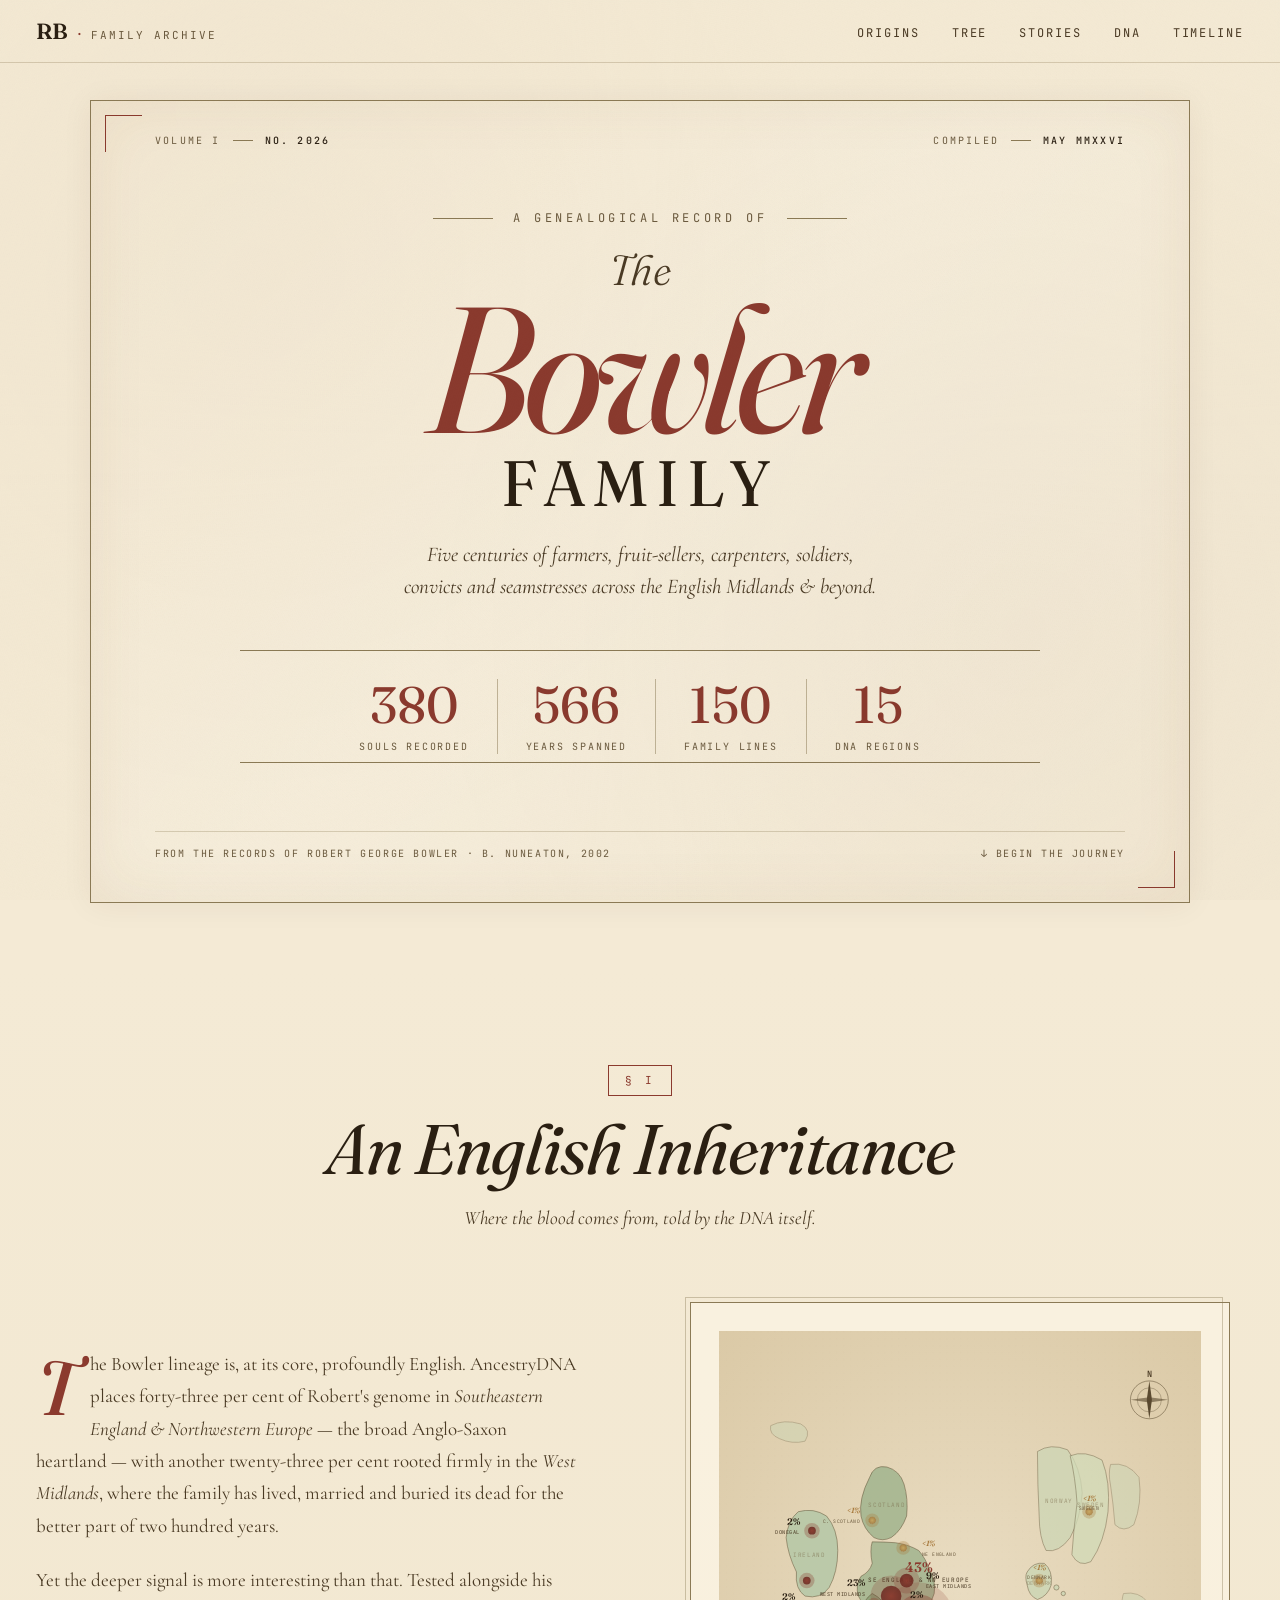
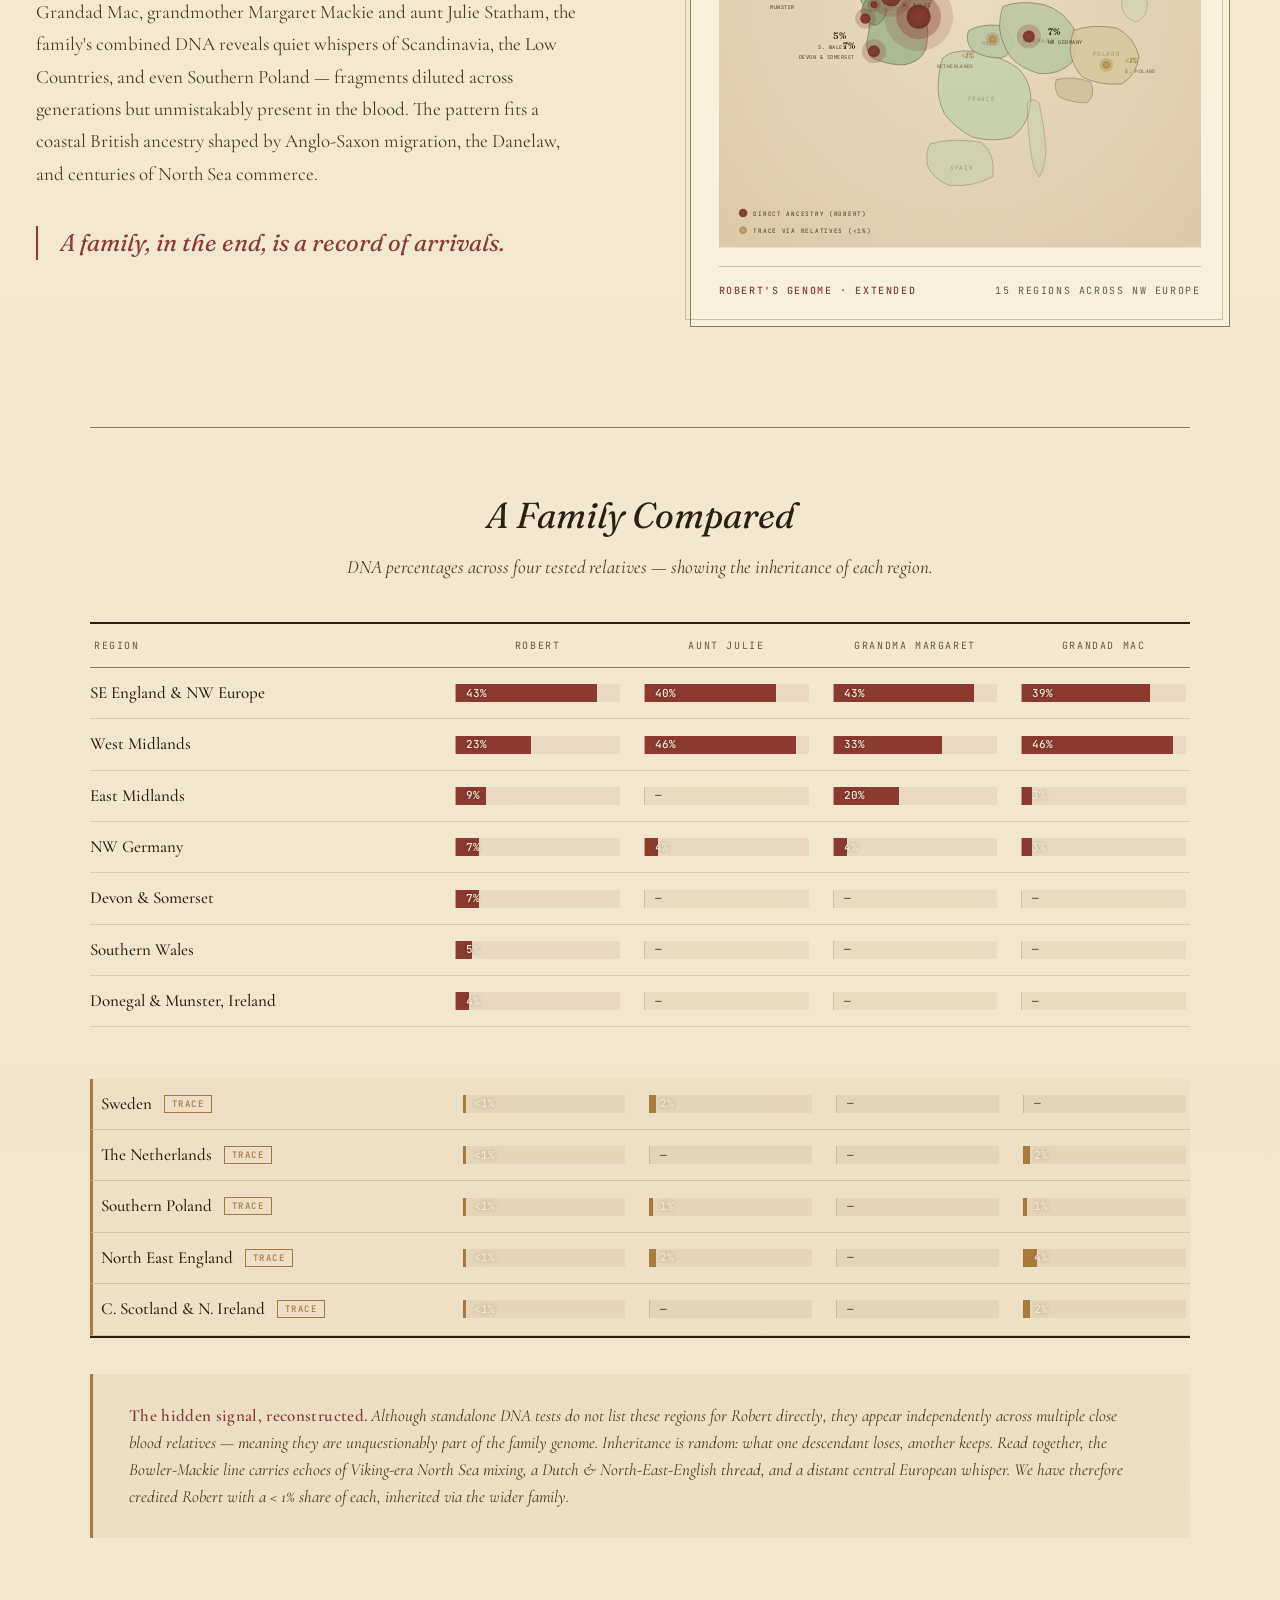
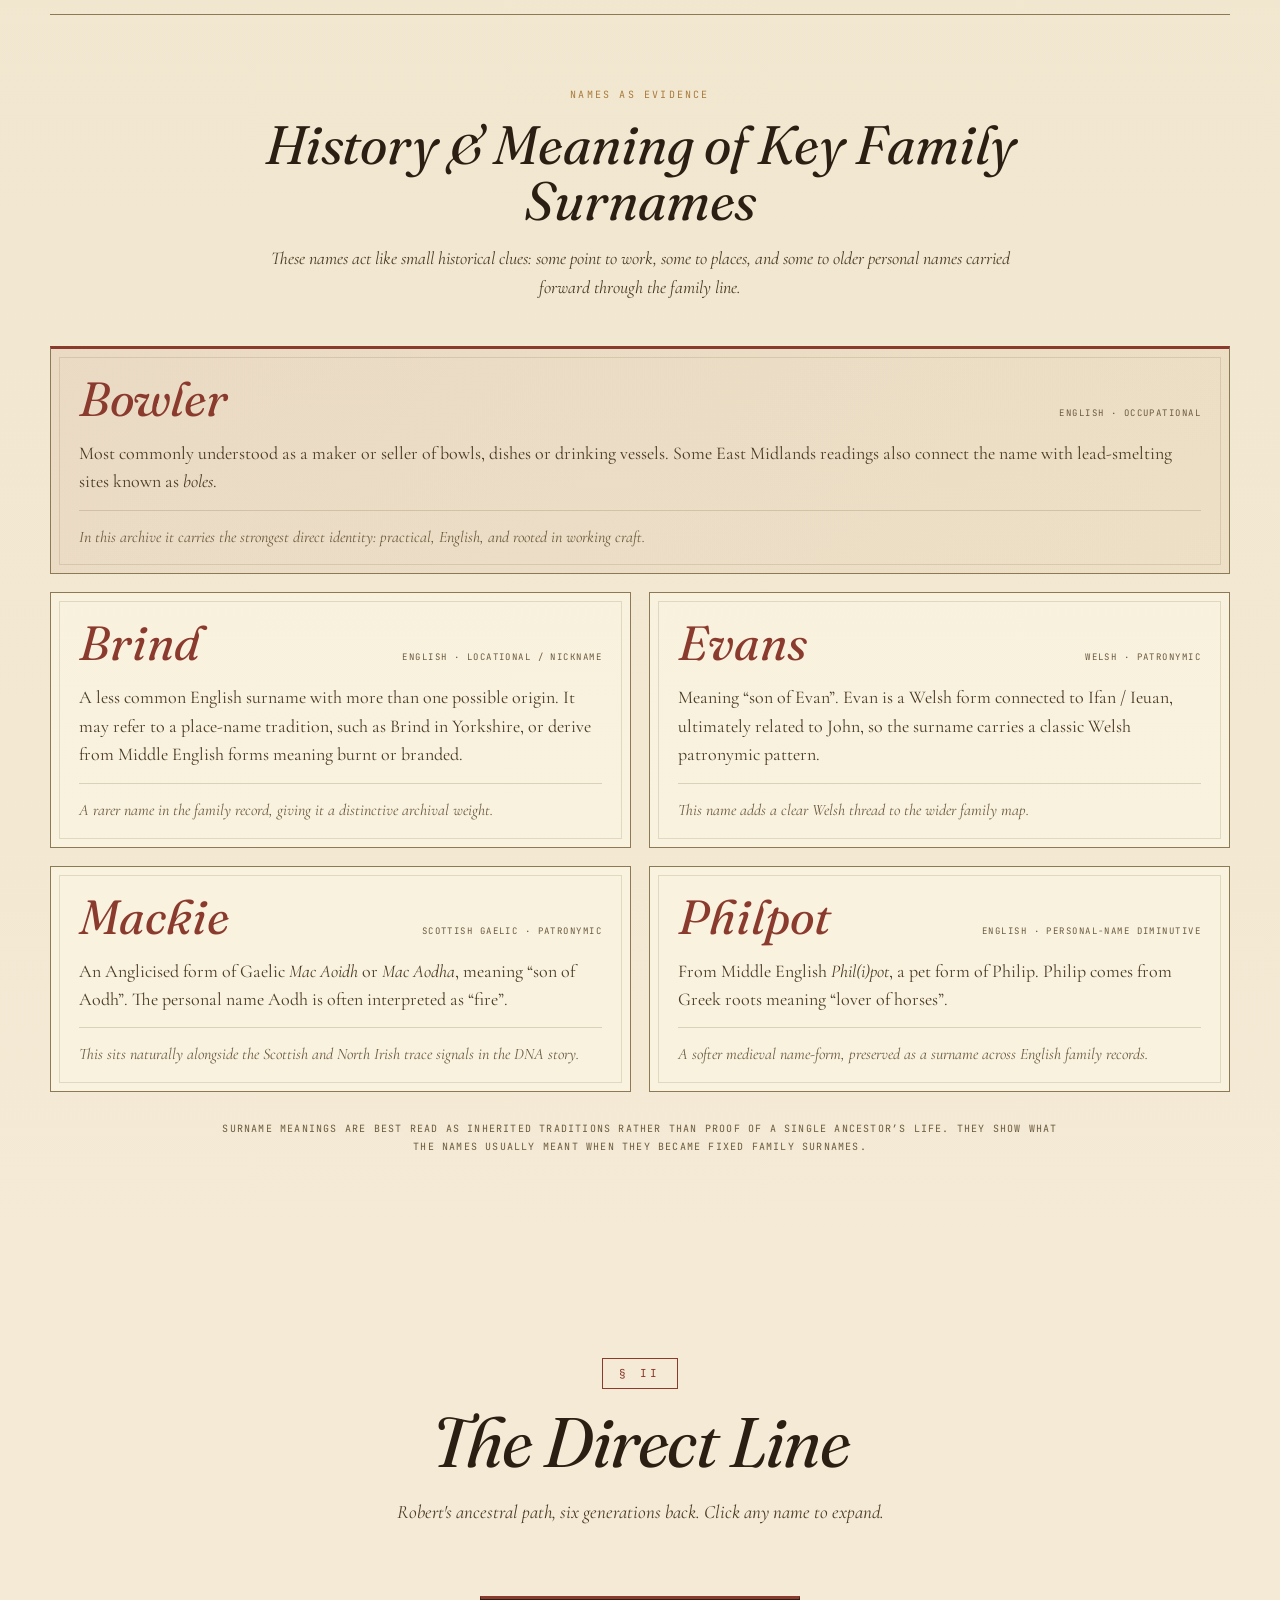
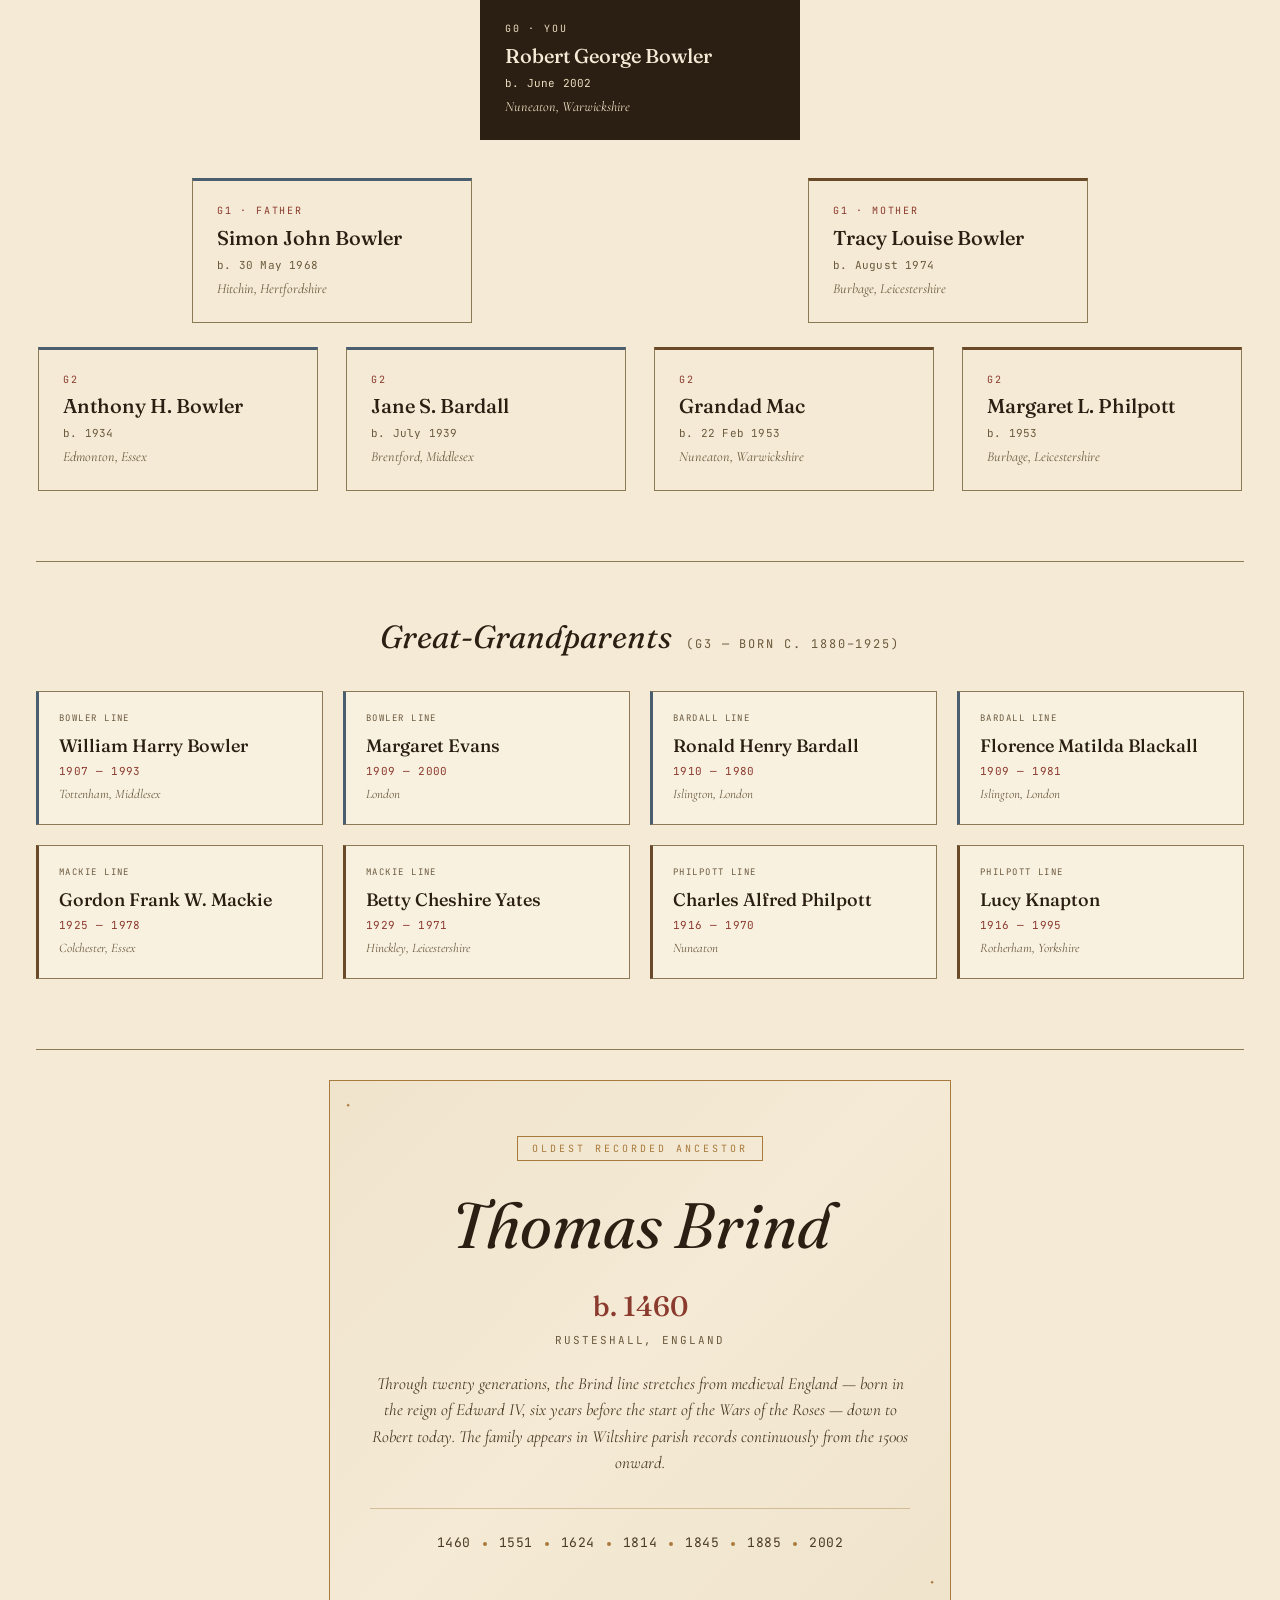
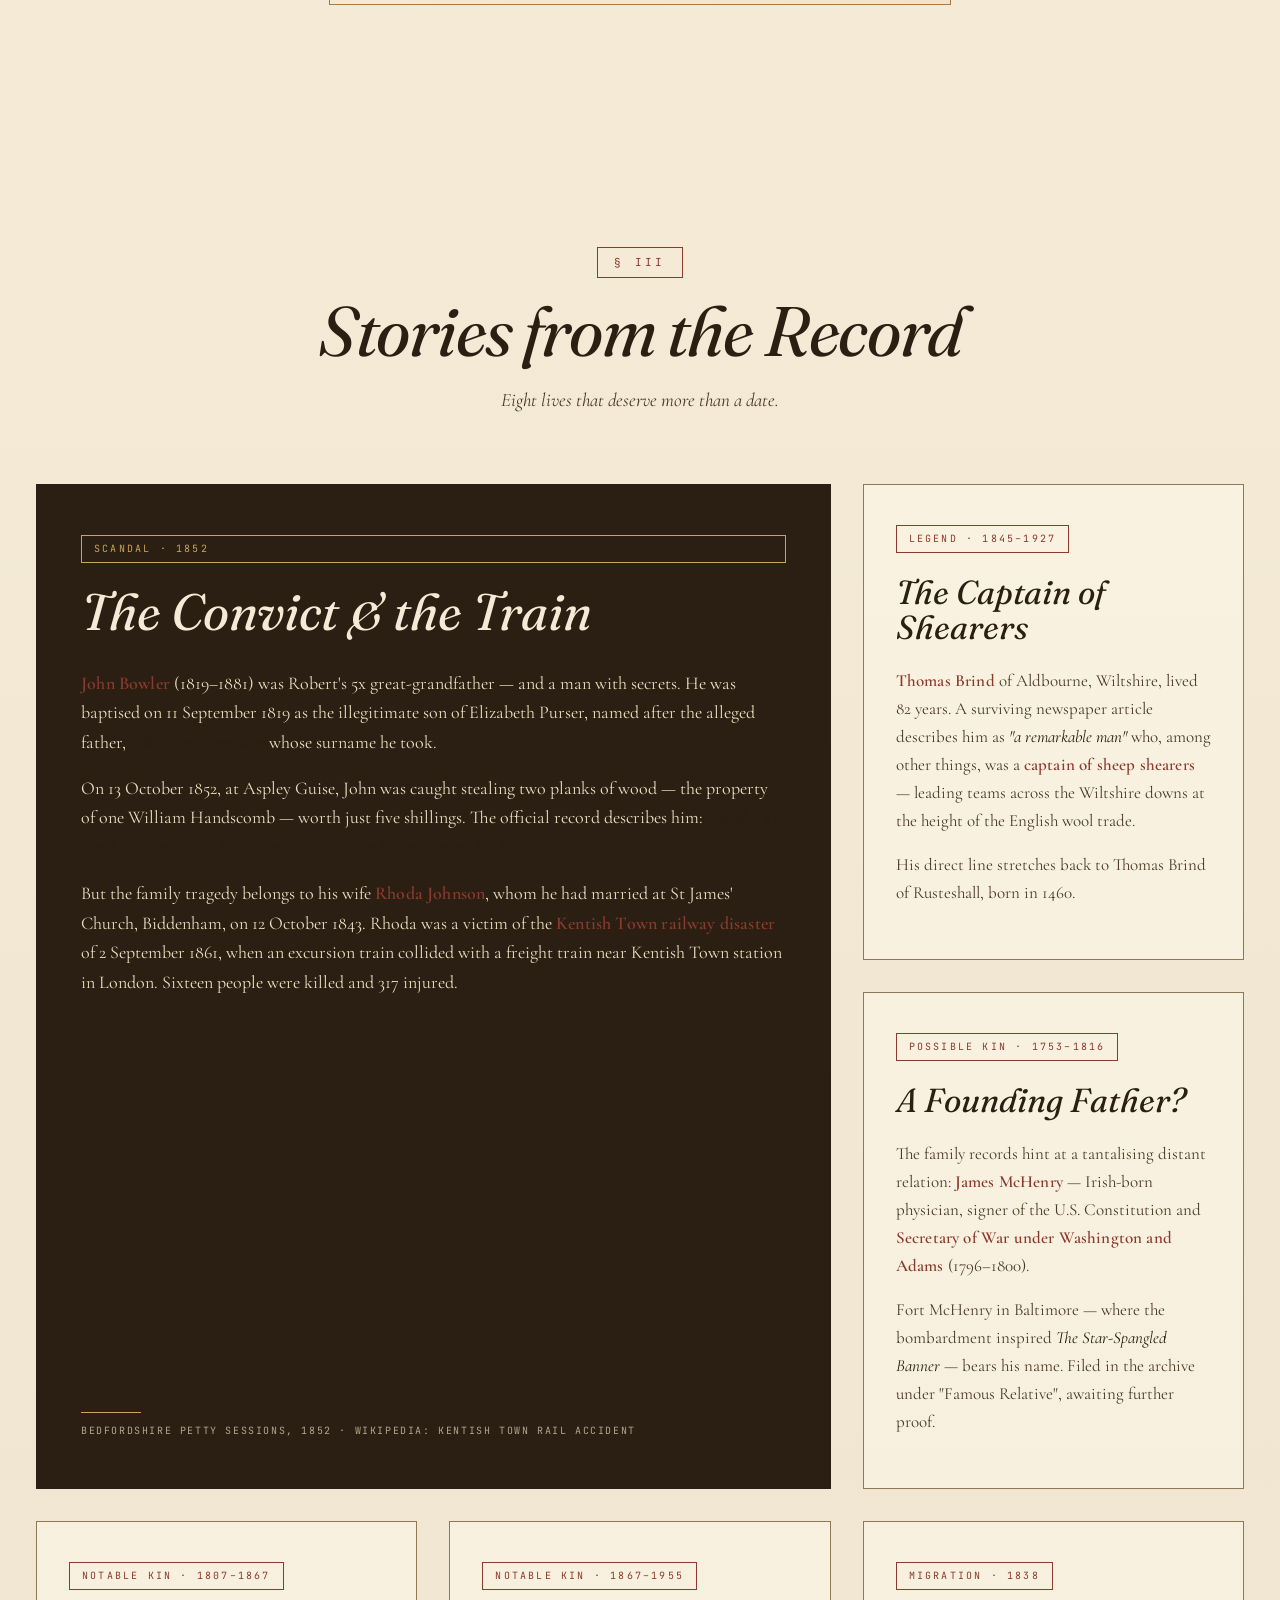
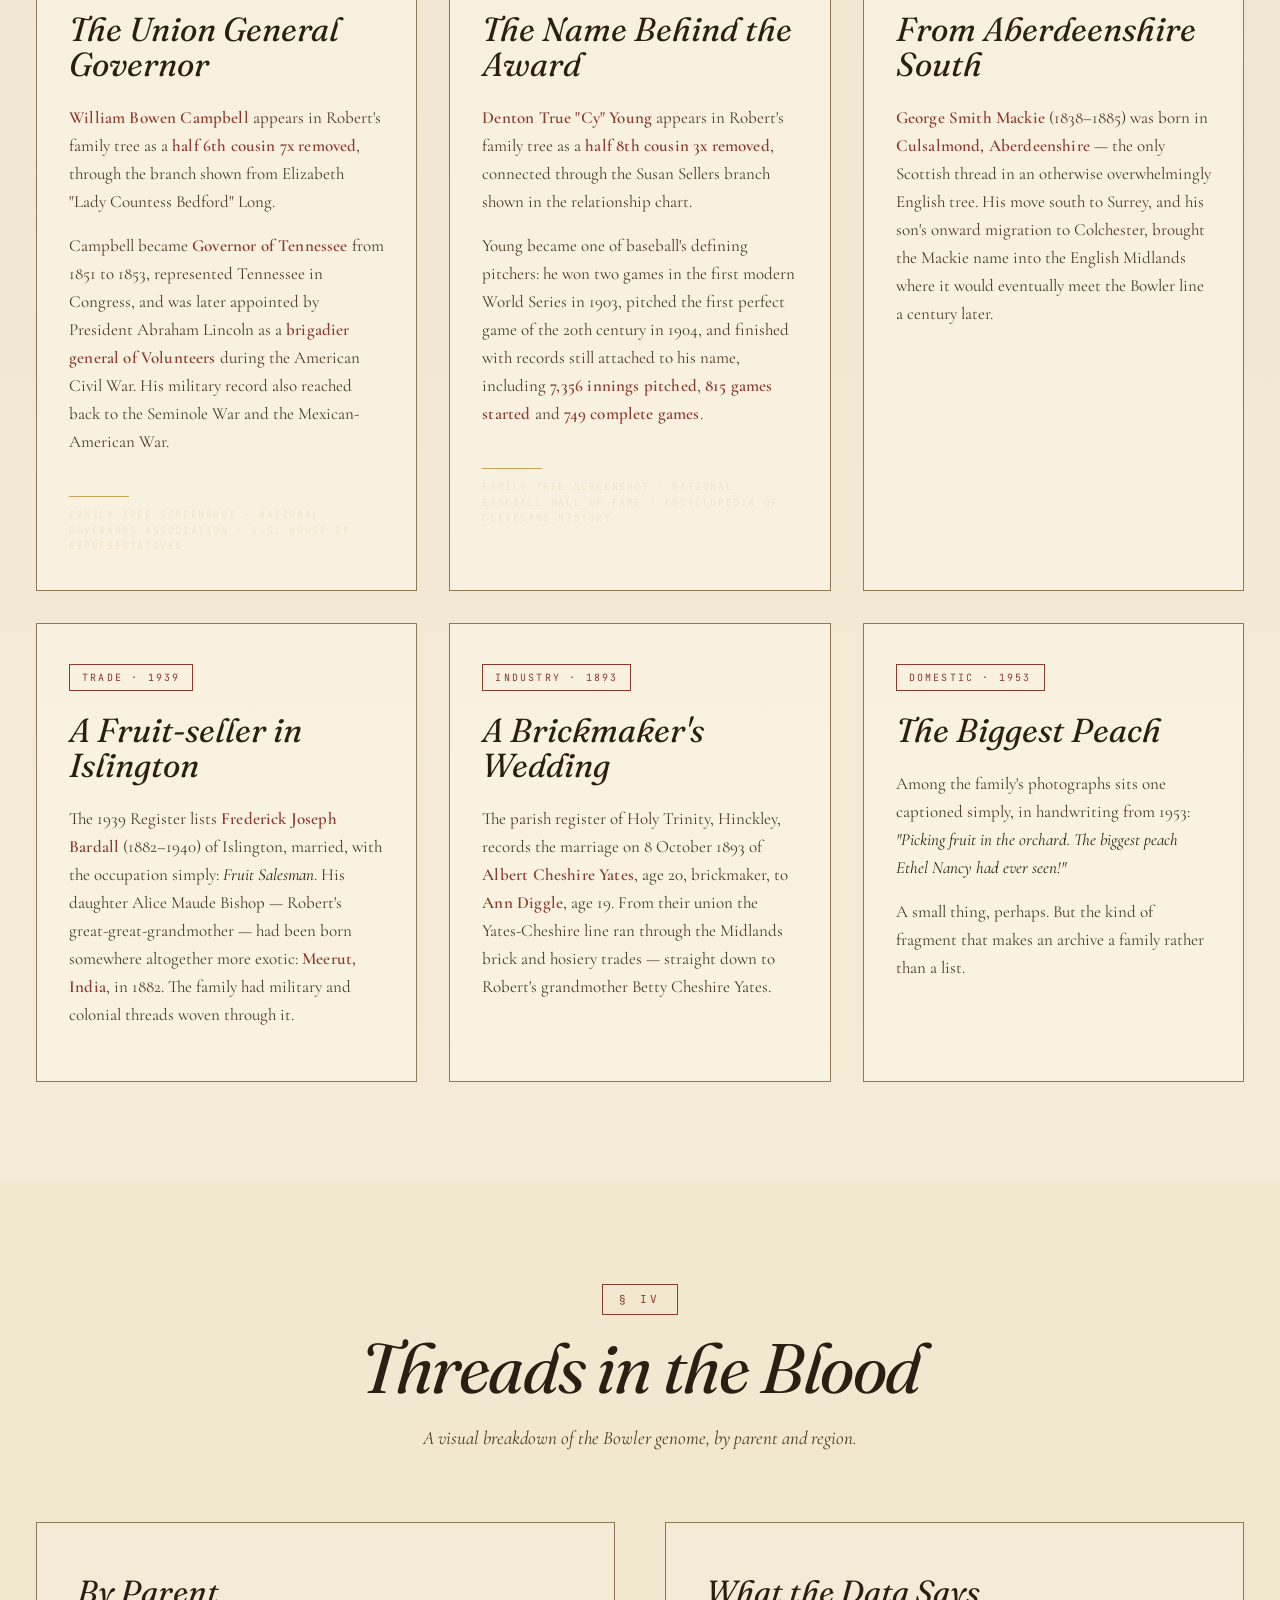
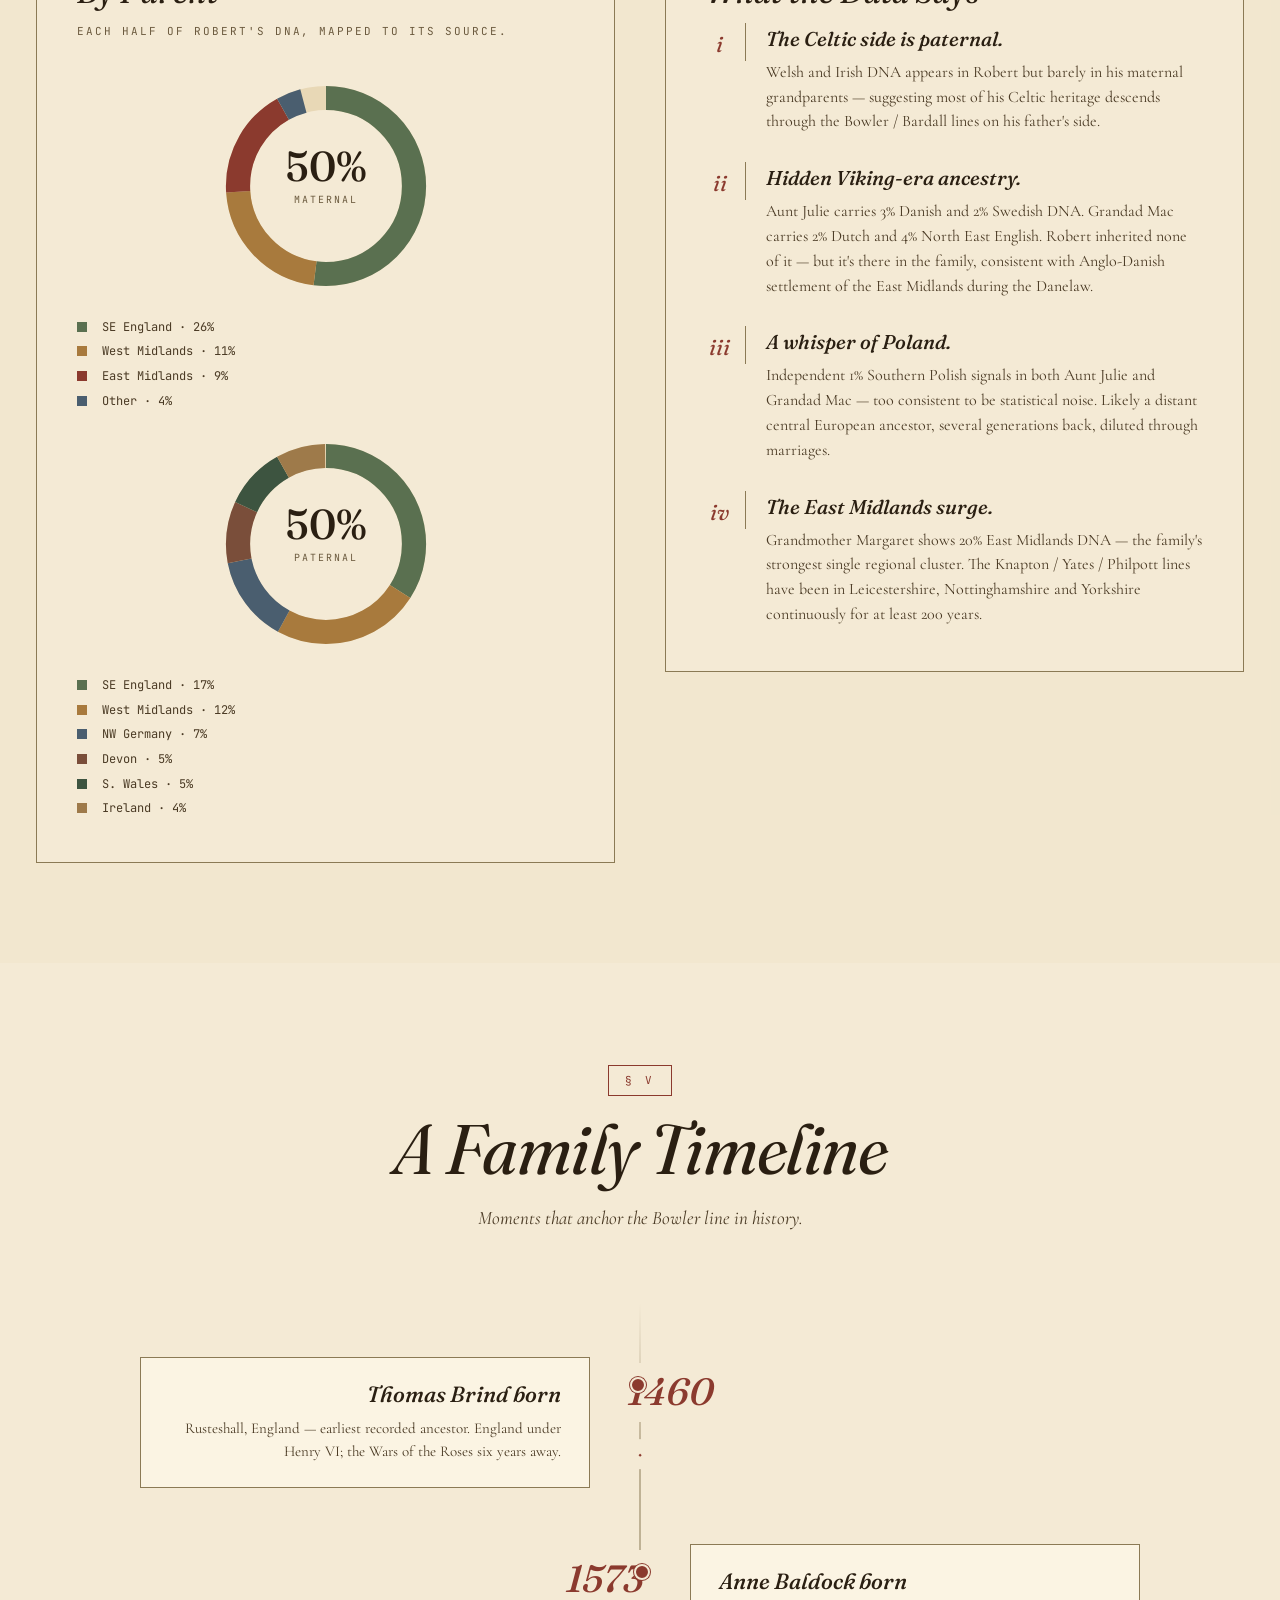
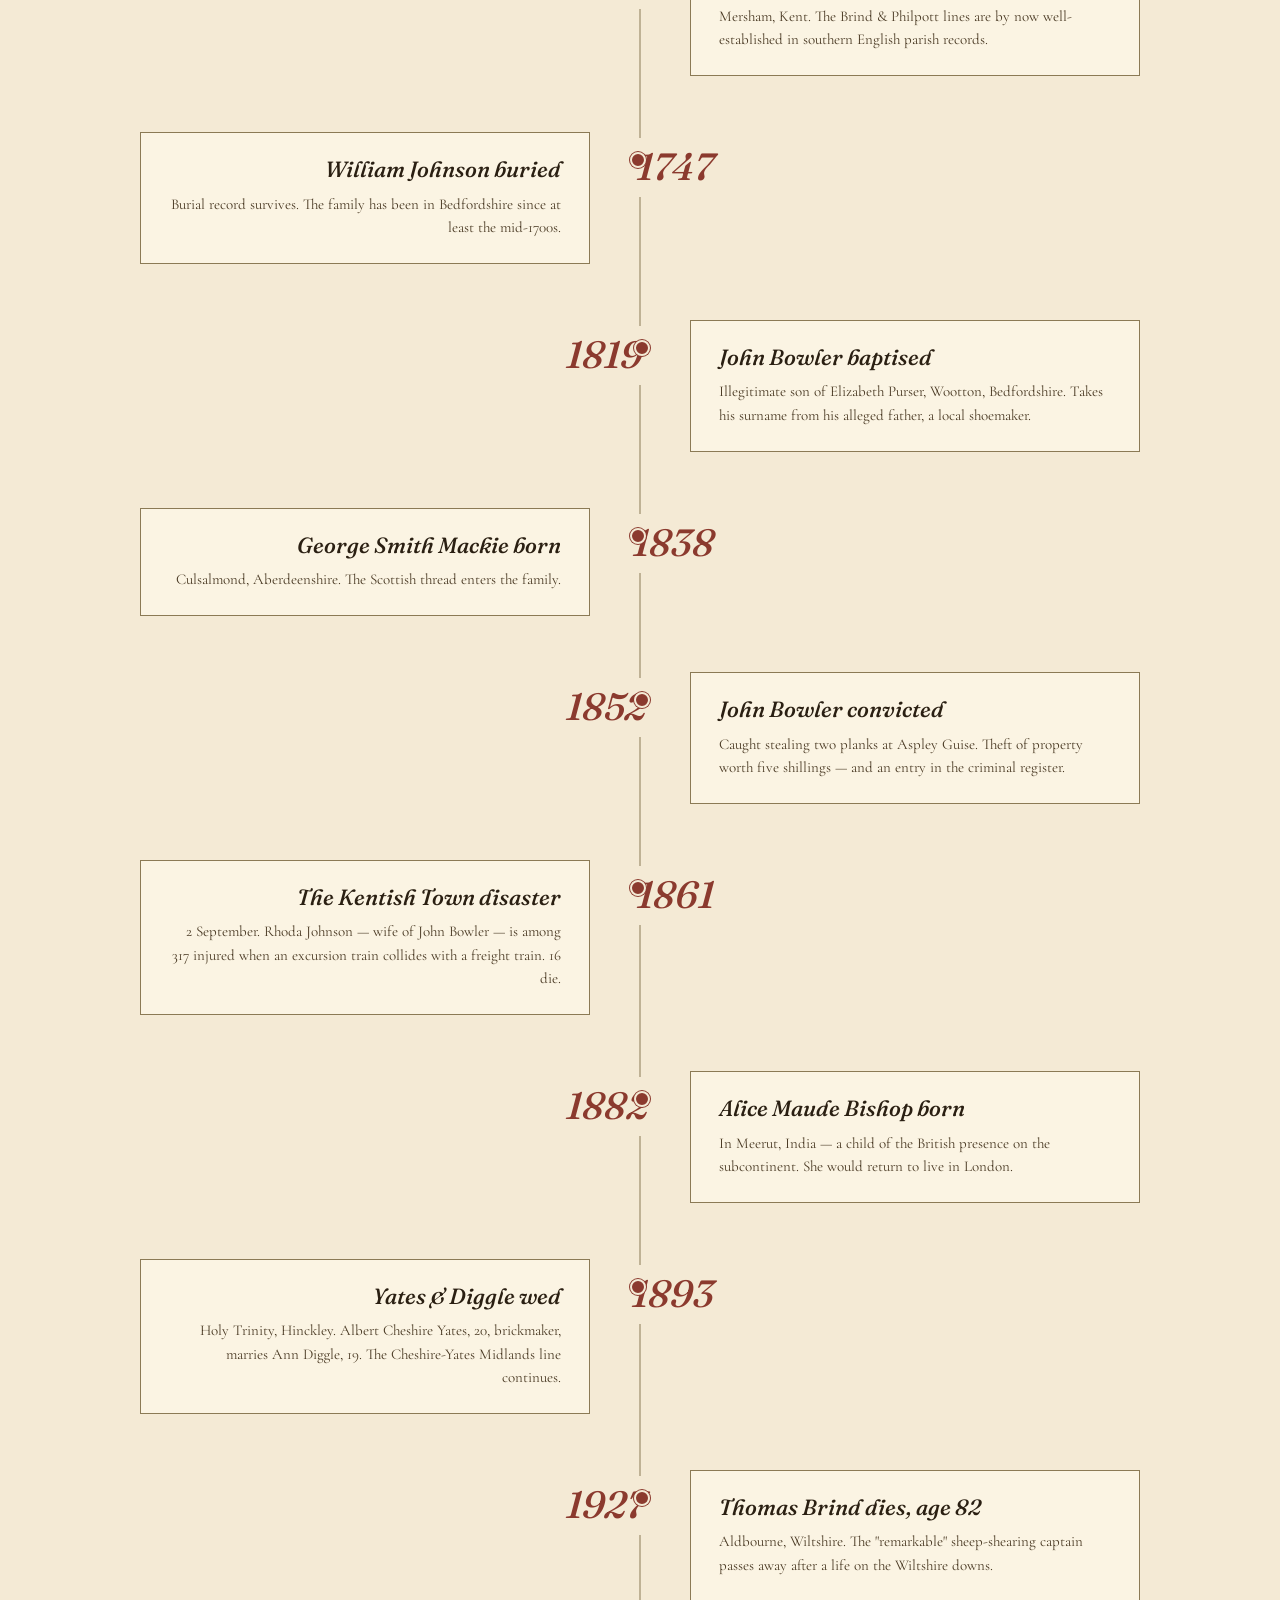
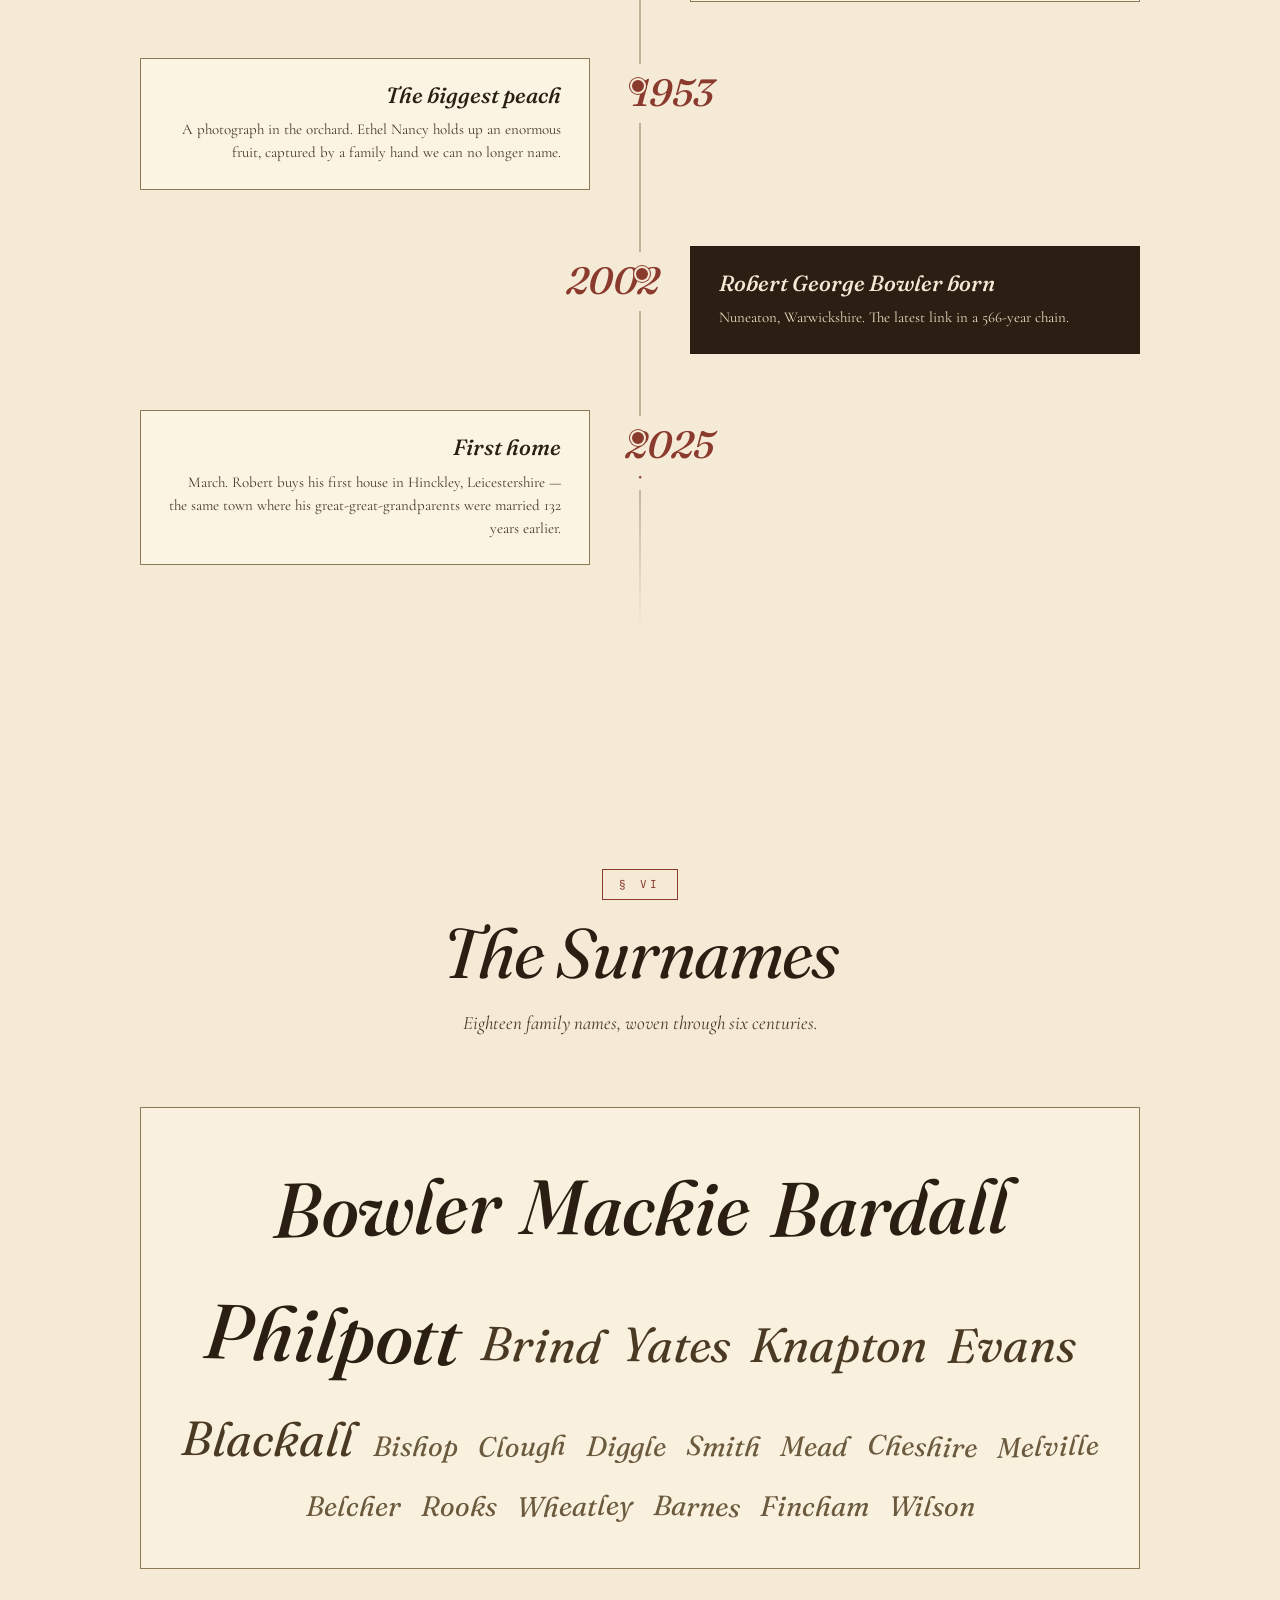
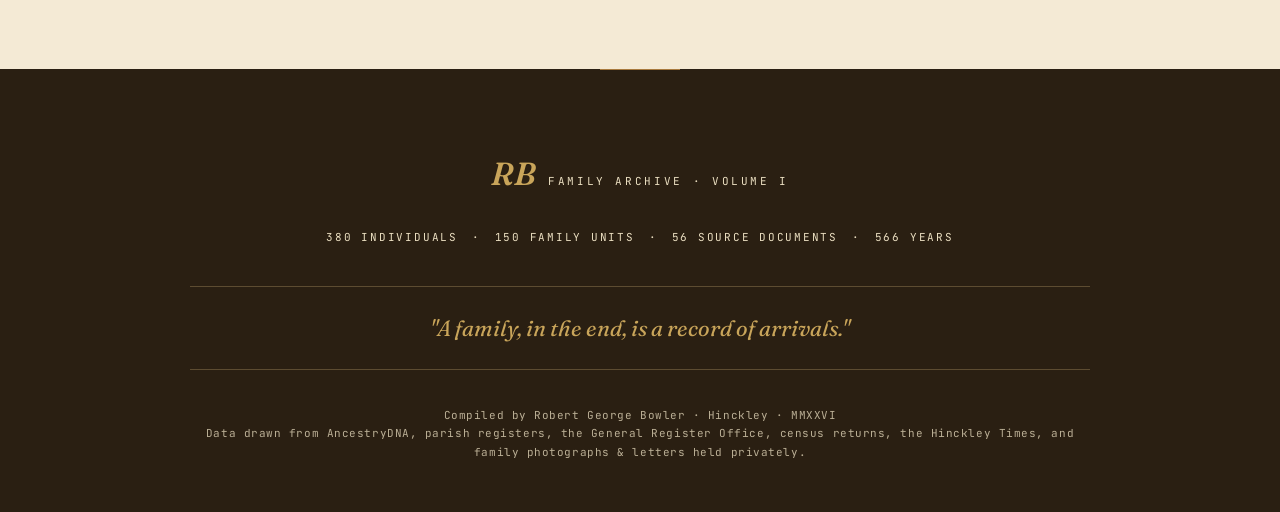
==== bowler-family-archive.html @ 1eaea1d6 "Add files via upload" ====
<!DOCTYPE html>
<html lang="en">
<head>
<meta charset="UTF-8" />
<meta name="viewport" content="width=device-width,initial-scale=1.0" />
<title>The Bowler Family — A Genealogical Record</title>
<link rel="preconnect" href="https://fonts.googleapis.com" />
<link rel="preconnect" href="https://fonts.gstatic.com" crossorigin />
<link href="https://fonts.googleapis.com/css2?family=Cormorant+Garamond:ital,wght@0,300;0,400;0,500;0,600;0,700;1,400;1,500&family=Fraunces:opsz,wght@9..144,300;9..144,400;9..144,500;9..144,600;9..144,700;9..144,900&family=JetBrains+Mono:wght@300;400;500&display=swap" rel="stylesheet" />
<style>
/* =========================================================
   THE BOWLER FAMILY ARCHIVE
   Aesthetic: Editorial / archival / museum-catalogue
   Palette: aged parchment, oxblood, ink, forest, gold
   ========================================================= */

:root {
  --paper: #f4ead5;
  --paper-deep: #ebdfc1;
  --paper-shadow: #ddc99c;
  --ink: #2a1f12;
  --ink-soft: #4a3a24;
  --ink-mute: #6b5a3e;
  --rule: #8b7a55;
  --oxblood: #8b3a2e;
  --oxblood-deep: #6b2820;
  --forest: #3d5440;
  --gold: #a87a3d;
  --maternal: #6b4a2a;
  --paternal: #4a5e6f;
  --highlight: #c9a55a;

  --serif-display: 'Fraunces', 'Cormorant Garamond', Georgia, serif;
  --serif-body: 'Cormorant Garamond', Georgia, serif;
  --mono: 'JetBrains Mono', ui-monospace, monospace;

  --bp-tablet: 900px;
  --bp-mobile: 600px;
}

* { margin: 0; padding: 0; box-sizing: border-box; }

html { scroll-behavior: smooth; }

body {
  background: var(--paper);
  color: var(--ink);
  font-family: var(--serif-body);
  font-size: 19px;
  line-height: 1.55;
  font-weight: 400;
  overflow-x: hidden;
  position: relative;
  -webkit-font-smoothing: antialiased;
}

/* Paper grain overlay */
.grain {
  position: fixed;
  inset: 0;
  pointer-events: none;
  z-index: 999;
  opacity: 0.5;
  mix-blend-mode: multiply;
  background-image:
    radial-gradient(circle at 20% 30%, rgba(139,90,40,0.04) 0%, transparent 50%),
    radial-gradient(circle at 80% 70%, rgba(80,60,30,0.05) 0%, transparent 50%),
    repeating-radial-gradient(circle at 50% 50%, rgba(139,90,40,0.012) 0px, transparent 1px, transparent 2px);
}

.grain::before {
  content: '';
  position: absolute;
  inset: 0;
  background-image: url("data:image/svg+xml,%3Csvg xmlns='http://www.w3.org/2000/svg' width='200' height='200'%3E%3Cfilter id='n'%3E%3CfeTurbulence type='fractalNoise' baseFrequency='0.85' numOctaves='3' seed='2'/%3E%3CfeColorMatrix values='0 0 0 0 0.4 0 0 0 0 0.3 0 0 0 0 0.15 0 0 0 0.08 0'/%3E%3C/filter%3E%3Crect width='200' height='200' filter='url(%23n)'/%3E%3C/svg%3E");
  opacity: 0.6;
}

::selection {
  background: var(--oxblood);
  color: var(--paper);
}

/* =========== NAV =========== */
.nav {
  position: fixed;
  top: 0; left: 0; right: 0;
  z-index: 100;
  background: rgba(244, 234, 213, 0.92);
  backdrop-filter: blur(8px);
  border-bottom: 1px solid rgba(139, 122, 85, 0.3);
}

.nav-inner {
  max-width: 1400px;
  margin: 0 auto;
  padding: 14px 36px;
  display: flex;
  justify-content: space-between;
  align-items: center;
  gap: 24px;
}

.nav-mark {
  display: flex;
  align-items: baseline;
  gap: 10px;
  text-decoration: none;
  color: var(--ink);
  font-family: var(--serif-display);
}

.mark-rb {
  font-size: 22px;
  font-weight: 600;
  letter-spacing: -0.02em;
}
.mark-sep { color: var(--oxblood); font-weight: 300; }
.mark-label {
  font-family: var(--mono);
  font-size: 11px;
  text-transform: uppercase;
  letter-spacing: 0.18em;
  color: var(--ink-mute);
}

.nav-links {
  display: flex;
  gap: 32px;
  list-style: none;
}
.nav-links a {
  color: var(--ink-soft);
  text-decoration: none;
  font-family: var(--mono);
  font-size: 12px;
  text-transform: uppercase;
  letter-spacing: 0.16em;
  position: relative;
  transition: color 0.2s;
  padding: 4px 0;
}
.nav-links a:hover { color: var(--oxblood); }
.nav-links a::after {
  content: '';
  position: absolute;
  bottom: 0; left: 0; right: 0;
  height: 1px;
  background: var(--oxblood);
  transform: scaleX(0);
  transform-origin: left;
  transition: transform 0.3s ease;
}
.nav-links a:hover::after { transform: scaleX(1); }

@media (max-width: 700px) {
  .nav-inner { padding: 12px 18px; }
  .mark-label { display: none; }
  .nav-links { gap: 14px; }
  .nav-links a { font-size: 10px; letter-spacing: 0.1em; }
}

/* =========== HERO =========== */
.hero {
  min-height: 100vh;
  display: flex;
  align-items: center;
  justify-content: center;
  padding: 100px 36px 60px;
  position: relative;
}

.hero-frame {
  width: 100%;
  max-width: 1100px;
  padding: 60px 64px 40px;
  border: 1px solid var(--rule);
  position: relative;
  background:
    linear-gradient(135deg, transparent 0%, rgba(255,255,255,0.15) 50%, transparent 100%),
    var(--paper);
  box-shadow:
    inset 0 0 60px rgba(139,90,40,0.08),
    0 2px 30px rgba(60,40,20,0.06);
}

/* Decorative corners */
.hero-frame::before,
.hero-frame::after {
  content: '';
  position: absolute;
  width: 36px;
  height: 36px;
  border: 1px solid var(--oxblood);
}
.hero-frame::before {
  top: 14px; left: 14px;
  border-right: none;
  border-bottom: none;
}
.hero-frame::after {
  bottom: 14px; right: 14px;
  border-left: none;
  border-top: none;
}

.hero-meta {
  position: absolute;
  font-family: var(--mono);
  font-size: 10px;
  text-transform: uppercase;
  letter-spacing: 0.22em;
  color: var(--ink-mute);
  display: flex;
  align-items: center;
  gap: 12px;
  top: 32px;
}
.hero-meta-left { left: 64px; }
.hero-meta-right { right: 64px; }
.meta-divider {
  width: 20px;
  height: 1px;
  background: var(--rule);
}
.meta-value { color: var(--ink); font-weight: 500; }

.hero-content {
  text-align: center;
  padding: 40px 0 32px;
  max-width: 800px;
  margin: 0 auto;
}

.hero-eyebrow {
  font-family: var(--mono);
  font-size: 12px;
  text-transform: uppercase;
  letter-spacing: 0.3em;
  color: var(--ink-mute);
  margin-bottom: 24px;
  position: relative;
  display: inline-block;
}
.hero-eyebrow::before, .hero-eyebrow::after {
  content: '';
  position: absolute;
  top: 50%;
  width: 60px;
  height: 1px;
  background: var(--rule);
}
.hero-eyebrow::before { right: 100%; margin-right: 20px; }
.hero-eyebrow::after { left: 100%; margin-left: 20px; }

.hero-title {
  font-family: var(--serif-display);
  font-weight: 300;
  line-height: 0.9;
  letter-spacing: -0.02em;
  color: var(--ink);
  margin-bottom: 28px;
}
.title-line {
  display: block;
}
.title-the {
  font-size: clamp(28px, 4vw, 42px);
  font-style: italic;
  font-weight: 300;
  color: var(--ink-soft);
  margin-bottom: 4px;
}
.title-bowler {
  font-size: clamp(80px, 14vw, 180px);
  font-weight: 500;
  color: var(--oxblood);
  letter-spacing: -0.04em;
  line-height: 0.85;
  position: relative;
  margin: 4px 0;
}
.title-bowler em {
  font-style: italic;
  font-weight: 400;
}
.title-family {
  font-size: clamp(36px, 6vw, 64px);
  font-weight: 400;
  letter-spacing: 0.12em;
  text-transform: uppercase;
  margin-top: 8px;
}

.hero-tagline {
  font-size: clamp(17px, 1.8vw, 21px);
  font-style: italic;
  color: var(--ink-soft);
  max-width: 580px;
  margin: 0 auto 48px;
  line-height: 1.5;
  font-weight: 400;
}

.hero-stats {
  display: flex;
  justify-content: center;
  align-items: stretch;
  gap: 0;
  flex-wrap: wrap;
  padding: 28px 0 8px;
  border-top: 1px solid var(--rule);
  border-bottom: 1px solid var(--rule);
}
.stat {
  display: flex;
  flex-direction: column;
  align-items: center;
  padding: 0 28px;
  min-width: 100px;
}
.stat-num {
  font-family: var(--serif-display);
  font-size: clamp(38px, 4vw, 52px);
  font-weight: 400;
  color: var(--oxblood);
  line-height: 1;
  margin-bottom: 8px;
}
.stat-lbl {
  font-family: var(--mono);
  font-size: 10px;
  text-transform: uppercase;
  letter-spacing: 0.18em;
  color: var(--ink-mute);
}
.stat-sep {
  width: 1px;
  background: var(--rule);
  align-self: stretch;
  opacity: 0.5;
}

.hero-foot {
  display: flex;
  justify-content: space-between;
  margin-top: 36px;
  font-family: var(--mono);
  font-size: 10px;
  text-transform: uppercase;
  letter-spacing: 0.16em;
  color: var(--ink-mute);
  padding-top: 14px;
  border-top: 1px solid rgba(139, 122, 85, 0.3);
}

@media (max-width: 720px) {
  .hero { padding: 90px 18px 40px; }
  .hero-frame { padding: 60px 24px 30px; }
  .hero-meta { font-size: 8px; }
  .hero-meta-left { left: 24px; top: 22px; }
  .hero-meta-right { right: 24px; top: 22px; }
  .meta-divider { width: 12px; }
  .hero-content { padding: 32px 0 24px; }
  .hero-eyebrow::before, .hero-eyebrow::after { width: 30px; }
  .stat { padding: 0 14px; min-width: 70px; }
  .stat-num { font-size: 32px; }
  .stat-lbl { font-size: 9px; }
  .hero-foot { flex-direction: column; gap: 6px; align-items: center; text-align: center; }
}

/* =========== SECTION HEADINGS =========== */
section { padding: 100px 36px; position: relative; }

.section-head {
  max-width: 800px;
  margin: 0 auto 70px;
  text-align: center;
}
.section-num {
  display: inline-block;
  font-family: var(--mono);
  font-size: 11px;
  text-transform: uppercase;
  letter-spacing: 0.3em;
  color: var(--oxblood);
  margin-bottom: 18px;
  padding: 6px 16px;
  border: 1px solid var(--oxblood);
}
.section-title {
  font-family: var(--serif-display);
  font-size: clamp(40px, 5.5vw, 70px);
  font-weight: 400;
  line-height: 1.02;
  letter-spacing: -0.02em;
  color: var(--ink);
  margin-bottom: 18px;
  font-style: italic;
}
.section-sub {
  font-family: var(--serif-body);
  font-size: 19px;
  font-style: italic;
  color: var(--ink-soft);
  max-width: 540px;
  margin: 0 auto;
}

/* =========== ORIGINS =========== */
.origins {
  background:
    linear-gradient(to bottom, transparent 0%, rgba(235,223,193,0.4) 50%, transparent 100%);
}

.origins-grid {
  display: grid;
  grid-template-columns: 1fr 1fr;
  gap: 70px;
  max-width: 1300px;
  margin: 0 auto 100px;
  align-items: center;
}

.origins-text { max-width: 540px; }
.origins-text p {
  font-size: 19px;
  line-height: 1.7;
  margin-bottom: 22px;
  color: var(--ink-soft);
}
.dropcap { position: relative; }
.drop {
  float: left;
  font-family: var(--serif-display);
  font-size: 76px;
  line-height: 0.85;
  font-weight: 500;
  color: var(--oxblood);
  margin-right: 12px;
  margin-top: 8px;
  font-style: italic;
}
.quote-mark {
  font-family: var(--serif-display);
  font-style: italic;
  font-size: 24px !important;
  color: var(--oxblood) !important;
  border-left: 2px solid var(--oxblood);
  padding-left: 22px !important;
  margin-top: 36px;
  line-height: 1.4 !important;
}

.origins-map {
  display: flex;
  justify-content: center;
}
.map-container {
  width: 100%;
  max-width: 540px;
  padding: 28px;
  border: 1px solid var(--rule);
  background: rgba(255, 250, 235, 0.5);
  position: relative;
}
.map-container::before {
  content: '';
  position: absolute;
  top: -6px; left: -6px; right: 6px; bottom: 6px;
  border: 1px solid var(--rule);
  opacity: 0.4;
  pointer-events: none;
}
.origin-svg { width: 100%; height: auto; display: block; }

.origin-svg .m-pct {
  font-family: var(--serif-display);
  font-size: 11px;
  font-weight: 600;
  fill: var(--ink);
}
.origin-svg .m-lbl {
  font-family: var(--mono);
  font-size: 6px;
  text-transform: uppercase;
  letter-spacing: 0.1em;
  fill: var(--ink-soft);
}
.origin-svg .marker-big .m-pct { font-size: 16px; fill: var(--oxblood); }
.origin-svg .marker-big .m-lbl { font-size: 7px; }

/* Trace marker labels (gold) */
.origin-svg .m-pct-trace {
  font-family: var(--serif-display);
  font-size: 9px;
  font-weight: 600;
  font-style: italic;
  fill: var(--gold);
}
.origin-svg .m-lbl-trace {
  font-family: var(--mono);
  font-size: 5.5px;
  text-transform: uppercase;
  letter-spacing: 0.08em;
  fill: var(--ink-mute);
}

.origin-svg .country-labels text {
  text-transform: uppercase;
  font-weight: 400;
  opacity: 0.55;
}

.origin-svg .compass-n {
  font-family: var(--mono);
  font-size: 10px;
  font-weight: 600;
  fill: var(--ink-soft);
}

.origin-svg .marker circle:last-of-type {
  animation: pulse 3s ease-in-out infinite;
  transform-origin: center;
}
.origin-svg .marker-big circle:nth-child(2) {
  animation: pulse 3s ease-in-out infinite;
  animation-delay: 0.5s;
}
.origin-svg .marker-trace circle:last-of-type {
  animation: pulse-gold 3.6s ease-in-out infinite;
  transform-origin: center;
}
@keyframes pulse {
  0%, 100% { opacity: 0.35; }
  50% { opacity: 0.6; }
}
@keyframes pulse-gold {
  0%, 100% { opacity: 0.75; }
  50% { opacity: 1; }
}

/* Map legend */
.origin-svg .legend-text {
  font-family: var(--mono);
  font-size: 7px;
  fill: var(--ink-soft);
  text-transform: uppercase;
  letter-spacing: 0.12em;
}

.map-caption {
  margin-top: 18px;
  padding-top: 16px;
  border-top: 1px solid rgba(139, 122, 85, 0.4);
  display: flex;
  justify-content: space-between;
  align-items: baseline;
  font-family: var(--mono);
  font-size: 10px;
  text-transform: uppercase;
  letter-spacing: 0.16em;
}
.cap-label { color: var(--oxblood); font-weight: 500; }
.cap-text { color: var(--ink-mute); }

@media (max-width: 900px) {
  .origins-grid { grid-template-columns: 1fr; gap: 50px; }
}

/* Ancestry compare */
.ancestry-compare {
  max-width: 1100px;
  margin: 0 auto;
  padding-top: 60px;
  border-top: 1px solid var(--rule);
}
.compare-title {
  font-family: var(--serif-display);
  font-size: 36px;
  font-weight: 400;
  font-style: italic;
  text-align: center;
  margin-bottom: 8px;
  color: var(--ink);
}
.compare-sub {
  text-align: center;
  font-style: italic;
  color: var(--ink-soft);
  margin-bottom: 40px;
}

.compare-table {
  border-top: 2px solid var(--ink);
  border-bottom: 2px solid var(--ink);
}
.compare-header {
  display: grid;
  grid-template-columns: 2fr 1fr 1fr 1fr 1fr;
  gap: 16px;
  padding: 14px 0;
  border-bottom: 1px solid var(--rule);
  font-family: var(--mono);
  font-size: 10px;
  text-transform: uppercase;
  letter-spacing: 0.16em;
  color: var(--ink-mute);
}
.ch-region { padding-left: 4px; }
.ch-cell { text-align: center; }
.compare-row {
  display: grid;
  grid-template-columns: 2fr 1fr 1fr 1fr 1fr;
  gap: 16px;
  padding: 12px 0;
  border-bottom: 1px solid rgba(139, 122, 85, 0.25);
  align-items: center;
}
.compare-row.hidden-row {
  background: rgba(139, 90, 40, 0.04);
  border-left: 3px solid var(--gold);
  padding-left: 8px;
}
.cr-region {
  font-family: var(--serif-body);
  font-size: 17px;
  font-weight: 500;
  color: var(--ink);
}
.hidden-tag {
  font-family: var(--mono);
  font-size: 9px;
  text-transform: uppercase;
  letter-spacing: 0.16em;
  color: var(--gold);
  padding: 2px 7px;
  border: 1px solid var(--gold);
  margin-left: 8px;
  vertical-align: 2px;
}
.cr-cell { padding: 0 4px; }
.bar {
  height: 18px;
  position: relative;
  background: linear-gradient(to right, var(--oxblood) 0%, var(--oxblood) var(--w, 0%), rgba(139, 58, 46, 0.08) var(--w, 0%));
  display: flex;
  align-items: center;
  padding-left: 10px;
  border-left: 1px solid rgba(139, 58, 46, 0.4);
}
.bar span {
  font-family: var(--mono);
  font-size: 11px;
  color: var(--paper);
  font-weight: 500;
  text-shadow: 0 0 4px rgba(0,0,0,0.3);
  position: relative;
  z-index: 1;
}
.bar.bar-empty {
  background: rgba(139, 122, 85, 0.1);
  border-left-color: rgba(139, 122, 85, 0.3);
}
.bar.bar-empty span { color: var(--ink-mute); text-shadow: none; }
.bar.bar-secret {
  background: linear-gradient(to right, var(--gold) 0%, var(--gold) var(--w, 0%), rgba(168, 122, 61, 0.1) var(--w, 0%));
  border-left-color: var(--gold);
}

.compare-note {
  margin-top: 36px;
  padding: 28px 36px;
  background: rgba(168, 122, 61, 0.08);
  border-left: 3px solid var(--gold);
  font-size: 17px;
  line-height: 1.6;
  color: var(--ink-soft);
  font-style: italic;
}
.compare-note strong {
  font-style: normal;
  color: var(--oxblood);
  font-weight: 600;
  letter-spacing: 0.02em;
}

@media (max-width: 800px) {
  .compare-header, .compare-row {
    grid-template-columns: 1.4fr 1fr 1fr 1fr 1fr;
    gap: 8px;
    font-size: 13px;
  }
  .cr-region { font-size: 13px; }
  .ch-region, .ch-cell { font-size: 8px; }
  .bar { height: 14px; padding-left: 6px; }
  .bar span { font-size: 9px; }
  .hidden-tag { display: none; }
}


/* Surname meanings inside Origins */
.surname-meanings {
  max-width: 1180px;
  margin: 76px auto 0;
  padding-top: 62px;
  border-top: 1px solid var(--rule);
}
.surname-meanings-head {
  max-width: 760px;
  margin: 0 auto 44px;
  text-align: center;
}
.mini-kicker {
  display: inline-block;
  font-family: var(--mono);
  font-size: 10px;
  text-transform: uppercase;
  letter-spacing: 0.22em;
  color: var(--gold);
  margin-bottom: 14px;
}
.surname-meanings-head h3 {
  font-family: var(--serif-display);
  font-size: clamp(34px, 4.5vw, 54px);
  font-weight: 400;
  font-style: italic;
  line-height: 1.05;
  color: var(--ink);
  margin-bottom: 14px;
}
.surname-meanings-head p {
  font-size: 18px;
  line-height: 1.6;
  color: var(--ink-soft);
  font-style: italic;
}
.surname-origin-grid {
  display: grid;
  grid-template-columns: repeat(6, 1fr);
  gap: 18px;
}
.surname-origin-card {
  grid-column: span 3;
  padding: 26px 28px 24px;
  border: 1px solid var(--rule);
  background: rgba(255, 250, 235, 0.46);
  position: relative;
  overflow: hidden;
}
.surname-origin-card::before {
  content: '';
  position: absolute;
  inset: 8px;
  border: 1px solid rgba(139, 122, 85, 0.22);
  pointer-events: none;
}
.surname-origin-card.featured {
  grid-column: 1 / -1;
  background: linear-gradient(135deg, rgba(139, 58, 46, 0.08), rgba(168, 122, 61, 0.08));
  border-top: 3px solid var(--oxblood);
}
.surname-origin-top {
  display: flex;
  justify-content: space-between;
  gap: 16px;
  align-items: baseline;
  margin-bottom: 16px;
  position: relative;
  z-index: 1;
}
.surname-origin-name {
  font-family: var(--serif-display);
  font-size: clamp(32px, 4vw, 48px);
  font-style: italic;
  color: var(--oxblood);
  line-height: 1;
}
.surname-origin-type {
  font-family: var(--mono);
  font-size: 9px;
  text-transform: uppercase;
  letter-spacing: 0.16em;
  color: var(--ink-mute);
  text-align: right;
}
.surname-origin-meaning,
.surname-origin-note {
  position: relative;
  z-index: 1;
}
.surname-origin-meaning {
  font-size: 18px;
  line-height: 1.58;
  color: var(--ink-soft);
  margin-bottom: 14px;
}
.surname-origin-note {
  font-family: var(--serif-body);
  font-size: 16px;
  font-style: italic;
  color: var(--ink-mute);
  padding-top: 14px;
  border-top: 1px solid rgba(139, 122, 85, 0.28);
}
.surname-source-note {
  max-width: 860px;
  margin: 28px auto 0;
  text-align: center;
  font-family: var(--mono);
  font-size: 10px;
  line-height: 1.8;
  text-transform: uppercase;
  letter-spacing: 0.12em;
  color: var(--ink-mute);
}

@media (max-width: 880px) {
  .surname-origin-grid { grid-template-columns: 1fr; }
  .surname-origin-card,
  .surname-origin-card.featured { grid-column: auto; }
  .surname-origin-top { flex-direction: column; gap: 8px; }
  .surname-origin-type { text-align: left; }
}

/* =========== TREE =========== */
.tree-section {
  padding-bottom: 140px;
}

.tree-wrapper { max-width: 1300px; margin: 0 auto; }

.tree-grid {
  display: grid;
  grid-template-columns: repeat(4, 1fr);
  gap: 24px;
  margin-bottom: 70px;
  position: relative;
}

.tree-self {
  grid-column: 1 / -1;
  display: flex;
  justify-content: center;
  margin-bottom: 14px;
}
.gen-1:nth-of-type(2) { grid-column: 1 / 3; display: flex; justify-content: center; }
.gen-1:nth-of-type(3) { grid-column: 3 / 5; display: flex; justify-content: center; }
.gen-2 { grid-column: span 1; display: flex; justify-content: center; }

.node-card {
  width: 100%;
  max-width: 280px;
  padding: 22px 24px;
  background: var(--paper);
  border: 1px solid var(--rule);
  position: relative;
  transition: transform 0.3s ease, box-shadow 0.3s ease;
  cursor: default;
}
.node-card:hover {
  transform: translateY(-3px);
  box-shadow: 0 8px 24px rgba(60,40,20,0.12);
}
.node-card.paternal { border-top: 3px solid var(--paternal); }
.node-card.maternal { border-top: 3px solid var(--maternal); }
.node-card.node-card-self {
  background: var(--ink);
  color: var(--paper);
  border: 1px solid var(--ink);
  border-top: 3px solid var(--oxblood);
  max-width: 320px;
}
.node-card-self .node-name { color: var(--paper); }
.node-card-self .node-dates,
.node-card-self .node-place,
.node-card-self .node-gen { color: var(--paper-deep); }

.node-gen {
  display: block;
  font-family: var(--mono);
  font-size: 10px;
  text-transform: uppercase;
  letter-spacing: 0.18em;
  color: var(--oxblood);
  margin-bottom: 8px;
}
.node-name {
  font-family: var(--serif-display);
  font-size: 20px;
  font-weight: 500;
  line-height: 1.1;
  color: var(--ink);
  margin-bottom: 8px;
}
.node-dates {
  font-family: var(--mono);
  font-size: 11px;
  color: var(--ink-mute);
  margin-bottom: 4px;
  letter-spacing: 0.02em;
}
.node-place {
  font-size: 14px;
  font-style: italic;
  color: var(--ink-mute);
}

/* Great-grandparents grid */
.great-grandparents {
  border-top: 1px solid var(--rule);
  padding-top: 50px;
  margin-bottom: 70px;
}
.gg-title {
  font-family: var(--serif-display);
  font-size: 32px;
  font-weight: 400;
  font-style: italic;
  text-align: center;
  margin-bottom: 30px;
  color: var(--ink);
}
.gg-num {
  font-family: var(--mono);
  font-size: 12px;
  text-transform: uppercase;
  letter-spacing: 0.16em;
  color: var(--ink-mute);
  font-style: normal;
  font-weight: 400;
  margin-left: 8px;
}
.gg-grid {
  display: grid;
  grid-template-columns: repeat(4, 1fr);
  gap: 20px;
}
.gg-card {
  padding: 20px;
  background: rgba(255, 250, 235, 0.5);
  border: 1px solid var(--rule);
  border-left: 3px solid var(--paternal);
  transition: transform 0.3s, background 0.3s;
}
.gg-card:hover {
  transform: translateY(-2px);
  background: rgba(255, 250, 235, 0.9);
}
.gg-card.maternal { border-left-color: var(--maternal); }
.branch-tag {
  font-family: var(--mono);
  font-size: 9px;
  text-transform: uppercase;
  letter-spacing: 0.16em;
  color: var(--ink-mute);
  display: block;
  margin-bottom: 10px;
}
.gg-card h4 {
  font-family: var(--serif-display);
  font-size: 18px;
  font-weight: 500;
  line-height: 1.15;
  margin-bottom: 6px;
  color: var(--ink);
}
.gg-life {
  font-family: var(--mono);
  font-size: 11px;
  color: var(--oxblood);
  margin-bottom: 4px;
  letter-spacing: 0.04em;
}
.gg-place {
  font-size: 13px;
  font-style: italic;
  color: var(--ink-mute);
}

/* Deepest ancestor */
.deepest {
  display: flex;
  justify-content: center;
  padding-top: 30px;
  border-top: 1px solid var(--rule);
}
.deepest-frame {
  max-width: 720px;
  text-align: center;
  padding: 50px 40px;
  background:
    linear-gradient(135deg, rgba(168,122,61,0.06) 0%, transparent 50%, rgba(168,122,61,0.06) 100%),
    var(--paper);
  border: 1px solid var(--gold);
  position: relative;
}
.deepest-frame::before,
.deepest-frame::after {
  content: '◆';
  position: absolute;
  font-size: 14px;
  color: var(--gold);
}
.deepest-frame::before { top: 12px; left: 16px; }
.deepest-frame::after { bottom: 12px; right: 16px; }

.deepest-eyebrow {
  display: inline-block;
  font-family: var(--mono);
  font-size: 10px;
  text-transform: uppercase;
  letter-spacing: 0.3em;
  color: var(--gold);
  margin-bottom: 14px;
  padding: 4px 14px;
  border: 1px solid var(--gold);
}
.deepest-name {
  font-family: var(--serif-display);
  font-size: clamp(40px, 5vw, 64px);
  font-weight: 400;
  font-style: italic;
  color: var(--ink);
  margin-bottom: 10px;
}
.deepest-year {
  font-family: var(--serif-display);
  font-size: 28px;
  color: var(--oxblood);
  margin-bottom: 4px;
  font-weight: 500;
}
.deepest-place {
  font-family: var(--mono);
  font-size: 11px;
  text-transform: uppercase;
  letter-spacing: 0.18em;
  color: var(--ink-mute);
  margin-bottom: 22px;
}
.deepest-note {
  font-size: 17px;
  font-style: italic;
  color: var(--ink-soft);
  line-height: 1.55;
  max-width: 540px;
  margin: 0 auto 32px;
}
.deepest-trail {
  display: flex;
  justify-content: center;
  align-items: center;
  gap: 12px;
  flex-wrap: wrap;
  padding-top: 24px;
  border-top: 1px solid rgba(168,122,61,0.4);
  font-family: var(--mono);
  font-size: 13px;
  color: var(--ink-soft);
  letter-spacing: 0.04em;
}
.trail-dot {
  width: 4px;
  height: 4px;
  border-radius: 50%;
  background: var(--gold);
}

@media (max-width: 900px) {
  .tree-grid { grid-template-columns: repeat(2, 1fr); }
  .gen-1:nth-of-type(2),
  .gen-1:nth-of-type(3) { grid-column: span 1; }
  .gg-grid { grid-template-columns: repeat(2, 1fr); }
}
@media (max-width: 560px) {
  .tree-grid { grid-template-columns: 1fr; }
  .tree-self,
  .gen-1:nth-of-type(2),
  .gen-1:nth-of-type(3),
  .gen-2 { grid-column: 1; }
  .gg-grid { grid-template-columns: 1fr; }
  .deepest-trail { font-size: 11px; gap: 8px; }
}

/* =========== STORIES =========== */
.stories {
  background:
    linear-gradient(to bottom, transparent, rgba(42,31,18,0.02), transparent);
}

.stories-grid {
  max-width: 1300px;
  margin: 0 auto;
  display: grid;
  grid-template-columns: repeat(3, 1fr);
  grid-auto-rows: auto;
  gap: 32px;
}

.story {
  padding: 36px 32px;
  background: rgba(255, 250, 235, 0.55);
  border: 1px solid var(--rule);
  position: relative;
  transition: transform 0.4s ease, box-shadow 0.4s ease;
}
.story:hover {
  transform: translateY(-4px);
  box-shadow: 0 12px 30px rgba(60, 40, 20, 0.08);
}
.story-large {
  grid-column: span 2;
  grid-row: span 2;
  background: var(--ink);
  color: var(--paper);
  border-color: var(--ink);
  padding: 50px 44px;
  display: flex;
  flex-direction: column;
}
.story-large .story-tag { color: var(--highlight); border-color: var(--highlight); }
.story-large .story-title { color: var(--paper); }
.story-large .story-body p { color: var(--paper-deep); }
.story-large strong { color: var(--highlight); }
.story-large em { color: var(--paper); }

.story-tag {
  display: inline-block;
  font-family: var(--mono);
  font-size: 10px;
  text-transform: uppercase;
  letter-spacing: 0.22em;
  color: var(--oxblood);
  padding: 5px 12px;
  border: 1px solid var(--oxblood);
  margin-bottom: 22px;
}
.story-title {
  font-family: var(--serif-display);
  font-size: clamp(26px, 2.6vw, 36px);
  font-weight: 400;
  font-style: italic;
  line-height: 1.05;
  color: var(--ink);
  margin-bottom: 22px;
}
.story-large .story-title {
  font-size: clamp(38px, 4vw, 52px);
  margin-bottom: 30px;
}
.story-body p {
  font-size: 17px;
  line-height: 1.65;
  color: var(--ink-soft);
  margin-bottom: 16px;
}
.story-large .story-body p { font-size: 18px; }
.story-body strong {
  font-weight: 600;
  color: var(--oxblood);
  letter-spacing: 0.01em;
}
.story-body em {
  font-style: italic;
  color: var(--ink);
}
.story-foot {
  margin-top: auto;
  padding-top: 24px;
  display: flex;
  flex-direction: column;
  gap: 10px;
}
.story-line {
  width: 60px;
  height: 1px;
  background: var(--highlight);
}
.story-cite {
  font-family: var(--mono);
  font-size: 10px;
  text-transform: uppercase;
  letter-spacing: 0.16em;
  color: var(--paper-deep);
  opacity: 0.7;
}

@media (max-width: 1000px) {
  .stories-grid { grid-template-columns: repeat(2, 1fr); }
  .story-large { grid-column: span 2; grid-row: auto; }
}
@media (max-width: 640px) {
  .stories-grid { grid-template-columns: 1fr; }
  .story-large { grid-column: span 1; padding: 36px 28px; }
}

/* =========== DNA =========== */
.dna { background: rgba(235, 223, 193, 0.3); }

.dna-grid {
  max-width: 1300px;
  margin: 0 auto;
  display: grid;
  grid-template-columns: 1fr 1fr;
  gap: 50px;
  align-items: start;
}

.dna-panel {
  padding: 44px 40px;
  background: var(--paper);
  border: 1px solid var(--rule);
}
.dna-panel-title {
  font-family: var(--serif-display);
  font-size: 32px;
  font-weight: 400;
  font-style: italic;
  margin-bottom: 6px;
  color: var(--ink);
}
.dna-panel-sub {
  font-family: var(--mono);
  font-size: 11px;
  text-transform: uppercase;
  letter-spacing: 0.18em;
  color: var(--ink-mute);
  margin-bottom: 36px;
}

.parent-rings {
  display: flex;
  gap: 24px;
  justify-content: center;
  flex-wrap: wrap;
}
.ring-block {
  text-align: center;
  flex: 1;
  min-width: 240px;
}
.ring-svg { width: 100%; max-width: 220px; height: auto; margin: 0 auto; display: block; }
.ring-slice { transition: stroke-dashoffset 1.2s cubic-bezier(.4,.2,.3,1); }
.ring-num {
  font-family: var(--serif-display);
  font-size: 38px;
  font-weight: 500;
  fill: var(--ink);
}
.ring-label {
  font-family: var(--mono);
  font-size: 9px;
  fill: var(--ink-mute);
  letter-spacing: 0.2em;
  text-transform: uppercase;
}
.ring-legend {
  margin-top: 22px;
  text-align: left;
  font-family: var(--mono);
  font-size: 12px;
  color: var(--ink-soft);
  display: flex;
  flex-direction: column;
  gap: 6px;
}
.lg-dot {
  display: inline-block;
  width: 10px; height: 10px;
  margin-right: 8px;
  vertical-align: -1px;
}

/* Insight list */
.insight-list { list-style: none; display: flex; flex-direction: column; gap: 28px; }
.insight-list li {
  display: flex;
  gap: 20px;
  align-items: flex-start;
}
.ins-marker {
  font-family: var(--serif-display);
  font-size: 22px;
  font-style: italic;
  color: var(--oxblood);
  min-width: 40px;
  padding-top: 4px;
  border-right: 1px solid var(--rule);
  text-align: center;
  padding-right: 12px;
  flex-shrink: 0;
}
.insight-list h4 {
  font-family: var(--serif-display);
  font-size: 20px;
  font-weight: 500;
  font-style: italic;
  color: var(--ink);
  margin-bottom: 6px;
}
.insight-list p {
  font-size: 16px;
  line-height: 1.55;
  color: var(--ink-soft);
}

@media (max-width: 900px) {
  .dna-grid { grid-template-columns: 1fr; gap: 30px; }
  .dna-panel { padding: 32px 24px; }
}

/* =========== TIMELINE =========== */
.timeline-section { padding-bottom: 140px; }

.timeline {
  max-width: 1100px;
  margin: 0 auto;
  position: relative;
  padding: 30px 0;
}
.timeline-line {
  position: absolute;
  top: 0; bottom: 0; left: 50%;
  width: 1px;
  background: linear-gradient(to bottom, transparent 0%, var(--rule) 6%, var(--rule) 94%, transparent 100%);
  transform: translateX(-50%);
}
.timeline-line::before,
.timeline-line::after {
  content: '◆';
  position: absolute;
  left: 50%;
  transform: translate(-50%, -50%);
  color: var(--oxblood);
  font-size: 14px;
  background: var(--paper);
  padding: 4px;
}
.timeline-line::before { top: 6%; }
.timeline-line::after { top: 94%; }

.t-event {
  position: relative;
  width: 50%;
  padding: 24px 50px;
  margin-bottom: 8px;
}
.t-event.left { margin-right: 50%; text-align: right; }
.t-event.right { margin-left: 50%; text-align: left; }

.t-year {
  position: absolute;
  top: 30px;
  font-family: var(--serif-display);
  font-size: 38px;
  font-weight: 500;
  color: var(--oxblood);
  font-style: italic;
  z-index: 2;
  padding: 0 16px;
  background: var(--paper);
}
.t-event.left .t-year { right: -90px; }
.t-event.right .t-year { left: -90px; }

.t-event::before {
  content: '';
  position: absolute;
  top: 44px;
  width: 12px;
  height: 12px;
  border-radius: 50%;
  background: var(--oxblood);
  border: 2px solid var(--paper);
  box-shadow: 0 0 0 1px var(--oxblood);
  z-index: 3;
}
.t-event.left::before { right: -6px; }
.t-event.right::before { left: -6px; }

.t-card {
  padding: 24px 28px;
  background: rgba(255, 250, 235, 0.65);
  border: 1px solid var(--rule);
  transition: all 0.3s;
  position: relative;
}
.t-card:hover {
  background: rgba(255, 250, 235, 0.95);
  border-color: var(--oxblood);
  transform: translateX(0) scale(1.02);
}
.t-event.left .t-card:hover { transform: translateX(-4px) scale(1.02); }
.t-event.right .t-card:hover { transform: translateX(4px) scale(1.02); }
.t-card h4 {
  font-family: var(--serif-display);
  font-size: 22px;
  font-weight: 500;
  font-style: italic;
  color: var(--ink);
  margin-bottom: 10px;
  line-height: 1.15;
}
.t-card p {
  font-size: 15px;
  line-height: 1.55;
  color: var(--ink-soft);
}
.t-card-final {
  background: var(--ink);
  border-color: var(--ink);
}
.t-card-final h4 { color: var(--paper); }
.t-card-final p { color: var(--paper-deep); }

@media (max-width: 800px) {
  .timeline-line { left: 30px; }
  .t-event { width: 100%; padding: 18px 0 18px 70px; text-align: left !important; margin: 0 0 12px 0 !important; }
  .t-event::before { left: 24px !important; right: auto !important; }
  .t-year {
    position: static;
    display: inline-block;
    font-size: 28px;
    padding: 0 0 6px 0;
    background: transparent;
  }
  .t-event.left .t-year, .t-event.right .t-year { left: auto; right: auto; }
  .t-card { padding: 18px 20px; }
  .t-card h4 { font-size: 19px; }
}

/* =========== SURNAMES =========== */
.surnames { padding-bottom: 100px; }
.surname-cloud {
  max-width: 1000px;
  margin: 0 auto;
  padding: 40px;
  border: 1px solid var(--rule);
  text-align: center;
  display: flex;
  flex-wrap: wrap;
  justify-content: center;
  align-items: baseline;
  gap: 8px 20px;
  background: rgba(255, 250, 235, 0.4);
}
.sn {
  font-family: var(--serif-display);
  font-style: italic;
  color: var(--ink);
  transition: color 0.3s, transform 0.3s;
  cursor: default;
  display: inline-block;
}
.sn:hover { color: var(--oxblood); transform: translateY(-2px); }
.sn-1 { font-size: clamp(44px, 6vw, 78px); font-weight: 500; }
.sn-2 { font-size: clamp(28px, 4vw, 48px); font-weight: 400; color: var(--ink-soft); }
.sn-3 { font-size: clamp(18px, 2.2vw, 28px); font-weight: 400; color: var(--ink-mute); }

/* =========== FOOTER =========== */
.footer {
  background: var(--ink);
  color: var(--paper);
  padding: 80px 36px 50px;
  position: relative;
}
.footer::before {
  content: '';
  position: absolute;
  top: 0; left: 50%;
  width: 80px; height: 1px;
  background: var(--gold);
  transform: translateX(-50%);
}
.footer-inner {
  max-width: 900px;
  margin: 0 auto;
  text-align: center;
}
.footer-mark {
  display: flex;
  justify-content: center;
  align-items: baseline;
  gap: 12px;
  margin-bottom: 30px;
}
.fm-rb {
  font-family: var(--serif-display);
  font-size: 32px;
  font-weight: 600;
  font-style: italic;
  color: var(--highlight);
}
.fm-text {
  font-family: var(--mono);
  font-size: 11px;
  text-transform: uppercase;
  letter-spacing: 0.24em;
  color: var(--paper-deep);
}
.footer-stats {
  display: flex;
  justify-content: center;
  gap: 14px;
  flex-wrap: wrap;
  font-family: var(--mono);
  font-size: 11px;
  text-transform: uppercase;
  letter-spacing: 0.16em;
  color: var(--paper-deep);
  margin-bottom: 40px;
}
.footer-quote {
  font-family: var(--serif-display);
  font-size: 22px;
  font-style: italic;
  color: var(--highlight);
  margin-bottom: 36px;
  padding: 24px 0;
  border-top: 1px solid rgba(212,180,120,0.3);
  border-bottom: 1px solid rgba(212,180,120,0.3);
}
.footer-meta {
  font-family: var(--mono);
  font-size: 11px;
  line-height: 1.7;
  color: var(--paper-deep);
  letter-spacing: 0.05em;
  opacity: 0.75;
}

/* =========== SUBTLE ANIMATIONS =========== */
@media (prefers-reduced-motion: no-preference) {
  .hero-title .title-line {
    animation: rise 1.2s cubic-bezier(.2,.7,.3,1) backwards;
  }
  .title-the   { animation-delay: 0.1s; }
  .title-bowler{ animation-delay: 0.25s; }
  .title-family{ animation-delay: 0.45s; }
  .hero-tagline { animation: fadeUp 1s ease-out 0.7s backwards; }
  .hero-stats   { animation: fadeUp 1s ease-out 0.9s backwards; }

  @keyframes rise {
    from { opacity: 0; transform: translateY(20px); }
    to   { opacity: 1; transform: translateY(0); }
  }
  @keyframes fadeUp {
    from { opacity: 0; transform: translateY(14px); }
    to   { opacity: 1; transform: translateY(0); }
  }

  /* Bars animate in when scrolled into view via JS */
  .bar { transition: background 1.2s cubic-bezier(.4,.2,.3,1); }
}

</style>
</head>
<body>

<!-- Decorative ornaments -->
<div class="grain"></div>

<!-- Top navigation -->
<nav class="nav">
  <div class="nav-inner">
    <a href="#top" class="nav-mark">
      <span class="mark-rb">RB</span>
      <span class="mark-sep">·</span>
      <span class="mark-label">Family Archive</span>
    </a>
    <ul class="nav-links">
      <li><a href="#origins">Origins</a></li>
      <li><a href="#tree">Tree</a></li>
      <li><a href="#stories">Stories</a></li>
      <li><a href="#dna">DNA</a></li>
      <li><a href="#timeline">Timeline</a></li>
    </ul>
  </div>
</nav>

<!-- HERO -->
<header id="top" class="hero">
  <div class="hero-frame">
    <div class="hero-meta hero-meta-left">
      <span class="meta-label">Volume I</span>
      <span class="meta-divider"></span>
      <span class="meta-value">No. 2026</span>
    </div>
    <div class="hero-meta hero-meta-right">
      <span class="meta-label">Compiled</span>
      <span class="meta-divider"></span>
      <span class="meta-value">May MMXXVI</span>
    </div>

    <div class="hero-content">
      <p class="hero-eyebrow">A genealogical record of</p>
      <h1 class="hero-title">
        <span class="title-line title-the">The</span>
        <span class="title-line title-bowler"><em>Bowler</em></span>
        <span class="title-line title-family">Family</span>
      </h1>
      <p class="hero-tagline">Five centuries of farmers, fruit-sellers, carpenters, soldiers,<br/>convicts and seamstresses across the English Midlands &amp; beyond.</p>

      <div class="hero-stats">
        <div class="stat">
          <span class="stat-num">380</span>
          <span class="stat-lbl">Souls Recorded</span>
        </div>
        <div class="stat-sep"></div>
        <div class="stat">
          <span class="stat-num">566</span>
          <span class="stat-lbl">Years Spanned</span>
        </div>
        <div class="stat-sep"></div>
        <div class="stat">
          <span class="stat-num">150</span>
          <span class="stat-lbl">Family Lines</span>
        </div>
        <div class="stat-sep"></div>
        <div class="stat">
          <span class="stat-num">15</span>
          <span class="stat-lbl">DNA Regions</span>
        </div>
      </div>
    </div>

    <div class="hero-foot">
      <span class="foot-l">From the records of Robert George Bowler · b. Nuneaton, 2002</span>
      <span class="foot-r">↓  Begin the journey</span>
    </div>
  </div>
</header>

<!-- INTRODUCTION / ORIGINS SECTION -->
<section id="origins" class="origins">
  <div class="section-head">
    <span class="section-num">§ I</span>
    <h2 class="section-title">An English Inheritance</h2>
    <p class="section-sub">Where the blood comes from, told by the DNA itself.</p>
  </div>

  <div class="origins-grid">
    <div class="origins-text">
      <p class="dropcap"><span class="drop">T</span>he Bowler lineage is, at its core, profoundly English. AncestryDNA places forty-three per cent of Robert's genome in <em>Southeastern England &amp; Northwestern Europe</em> — the broad Anglo-Saxon heartland — with another twenty-three per cent rooted firmly in the <em>West Midlands</em>, where the family has lived, married and buried its dead for the better part of two hundred years.</p>
      <p>Yet the deeper signal is more interesting than that. Tested alongside his Grandad Mac, grandmother Margaret Mackie and aunt Julie Statham, the family's combined DNA reveals quiet whispers of Scandinavia, the Low Countries, and even Southern Poland — fragments diluted across generations but unmistakably present in the blood. The pattern fits a coastal British ancestry shaped by Anglo-Saxon migration, the Danelaw, and centuries of North Sea commerce.</p>
      <p class="quote-mark">A family, in the end, is a record of arrivals.</p>
    </div>

    <div class="origins-map">
      <div class="map-container">
        <svg viewBox="0 0 560 600" xmlns="http://www.w3.org/2000/svg" class="origin-svg" preserveAspectRatio="xMidYMid meet">
          <defs>
            <pattern id="dots" x="0" y="0" width="8" height="8" patternUnits="userSpaceOnUse">
              <circle cx="1" cy="1" r="0.5" fill="rgba(80,55,30,0.18)" />
            </pattern>
            <radialGradient id="seaGrad" cx="50%" cy="50%" r="80%">
              <stop offset="0%" stop-color="#e9dcc1" />
              <stop offset="100%" stop-color="#d9c7a3" />
            </radialGradient>
            <!-- Direct ancestry fill (oxblood) -->
            <radialGradient id="directInk">
              <stop offset="0%" stop-color="#8b3a2e" stop-opacity="0.95"/>
              <stop offset="100%" stop-color="#6b2820" stop-opacity="0.85"/>
            </radialGradient>
            <!-- Trace ancestry fill (gold, dashed border) -->
            <radialGradient id="traceInk">
              <stop offset="0%" stop-color="#c9a55a" stop-opacity="0.85"/>
              <stop offset="100%" stop-color="#a87a3d" stop-opacity="0.75"/>
            </radialGradient>
          </defs>
          <rect width="560" height="600" fill="url(#seaGrad)" />
          <rect width="560" height="600" fill="url(#dots)" opacity="0.4" />

          <!-- ============ EUROPEAN LANDMASSES ============ -->
          <g class="land" stroke="#5a4a30" stroke-width="0.6" stroke-linejoin="round">

            <!-- Iceland (small hint, top-left) -->
            <path d="M 60 110 Q 75 102 95 108 Q 108 115 100 128 Q 85 132 70 125 Q 58 120 60 110 Z" fill="#cdd6b5" opacity="0.5"/>

            <!-- Ireland -->
            <path d="M 90 280 Q 80 260 78 240 Q 80 220 92 210 Q 110 205 125 215 Q 138 230 138 255 Q 138 280 128 298 Q 118 312 100 308 Q 88 300 90 280 Z" fill="#b8c9a8" opacity="0.92"/>

            <!-- Scotland (Highlands and lowlands) -->
            <path d="M 175 170 Q 180 155 195 158 Q 210 162 215 178 Q 220 195 218 215 Q 212 232 200 240 Q 190 245 180 240 Q 168 230 165 215 Q 162 195 175 170 Z" fill="#a8b893" opacity="0.95"/>

            <!-- England & Wales -->
            <path d="M 178 245 Q 175 255 178 270 Q 175 280 165 285 Q 158 295 162 308 Q 168 320 175 330 Q 175 348 172 360 Q 170 372 178 380 Q 195 388 215 388 Q 235 384 240 370 Q 245 350 240 332 Q 245 318 250 305 Q 252 290 245 278 Q 240 264 232 255 Q 220 248 205 246 Q 192 245 178 245 Z" fill="#a8b893" opacity="0.95"/>

            <!-- Wales bulge (slightly distinct shade) -->
            <path d="M 178 305 Q 168 312 165 326 Q 170 340 182 342 Q 192 338 195 325 Q 192 312 178 305 Z" fill="#8fa178" opacity="0.95"/>

            <!-- France -->
            <path d="M 260 380 Q 270 370 295 372 Q 325 376 348 392 Q 365 410 362 435 Q 358 460 340 472 Q 318 478 295 472 Q 275 462 262 445 Q 252 425 255 405 Q 256 390 260 380 Z" fill="#c4d0ad" opacity="0.85"/>

            <!-- Belgium / Netherlands / Luxembourg -->
            <path d="M 290 348 Q 305 340 325 342 Q 340 348 342 362 Q 340 376 328 380 Q 310 380 295 372 Q 285 360 290 348 Z" fill="#bcc7a5" opacity="0.92"/>

            <!-- Germany -->
            <path d="M 330 320 Q 350 312 378 318 Q 400 325 412 345 Q 418 365 410 385 Q 395 400 372 398 Q 350 392 338 378 Q 328 362 326 345 Q 326 330 330 320 Z" fill="#bcc7a5" opacity="0.9"/>

            <!-- Denmark (peninsula + islands) -->
            <path d="M 358 280 Q 365 268 378 270 Q 388 278 386 295 Q 382 308 370 312 Q 360 308 358 295 Q 355 285 358 280 Z" fill="#cdd6b5" opacity="0.85"/>
            <circle cx="392" cy="298" r="3" fill="#cdd6b5" opacity="0.85"/>
            <circle cx="400" cy="305" r="2.5" fill="#cdd6b5" opacity="0.85"/>

            <!-- Norway -->
            <path d="M 370 140 Q 385 130 405 138 Q 420 158 422 188 Q 420 218 408 240 Q 395 258 380 255 Q 372 240 372 215 Q 370 180 370 140 Z" fill="#cdd6b5" opacity="0.75"/>

            <!-- Sweden -->
            <path d="M 408 145 Q 425 138 445 150 Q 455 175 452 210 Q 448 245 432 268 Q 418 275 410 260 Q 412 230 416 200 Q 414 170 408 145 Z" fill="#d2dbb8" opacity="0.75"/>

            <!-- Finland (just a hint) -->
            <path d="M 455 155 Q 475 152 488 170 Q 492 200 482 225 Q 470 235 460 225 Q 458 200 455 180 Q 452 165 455 155 Z" fill="#cdd6b5" opacity="0.55"/>

            <!-- Poland -->
            <path d="M 412 348 Q 432 340 462 345 Q 482 355 488 378 Q 485 400 468 410 Q 442 412 422 402 Q 410 388 408 372 Q 408 358 412 348 Z" fill="#d4c89a" opacity="0.85"/>

            <!-- Czech Republic / Austria area (small) -->
            <path d="M 392 405 Q 412 400 432 408 Q 438 422 428 432 Q 408 432 395 425 Q 388 415 392 405 Z" fill="#c9bd92" opacity="0.7"/>

            <!-- Spain (hint at bottom) -->
            <path d="M 245 480 Q 270 472 305 478 Q 322 492 318 518 Q 295 530 268 528 Q 250 522 242 505 Q 240 488 245 480 Z" fill="#c4d0ad" opacity="0.6"/>

            <!-- Italy (faint, far edge) -->
            <path d="M 358 432 Q 365 425 372 432 Q 378 458 380 488 Q 378 510 372 518 Q 365 510 362 488 Q 358 458 358 432 Z" fill="#c4d0ad" opacity="0.5"/>

            <!-- Baltic states hint -->
            <path d="M 470 305 Q 488 302 498 315 Q 498 332 485 338 Q 472 335 468 322 Q 468 310 470 305 Z" fill="#cdd6b5" opacity="0.5"/>
          </g>

          <!-- Country labels (subtle, in mono) -->
          <g class="country-labels" font-family="JetBrains Mono, monospace" font-size="7" fill="#7a6a4a" letter-spacing="0.1em" text-transform="uppercase">
            <text x="105" y="262" text-anchor="middle">IRELAND</text>
            <text x="195" y="205" text-anchor="middle">SCOTLAND</text>
            <text x="208" y="325" text-anchor="middle">ENGLAND</text>
            <text x="178" y="328" text-anchor="middle" font-size="6">WALES</text>
            <text x="305" y="430" text-anchor="middle">FRANCE</text>
            <text x="372" y="362" text-anchor="middle">GERMANY</text>
            <text x="316" y="365" text-anchor="middle" font-size="6">NETH.</text>
            <text x="372" y="295" text-anchor="middle" font-size="6">DENMARK</text>
            <text x="395" y="200" text-anchor="middle">NORWAY</text>
            <text x="432" y="205" text-anchor="middle">SWEDEN</text>
            <text x="450" y="378" text-anchor="middle">POLAND</text>
            <text x="282" y="510" text-anchor="middle">SPAIN</text>
          </g>

          <!-- ============ ANCESTRY MARKERS ============ -->
          <g class="markers">

            <!-- SE England & NW Europe — Robert's largest (43%) -->
            <g class="marker marker-big" transform="translate(232 332)">
              <circle r="40" fill="#8b3a2e" opacity="0.18"/>
              <circle r="26" fill="#8b3a2e" opacity="0.35"/>
              <circle r="14" fill="url(#directInk)" />
              <text y="-52" text-anchor="middle" class="m-pct">43%</text>
              <text y="-40" text-anchor="middle" class="m-lbl">SE England &amp; NW Europe</text>
            </g>

            <!-- West Midlands (23%) -->
            <g class="marker" transform="translate(200 308)">
              <circle r="24" fill="#8b3a2e" opacity="0.22"/>
              <circle r="12" fill="url(#directInk)" />
              <text x="-30" y="-12" text-anchor="end" class="m-pct">23%</text>
              <text x="-30" y="0" text-anchor="end" class="m-lbl">West Midlands</text>
            </g>

            <!-- East Midlands (9%) -->
            <g class="marker" transform="translate(218 290)">
              <circle r="15" fill="#8b3a2e" opacity="0.25"/>
              <circle r="8" fill="url(#directInk)" />
              <text x="22" y="-2" text-anchor="start" class="m-pct">9%</text>
              <text x="22" y="9" text-anchor="start" class="m-lbl">East Midlands</text>
            </g>

            <!-- NW Germany (7%) -->
            <g class="marker" transform="translate(360 355)">
              <circle r="14" fill="#8b3a2e" opacity="0.25"/>
              <circle r="7" fill="url(#directInk)" />
              <text x="22" y="-2" text-anchor="start" class="m-pct">7%</text>
              <text x="22" y="9" text-anchor="start" class="m-lbl">NW Germany</text>
            </g>

            <!-- Devon & Somerset (7%) -->
            <g class="marker" transform="translate(180 372)">
              <circle r="14" fill="#8b3a2e" opacity="0.25"/>
              <circle r="7" fill="url(#directInk)" />
              <text x="-22" y="-2" text-anchor="end" class="m-pct">7%</text>
              <text x="-22" y="9" text-anchor="end" class="m-lbl">Devon &amp; Somerset</text>
            </g>

            <!-- Southern Wales (5%) -->
            <g class="marker" transform="translate(170 334)">
              <circle r="12" fill="#8b3a2e" opacity="0.25"/>
              <circle r="6" fill="url(#directInk)" />
              <text x="-22" y="24" text-anchor="end" class="m-pct">5%</text>
              <text x="-22" y="35" text-anchor="end" class="m-lbl">S. Wales</text>
            </g>

            <!-- N. Wales (2%) -->
            <g class="marker" transform="translate(180 318)">
              <circle r="8" fill="#8b3a2e" opacity="0.3"/>
              <circle r="4" fill="url(#directInk)" />
              <text x="50" y="-8" text-anchor="middle" class="m-pct">2%</text>
              <text x="50" y="3" text-anchor="middle" class="m-lbl">N. Wales</text>
            </g>

            <!-- Donegal (2%) -->
            <g class="marker" transform="translate(108 232)">
              <circle r="9" fill="#8b3a2e" opacity="0.3"/>
              <circle r="4.5" fill="url(#directInk)" />
              <text x="-14" y="-7" text-anchor="end" class="m-pct">2%</text>
              <text x="-14" y="4" text-anchor="end" class="m-lbl">Donegal</text>
            </g>

            <!-- Munster (2%) -->
            <g class="marker" transform="translate(102 290)">
              <circle r="9" fill="#8b3a2e" opacity="0.3"/>
              <circle r="4.5" fill="url(#directInk)" />
              <text x="-14" y="22" text-anchor="end" class="m-pct">2%</text>
              <text x="-14" y="33" text-anchor="end" class="m-lbl">Munster</text>
            </g>

            <!-- ===== TRACE MARKERS (gold) — inherited via relatives ===== -->

            <!-- Denmark (<1% via Aunt Julie) -->
            <g class="marker marker-trace" transform="translate(372 290)">
              <circle r="8" fill="#a87a3d" opacity="0.3"/>
              <circle r="4" fill="url(#traceInk)" stroke="#a87a3d" stroke-width="0.6" stroke-dasharray="1.5 1"/>
              <text x="0" y="-12" text-anchor="middle" class="m-pct-trace">&lt;1%</text>
              <text x="0" y="-2" text-anchor="middle" class="m-lbl-trace">Denmark</text>
            </g>

            <!-- Sweden (<1% via Aunt Julie) -->
            <g class="marker marker-trace" transform="translate(430 210)">
              <circle r="8" fill="#a87a3d" opacity="0.3"/>
              <circle r="4" fill="url(#traceInk)" stroke="#a87a3d" stroke-width="0.6" stroke-dasharray="1.5 1"/>
              <text x="0" y="-12" text-anchor="middle" class="m-pct-trace">&lt;1%</text>
              <text x="0" y="-2" text-anchor="middle" class="m-lbl-trace">Sweden</text>
            </g>

            <!-- Netherlands (<1% via Grandad Mac) -->
            <g class="marker marker-trace" transform="translate(318 358)">
              <circle r="8" fill="#a87a3d" opacity="0.3"/>
              <circle r="4" fill="url(#traceInk)" stroke="#a87a3d" stroke-width="0.6" stroke-dasharray="1.5 1"/>
              <text x="-22" y="22" text-anchor="end" class="m-pct-trace">&lt;1%</text>
              <text x="-22" y="33" text-anchor="end" class="m-lbl-trace">Netherlands</text>
            </g>

            <!-- Southern Poland (<1% via Aunt Julie & Grandad Mac) -->
            <g class="marker marker-trace" transform="translate(450 388)">
              <circle r="8" fill="#a87a3d" opacity="0.3"/>
              <circle r="4" fill="url(#traceInk)" stroke="#a87a3d" stroke-width="0.6" stroke-dasharray="1.5 1"/>
              <text x="22" y="-2" text-anchor="start" class="m-pct-trace">&lt;1%</text>
              <text x="22" y="9" text-anchor="start" class="m-lbl-trace">S. Poland</text>
            </g>

            <!-- North East England (<1% via Aunt & Grandad Mac) -->
            <g class="marker marker-trace" transform="translate(214 252)">
              <circle r="8" fill="#a87a3d" opacity="0.3"/>
              <circle r="4" fill="url(#traceInk)" stroke="#a87a3d" stroke-width="0.6" stroke-dasharray="1.5 1"/>
              <text x="22" y="-2" text-anchor="start" class="m-pct-trace">&lt;1%</text>
              <text x="22" y="9" text-anchor="start" class="m-lbl-trace">NE England</text>
            </g>

            <!-- Central Scotland & N. Ireland (<1% via Grandad Mac) -->
            <g class="marker marker-trace" transform="translate(178 220)">
              <circle r="8" fill="#a87a3d" opacity="0.3"/>
              <circle r="4" fill="url(#traceInk)" stroke="#a87a3d" stroke-width="0.6" stroke-dasharray="1.5 1"/>
              <text x="-14" y="-8" text-anchor="end" class="m-pct-trace">&lt;1%</text>
              <text x="-14" y="3" text-anchor="end" class="m-lbl-trace">C. Scotland</text>
            </g>
          </g>

          <!-- Compass rose -->
          <g transform="translate(500 80)" class="compass">
            <circle r="22" fill="none" stroke="#5a4a30" stroke-width="0.6"/>
            <circle r="14" fill="none" stroke="#5a4a30" stroke-width="0.4"/>
            <path d="M 0 -22 L 3 0 L 0 22 L -3 0 Z" fill="#5a4a30"/>
            <path d="M -22 0 L 0 3 L 22 0 L 0 -3 Z" fill="#5a4a30" opacity="0.6"/>
            <text y="-26" text-anchor="middle" class="compass-n">N</text>
          </g>

          <!-- Map legend -->
          <g class="map-legend" transform="translate(28 560)">
            <circle cx="0" cy="0" r="5" fill="url(#directInk)"/>
            <text x="12" y="3" class="legend-text">Direct ancestry (Robert)</text>

            <circle cx="0" cy="20" r="4" fill="url(#traceInk)" stroke="#a87a3d" stroke-width="0.6" stroke-dasharray="1.5 1"/>
            <text x="12" y="23" class="legend-text">Trace via relatives (&lt;1%)</text>
          </g>
        </svg>

        <div class="map-caption">
          <span class="cap-label">Robert's Genome · Extended</span>
          <span class="cap-text">15 regions across NW Europe</span>
        </div>
      </div>
    </div>
  </div>

  <!-- Ancestry comparison bars -->
  <div class="ancestry-compare">
    <h3 class="compare-title">A Family Compared</h3>
    <p class="compare-sub">DNA percentages across four tested relatives — showing the inheritance of each region.</p>

    <div class="compare-table">
      <div class="compare-header">
        <div class="ch-region">Region</div>
        <div class="ch-cell">Robert</div>
        <div class="ch-cell">Aunt Julie</div>
        <div class="ch-cell">Grandma Margaret</div>
        <div class="ch-cell">Grandad Mac</div>
      </div>
      <!-- Rows generated below -->
      <div class="compare-row"><div class="cr-region">SE England &amp; NW Europe</div><div class="cr-cell"><div class="bar" style="--w:86%"><span>43%</span></div></div><div class="cr-cell"><div class="bar" style="--w:80%"><span>40%</span></div></div><div class="cr-cell"><div class="bar" style="--w:86%"><span>43%</span></div></div><div class="cr-cell"><div class="bar" style="--w:78%"><span>39%</span></div></div></div>
      <div class="compare-row"><div class="cr-region">West Midlands</div><div class="cr-cell"><div class="bar" style="--w:46%"><span>23%</span></div></div><div class="cr-cell"><div class="bar" style="--w:92%"><span>46%</span></div></div><div class="cr-cell"><div class="bar" style="--w:66%"><span>33%</span></div></div><div class="cr-cell"><div class="bar" style="--w:92%"><span>46%</span></div></div></div>
      <div class="compare-row"><div class="cr-region">East Midlands</div><div class="cr-cell"><div class="bar" style="--w:18%"><span>9%</span></div></div><div class="cr-cell empty"><div class="bar bar-empty"><span>—</span></div></div><div class="cr-cell"><div class="bar" style="--w:40%"><span>20%</span></div></div><div class="cr-cell"><div class="bar" style="--w:6%"><span>3%</span></div></div></div>
      <div class="compare-row"><div class="cr-region">NW Germany</div><div class="cr-cell"><div class="bar" style="--w:14%"><span>7%</span></div></div><div class="cr-cell"><div class="bar" style="--w:8%"><span>4%</span></div></div><div class="cr-cell"><div class="bar" style="--w:8%"><span>4%</span></div></div><div class="cr-cell"><div class="bar" style="--w:6%"><span>3%</span></div></div></div>
      <div class="compare-row"><div class="cr-region">Devon &amp; Somerset</div><div class="cr-cell"><div class="bar" style="--w:14%"><span>7%</span></div></div><div class="cr-cell empty"><div class="bar bar-empty"><span>—</span></div></div><div class="cr-cell empty"><div class="bar bar-empty"><span>—</span></div></div><div class="cr-cell empty"><div class="bar bar-empty"><span>—</span></div></div></div>
      <div class="compare-row"><div class="cr-region">Southern Wales</div><div class="cr-cell"><div class="bar" style="--w:10%"><span>5%</span></div></div><div class="cr-cell empty"><div class="bar bar-empty"><span>—</span></div></div><div class="cr-cell empty"><div class="bar bar-empty"><span>—</span></div></div><div class="cr-cell empty"><div class="bar bar-empty"><span>—</span></div></div></div>
      <div class="compare-row"><div class="cr-region">Donegal &amp; Munster, Ireland</div><div class="cr-cell"><div class="bar" style="--w:8%"><span>4%</span></div></div><div class="cr-cell empty"><div class="bar bar-empty"><span>—</span></div></div><div class="cr-cell empty"><div class="bar bar-empty"><span>—</span></div></div><div class="cr-cell empty"><div class="bar bar-empty"><span>—</span></div></div></div>
      <div class="compare-row hidden-row"><div class="cr-region">Denmark <span class="hidden-tag">trace</span></div><div class="cr-cell"><div class="bar bar-secret" style="--w:1.5%"><span>&lt;1%</span></div></div><div class="cr-cell"><div class="bar bar-secret" style="--w:6%"><span>3%</span></div></div><div class="cr-cell empty"><div class="bar bar-empty"><span>—</span></div></div><div class="cr-cell empty"><div class="bar bar-empty"><span>—</span></div></div></div>
      <div class="compare-row hidden-row"><div class="cr-region">Sweden <span class="hidden-tag">trace</span></div><div class="cr-cell"><div class="bar bar-secret" style="--w:1.5%"><span>&lt;1%</span></div></div><div class="cr-cell"><div class="bar bar-secret" style="--w:4%"><span>2%</span></div></div><div class="cr-cell empty"><div class="bar bar-empty"><span>—</span></div></div><div class="cr-cell empty"><div class="bar bar-empty"><span>—</span></div></div></div>
      <div class="compare-row hidden-row"><div class="cr-region">The Netherlands <span class="hidden-tag">trace</span></div><div class="cr-cell"><div class="bar bar-secret" style="--w:1.5%"><span>&lt;1%</span></div></div><div class="cr-cell empty"><div class="bar bar-empty"><span>—</span></div></div><div class="cr-cell empty"><div class="bar bar-empty"><span>—</span></div></div><div class="cr-cell"><div class="bar bar-secret" style="--w:4%"><span>2%</span></div></div></div>
      <div class="compare-row hidden-row"><div class="cr-region">Southern Poland <span class="hidden-tag">trace</span></div><div class="cr-cell"><div class="bar bar-secret" style="--w:1.5%"><span>&lt;1%</span></div></div><div class="cr-cell"><div class="bar bar-secret" style="--w:2%"><span>1%</span></div></div><div class="cr-cell empty"><div class="bar bar-empty"><span>—</span></div></div><div class="cr-cell"><div class="bar bar-secret" style="--w:2%"><span>1%</span></div></div></div>
      <div class="compare-row hidden-row"><div class="cr-region">North East England <span class="hidden-tag">trace</span></div><div class="cr-cell"><div class="bar bar-secret" style="--w:1.5%"><span>&lt;1%</span></div></div><div class="cr-cell"><div class="bar bar-secret" style="--w:4%"><span>2%</span></div></div><div class="cr-cell empty"><div class="bar bar-empty"><span>—</span></div></div><div class="cr-cell"><div class="bar bar-secret" style="--w:8%"><span>4%</span></div></div></div>
      <div class="compare-row hidden-row"><div class="cr-region">C. Scotland &amp; N. Ireland <span class="hidden-tag">trace</span></div><div class="cr-cell"><div class="bar bar-secret" style="--w:1.5%"><span>&lt;1%</span></div></div><div class="cr-cell empty"><div class="bar bar-empty"><span>—</span></div></div><div class="cr-cell empty"><div class="bar bar-empty"><span>—</span></div></div><div class="cr-cell"><div class="bar bar-secret" style="--w:4%"><span>2%</span></div></div></div>
    </div>

    <div class="compare-note">
      <strong>The hidden signal, reconstructed.</strong> Although standalone DNA tests do not list these regions for Robert directly, they appear independently across multiple close blood relatives — meaning they are unquestionably part of the family genome. Inheritance is random: what one descendant loses, another keeps. Read together, the Bowler-Mackie line carries echoes of Viking-era North Sea mixing, a Dutch &amp; North-East-English thread, and a distant central European whisper. We have therefore credited Robert with a &lt; 1% share of each, inherited via the wider family.
    </div>
  </div>

  <!-- Surname origins and meanings -->
  <div class="surname-meanings" id="surname-meanings">
    <div class="surname-meanings-head">
      <span class="mini-kicker">Names as Evidence</span>
      <h3>History &amp; Meaning of Key Family Surnames</h3>
      <p>These names act like small historical clues: some point to work, some to places, and some to older personal names carried forward through the family line.</p>
    </div>

    <div class="surname-origin-grid">
      <article class="surname-origin-card featured">
        <div class="surname-origin-top">
          <span class="surname-origin-name">Bowler</span>
          <span class="surname-origin-type">English · Occupational</span>
        </div>
        <p class="surname-origin-meaning">Most commonly understood as a maker or seller of bowls, dishes or drinking vessels. Some East Midlands readings also connect the name with lead-smelting sites known as <em>boles</em>.</p>
        <p class="surname-origin-note">In this archive it carries the strongest direct identity: practical, English, and rooted in working craft.</p>
      </article>

      <article class="surname-origin-card">
        <div class="surname-origin-top">
          <span class="surname-origin-name">Brind</span>
          <span class="surname-origin-type">English · Locational / Nickname</span>
        </div>
        <p class="surname-origin-meaning">A less common English surname with more than one possible origin. It may refer to a place-name tradition, such as Brind in Yorkshire, or derive from Middle English forms meaning burnt or branded.</p>
        <p class="surname-origin-note">A rarer name in the family record, giving it a distinctive archival weight.</p>
      </article>

      <article class="surname-origin-card">
        <div class="surname-origin-top">
          <span class="surname-origin-name">Evans</span>
          <span class="surname-origin-type">Welsh · Patronymic</span>
        </div>
        <p class="surname-origin-meaning">Meaning “son of Evan”. Evan is a Welsh form connected to Ifan / Ieuan, ultimately related to John, so the surname carries a classic Welsh patronymic pattern.</p>
        <p class="surname-origin-note">This name adds a clear Welsh thread to the wider family map.</p>
      </article>

      <article class="surname-origin-card">
        <div class="surname-origin-top">
          <span class="surname-origin-name">Mackie</span>
          <span class="surname-origin-type">Scottish Gaelic · Patronymic</span>
        </div>
        <p class="surname-origin-meaning">An Anglicised form of Gaelic <em>Mac Aoidh</em> or <em>Mac Aodha</em>, meaning “son of Aodh”. The personal name Aodh is often interpreted as “fire”.</p>
        <p class="surname-origin-note">This sits naturally alongside the Scottish and North Irish trace signals in the DNA story.</p>
      </article>

      <article class="surname-origin-card">
        <div class="surname-origin-top">
          <span class="surname-origin-name">Philpot</span>
          <span class="surname-origin-type">English · Personal-name Diminutive</span>
        </div>
        <p class="surname-origin-meaning">From Middle English <em>Phil(i)pot</em>, a pet form of Philip. Philip comes from Greek roots meaning “lover of horses”.</p>
        <p class="surname-origin-note">A softer medieval name-form, preserved as a surname across English family records.</p>
      </article>
    </div>

    <p class="surname-source-note">Surname meanings are best read as inherited traditions rather than proof of a single ancestor’s life. They show what the names usually meant when they became fixed family surnames.</p>
  </div>

</section>

<!-- THE TREE -->
<section id="tree" class="tree-section">
  <div class="section-head">
    <span class="section-num">§ II</span>
    <h2 class="section-title">The Direct Line</h2>
    <p class="section-sub">Robert's ancestral path, six generations back. Click any name to expand.</p>
  </div>

  <div class="tree-wrapper">
    <div class="tree-grid">

      <!-- Robert (gen 0) -->
      <div class="tree-node tree-self gen-0">
        <div class="node-card node-card-self">
          <span class="node-gen">G0 · You</span>
          <h4 class="node-name">Robert George Bowler</h4>
          <p class="node-dates">b. June 2002</p>
          <p class="node-place">Nuneaton, Warwickshire</p>
        </div>
      </div>

      <!-- Parents (gen 1) -->
      <div class="tree-node gen-1">
        <div class="node-card paternal">
          <span class="node-gen">G1 · Father</span>
          <h4 class="node-name">Simon John Bowler</h4>
          <p class="node-dates">b. 30 May 1968</p>
          <p class="node-place">Hitchin, Hertfordshire</p>
        </div>
      </div>
      <div class="tree-node gen-1">
        <div class="node-card maternal">
          <span class="node-gen">G1 · Mother</span>
          <h4 class="node-name">Tracy Louise Bowler</h4>
          <p class="node-dates">b. August 1974</p>
          <p class="node-place">Burbage, Leicestershire</p>
        </div>
      </div>

      <!-- Grandparents (gen 2) -->
      <div class="tree-node gen-2">
        <div class="node-card paternal">
          <span class="node-gen">G2</span>
          <h4 class="node-name">Anthony H. Bowler</h4>
          <p class="node-dates">b. 1934</p>
          <p class="node-place">Edmonton, Essex</p>
        </div>
      </div>
      <div class="tree-node gen-2">
        <div class="node-card paternal">
          <span class="node-gen">G2</span>
          <h4 class="node-name">Jane S. Bardall</h4>
          <p class="node-dates">b. July 1939</p>
          <p class="node-place">Brentford, Middlesex</p>
        </div>
      </div>
      <div class="tree-node gen-2">
        <div class="node-card maternal">
          <span class="node-gen">G2</span>
          <h4 class="node-name">Grandad Mac</h4>
          <p class="node-dates">b. 22 Feb 1953</p>
          <p class="node-place">Nuneaton, Warwickshire</p>
        </div>
      </div>
      <div class="tree-node gen-2">
        <div class="node-card maternal">
          <span class="node-gen">G2</span>
          <h4 class="node-name">Margaret L. Philpott</h4>
          <p class="node-dates">b. 1953</p>
          <p class="node-place">Burbage, Leicestershire</p>
        </div>
      </div>
    </div>

    <!-- Extended ancestry — 8 great-grandparents -->
    <div class="great-grandparents">
      <h3 class="gg-title">Great-Grandparents <span class="gg-num">(G3 — born c. 1880–1925)</span></h3>
      <div class="gg-grid">
        <div class="gg-card paternal">
          <span class="branch-tag">Bowler line</span>
          <h4>William Harry Bowler</h4>
          <p class="gg-life">1907 — 1993</p>
          <p class="gg-place">Tottenham, Middlesex</p>
        </div>
        <div class="gg-card paternal">
          <span class="branch-tag">Bowler line</span>
          <h4>Margaret Evans</h4>
          <p class="gg-life">1909 — 2000</p>
          <p class="gg-place">London</p>
        </div>
        <div class="gg-card paternal">
          <span class="branch-tag">Bardall line</span>
          <h4>Ronald Henry Bardall</h4>
          <p class="gg-life">1910 — 1980</p>
          <p class="gg-place">Islington, London</p>
        </div>
        <div class="gg-card paternal">
          <span class="branch-tag">Bardall line</span>
          <h4>Florence Matilda Blackall</h4>
          <p class="gg-life">1909 — 1981</p>
          <p class="gg-place">Islington, London</p>
        </div>
        <div class="gg-card maternal">
          <span class="branch-tag">Mackie line</span>
          <h4>Gordon Frank W. Mackie</h4>
          <p class="gg-life">1925 — 1978</p>
          <p class="gg-place">Colchester, Essex</p>
        </div>
        <div class="gg-card maternal">
          <span class="branch-tag">Mackie line</span>
          <h4>Betty Cheshire Yates</h4>
          <p class="gg-life">1929 — 1971</p>
          <p class="gg-place">Hinckley, Leicestershire</p>
        </div>
        <div class="gg-card maternal">
          <span class="branch-tag">Philpott line</span>
          <h4>Charles Alfred Philpott</h4>
          <p class="gg-life">1916 — 1970</p>
          <p class="gg-place">Nuneaton</p>
        </div>
        <div class="gg-card maternal">
          <span class="branch-tag">Philpott line</span>
          <h4>Lucy Knapton</h4>
          <p class="gg-life">1916 — 1995</p>
          <p class="gg-place">Rotherham, Yorkshire</p>
        </div>
      </div>
    </div>

    <!-- The deepest ancestor -->
    <div class="deepest">
      <div class="deepest-frame">
        <span class="deepest-eyebrow">Oldest recorded ancestor</span>
        <h3 class="deepest-name">Thomas Brind</h3>
        <p class="deepest-year">b. 1460</p>
        <p class="deepest-place">Rusteshall, England</p>
        <p class="deepest-note">Through twenty generations, the Brind line stretches from medieval England — born in the reign of Edward IV, six years before the start of the Wars of the Roses — down to Robert today. The family appears in Wiltshire parish records continuously from the 1500s onward.</p>
        <div class="deepest-trail">
          <span>1460</span><span class="trail-dot"></span>
          <span>1551</span><span class="trail-dot"></span>
          <span>1624</span><span class="trail-dot"></span>
          <span>1814</span><span class="trail-dot"></span>
          <span>1845</span><span class="trail-dot"></span>
          <span>1885</span><span class="trail-dot"></span>
          <span>2002</span>
        </div>
      </div>
    </div>
  </div>
</section>

<!-- STORIES -->
<section id="stories" class="stories">
  <div class="section-head">
    <span class="section-num">§ III</span>
    <h2 class="section-title">Stories from the Record</h2>
    <p class="section-sub">Eight lives that deserve more than a date.</p>
  </div>

  <div class="stories-grid">

    <article class="story story-large">
      <div class="story-tag">Scandal · 1852</div>
      <h3 class="story-title">The Convict &amp; the Train</h3>
      <div class="story-body">
        <p><strong>John Bowler</strong> (1819–1881) was Robert's 5x great-grandfather — and a man with secrets. He was baptised on 11 September 1819 as the illegitimate son of Elizabeth Purser, named after the alleged father, <em>a Wootton shoemaker</em> whose surname he took.</p>
        <p>On 13 October 1852, at Aspley Guise, John was caught stealing two planks of wood — the property of one William Handscomb — worth just five shillings. The official record describes him: <em>"Height: 5 ft 5 inches; Hair: Black; Eyes: Grey; Visage: Round; Complexion: Fresh."</em></p>
        <p>But the family tragedy belongs to his wife <strong>Rhoda Johnson</strong>, whom he had married at St James' Church, Biddenham, on 12 October 1843. Rhoda was a victim of the <strong>Kentish Town railway disaster</strong> of 2 September 1861, when an excursion train collided with a freight train near Kentish Town station in London. Sixteen people were killed and 317 injured.</p>
      </div>
      <div class="story-foot">
        <span class="story-line"></span>
        <span class="story-cite">Bedfordshire petty sessions, 1852 · Wikipedia: Kentish Town rail accident</span>
      </div>
    </article>

    <article class="story">
      <div class="story-tag">Legend · 1845–1927</div>
      <h3 class="story-title">The Captain of Shearers</h3>
      <div class="story-body">
        <p><strong>Thomas Brind</strong> of Aldbourne, Wiltshire, lived 82 years. A surviving newspaper article describes him as <em>"a remarkable man"</em> who, among other things, was a <strong>captain of sheep shearers</strong> — leading teams across the Wiltshire downs at the height of the English wool trade.</p>
        <p>His direct line stretches back to Thomas Brind of Rusteshall, born in 1460.</p>
      </div>
    </article>

    <article class="story">
      <div class="story-tag">Possible Kin · 1753–1816</div>
      <h3 class="story-title">A Founding Father?</h3>
      <div class="story-body">
        <p>The family records hint at a tantalising distant relation: <strong>James McHenry</strong> — Irish-born physician, signer of the U.S. Constitution and <strong>Secretary of War under Washington and Adams</strong> (1796–1800).</p>
        <p>Fort McHenry in Baltimore — where the bombardment inspired <em>The Star-Spangled Banner</em> — bears his name. Filed in the archive under "Famous Relative", awaiting further proof.</p>
      </div>
    </article>

    <article class="story">
      <div class="story-tag">Notable Kin · 1807–1867</div>
      <h3 class="story-title">The Union General Governor</h3>
      <div class="story-body">
        <p><strong>William Bowen Campbell</strong> appears in Robert's family tree as a <strong>half 6th cousin 7x removed</strong>, through the branch shown from Elizabeth &quot;Lady Countess Bedford&quot; Long.</p>
        <p>Campbell became <strong>Governor of Tennessee</strong> from 1851 to 1853, represented Tennessee in Congress, and was later appointed by President Abraham Lincoln as a <strong>brigadier general of Volunteers</strong> during the American Civil War. His military record also reached back to the Seminole War and the Mexican-American War.</p>
      </div>
      <div class="story-foot">
        <span class="story-line"></span>
        <span class="story-cite">Family tree screenshot · National Governors Association · U.S. House of Representatives</span>
      </div>
    </article>

    <article class="story">
      <div class="story-tag">Notable Kin · 1867–1955</div>
      <h3 class="story-title">The Name Behind the Award</h3>
      <div class="story-body">
        <p><strong>Denton True &quot;Cy&quot; Young</strong> appears in Robert's family tree as a <strong>half 8th cousin 3x removed</strong>, connected through the Susan Sellers branch shown in the relationship chart.</p>
        <p>Young became one of baseball's defining pitchers: he won two games in the first modern World Series in 1903, pitched the first perfect game of the 20th century in 1904, and finished with records still attached to his name, including <strong>7,356 innings pitched</strong>, <strong>815 games started</strong> and <strong>749 complete games</strong>.</p>
      </div>
      <div class="story-foot">
        <span class="story-line"></span>
        <span class="story-cite">Family tree screenshot · National Baseball Hall of Fame · Encyclopedia of Cleveland History</span>
      </div>
    </article>

    <article class="story">
      <div class="story-tag">Migration · 1838</div>
      <h3 class="story-title">From Aberdeenshire South</h3>
      <div class="story-body">
        <p><strong>George Smith Mackie</strong> (1838–1885) was born in <strong>Culsalmond, Aberdeenshire</strong> — the only Scottish thread in an otherwise overwhelmingly English tree. His move south to Surrey, and his son's onward migration to Colchester, brought the Mackie name into the English Midlands where it would eventually meet the Bowler line a century later.</p>
      </div>
    </article>

    <article class="story">
      <div class="story-tag">Trade · 1939</div>
      <h3 class="story-title">A Fruit-seller in Islington</h3>
      <div class="story-body">
        <p>The 1939 Register lists <strong>Frederick Joseph Bardall</strong> (1882–1940) of Islington, married, with the occupation simply: <em>Fruit Salesman</em>. His daughter Alice Maude Bishop — Robert's great-great-grandmother — had been born somewhere altogether more exotic: <strong>Meerut, India</strong>, in 1882. The family had military and colonial threads woven through it.</p>
      </div>
    </article>

    <article class="story">
      <div class="story-tag">Industry · 1893</div>
      <h3 class="story-title">A Brickmaker's Wedding</h3>
      <div class="story-body">
        <p>The parish register of Holy Trinity, Hinckley, records the marriage on 8 October 1893 of <strong>Albert Cheshire Yates</strong>, age 20, brickmaker, to <strong>Ann Diggle</strong>, age 19. From their union the Yates-Cheshire line ran through the Midlands brick and hosiery trades — straight down to Robert's grandmother Betty Cheshire Yates.</p>
      </div>
    </article>

    <article class="story">
      <div class="story-tag">Domestic · 1953</div>
      <h3 class="story-title">The Biggest Peach</h3>
      <div class="story-body">
        <p>Among the family's photographs sits one captioned simply, in handwriting from 1953: <em>"Picking fruit in the orchard. The biggest peach Ethel Nancy had ever seen!"</em></p>
        <p>A small thing, perhaps. But the kind of fragment that makes an archive a family rather than a list.</p>
      </div>
    </article>

  </div>
</section>

<!-- DNA SECTION (visual deep-dive) -->
<section id="dna" class="dna">
  <div class="section-head">
    <span class="section-num">§ IV</span>
    <h2 class="section-title">Threads in the Blood</h2>
    <p class="section-sub">A visual breakdown of the Bowler genome, by parent and region.</p>
  </div>

  <div class="dna-grid">
    <!-- Parental split visualization -->
    <div class="dna-panel parental-panel">
      <h3 class="dna-panel-title">By Parent</h3>
      <p class="dna-panel-sub">Each half of Robert's DNA, mapped to its source.</p>

      <div class="parent-rings">
        <div class="ring-block">
          <svg viewBox="0 0 200 200" class="ring-svg">
            <circle cx="100" cy="100" r="80" fill="none" stroke="#e8d8b6" stroke-width="22"/>
            <!-- Maternal donut: each slice -->
            <circle cx="100" cy="100" r="80" fill="none" stroke="#5a7050" stroke-width="22" stroke-dasharray="261 502" stroke-dashoffset="0" transform="rotate(-90 100 100)" class="ring-slice"/>
            <circle cx="100" cy="100" r="80" fill="none" stroke="#a87a3d" stroke-width="22" stroke-dasharray="110 502" stroke-dashoffset="-261" transform="rotate(-90 100 100)" class="ring-slice"/>
            <circle cx="100" cy="100" r="80" fill="none" stroke="#8b3a2e" stroke-width="22" stroke-dasharray="90 502" stroke-dashoffset="-371" transform="rotate(-90 100 100)" class="ring-slice"/>
            <circle cx="100" cy="100" r="80" fill="none" stroke="#4a5e6f" stroke-width="22" stroke-dasharray="20 502" stroke-dashoffset="-461" transform="rotate(-90 100 100)" class="ring-slice"/>
            <text x="100" y="95" text-anchor="middle" class="ring-num">50%</text>
            <text x="100" y="115" text-anchor="middle" class="ring-label">Maternal</text>
          </svg>
          <div class="ring-legend">
            <div><span class="lg-dot" style="background:#5a7050"></span> SE England · 26%</div>
            <div><span class="lg-dot" style="background:#a87a3d"></span> West Midlands · 11%</div>
            <div><span class="lg-dot" style="background:#8b3a2e"></span> East Midlands · 9%</div>
            <div><span class="lg-dot" style="background:#4a5e6f"></span> Other · 4%</div>
          </div>
        </div>

        <div class="ring-block">
          <svg viewBox="0 0 200 200" class="ring-svg">
            <circle cx="100" cy="100" r="80" fill="none" stroke="#e8d8b6" stroke-width="22"/>
            <circle cx="100" cy="100" r="80" fill="none" stroke="#5a7050" stroke-width="22" stroke-dasharray="171 502" stroke-dashoffset="0" transform="rotate(-90 100 100)" class="ring-slice"/>
            <circle cx="100" cy="100" r="80" fill="none" stroke="#a87a3d" stroke-width="22" stroke-dasharray="120 502" stroke-dashoffset="-171" transform="rotate(-90 100 100)" class="ring-slice"/>
            <circle cx="100" cy="100" r="80" fill="none" stroke="#4a5e6f" stroke-width="22" stroke-dasharray="70 502" stroke-dashoffset="-291" transform="rotate(-90 100 100)" class="ring-slice"/>
            <circle cx="100" cy="100" r="80" fill="none" stroke="#7a4e3a" stroke-width="22" stroke-dasharray="50 502" stroke-dashoffset="-361" transform="rotate(-90 100 100)" class="ring-slice"/>
            <circle cx="100" cy="100" r="80" fill="none" stroke="#3d5440" stroke-width="22" stroke-dasharray="50 502" stroke-dashoffset="-411" transform="rotate(-90 100 100)" class="ring-slice"/>
            <circle cx="100" cy="100" r="80" fill="none" stroke="#9e7a4a" stroke-width="22" stroke-dasharray="40 502" stroke-dashoffset="-461" transform="rotate(-90 100 100)" class="ring-slice"/>
            <text x="100" y="95" text-anchor="middle" class="ring-num">50%</text>
            <text x="100" y="115" text-anchor="middle" class="ring-label">Paternal</text>
          </svg>
          <div class="ring-legend">
            <div><span class="lg-dot" style="background:#5a7050"></span> SE England · 17%</div>
            <div><span class="lg-dot" style="background:#a87a3d"></span> West Midlands · 12%</div>
            <div><span class="lg-dot" style="background:#4a5e6f"></span> NW Germany · 7%</div>
            <div><span class="lg-dot" style="background:#7a4e3a"></span> Devon · 5%</div>
            <div><span class="lg-dot" style="background:#3d5440"></span> S. Wales · 5%</div>
            <div><span class="lg-dot" style="background:#9e7a4a"></span> Ireland · 4%</div>
          </div>
        </div>
      </div>
    </div>

    <!-- Insights panel -->
    <div class="dna-panel insight-panel">
      <h3 class="dna-panel-title">What the Data Says</h3>
      <ul class="insight-list">
        <li>
          <span class="ins-marker">i</span>
          <div>
            <h4>The Celtic side is paternal.</h4>
            <p>Welsh and Irish DNA appears in Robert but barely in his maternal grandparents — suggesting most of his Celtic heritage descends through the Bowler / Bardall lines on his father's side.</p>
          </div>
        </li>
        <li>
          <span class="ins-marker">ii</span>
          <div>
            <h4>Hidden Viking-era ancestry.</h4>
            <p>Aunt Julie carries 3% Danish and 2% Swedish DNA. Grandad Mac carries 2% Dutch and 4% North East English. Robert inherited none of it — but it's there in the family, consistent with Anglo-Danish settlement of the East Midlands during the Danelaw.</p>
          </div>
        </li>
        <li>
          <span class="ins-marker">iii</span>
          <div>
            <h4>A whisper of Poland.</h4>
            <p>Independent 1% Southern Polish signals in both Aunt Julie and Grandad Mac — too consistent to be statistical noise. Likely a distant central European ancestor, several generations back, diluted through marriages.</p>
          </div>
        </li>
        <li>
          <span class="ins-marker">iv</span>
          <div>
            <h4>The East Midlands surge.</h4>
            <p>Grandmother Margaret shows 20% East Midlands DNA — the family's strongest single regional cluster. The Knapton / Yates / Philpott lines have been in Leicestershire, Nottinghamshire and Yorkshire continuously for at least 200 years.</p>
          </div>
        </li>
      </ul>
    </div>
  </div>
</section>

<!-- TIMELINE -->
<section id="timeline" class="timeline-section">
  <div class="section-head">
    <span class="section-num">§ V</span>
    <h2 class="section-title">A Family Timeline</h2>
    <p class="section-sub">Moments that anchor the Bowler line in history.</p>
  </div>

  <div class="timeline">
    <div class="timeline-line"></div>

    <div class="t-event left">
      <div class="t-year">1460</div>
      <div class="t-card">
        <h4>Thomas Brind born</h4>
        <p>Rusteshall, England — earliest recorded ancestor. England under Henry VI; the Wars of the Roses six years away.</p>
      </div>
    </div>

    <div class="t-event right">
      <div class="t-year">1573</div>
      <div class="t-card">
        <h4>Anne Baldock born</h4>
        <p>Mersham, Kent. The Brind &amp; Philpott lines are by now well-established in southern English parish records.</p>
      </div>
    </div>

    <div class="t-event left">
      <div class="t-year">1747</div>
      <div class="t-card">
        <h4>William Johnson buried</h4>
        <p>Burial record survives. The family has been in Bedfordshire since at least the mid-1700s.</p>
      </div>
    </div>

    <div class="t-event right">
      <div class="t-year">1819</div>
      <div class="t-card">
        <h4>John Bowler baptised</h4>
        <p>Illegitimate son of Elizabeth Purser, Wootton, Bedfordshire. Takes his surname from his alleged father, a local shoemaker.</p>
      </div>
    </div>

    <div class="t-event left">
      <div class="t-year">1838</div>
      <div class="t-card">
        <h4>George Smith Mackie born</h4>
        <p>Culsalmond, Aberdeenshire. The Scottish thread enters the family.</p>
      </div>
    </div>

    <div class="t-event right">
      <div class="t-year">1852</div>
      <div class="t-card">
        <h4>John Bowler convicted</h4>
        <p>Caught stealing two planks at Aspley Guise. Theft of property worth five shillings — and an entry in the criminal register.</p>
      </div>
    </div>

    <div class="t-event left">
      <div class="t-year">1861</div>
      <div class="t-card">
        <h4>The Kentish Town disaster</h4>
        <p>2 September. Rhoda Johnson — wife of John Bowler — is among 317 injured when an excursion train collides with a freight train. 16 die.</p>
      </div>
    </div>

    <div class="t-event right">
      <div class="t-year">1882</div>
      <div class="t-card">
        <h4>Alice Maude Bishop born</h4>
        <p>In Meerut, India — a child of the British presence on the subcontinent. She would return to live in London.</p>
      </div>
    </div>

    <div class="t-event left">
      <div class="t-year">1893</div>
      <div class="t-card">
        <h4>Yates &amp; Diggle wed</h4>
        <p>Holy Trinity, Hinckley. Albert Cheshire Yates, 20, brickmaker, marries Ann Diggle, 19. The Cheshire-Yates Midlands line continues.</p>
      </div>
    </div>

    <div class="t-event right">
      <div class="t-year">1927</div>
      <div class="t-card">
        <h4>Thomas Brind dies, age 82</h4>
        <p>Aldbourne, Wiltshire. The "remarkable" sheep-shearing captain passes away after a life on the Wiltshire downs.</p>
      </div>
    </div>

    <div class="t-event left">
      <div class="t-year">1953</div>
      <div class="t-card">
        <h4>The biggest peach</h4>
        <p>A photograph in the orchard. Ethel Nancy holds up an enormous fruit, captured by a family hand we can no longer name.</p>
      </div>
    </div>

    <div class="t-event right">
      <div class="t-year">2002</div>
      <div class="t-card t-card-final">
        <h4>Robert George Bowler born</h4>
        <p>Nuneaton, Warwickshire. The latest link in a 566-year chain.</p>
      </div>
    </div>

    <div class="t-event left">
      <div class="t-year">2025</div>
      <div class="t-card">
        <h4>First home</h4>
        <p>March. Robert buys his first house in Hinckley, Leicestershire — the same town where his great-great-grandparents were married 132 years earlier.</p>
      </div>
    </div>
  </div>
</section>

<!-- SURNAMES MAP -->
<section class="surnames">
  <div class="section-head">
    <span class="section-num">§ VI</span>
    <h2 class="section-title">The Surnames</h2>
    <p class="section-sub">Eighteen family names, woven through six centuries.</p>
  </div>
  <div class="surname-cloud">
    <span class="sn sn-1">Bowler</span>
    <span class="sn sn-1">Mackie</span>
    <span class="sn sn-1">Bardall</span>
    <span class="sn sn-1">Philpott</span>
    <span class="sn sn-2">Brind</span>
    <span class="sn sn-2">Yates</span>
    <span class="sn sn-2">Knapton</span>
    <span class="sn sn-2">Evans</span>
    <span class="sn sn-2">Blackall</span>
    <span class="sn sn-3">Bishop</span>
    <span class="sn sn-3">Clough</span>
    <span class="sn sn-3">Diggle</span>
    <span class="sn sn-3">Smith</span>
    <span class="sn sn-3">Mead</span>
    <span class="sn sn-3">Cheshire</span>
    <span class="sn sn-3">Melville</span>
    <span class="sn sn-3">Belcher</span>
    <span class="sn sn-3">Rooks</span>
    <span class="sn sn-3">Wheatley</span>
    <span class="sn sn-3">Barnes</span>
    <span class="sn sn-3">Fincham</span>
    <span class="sn sn-3">Wilson</span>
  </div>
</section>

<!-- FOOTER -->
<footer class="footer">
  <div class="footer-inner">
    <div class="footer-mark">
      <span class="fm-rb">RB</span>
      <span class="fm-text">Family Archive · Volume I</span>
    </div>
    <div class="footer-stats">
      <span>380 individuals</span>
      <span>·</span>
      <span>150 family units</span>
      <span>·</span>
      <span>56 source documents</span>
      <span>·</span>
      <span>566 years</span>
    </div>
    <div class="footer-quote">
      <em>"A family, in the end, is a record of arrivals."</em>
    </div>
    <div class="footer-meta">
      Compiled by Robert George Bowler · Hinckley · MMXXVI<br/>
      Data drawn from AncestryDNA, parish registers, the General Register Office, census returns, the Hinckley Times, and family photographs &amp; letters held privately.
    </div>
  </div>
</footer>

<script>
/* =========================================================
   The Bowler Family Archive — interaction layer
   ========================================================= */

(function () {
  'use strict';

  // ---- Reveal on scroll
  const revealSelectors = [
    '.story',
    '.t-event',
    '.gg-card',
    '.node-card',
    '.deepest-frame',
    '.dna-panel',
    '.compare-row',
    '.section-head'
  ];

  const revealEls = document.querySelectorAll(revealSelectors.join(','));
  revealEls.forEach(el => {
    el.style.opacity = '0';
    el.style.transform = 'translateY(20px)';
    el.style.transition = 'opacity 0.9s ease-out, transform 0.9s cubic-bezier(.2,.7,.3,1)';
  });

  const io = new IntersectionObserver((entries) => {
    entries.forEach((entry, i) => {
      if (entry.isIntersecting) {
        const delay = Math.min(i * 60, 300);
        setTimeout(() => {
          entry.target.style.opacity = '1';
          entry.target.style.transform = 'translateY(0)';
        }, delay);
        io.unobserve(entry.target);
      }
    });
  }, { threshold: 0.12, rootMargin: '0px 0px -50px 0px' });

  revealEls.forEach(el => io.observe(el));

  // ---- Smooth nav scroll with offset for fixed header
  document.querySelectorAll('a[href^="#"]').forEach(anchor => {
    anchor.addEventListener('click', function (e) {
      const targetId = this.getAttribute('href');
      if (targetId === '#' || targetId.length < 2) return;
      const target = document.querySelector(targetId);
      if (!target) return;
      e.preventDefault();
      const navHeight = document.querySelector('.nav')?.offsetHeight || 0;
      const top = target.getBoundingClientRect().top + window.pageYOffset - navHeight - 8;
      window.scrollTo({ top, behavior: 'smooth' });
    });
  });

  // ---- Nav active state on scroll
  const sections = document.querySelectorAll('section[id], header[id]');
  const navLinks = document.querySelectorAll('.nav-links a');

  const setActive = () => {
    const scrollPos = window.scrollY + (window.innerHeight * 0.3);
    sections.forEach(sec => {
      const top = sec.offsetTop;
      const height = sec.offsetHeight;
      const id = sec.id;
      if (scrollPos >= top && scrollPos < top + height) {
        navLinks.forEach(link => {
          link.style.color = '';
          if (link.getAttribute('href') === '#' + id) {
            link.style.color = 'var(--oxblood)';
          }
        });
      }
    });
  };
  let scrollTimer;
  window.addEventListener('scroll', () => {
    if (scrollTimer) cancelAnimationFrame(scrollTimer);
    scrollTimer = requestAnimationFrame(setActive);
  }, { passive: true });
  setActive();

  // ---- Bars: when their parent row reveals, animate the width
  // CSS already does the static fill via --w. We just trigger a subtle bloom.
  const bars = document.querySelectorAll('.bar:not(.bar-empty)');
  bars.forEach(bar => {
    const finalWidth = bar.style.getPropertyValue('--w') || '0%';
    bar.style.setProperty('--w', '0%');
    const barIo = new IntersectionObserver((entries) => {
      entries.forEach(entry => {
        if (entry.isIntersecting) {
          setTimeout(() => {
            entry.target.style.setProperty('--w', finalWidth);
          }, 200);
          barIo.unobserve(entry.target);
        }
      });
    }, { threshold: 0.3 });
    barIo.observe(bar);
  });

  // ---- Subtle parallax on hero frame
  const heroFrame = document.querySelector('.hero-frame');
  if (heroFrame) {
    window.addEventListener('scroll', () => {
      const scrolled = window.scrollY;
      if (scrolled < 800) {
        heroFrame.style.transform = `translateY(${scrolled * 0.08}px)`;
        heroFrame.style.opacity = `${Math.max(0, 1 - scrolled / 600)}`;
      }
    }, { passive: true });
  }

  // ---- Surname cloud: slight randomised tilt for handwritten feel
  document.querySelectorAll('.sn').forEach((sn) => {
    const tilt = (Math.random() - 0.5) * 6;
    sn.style.transform = `rotate(${tilt}deg)`;
    sn.style.transition = 'transform 0.3s, color 0.3s';
    sn.addEventListener('mouseenter', () => {
      sn.style.transform = `rotate(${tilt * 0.3}deg) translateY(-3px)`;
    });
    sn.addEventListener('mouseleave', () => {
      sn.style.transform = `rotate(${tilt}deg)`;
    });
  });
})();

</script>
</body>
</html>
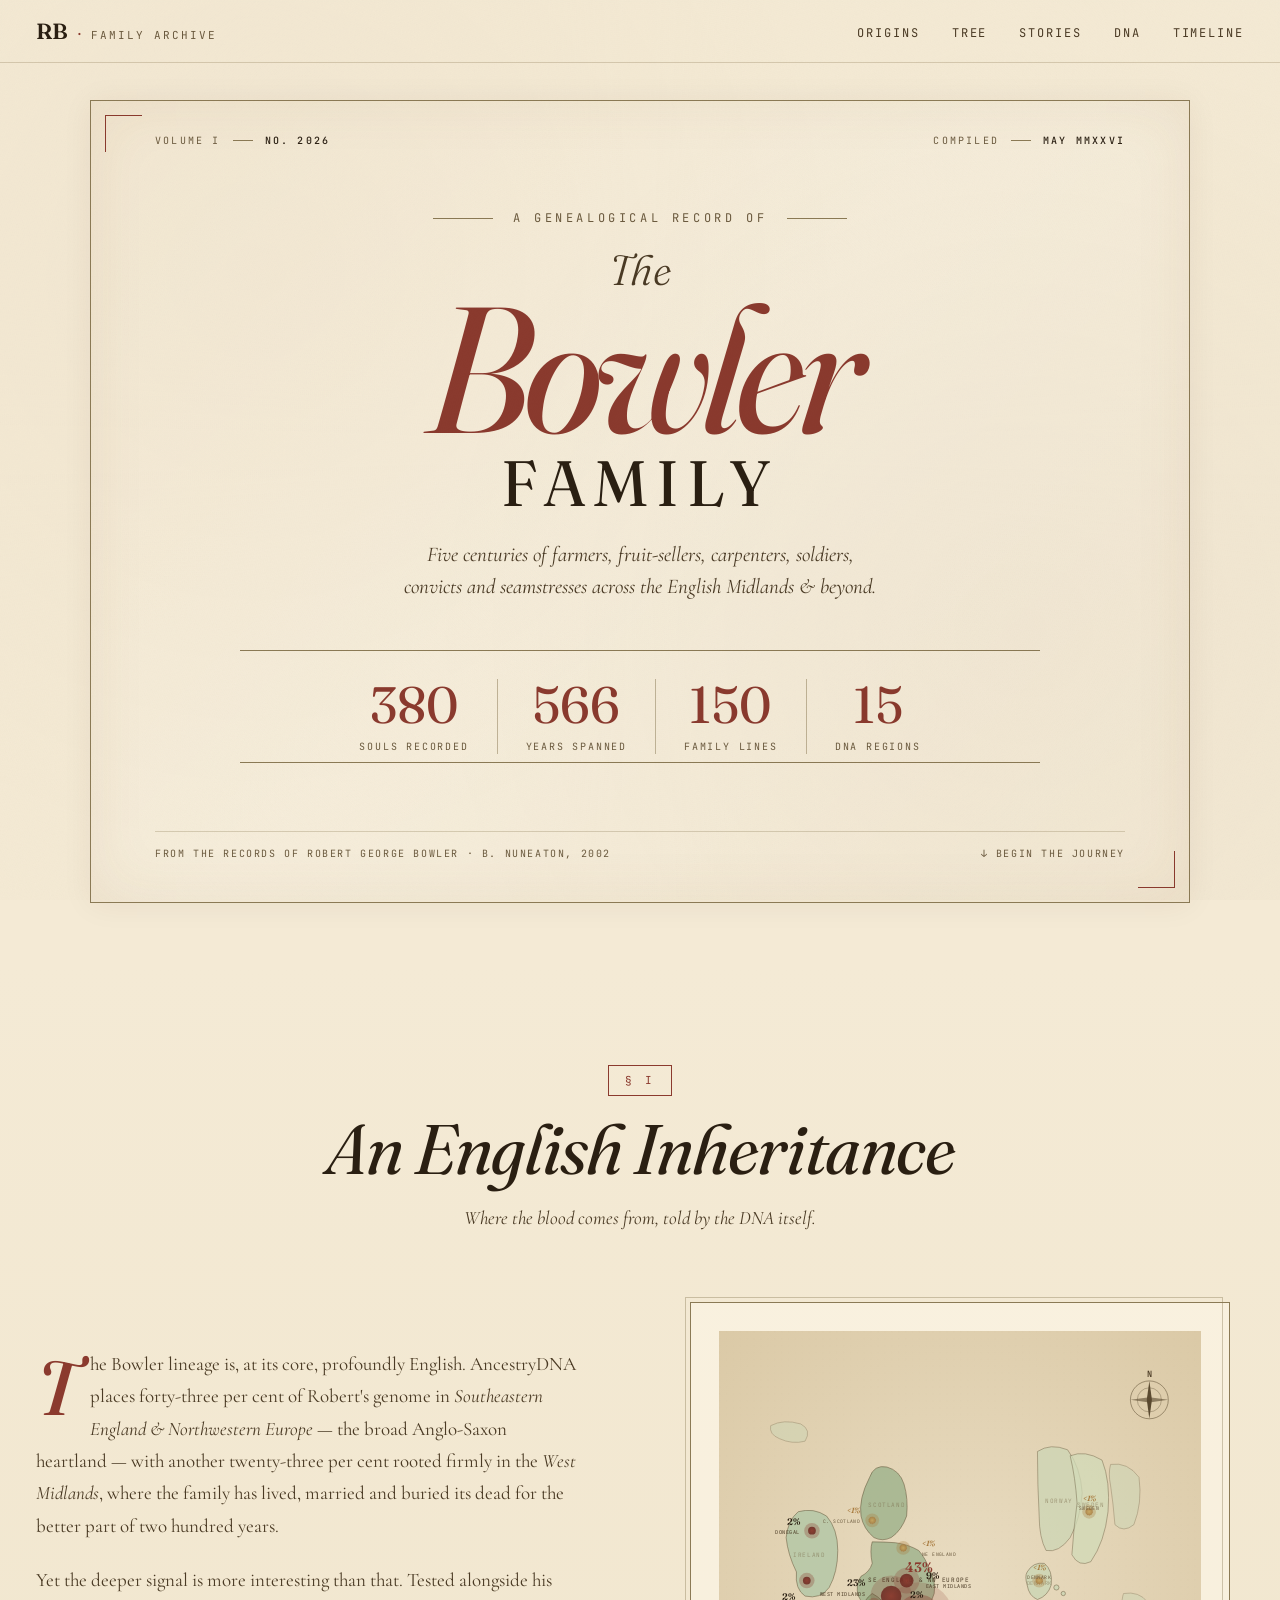
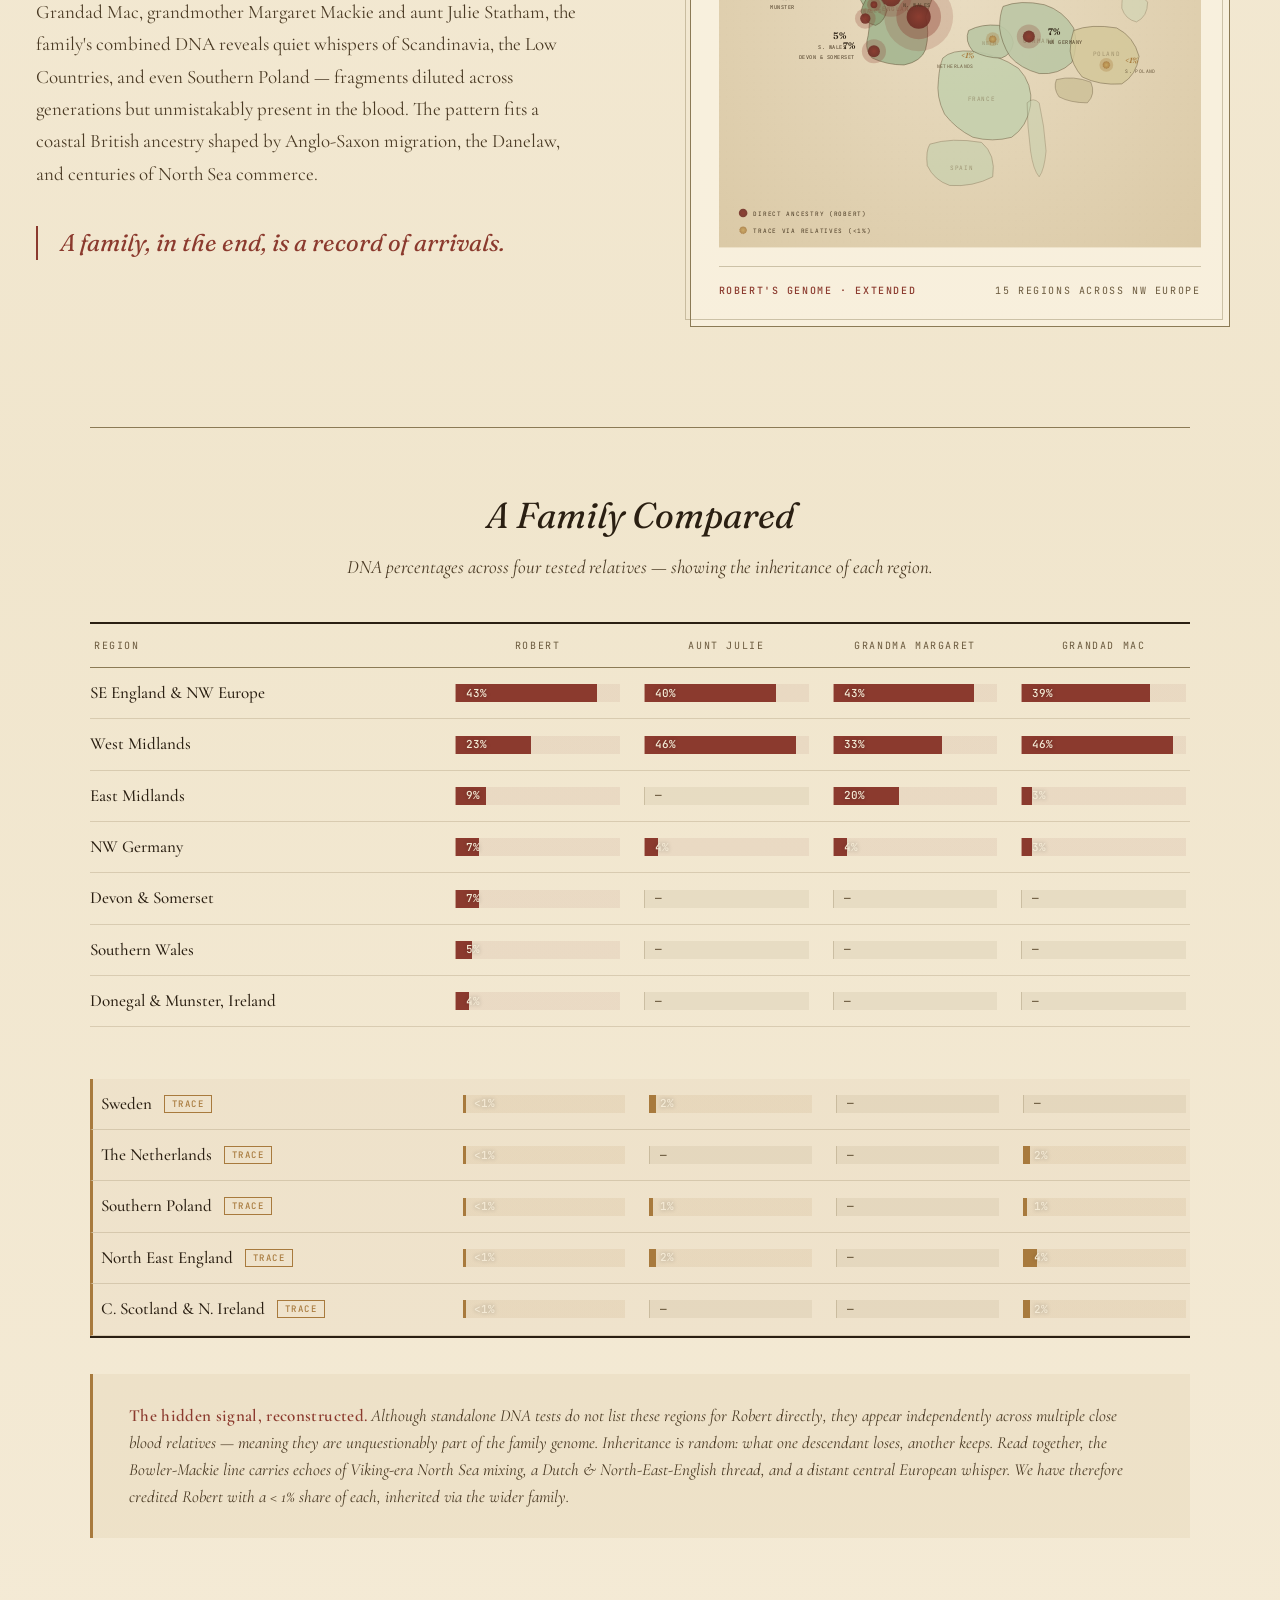
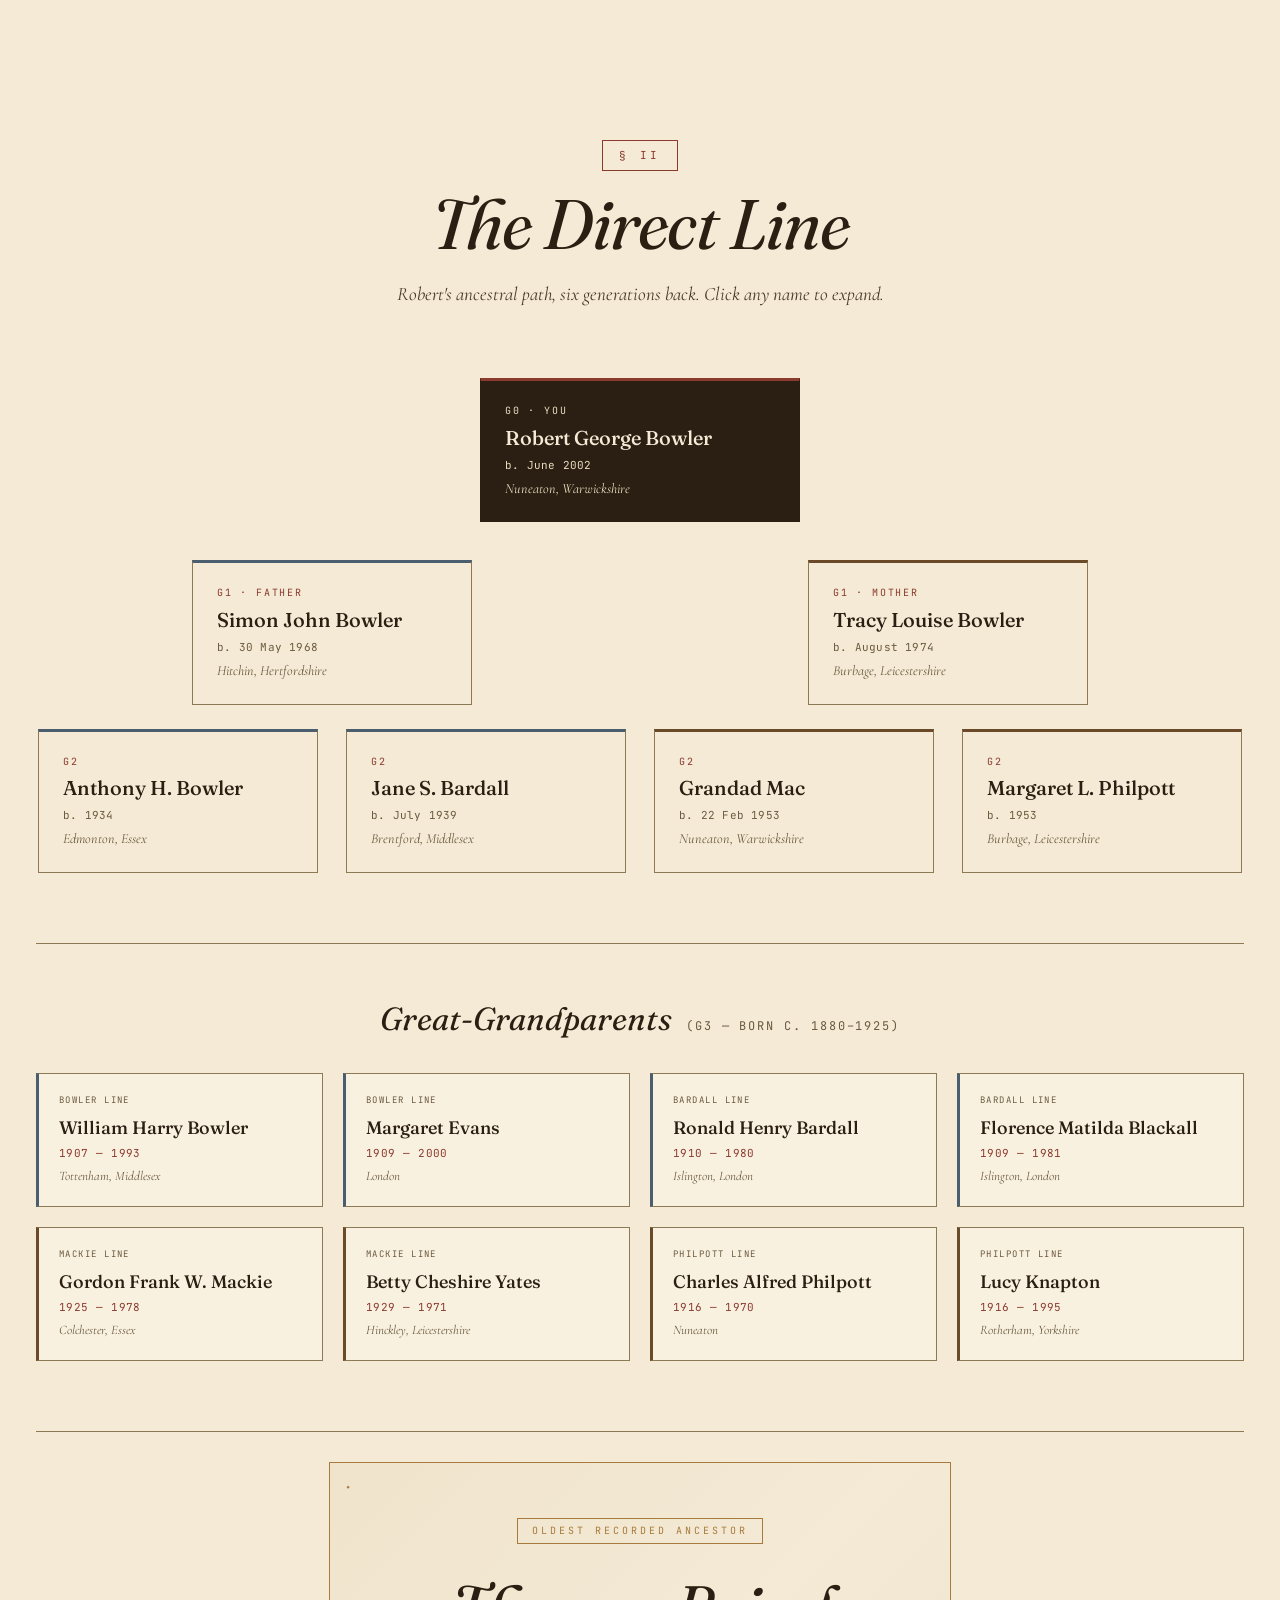
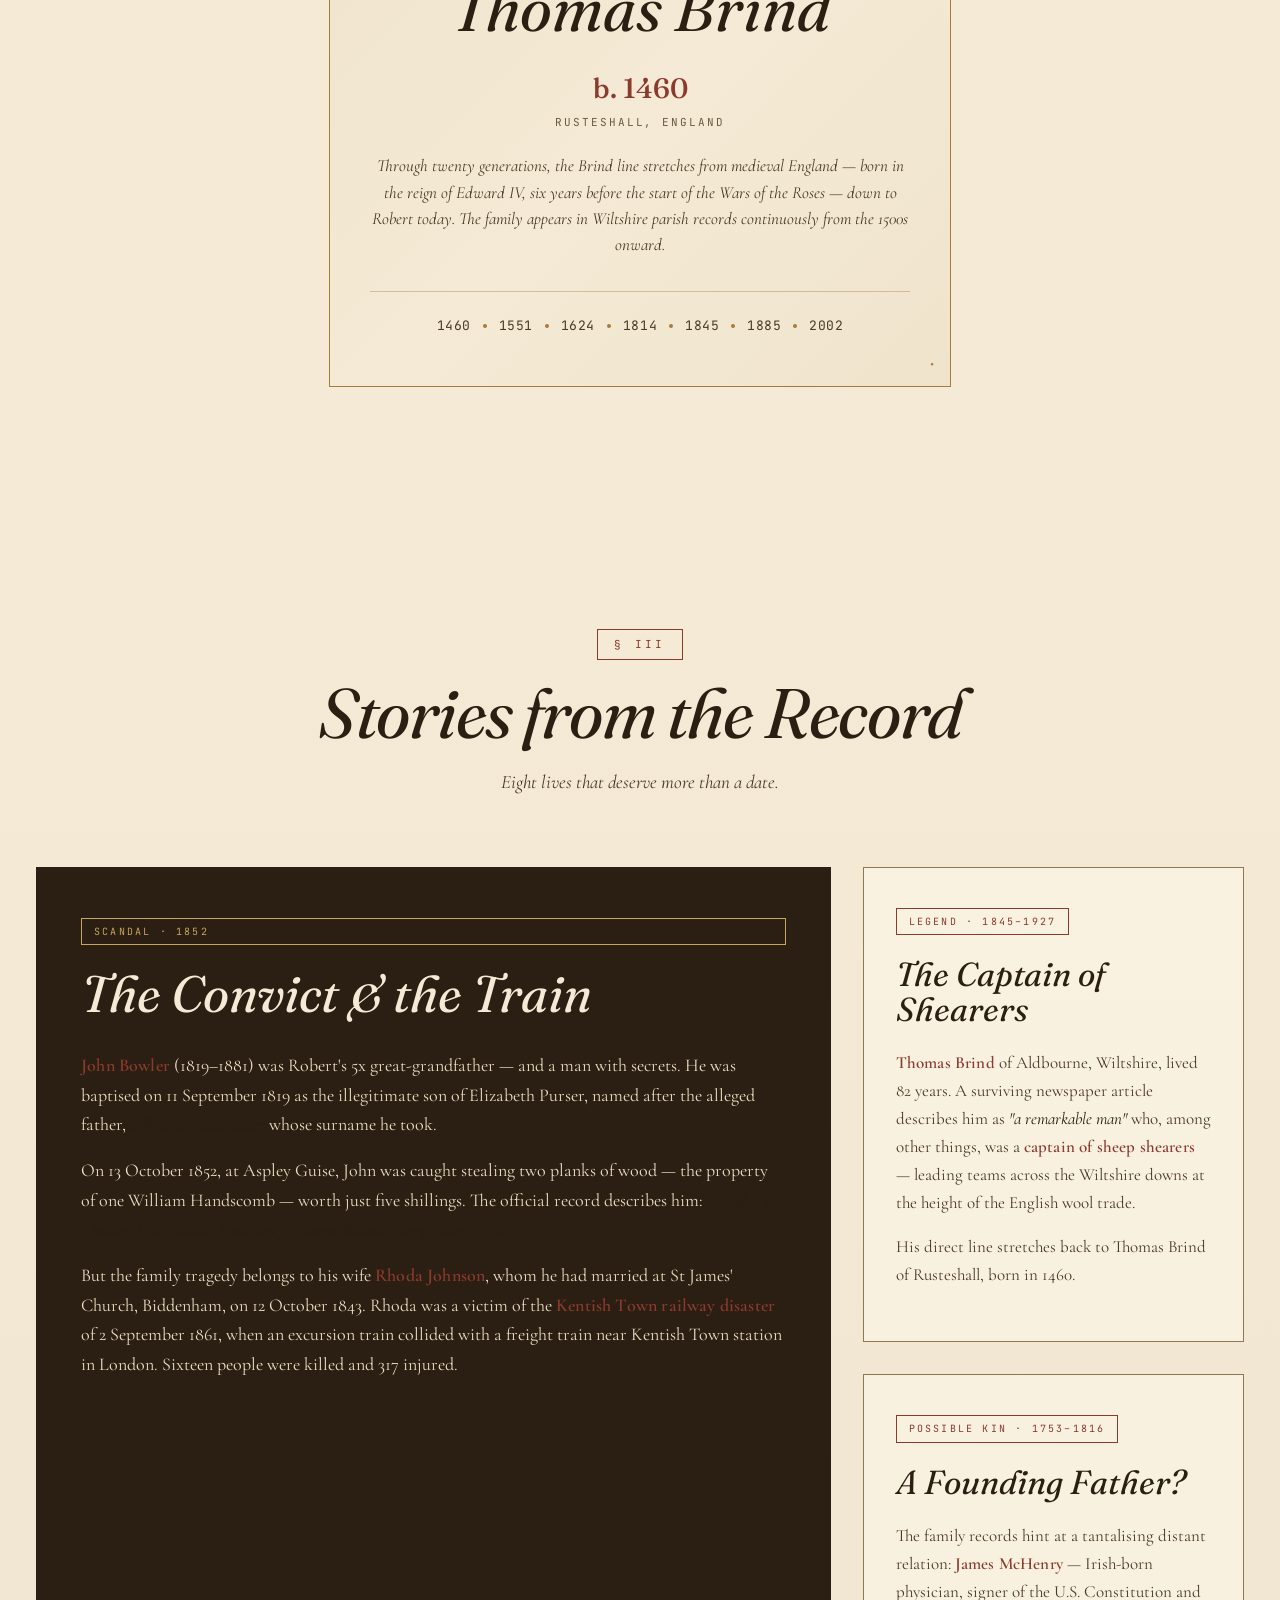
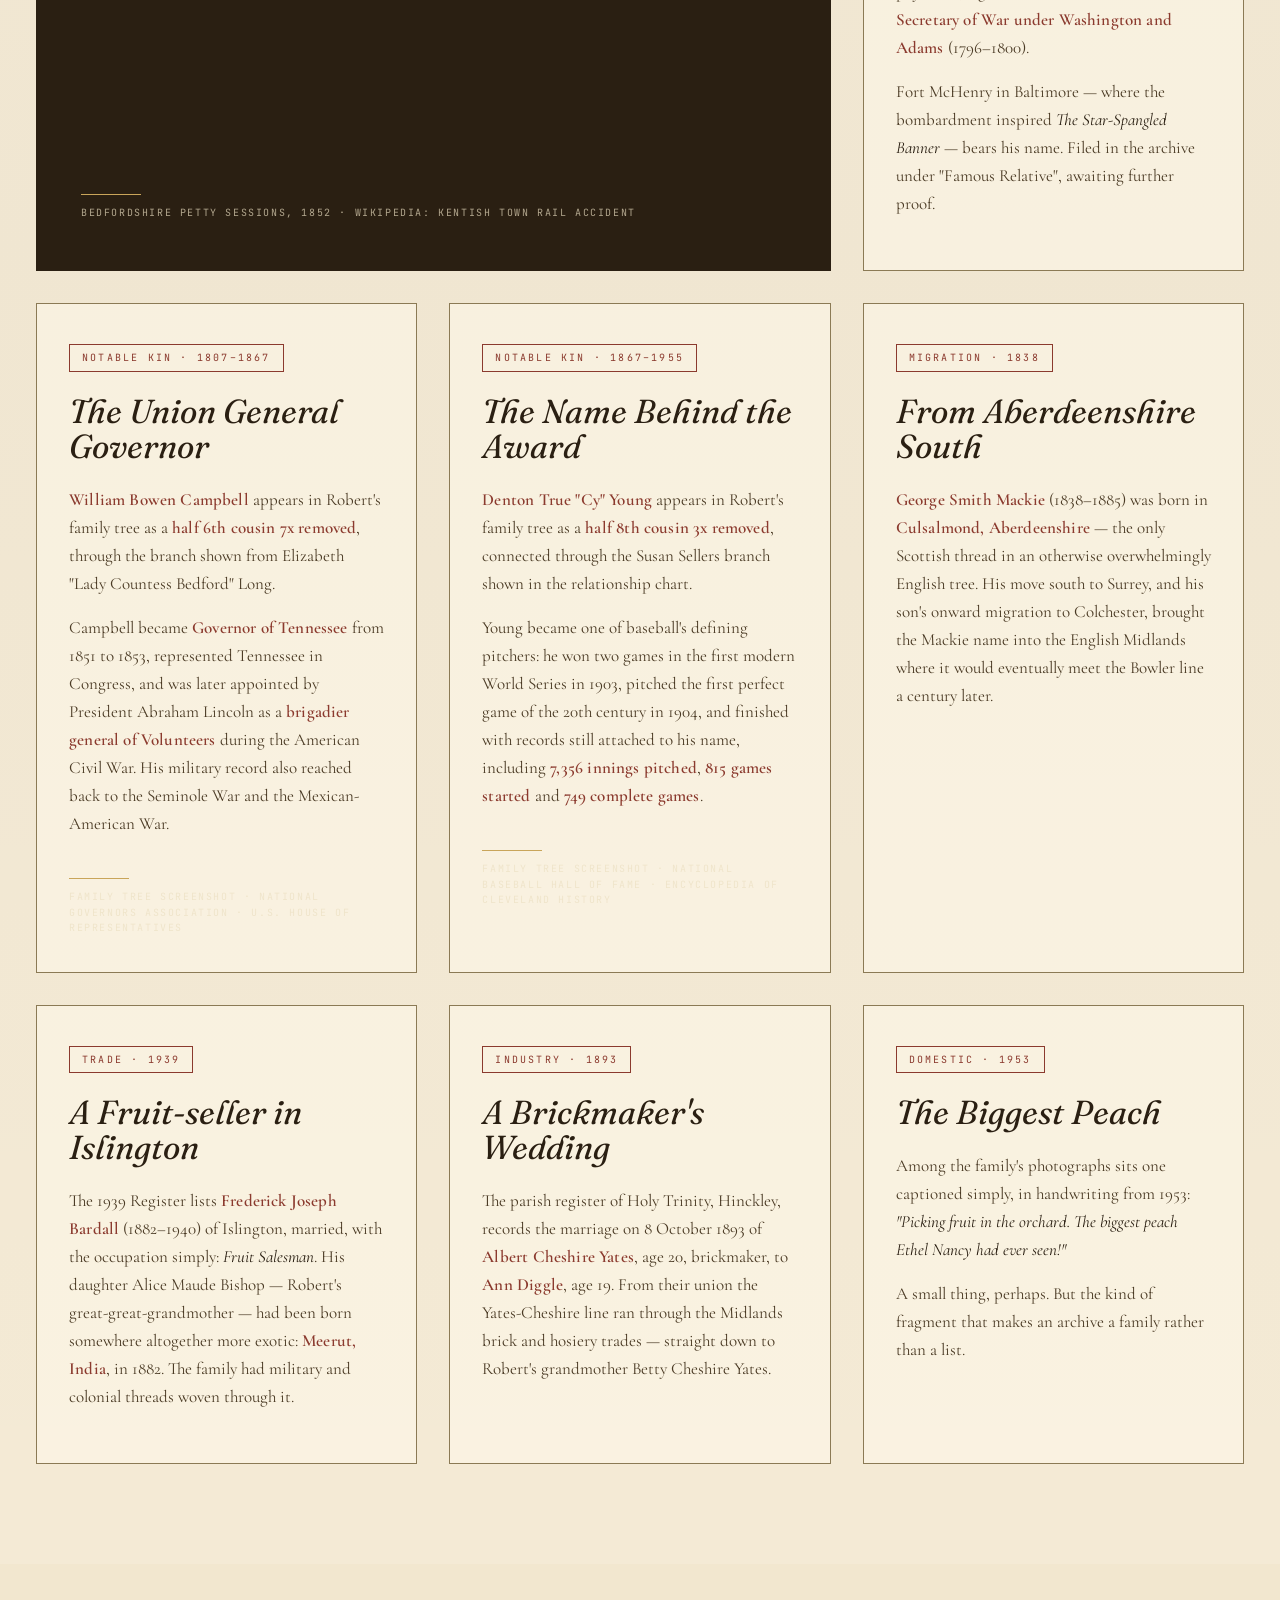
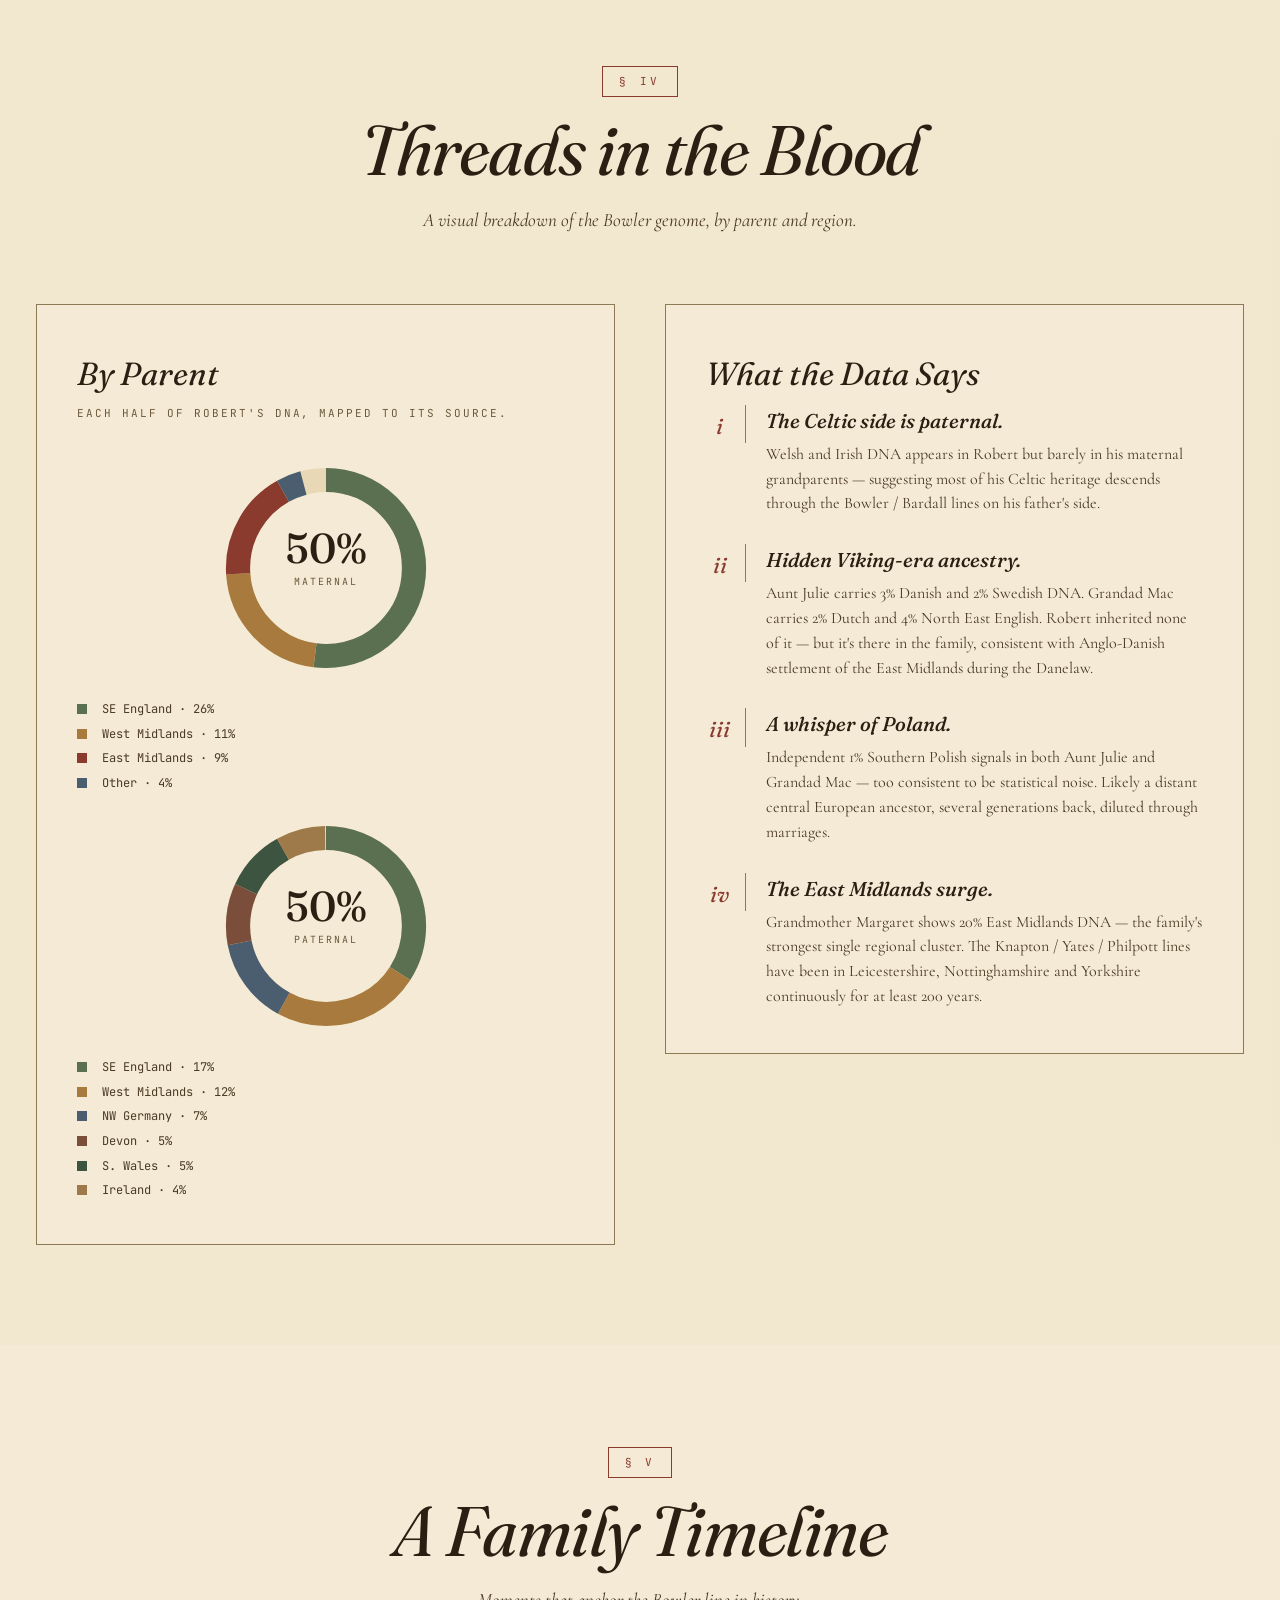
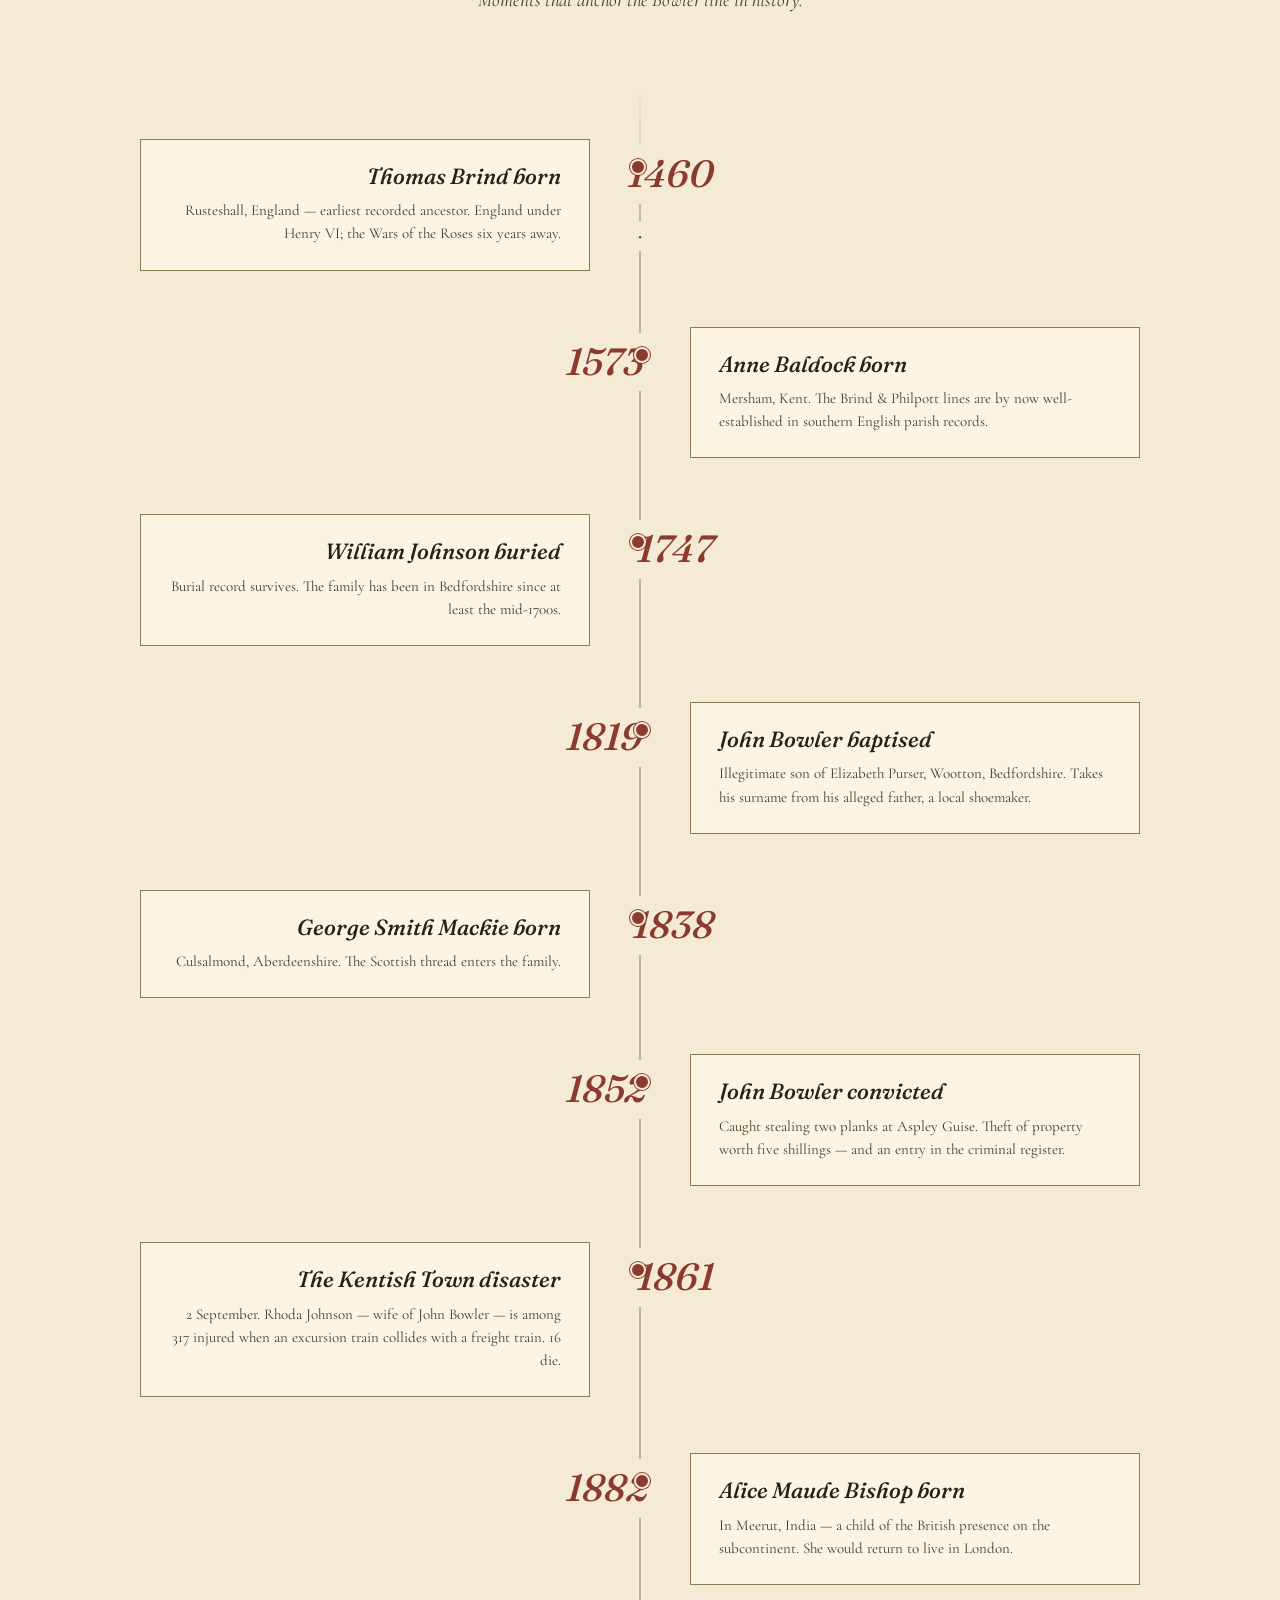
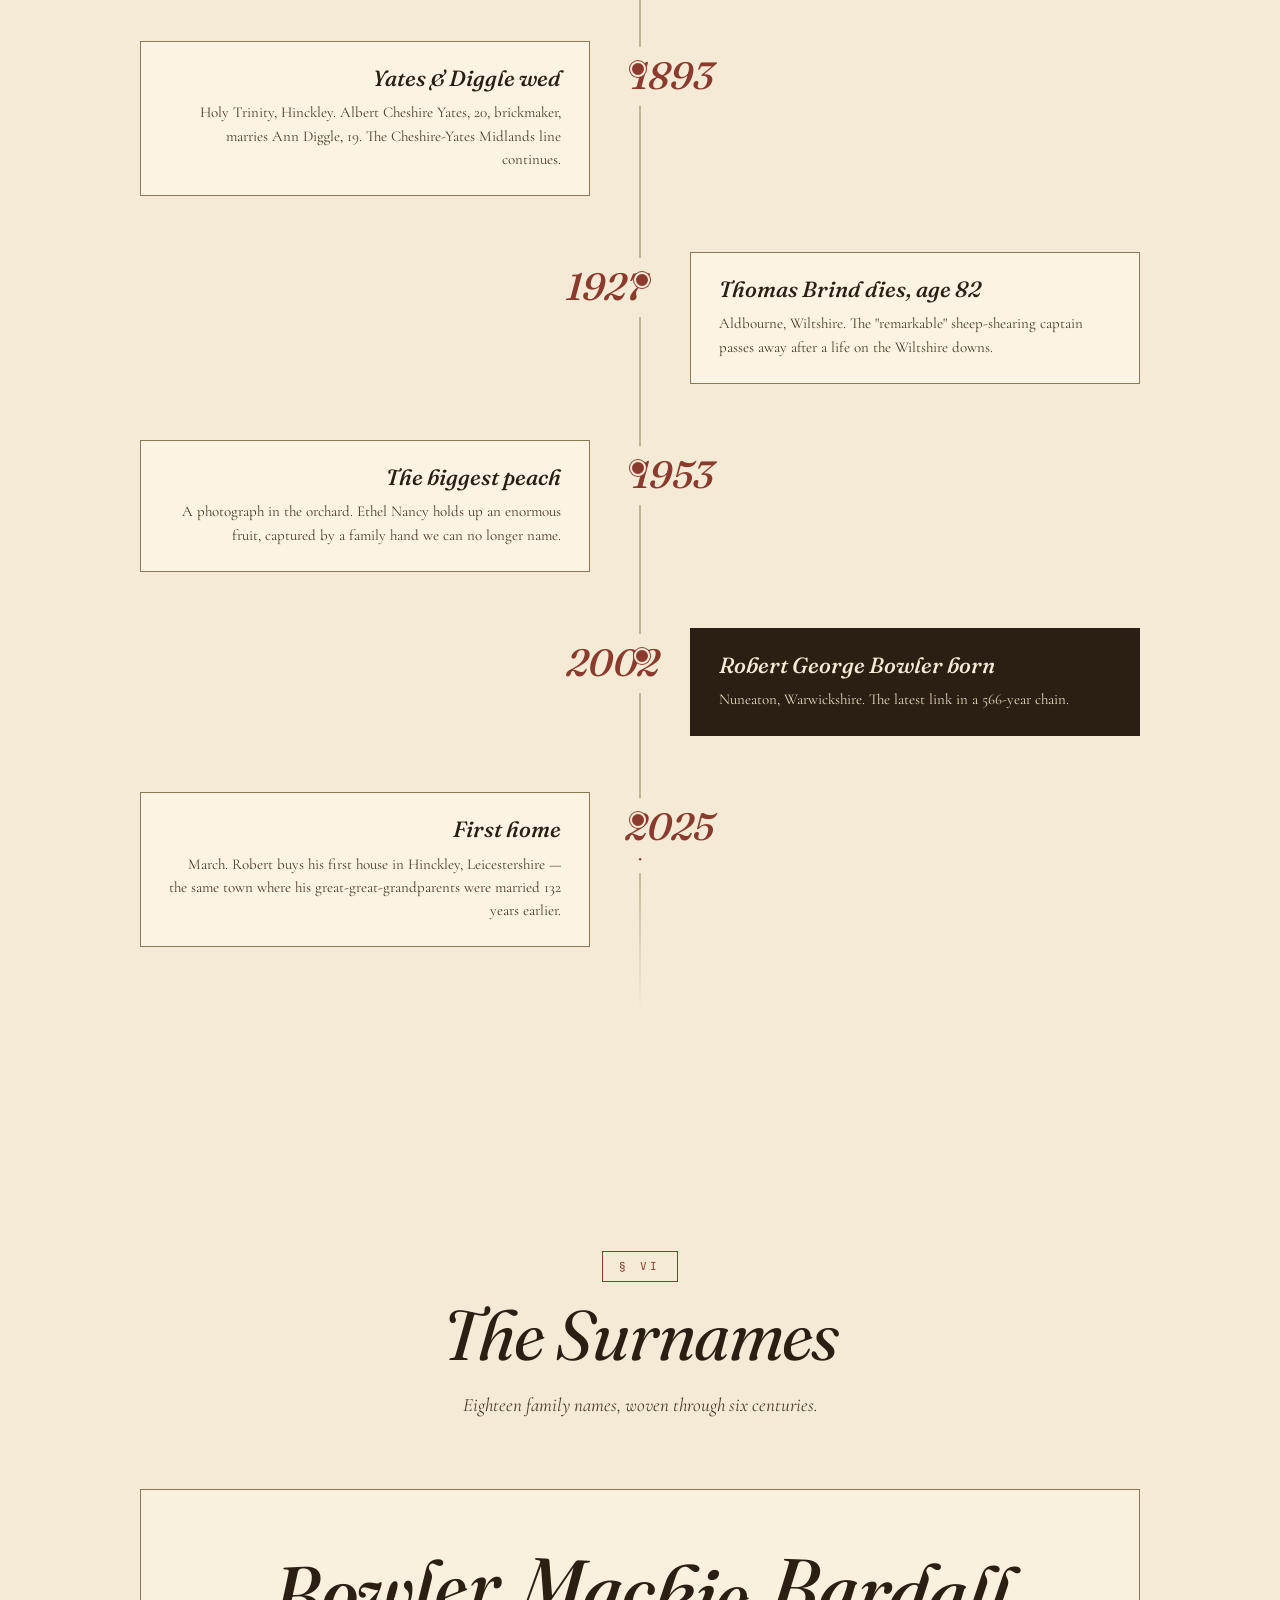
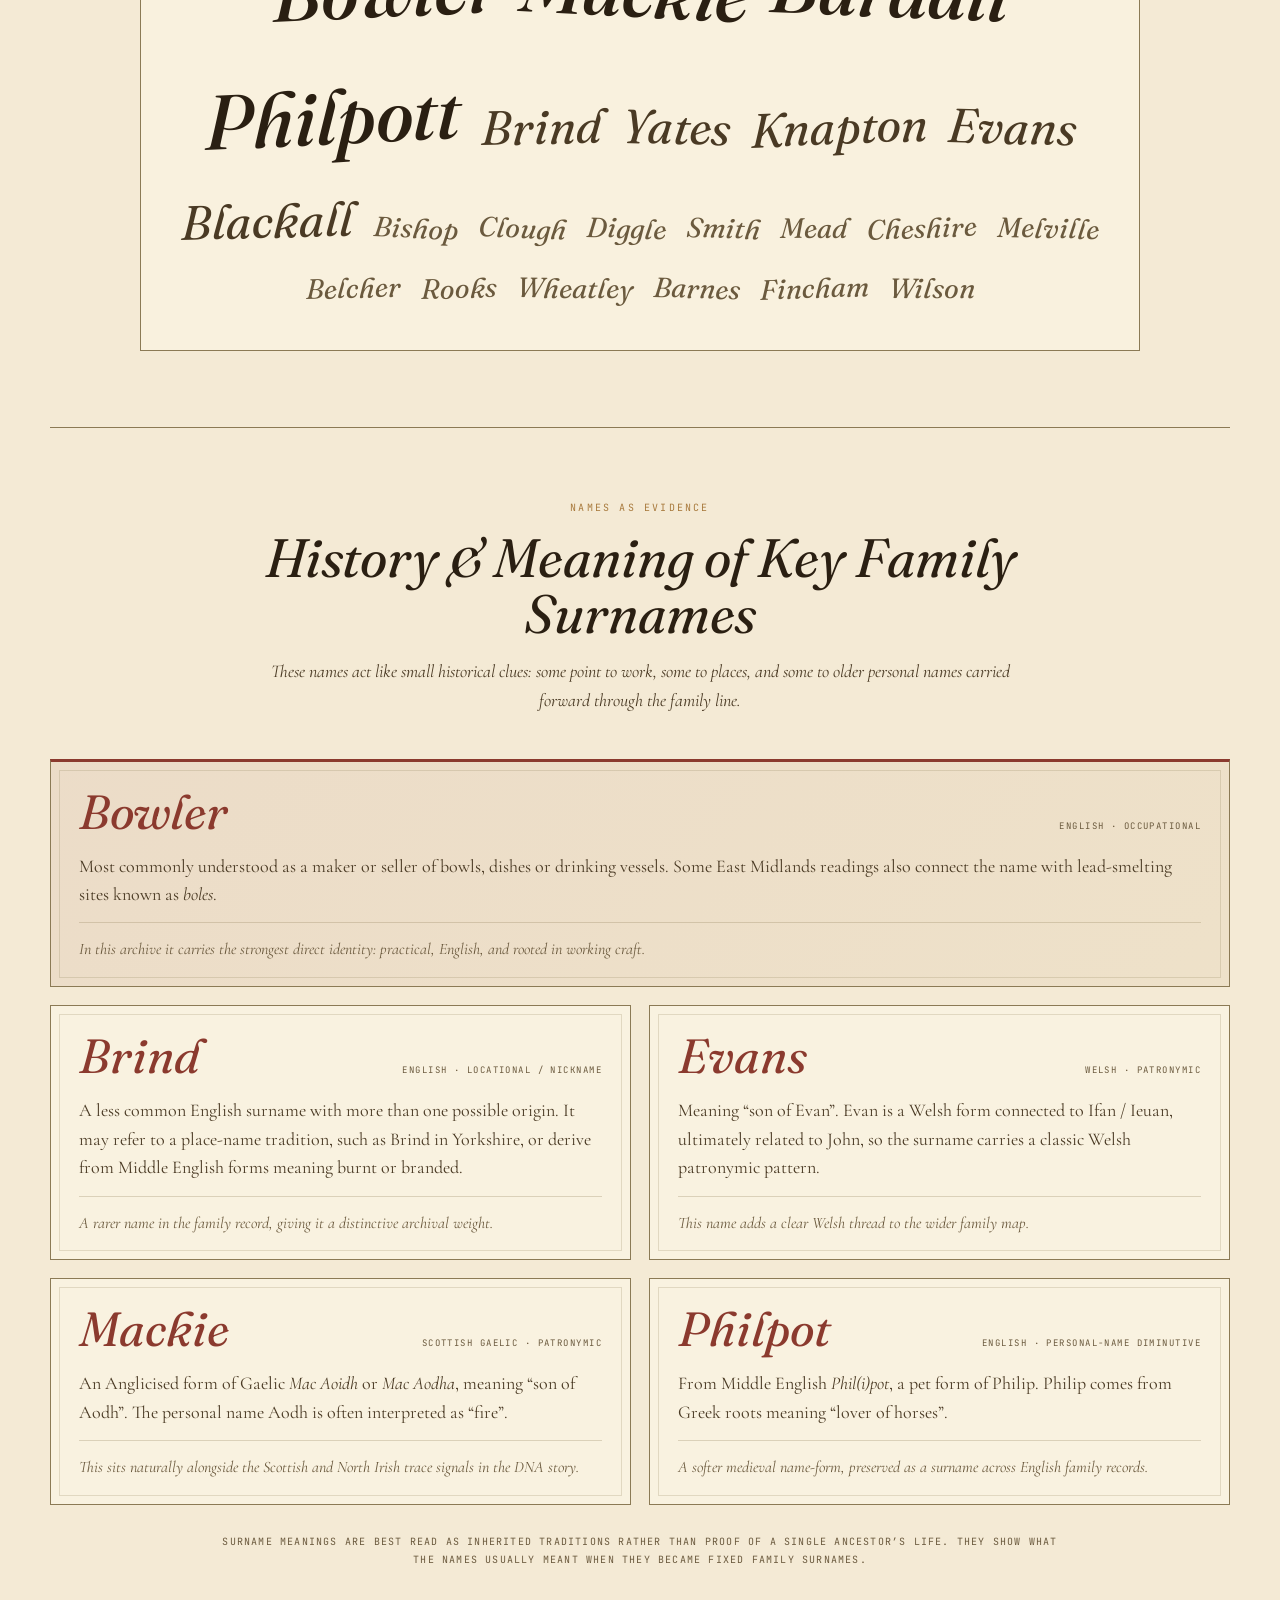
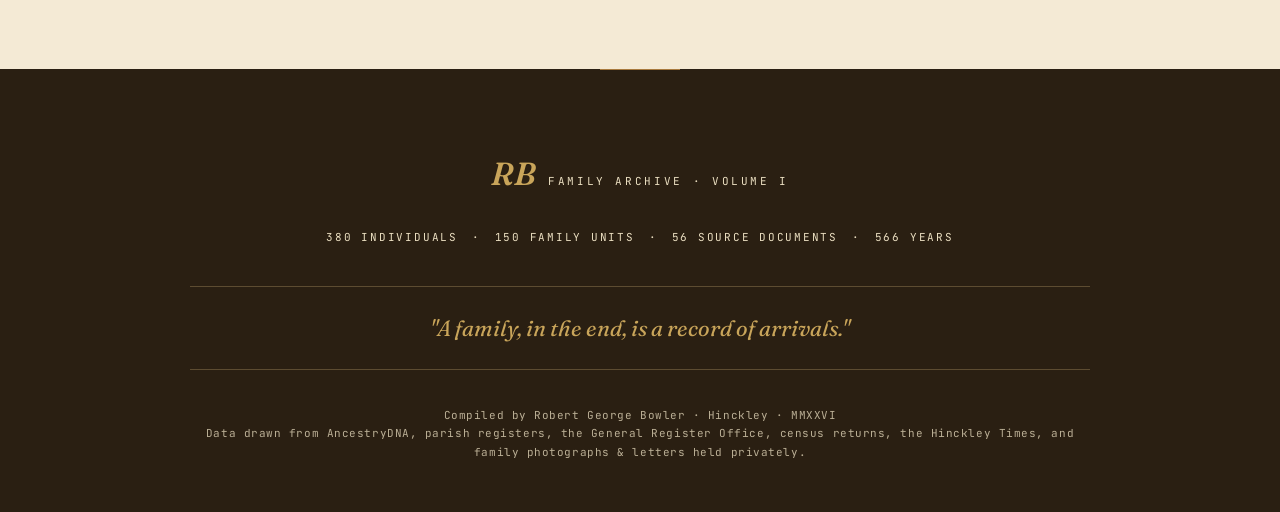
==== commit 988567a7: "Add files via upload" ====
--- a/bowler-family-archive.html
+++ b/bowler-family-archive.html
@@ -1931,64 +1931,6 @@
     <div class="compare-note">
       <strong>The hidden signal, reconstructed.</strong> Although standalone DNA tests do not list these regions for Robert directly, they appear independently across multiple close blood relatives — meaning they are unquestionably part of the family genome. Inheritance is random: what one descendant loses, another keeps. Read together, the Bowler-Mackie line carries echoes of Viking-era North Sea mixing, a Dutch &amp; North-East-English thread, and a distant central European whisper. We have therefore credited Robert with a &lt; 1% share of each, inherited via the wider family.
     </div>
-  </div>
-
-  <!-- Surname origins and meanings -->
-  <div class="surname-meanings" id="surname-meanings">
-    <div class="surname-meanings-head">
-      <span class="mini-kicker">Names as Evidence</span>
-      <h3>History &amp; Meaning of Key Family Surnames</h3>
-      <p>These names act like small historical clues: some point to work, some to places, and some to older personal names carried forward through the family line.</p>
-    </div>
-
-    <div class="surname-origin-grid">
-      <article class="surname-origin-card featured">
-        <div class="surname-origin-top">
-          <span class="surname-origin-name">Bowler</span>
-          <span class="surname-origin-type">English · Occupational</span>
-        </div>
-        <p class="surname-origin-meaning">Most commonly understood as a maker or seller of bowls, dishes or drinking vessels. Some East Midlands readings also connect the name with lead-smelting sites known as <em>boles</em>.</p>
-        <p class="surname-origin-note">In this archive it carries the strongest direct identity: practical, English, and rooted in working craft.</p>
-      </article>
-
-      <article class="surname-origin-card">
-        <div class="surname-origin-top">
-          <span class="surname-origin-name">Brind</span>
-          <span class="surname-origin-type">English · Locational / Nickname</span>
-        </div>
-        <p class="surname-origin-meaning">A less common English surname with more than one possible origin. It may refer to a place-name tradition, such as Brind in Yorkshire, or derive from Middle English forms meaning burnt or branded.</p>
-        <p class="surname-origin-note">A rarer name in the family record, giving it a distinctive archival weight.</p>
-      </article>
-
-      <article class="surname-origin-card">
-        <div class="surname-origin-top">
-          <span class="surname-origin-name">Evans</span>
-          <span class="surname-origin-type">Welsh · Patronymic</span>
-        </div>
-        <p class="surname-origin-meaning">Meaning “son of Evan”. Evan is a Welsh form connected to Ifan / Ieuan, ultimately related to John, so the surname carries a classic Welsh patronymic pattern.</p>
-        <p class="surname-origin-note">This name adds a clear Welsh thread to the wider family map.</p>
-      </article>
-
-      <article class="surname-origin-card">
-        <div class="surname-origin-top">
-          <span class="surname-origin-name">Mackie</span>
-          <span class="surname-origin-type">Scottish Gaelic · Patronymic</span>
-        </div>
-        <p class="surname-origin-meaning">An Anglicised form of Gaelic <em>Mac Aoidh</em> or <em>Mac Aodha</em>, meaning “son of Aodh”. The personal name Aodh is often interpreted as “fire”.</p>
-        <p class="surname-origin-note">This sits naturally alongside the Scottish and North Irish trace signals in the DNA story.</p>
-      </article>
-
-      <article class="surname-origin-card">
-        <div class="surname-origin-top">
-          <span class="surname-origin-name">Philpot</span>
-          <span class="surname-origin-type">English · Personal-name Diminutive</span>
-        </div>
-        <p class="surname-origin-meaning">From Middle English <em>Phil(i)pot</em>, a pet form of Philip. Philip comes from Greek roots meaning “lover of horses”.</p>
-        <p class="surname-origin-note">A softer medieval name-form, preserved as a surname across English family records.</p>
-      </article>
-    </div>
-
-    <p class="surname-source-note">Surname meanings are best read as inherited traditions rather than proof of a single ancestor’s life. They show what the names usually meant when they became fixed family surnames.</p>
   </div>
 
 </section>
@@ -2491,6 +2433,64 @@
     <span class="sn sn-3">Fincham</span>
     <span class="sn sn-3">Wilson</span>
   </div>
+
+  <!-- Surname origins and meanings -->
+  <div class="surname-meanings" id="surname-meanings">
+    <div class="surname-meanings-head">
+      <span class="mini-kicker">Names as Evidence</span>
+      <h3>History &amp; Meaning of Key Family Surnames</h3>
+      <p>These names act like small historical clues: some point to work, some to places, and some to older personal names carried forward through the family line.</p>
+    </div>
+
+    <div class="surname-origin-grid">
+      <article class="surname-origin-card featured">
+        <div class="surname-origin-top">
+          <span class="surname-origin-name">Bowler</span>
+          <span class="surname-origin-type">English · Occupational</span>
+        </div>
+        <p class="surname-origin-meaning">Most commonly understood as a maker or seller of bowls, dishes or drinking vessels. Some East Midlands readings also connect the name with lead-smelting sites known as <em>boles</em>.</p>
+        <p class="surname-origin-note">In this archive it carries the strongest direct identity: practical, English, and rooted in working craft.</p>
+      </article>
+
+      <article class="surname-origin-card">
+        <div class="surname-origin-top">
+          <span class="surname-origin-name">Brind</span>
+          <span class="surname-origin-type">English · Locational / Nickname</span>
+        </div>
+        <p class="surname-origin-meaning">A less common English surname with more than one possible origin. It may refer to a place-name tradition, such as Brind in Yorkshire, or derive from Middle English forms meaning burnt or branded.</p>
+        <p class="surname-origin-note">A rarer name in the family record, giving it a distinctive archival weight.</p>
+      </article>
+
+      <article class="surname-origin-card">
+        <div class="surname-origin-top">
+          <span class="surname-origin-name">Evans</span>
+          <span class="surname-origin-type">Welsh · Patronymic</span>
+        </div>
+        <p class="surname-origin-meaning">Meaning “son of Evan”. Evan is a Welsh form connected to Ifan / Ieuan, ultimately related to John, so the surname carries a classic Welsh patronymic pattern.</p>
+        <p class="surname-origin-note">This name adds a clear Welsh thread to the wider family map.</p>
+      </article>
+
+      <article class="surname-origin-card">
+        <div class="surname-origin-top">
+          <span class="surname-origin-name">Mackie</span>
+          <span class="surname-origin-type">Scottish Gaelic · Patronymic</span>
+        </div>
+        <p class="surname-origin-meaning">An Anglicised form of Gaelic <em>Mac Aoidh</em> or <em>Mac Aodha</em>, meaning “son of Aodh”. The personal name Aodh is often interpreted as “fire”.</p>
+        <p class="surname-origin-note">This sits naturally alongside the Scottish and North Irish trace signals in the DNA story.</p>
+      </article>
+
+      <article class="surname-origin-card">
+        <div class="surname-origin-top">
+          <span class="surname-origin-name">Philpot</span>
+          <span class="surname-origin-type">English · Personal-name Diminutive</span>
+        </div>
+        <p class="surname-origin-meaning">From Middle English <em>Phil(i)pot</em>, a pet form of Philip. Philip comes from Greek roots meaning “lover of horses”.</p>
+        <p class="surname-origin-note">A softer medieval name-form, preserved as a surname across English family records.</p>
+      </article>
+    </div>
+
+    <p class="surname-source-note">Surname meanings are best read as inherited traditions rather than proof of a single ancestor’s life. They show what the names usually meant when they became fixed family surnames.</p>
+  </div>
 </section>
 
 <!-- FOOTER -->
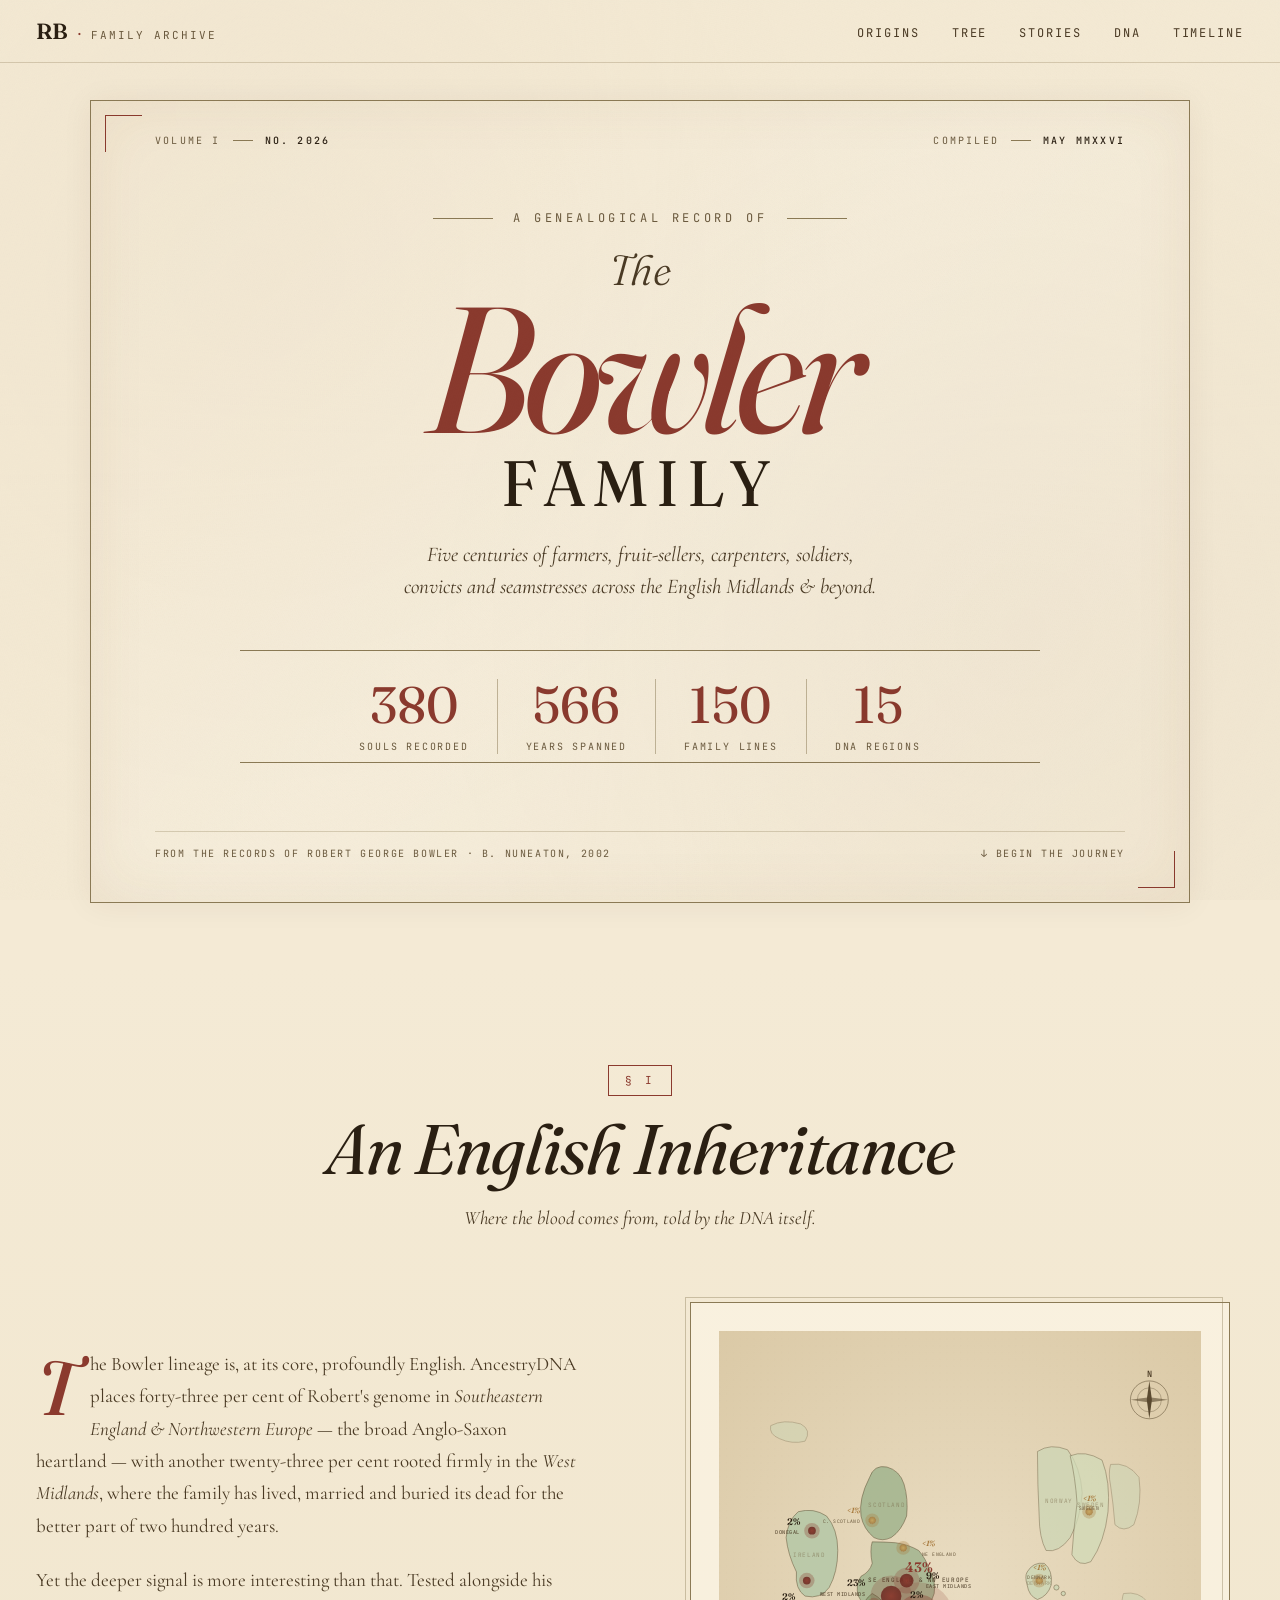
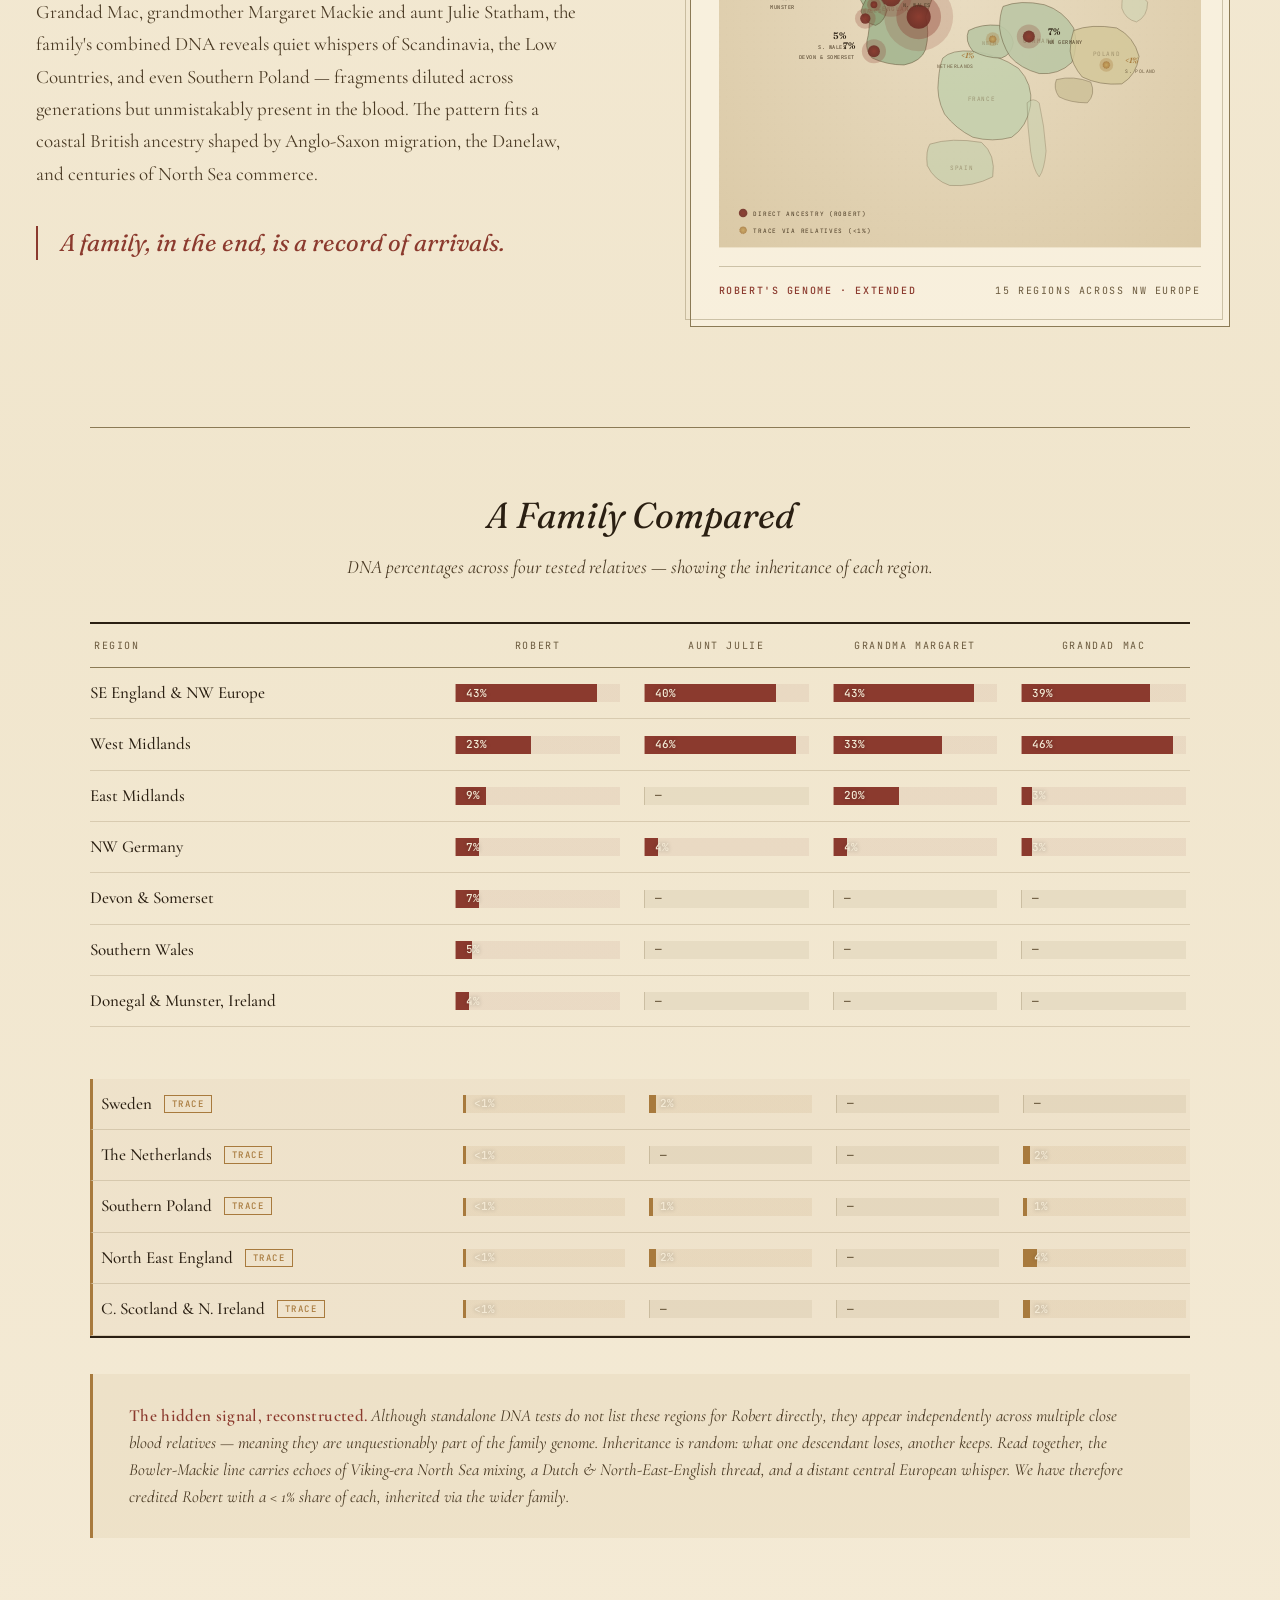
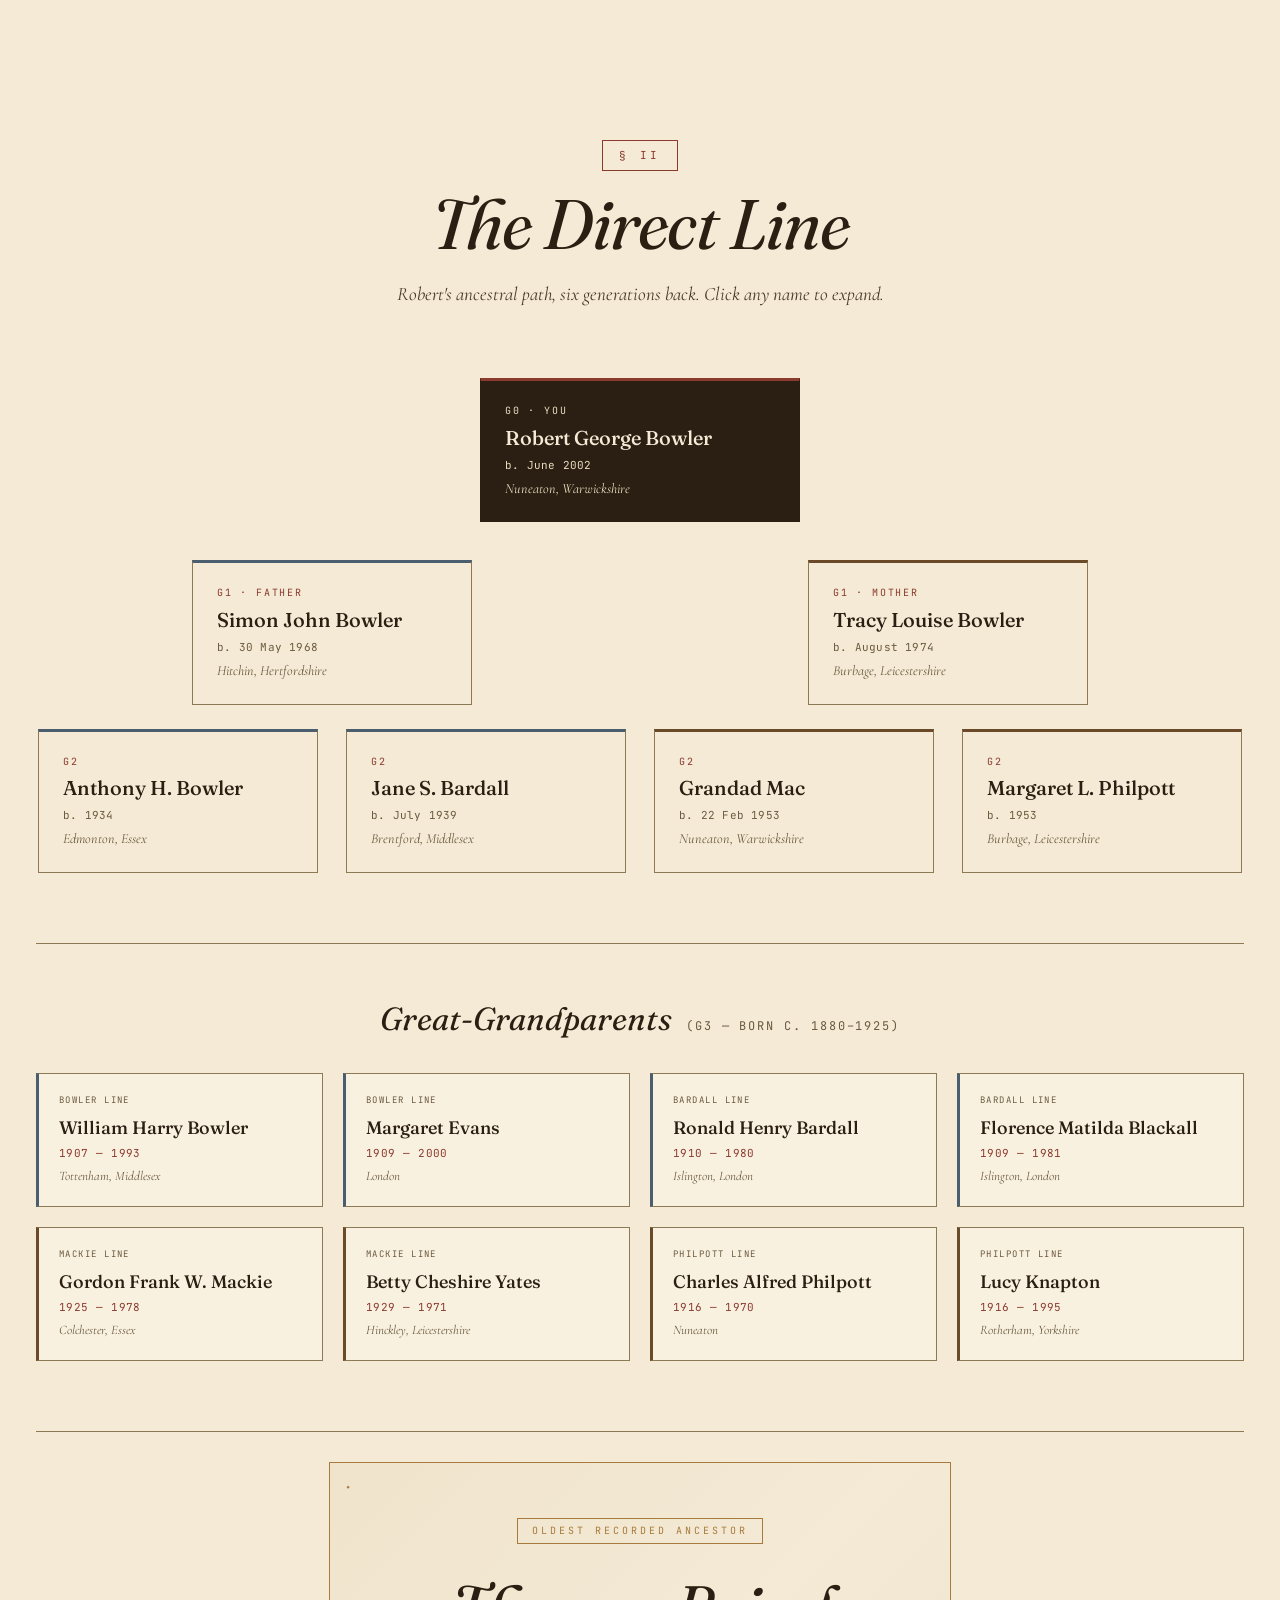
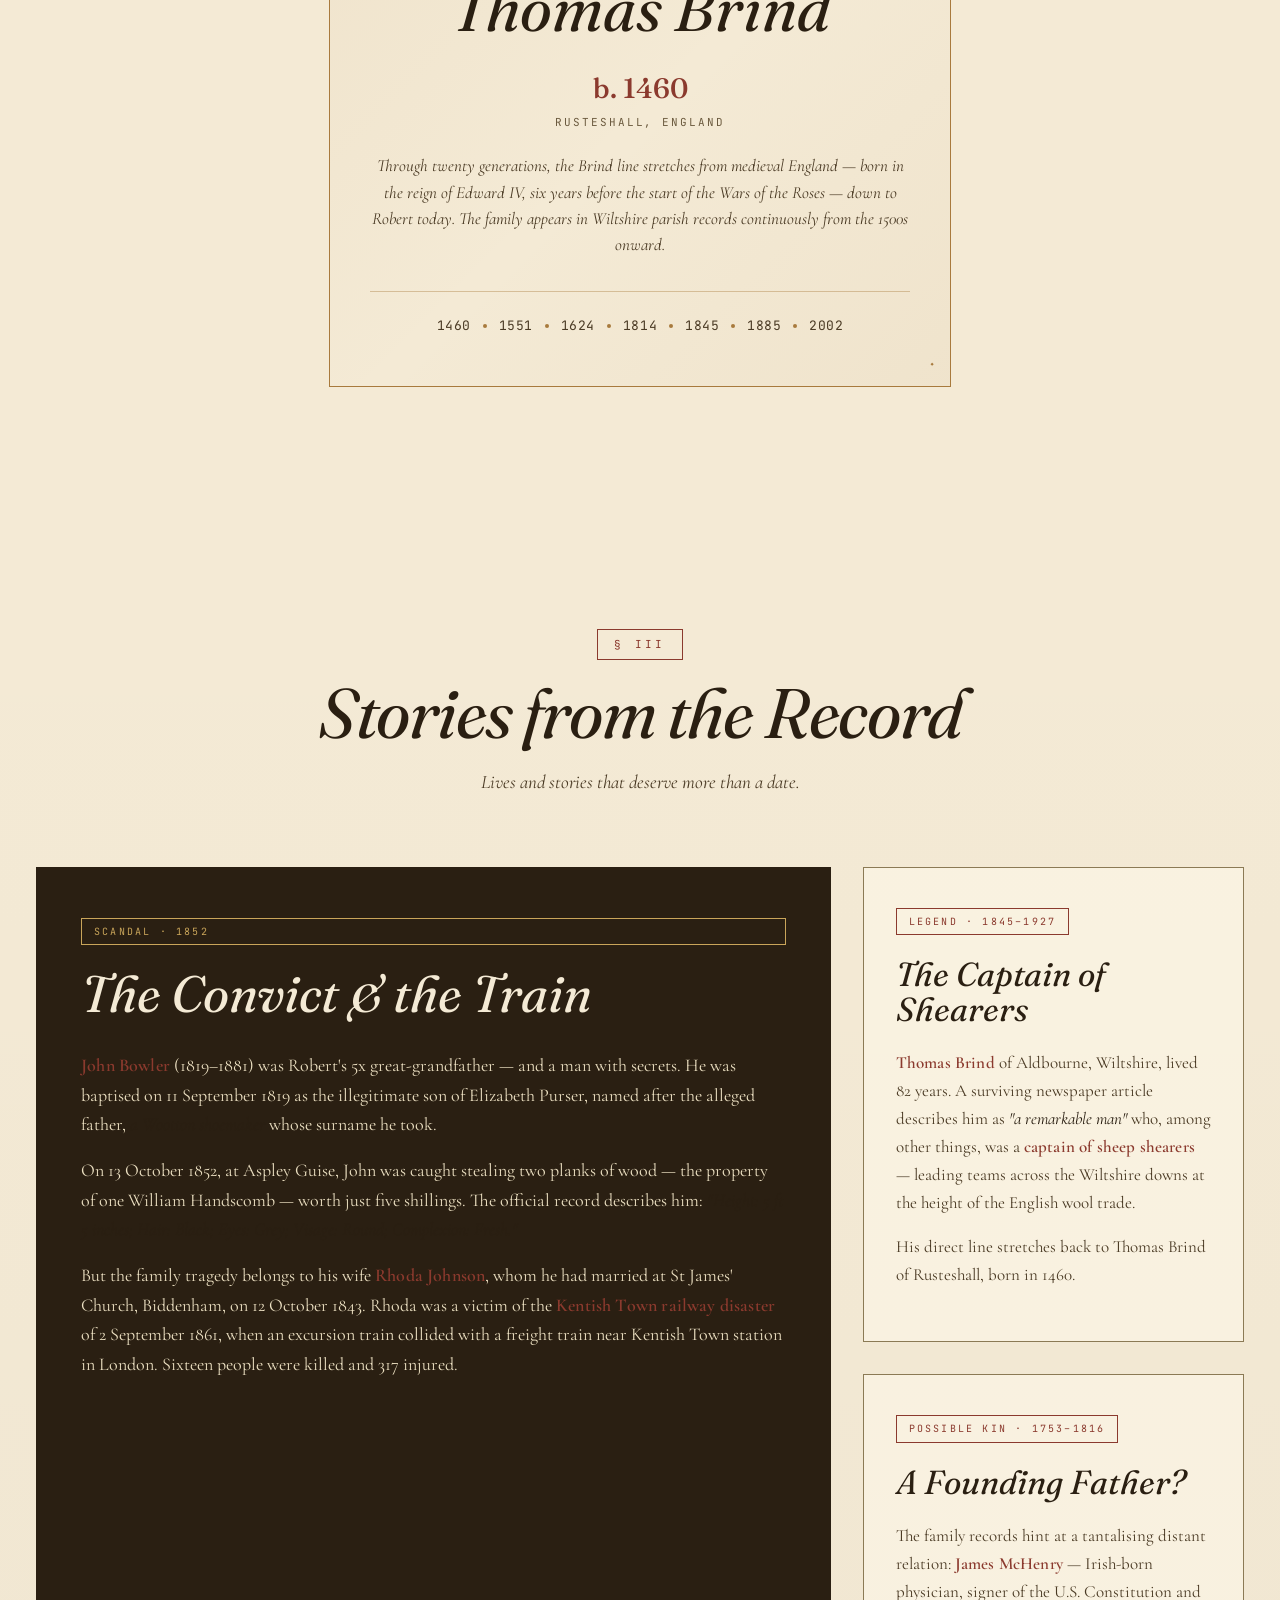
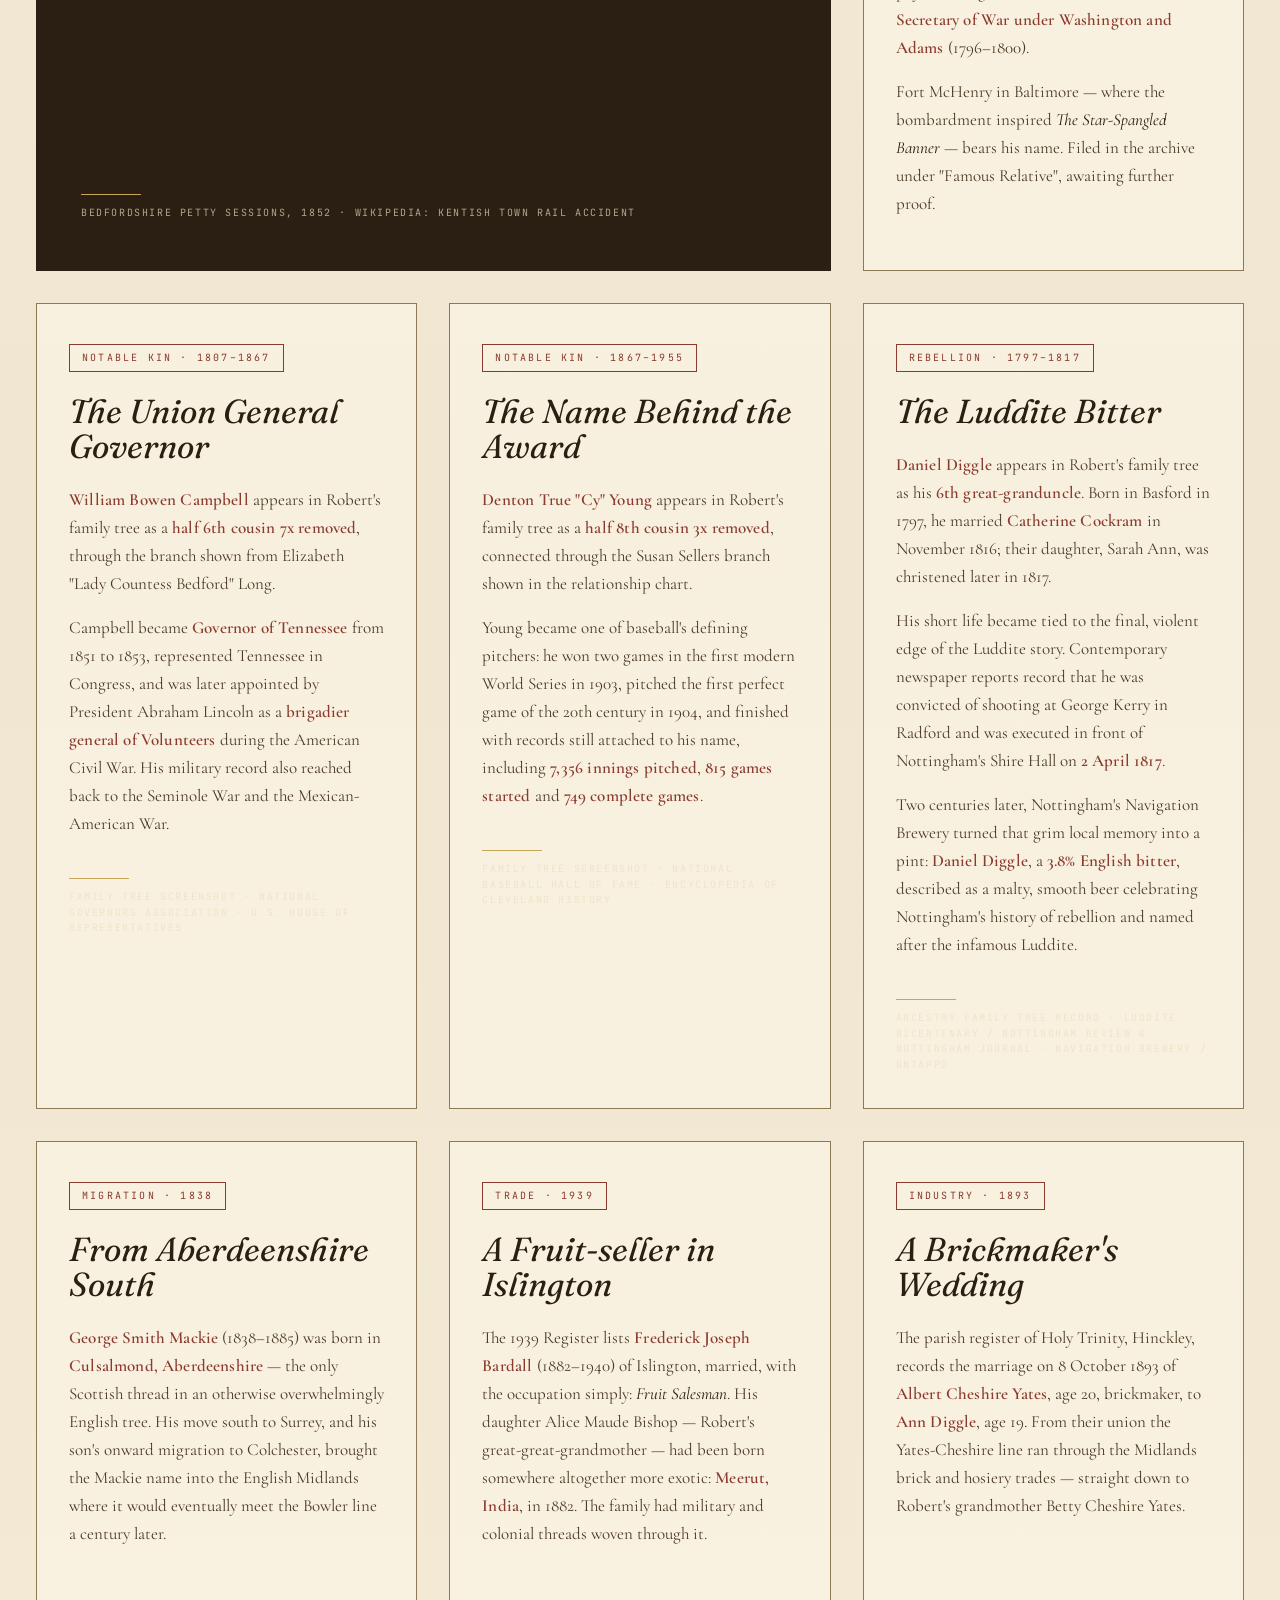
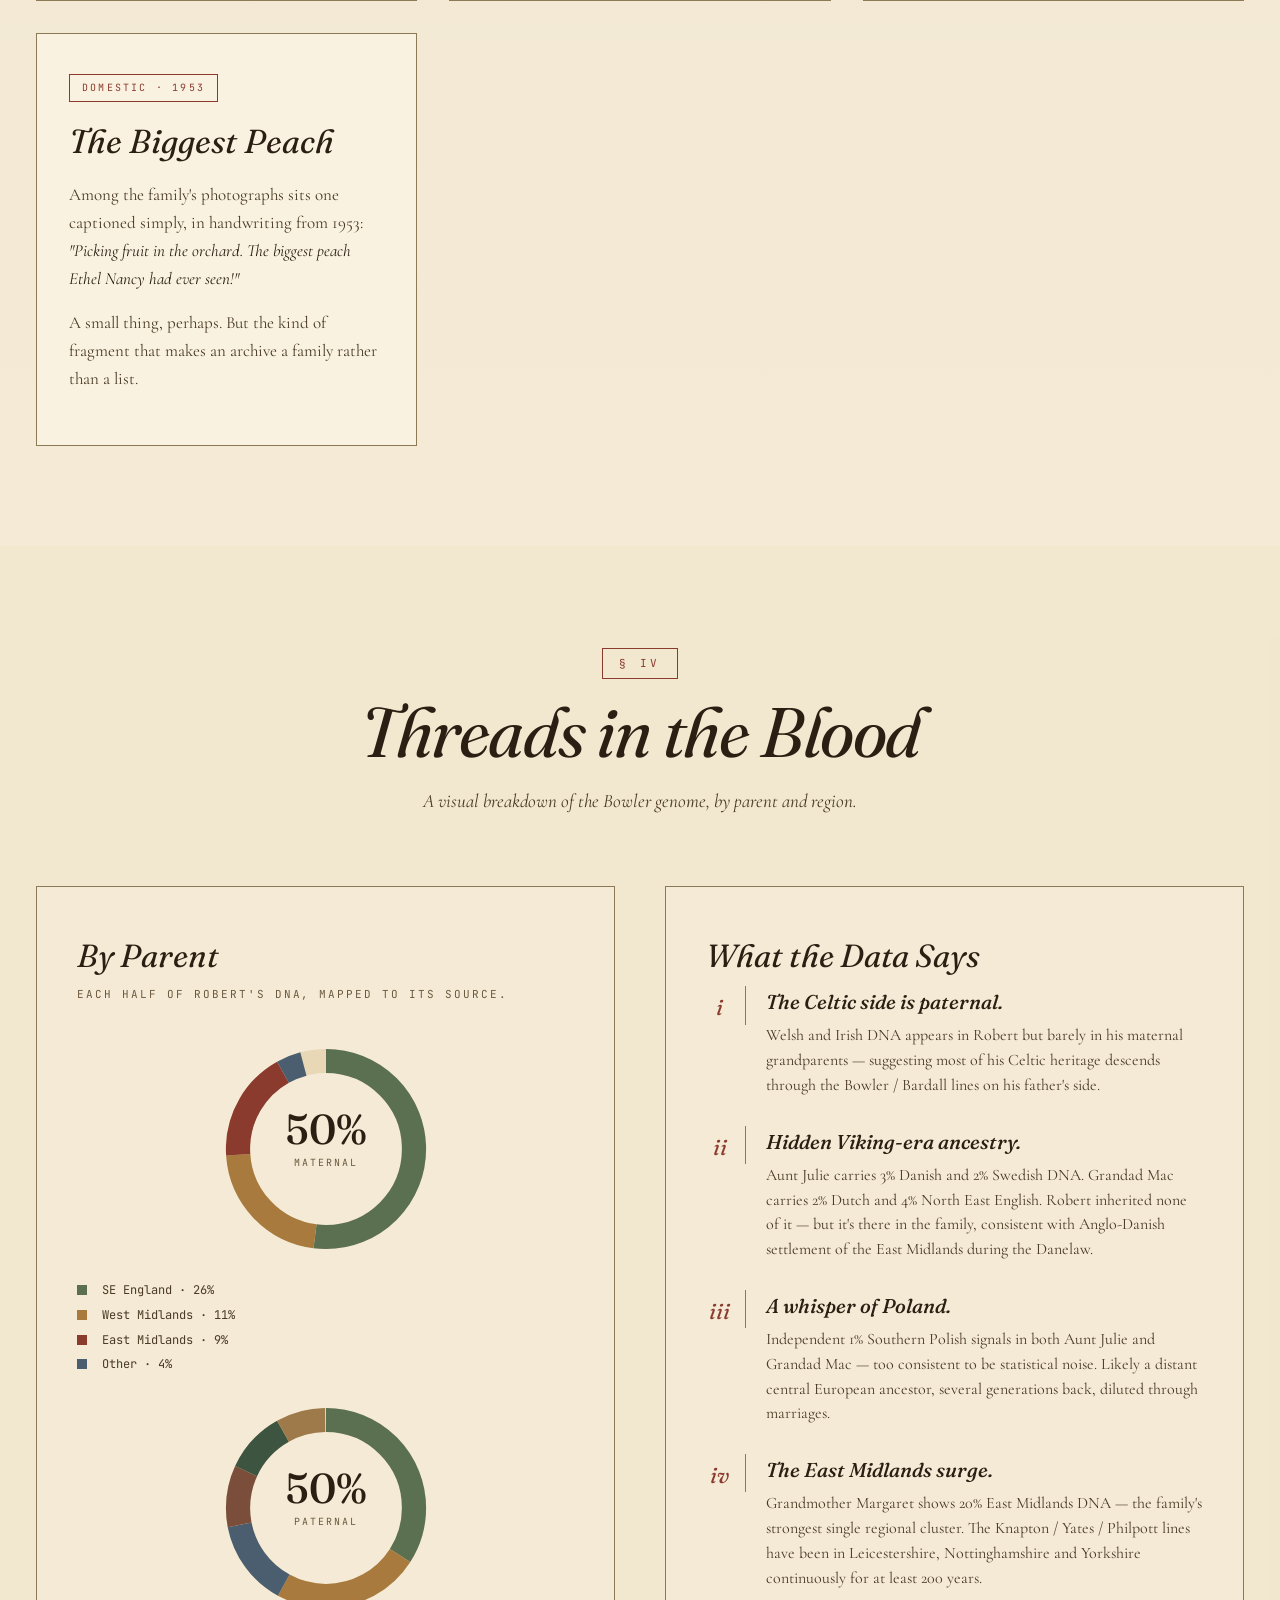
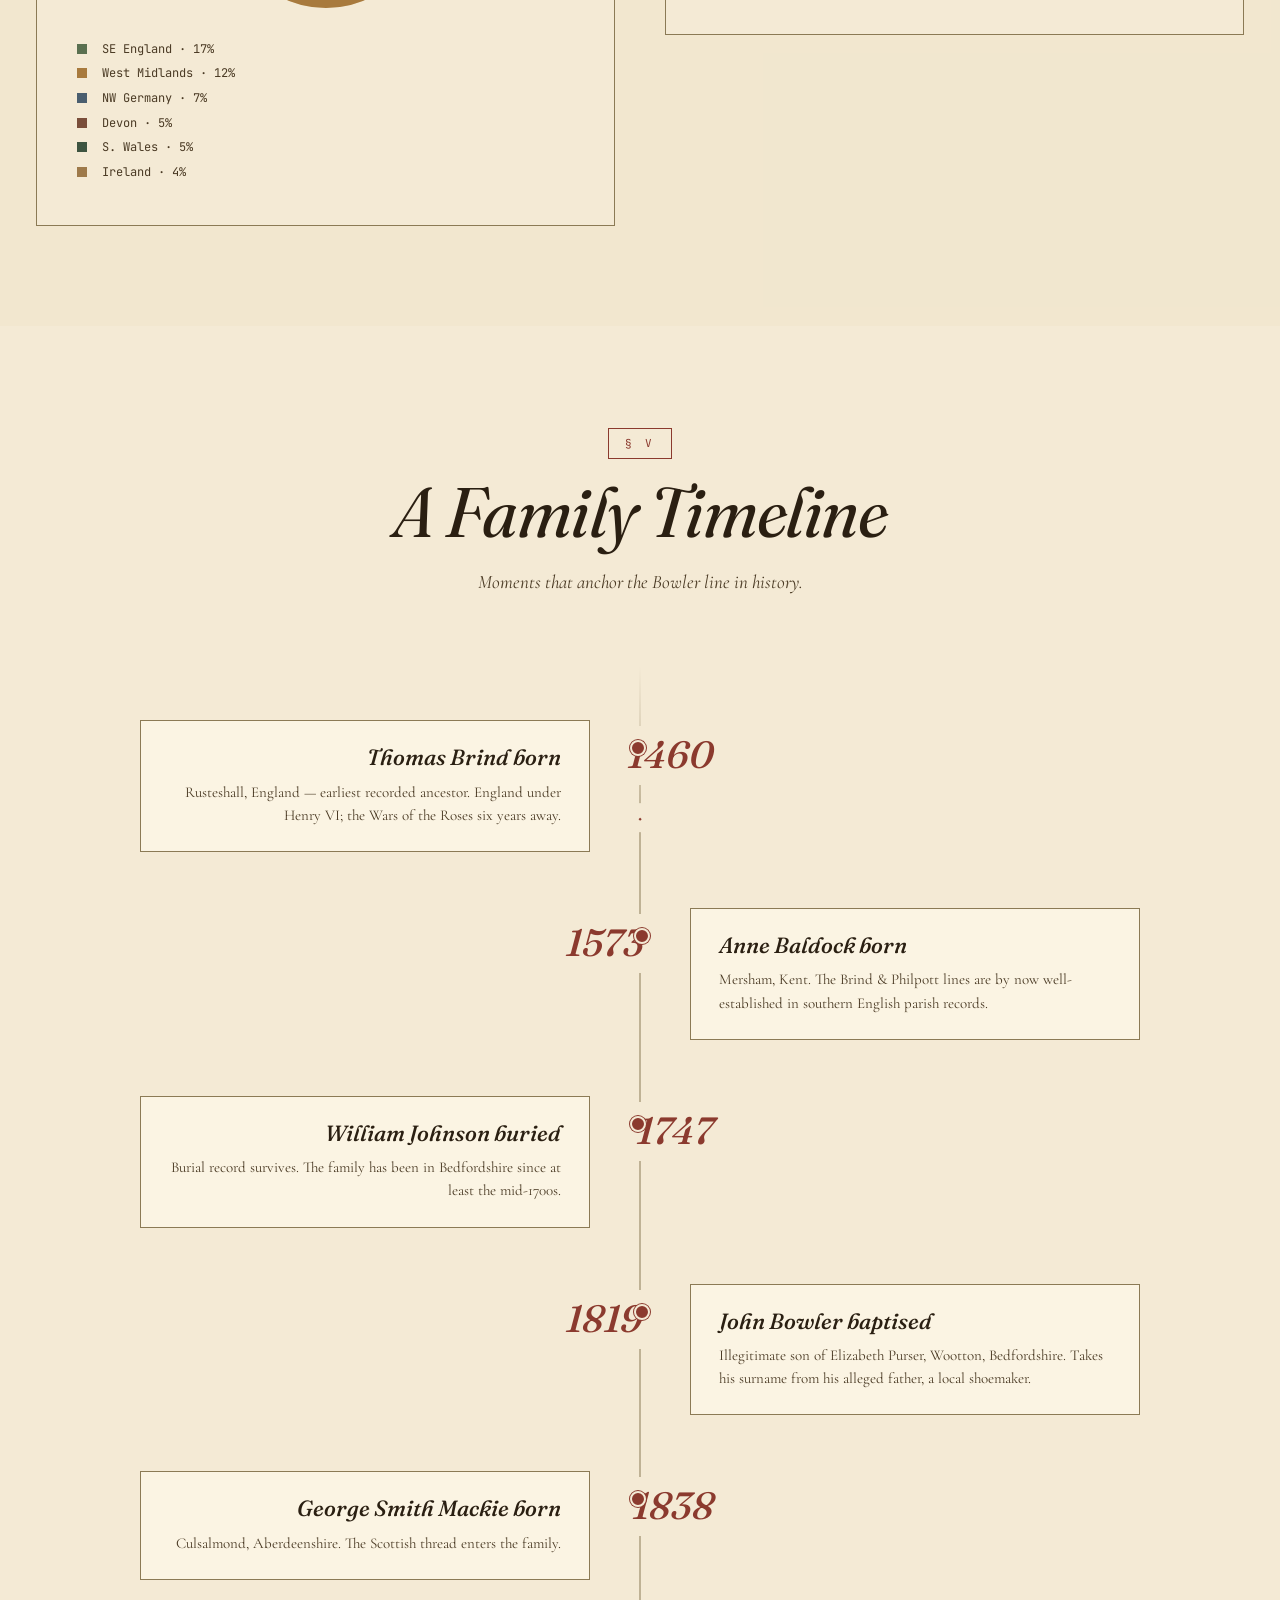
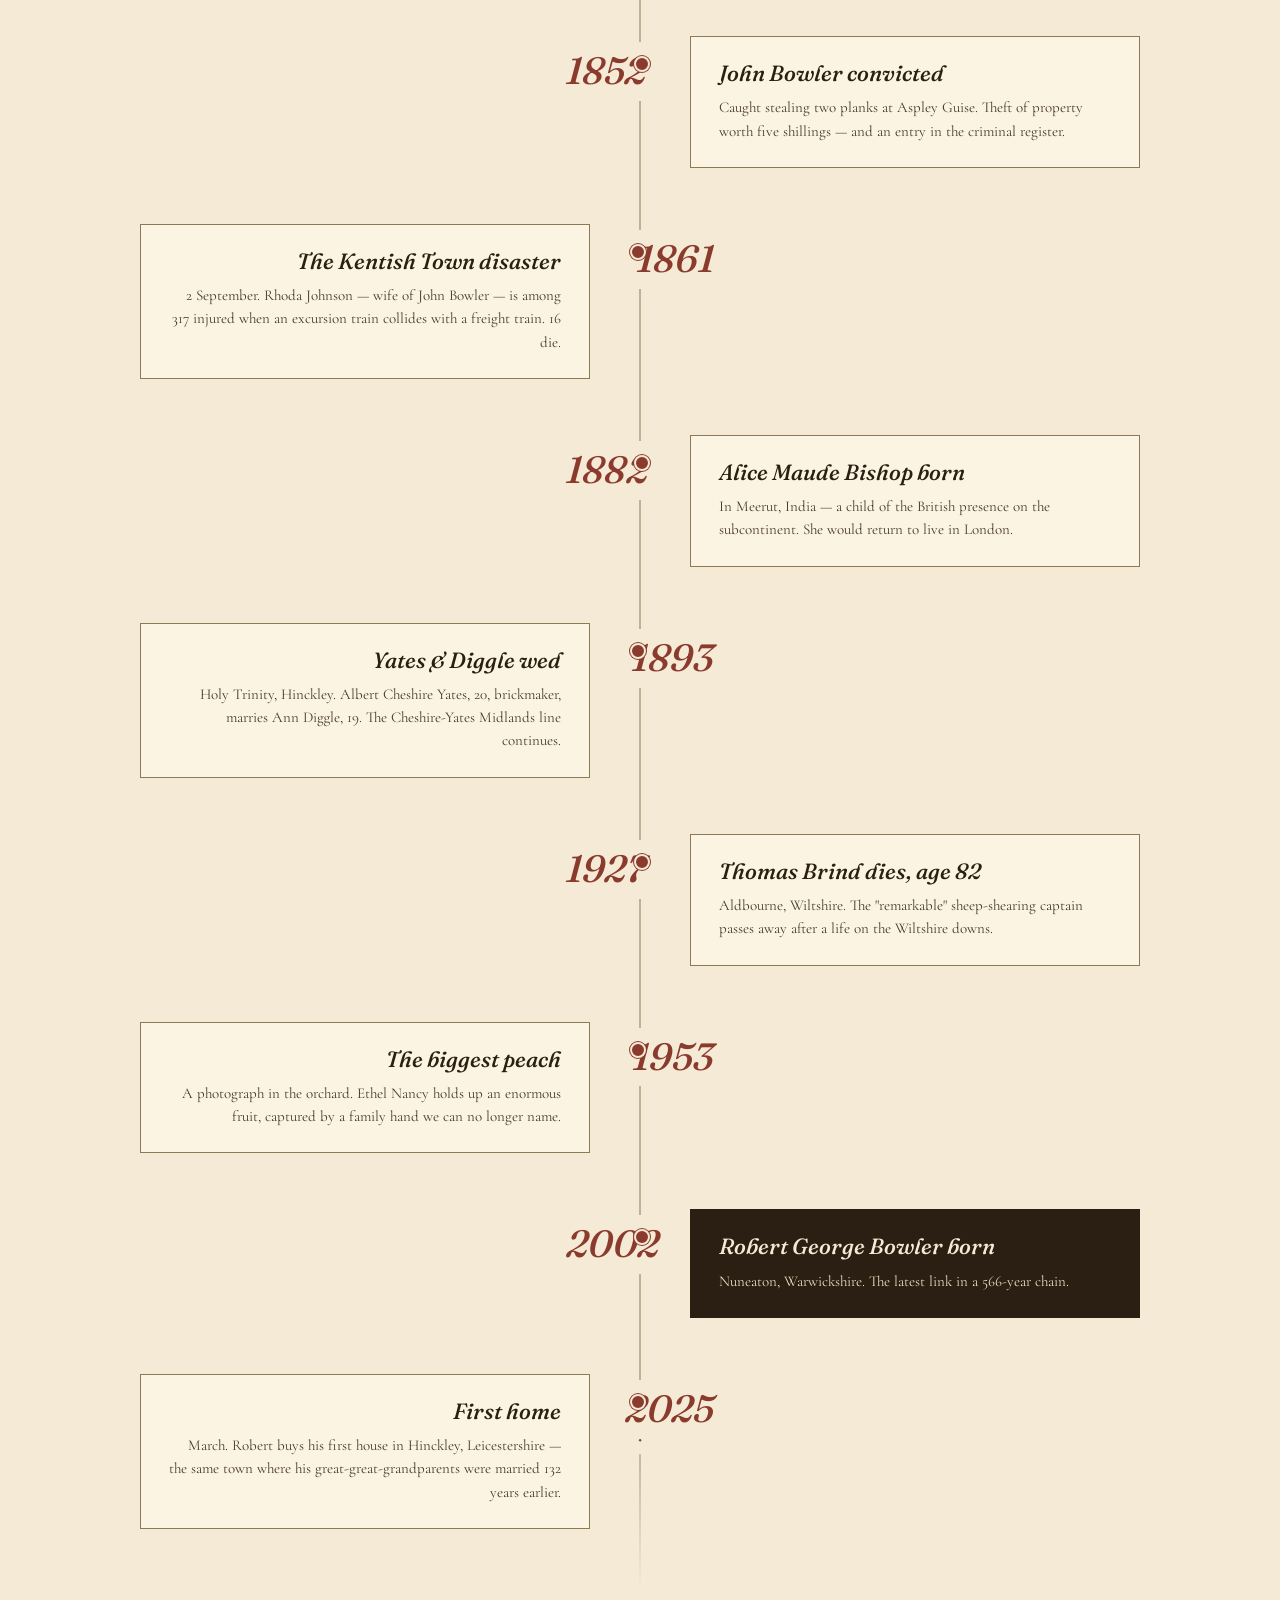
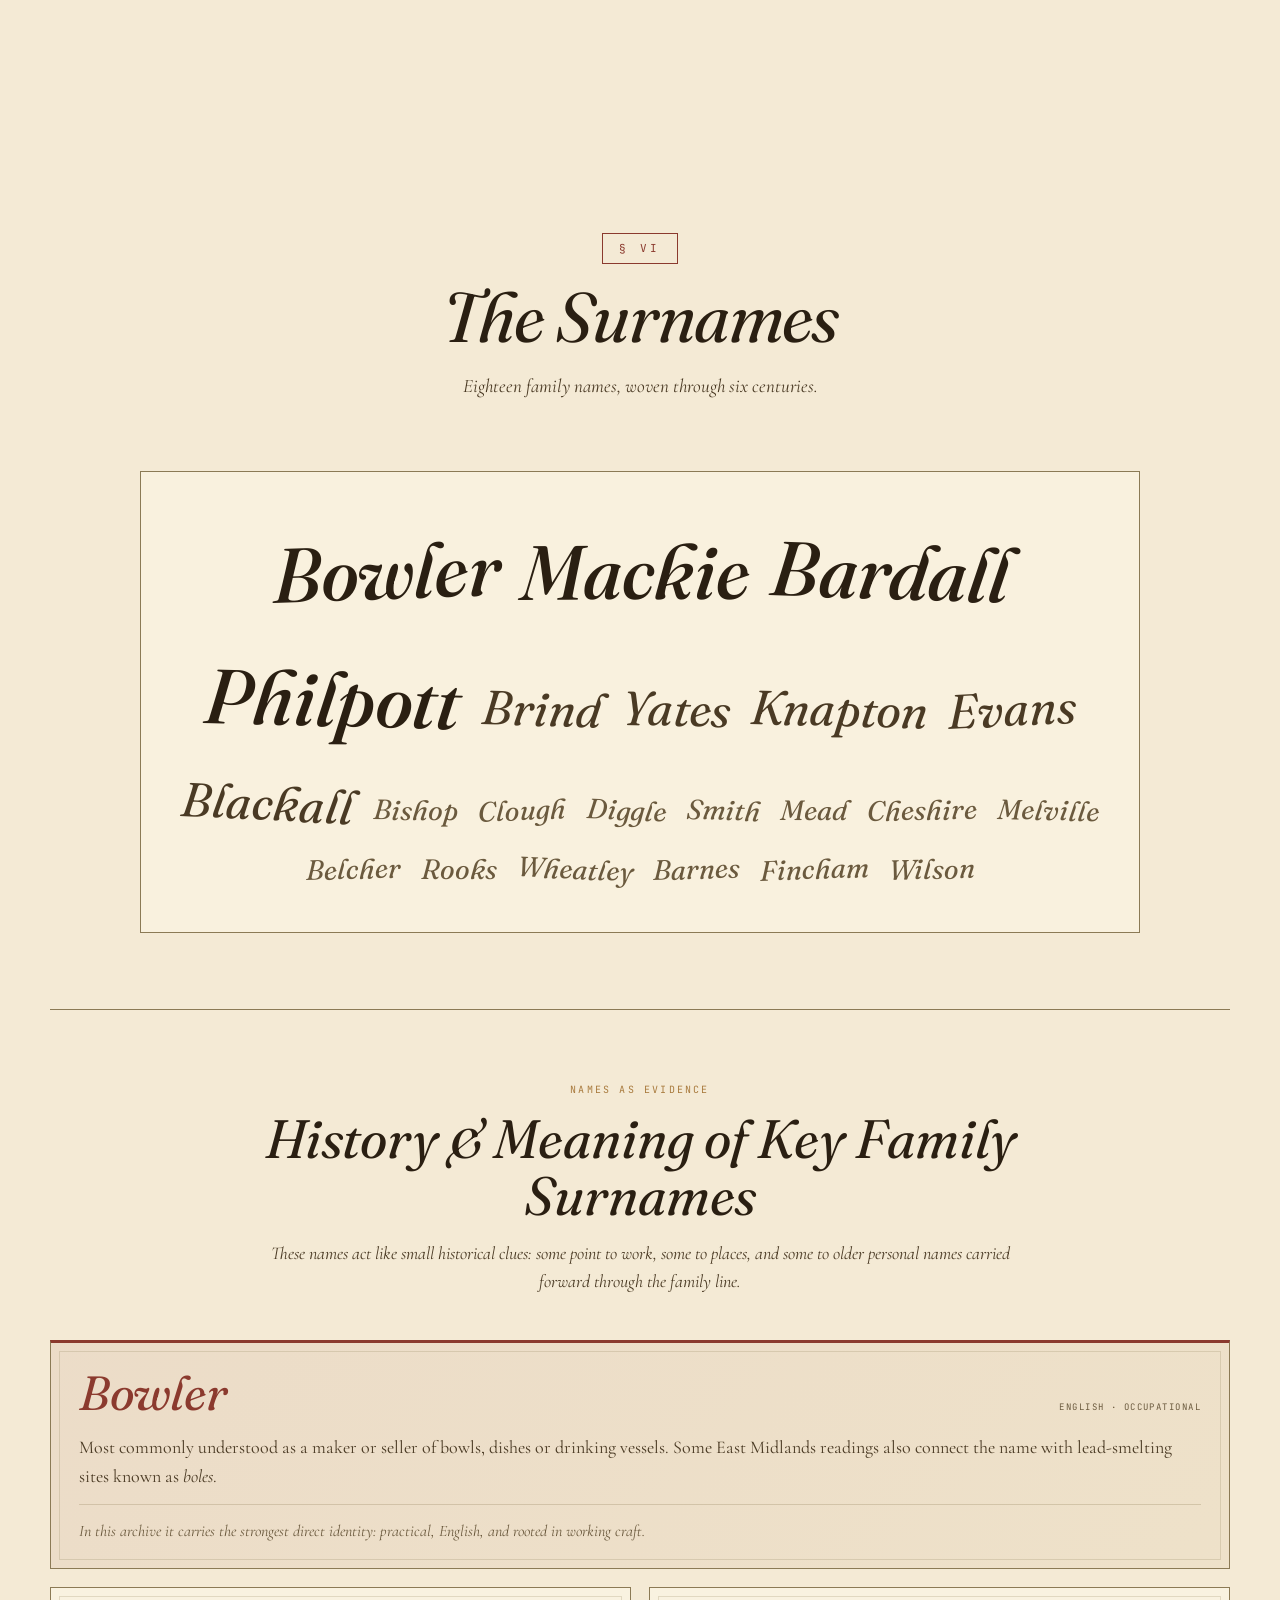
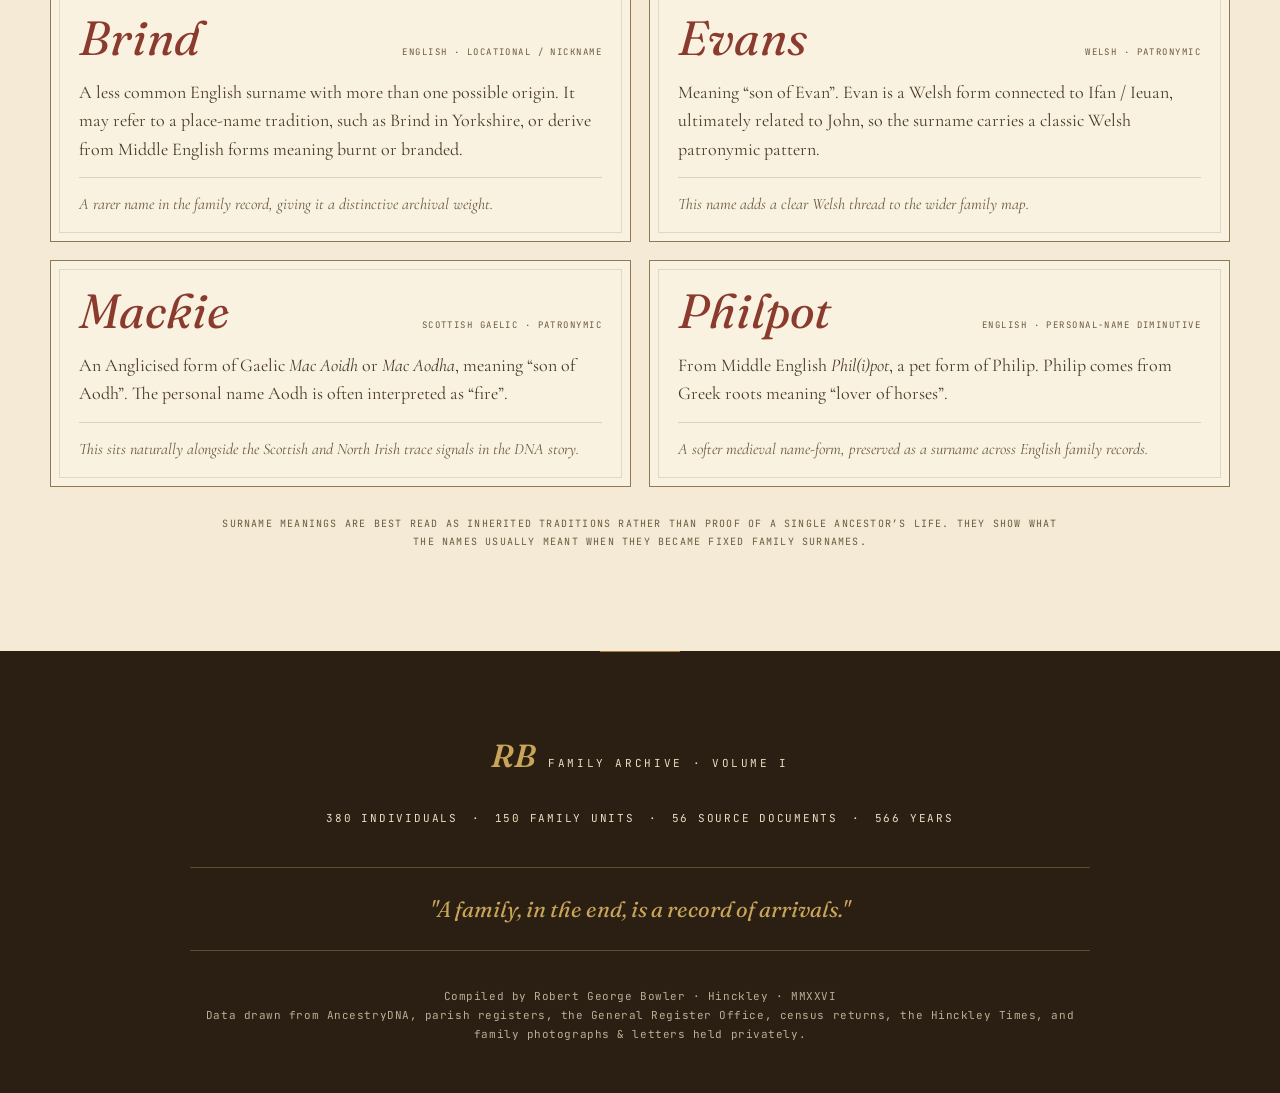
==== commit f2741c6a: "added daniel diggle to notable name" ====
--- a/bowler-family-archive.html
+++ b/bowler-family-archive.html
@@ -2091,7 +2091,7 @@
   <div class="section-head">
     <span class="section-num">§ III</span>
     <h2 class="section-title">Stories from the Record</h2>
-    <p class="section-sub">Eight lives that deserve more than a date.</p>
+    <p class="section-sub">Lives and stories that deserve more than a date.</p>
   </div>
 
   <div class="stories-grid">
@@ -2151,6 +2151,22 @@
       <div class="story-foot">
         <span class="story-line"></span>
         <span class="story-cite">Family tree screenshot · National Baseball Hall of Fame · Encyclopedia of Cleveland History</span>
+      </div>
+    </article>
+
+
+
+    <article class="story">
+      <div class="story-tag">Rebellion · 1797–1817</div>
+      <h3 class="story-title">The Luddite Bitter</h3>
+      <div class="story-body">
+        <p><strong>Daniel Diggle</strong> appears in Robert's family tree as his <strong>6th great-granduncle</strong>. Born in Basford in 1797, he married <strong>Catherine Cockram</strong> in November 1816; their daughter, Sarah Ann, was christened later in 1817.</p>
+        <p>His short life became tied to the final, violent edge of the Luddite story. Contemporary newspaper reports record that he was convicted of shooting at George Kerry in Radford and was executed in front of Nottingham's Shire Hall on <strong>2 April 1817</strong>.</p>
+        <p>Two centuries later, Nottingham's Navigation Brewery turned that grim local memory into a pint: <strong>Daniel Diggle</strong>, a <strong>3.8% English bitter</strong>, described as a malty, smooth beer celebrating Nottingham's history of rebellion and named after the infamous Luddite.</p>
+      </div>
+      <div class="story-foot">
+        <span class="story-line"></span>
+        <span class="story-cite">Ancestry family tree record · Luddite Bicentenary / Nottingham Review &amp; Nottingham Journal · Navigation Brewery / Untappd</span>
       </div>
     </article>
 
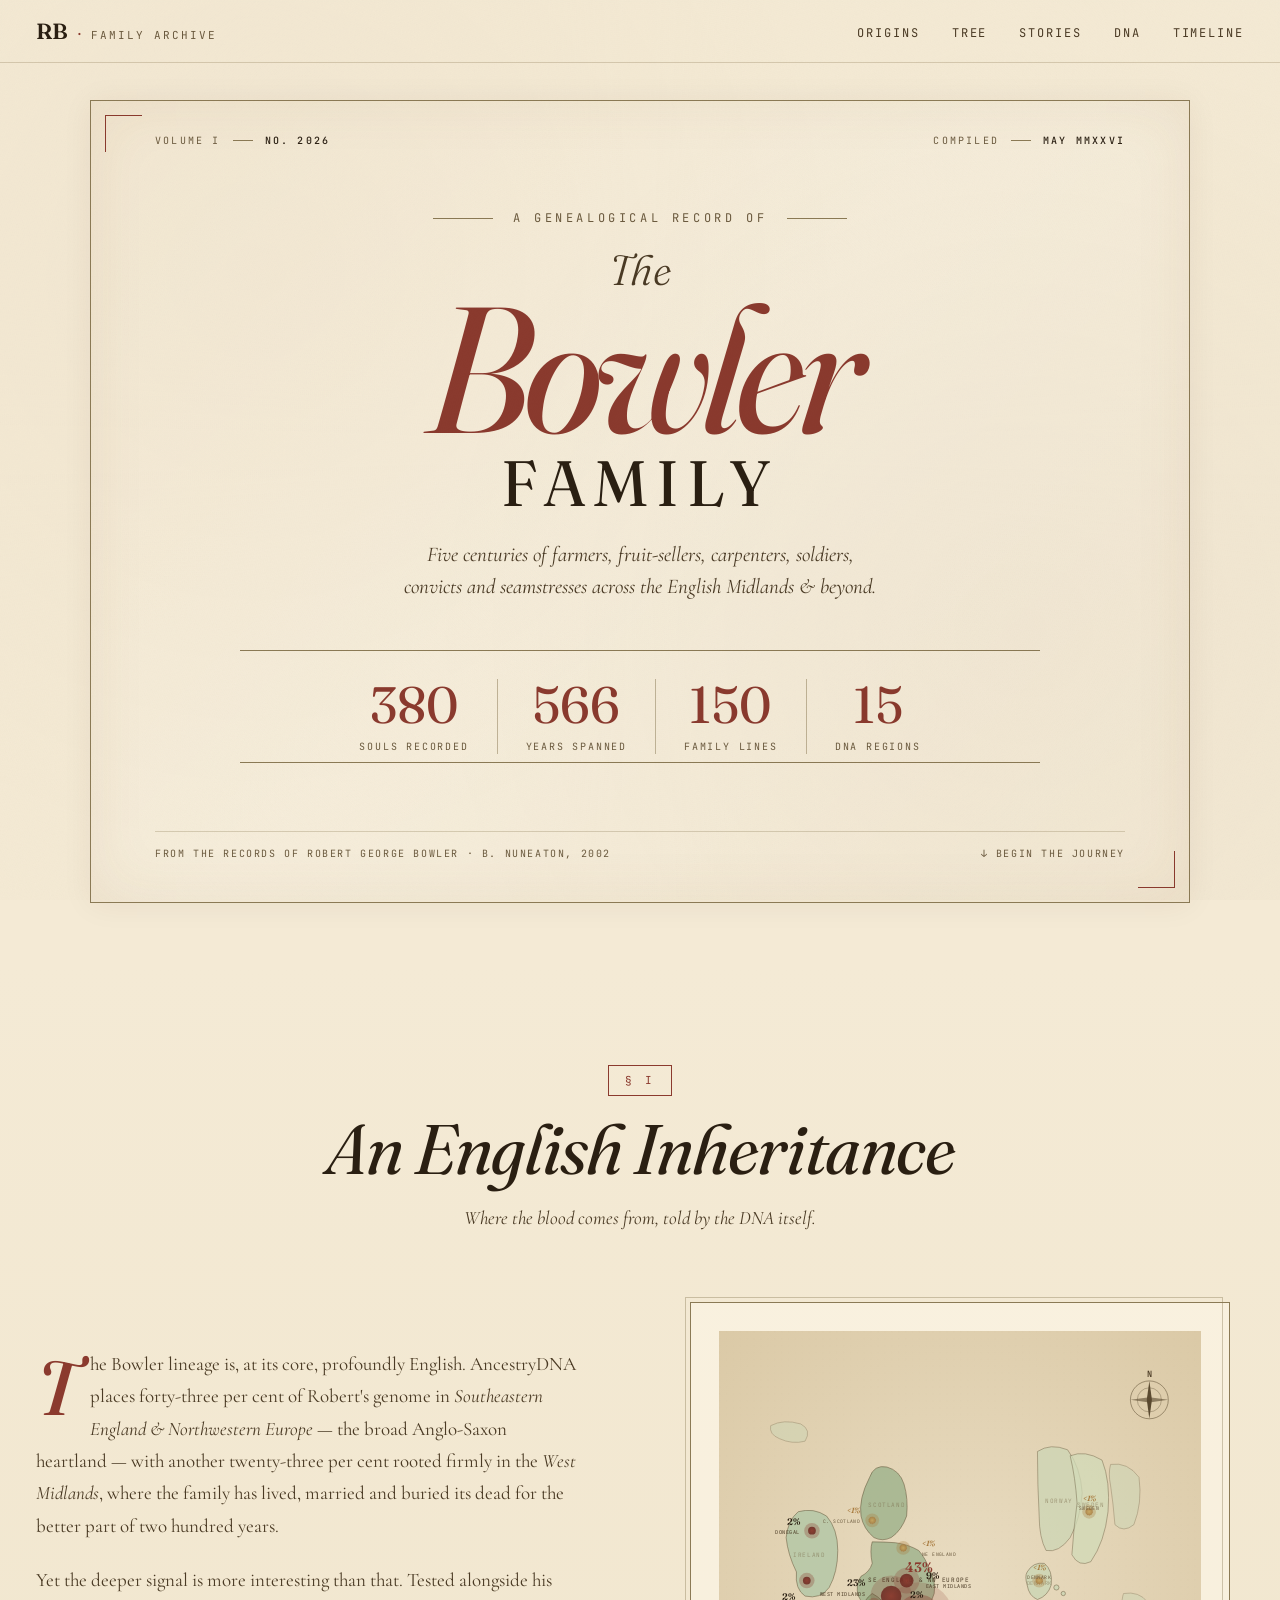
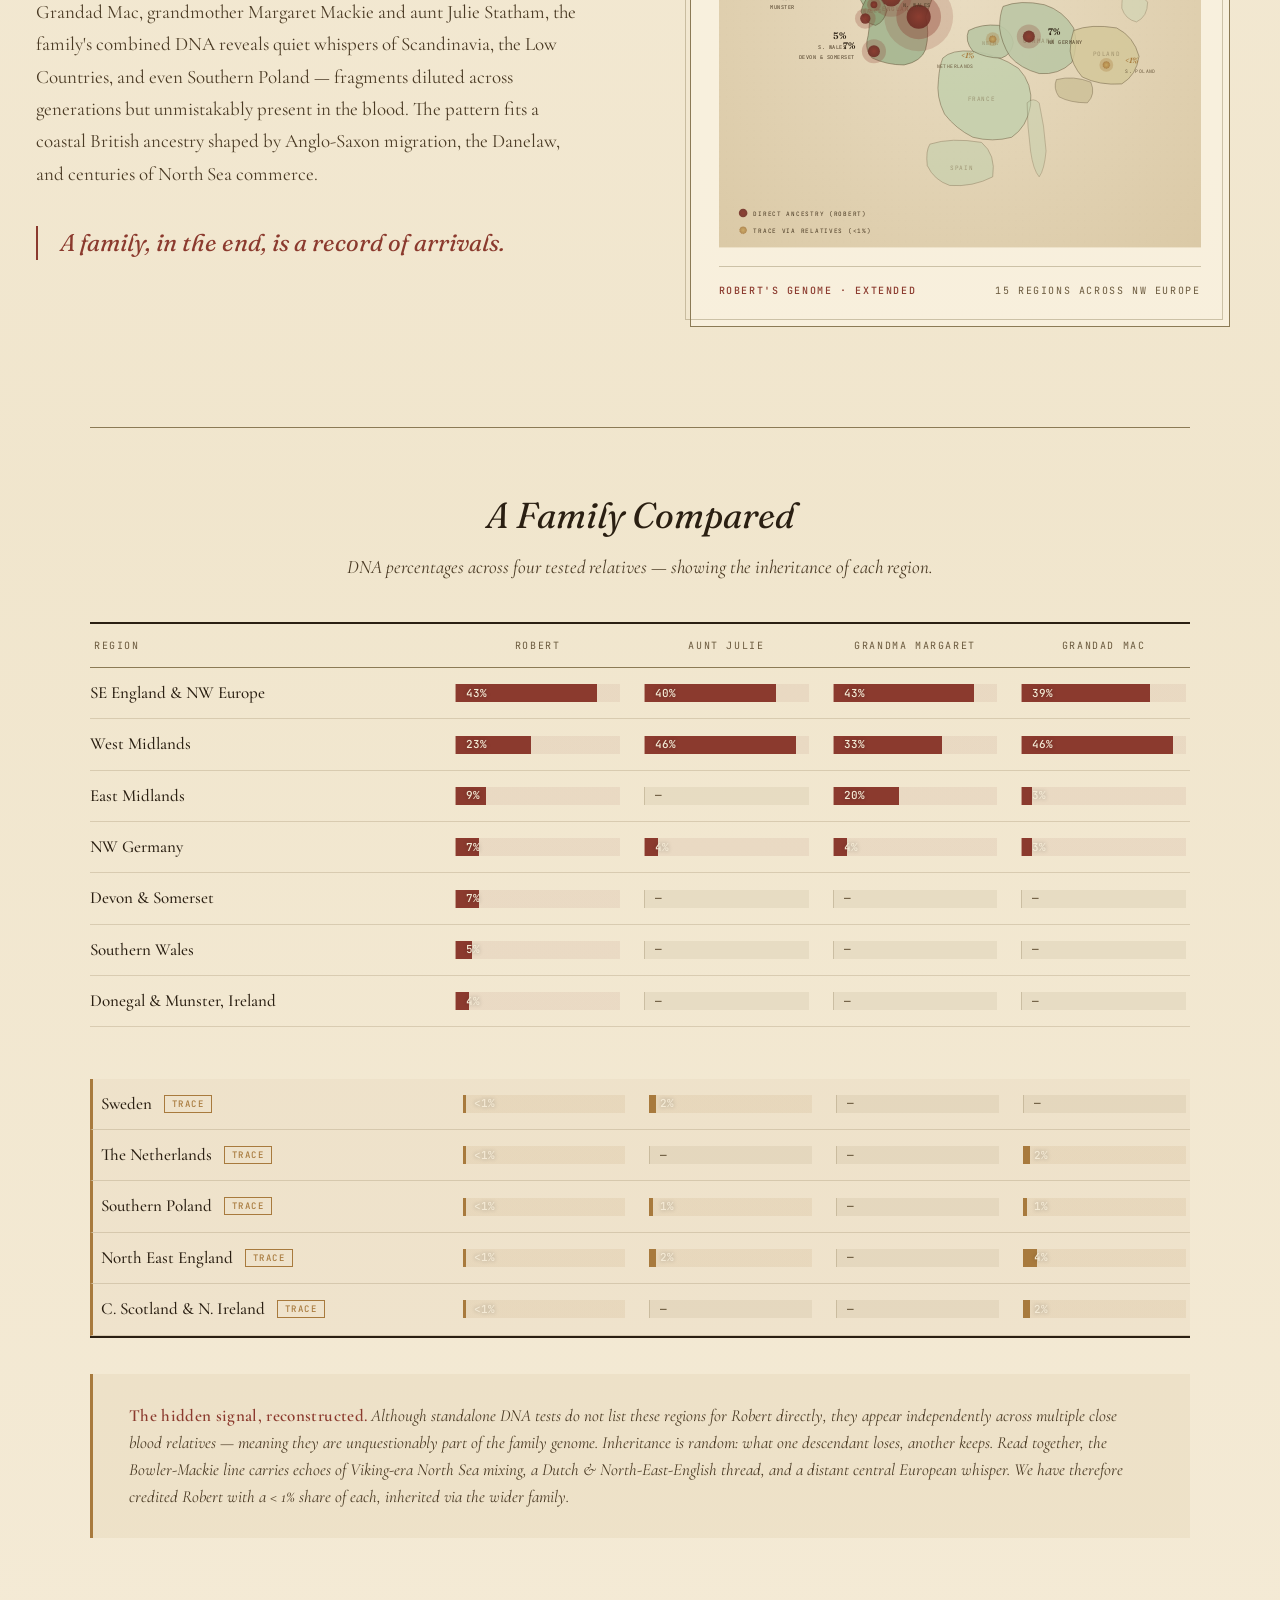
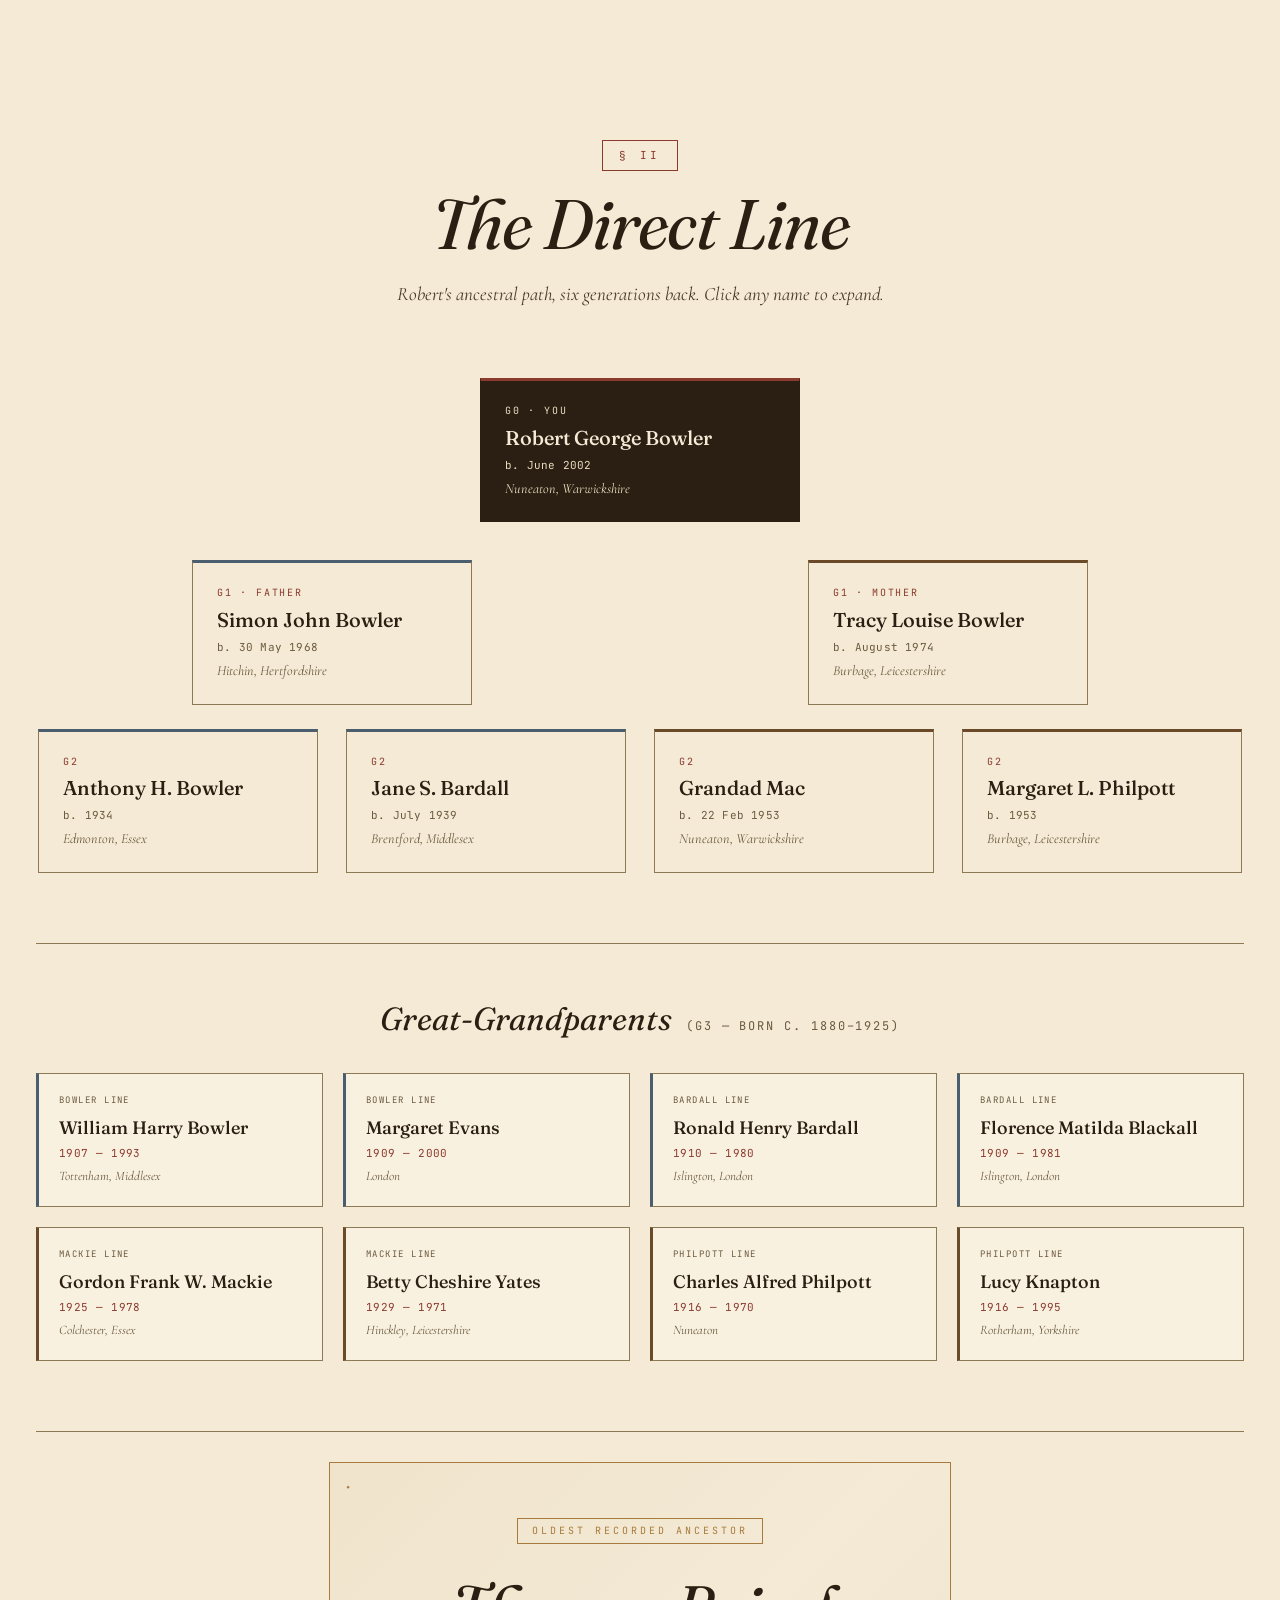
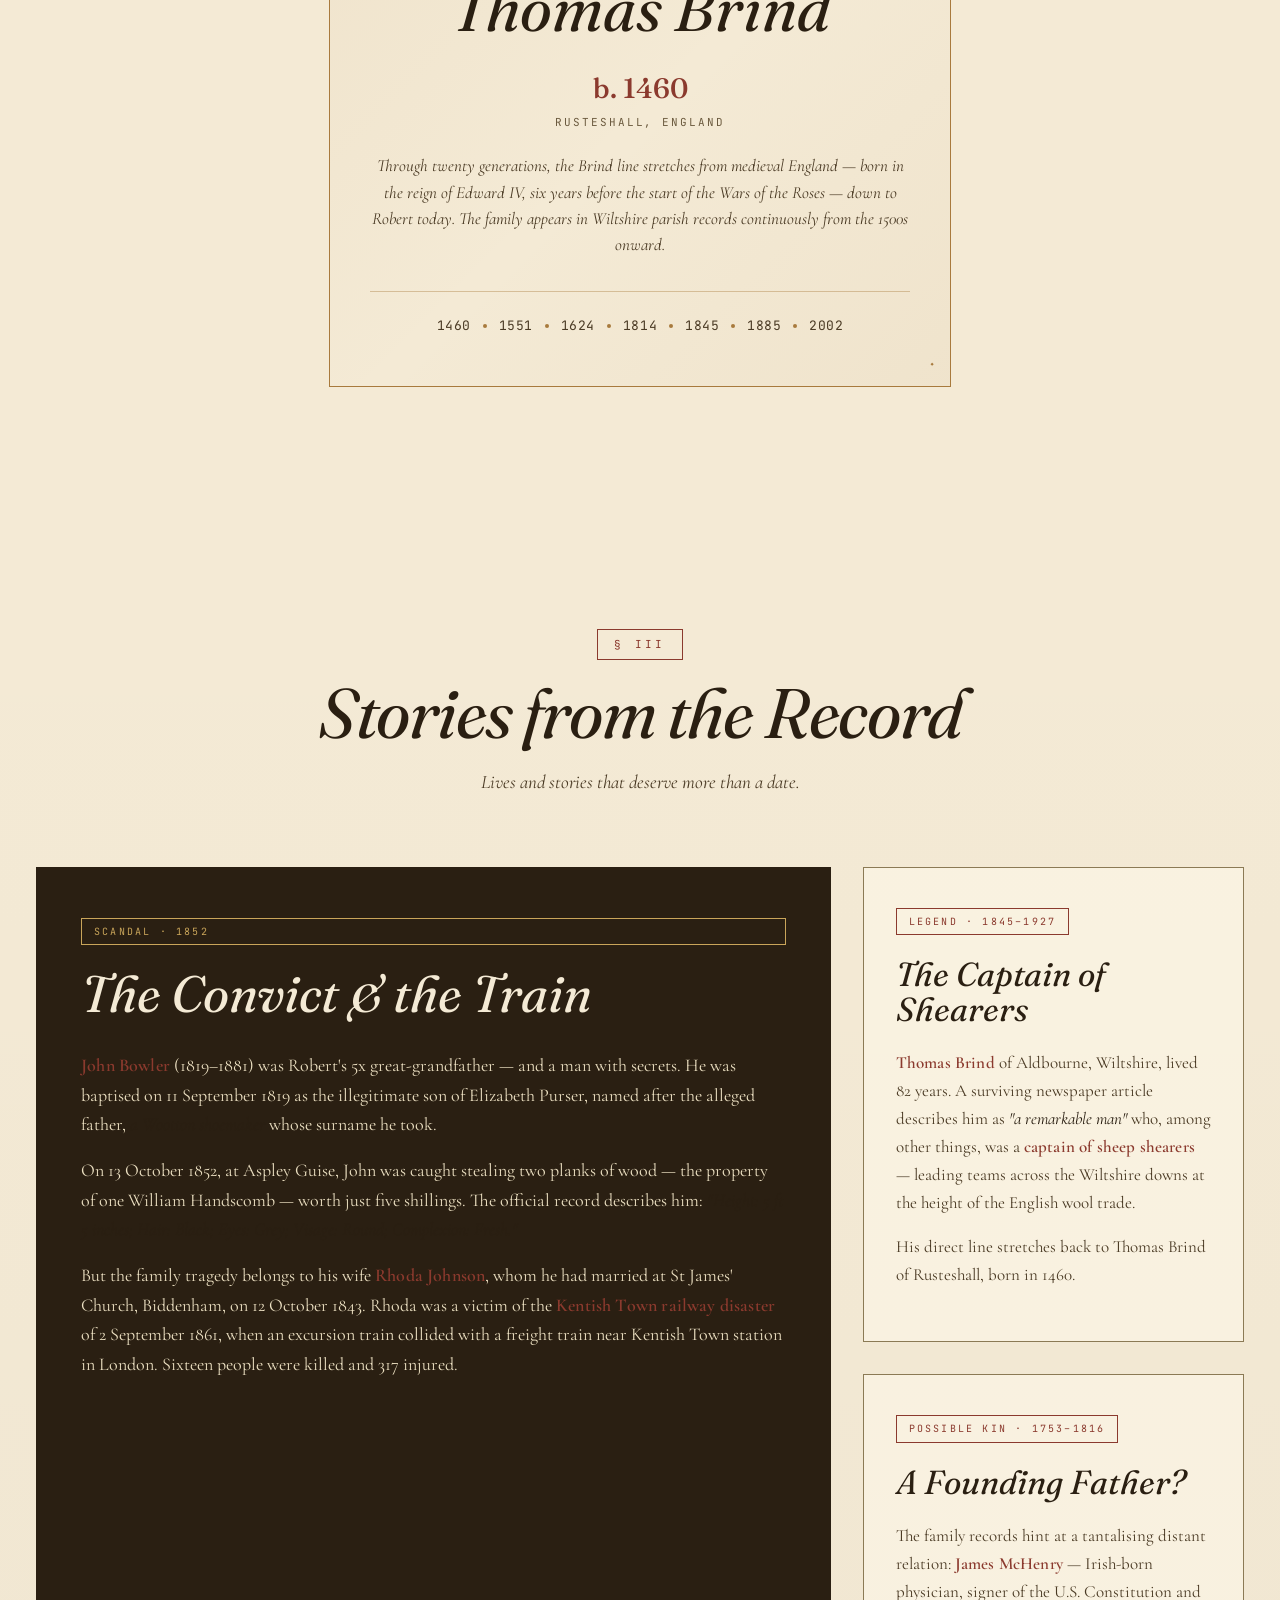
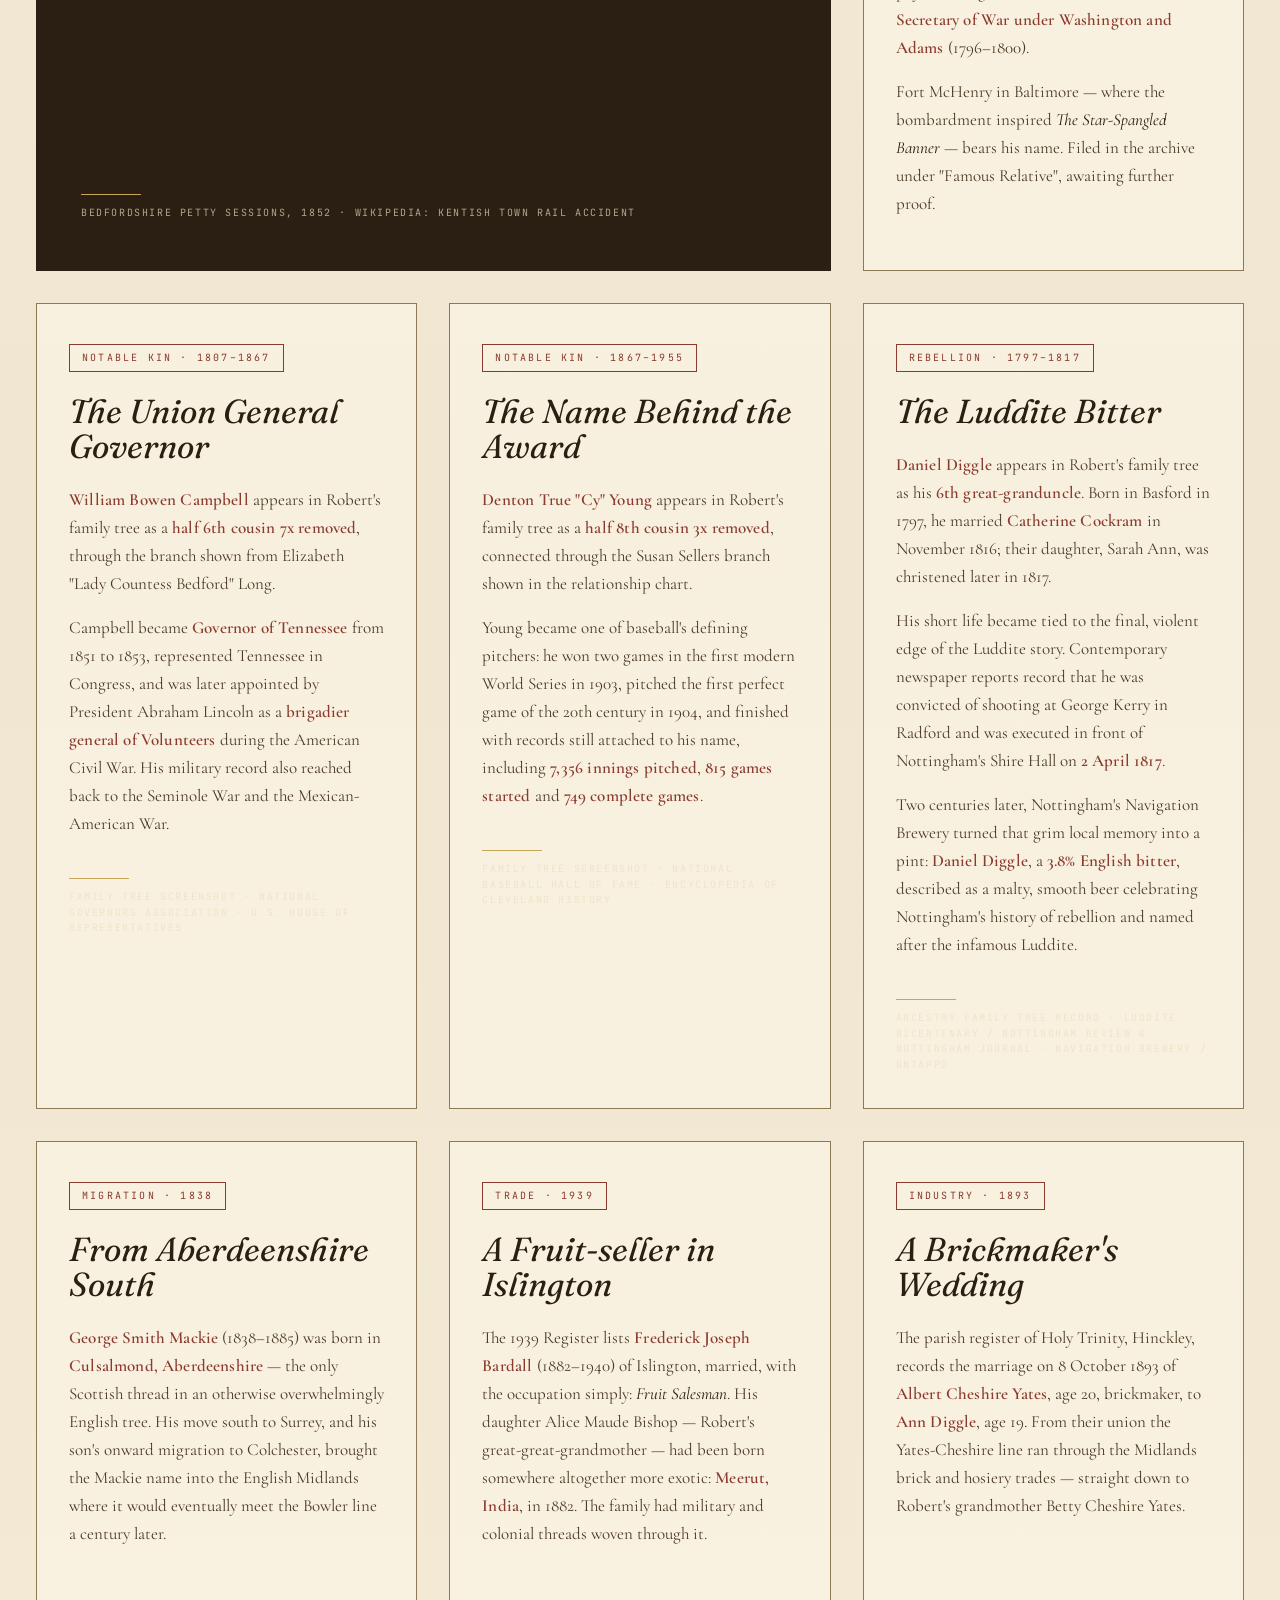
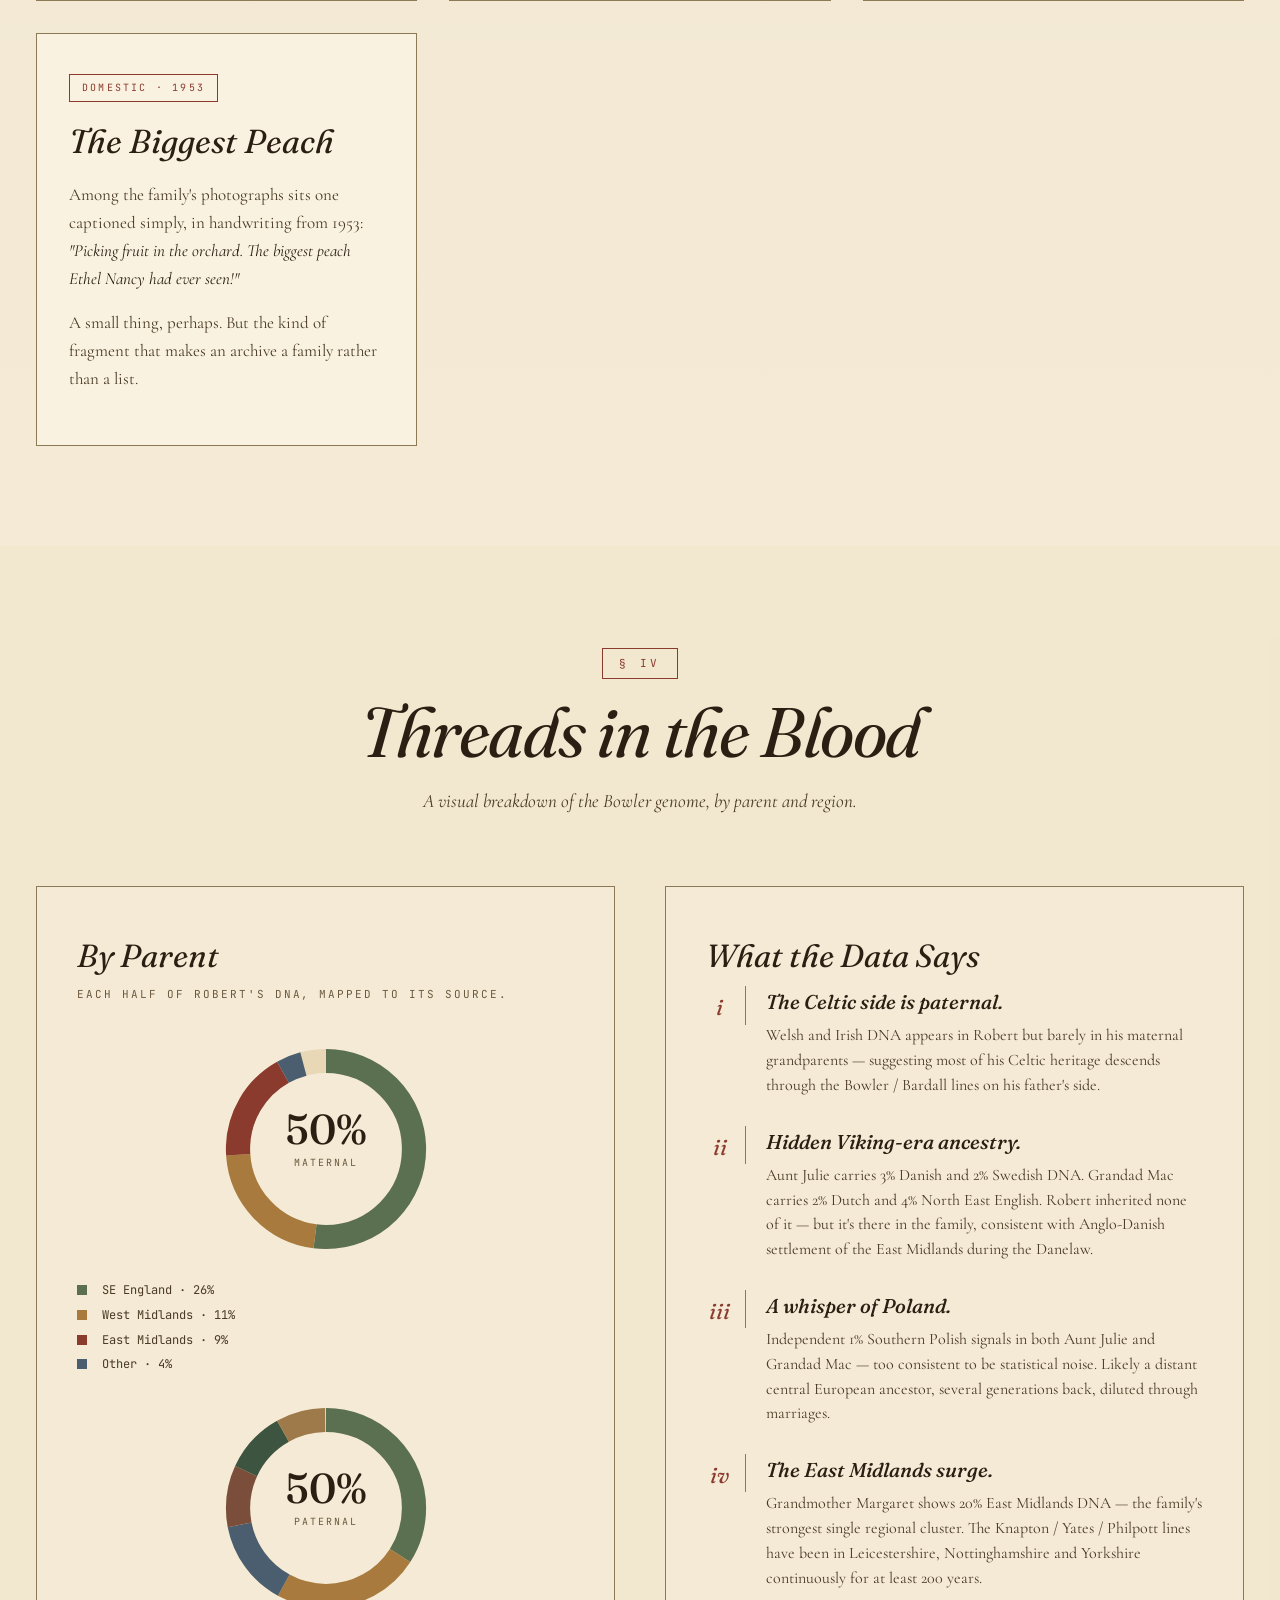
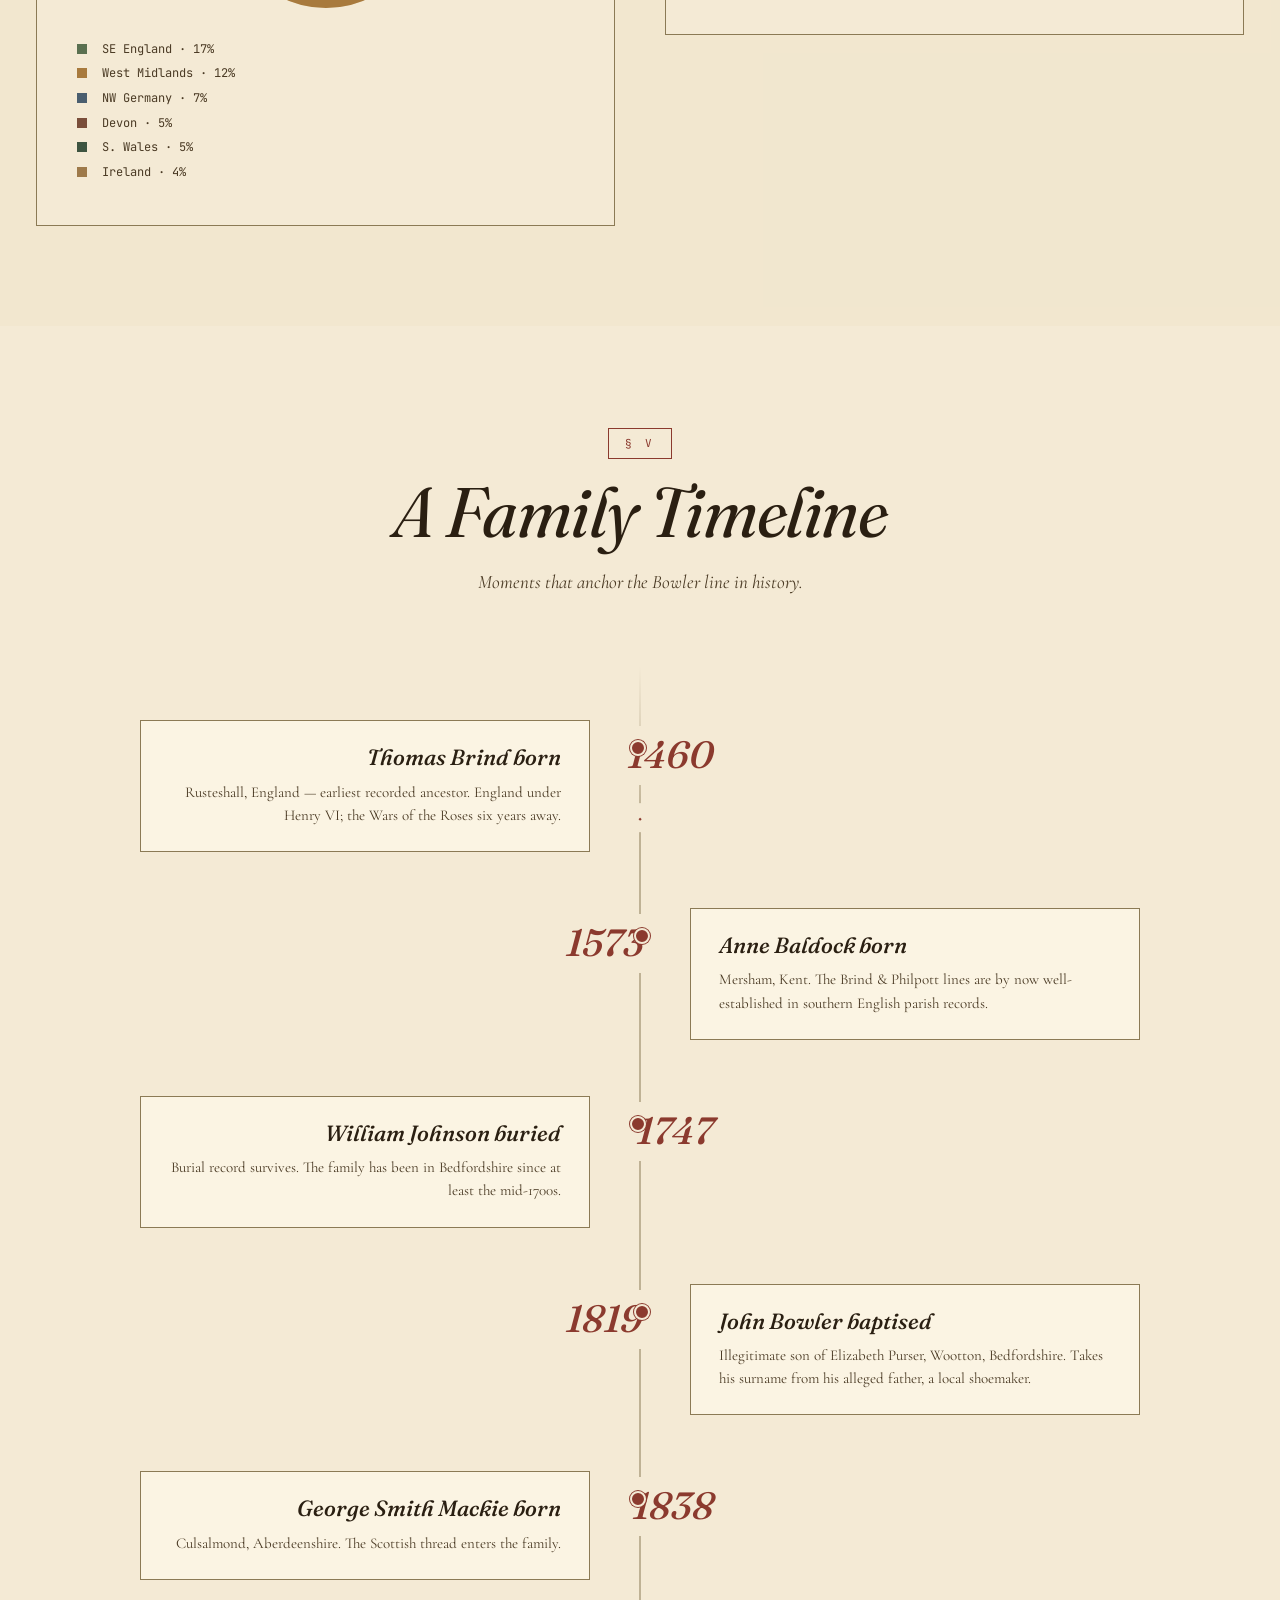
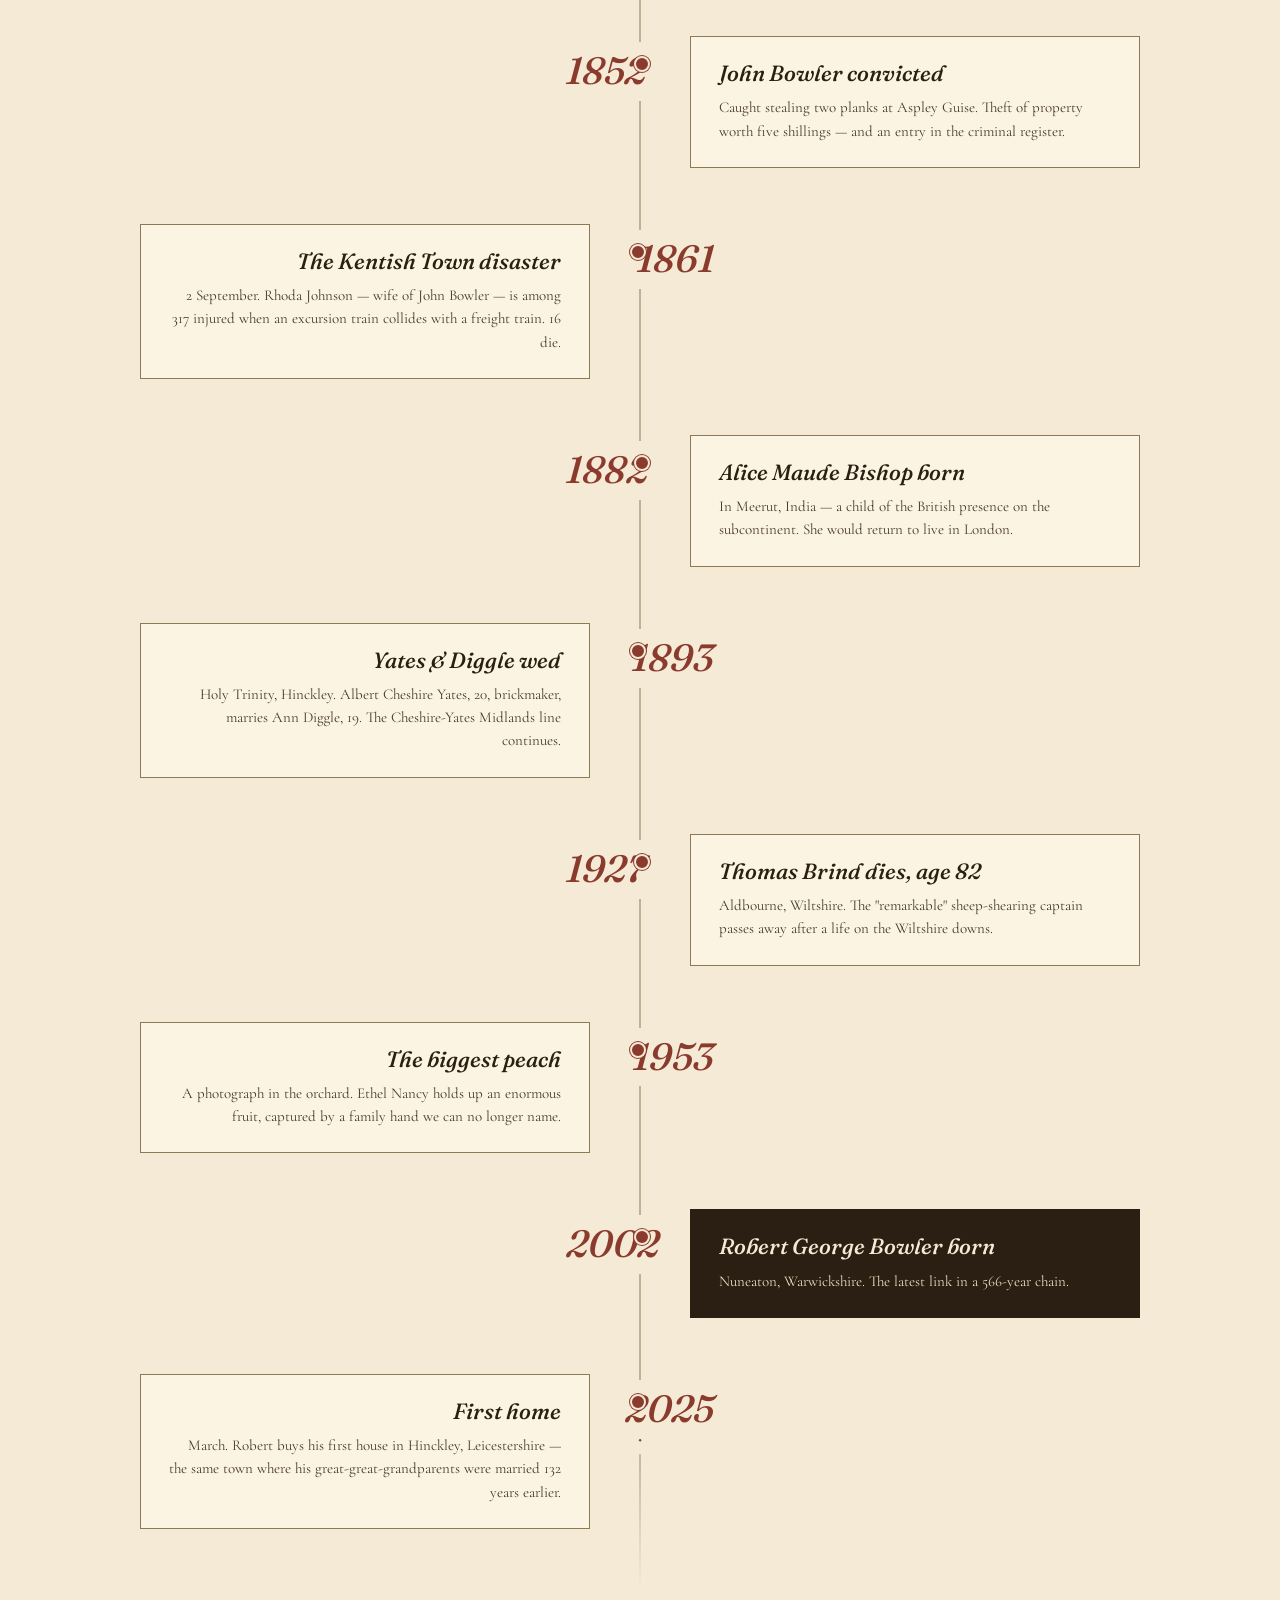
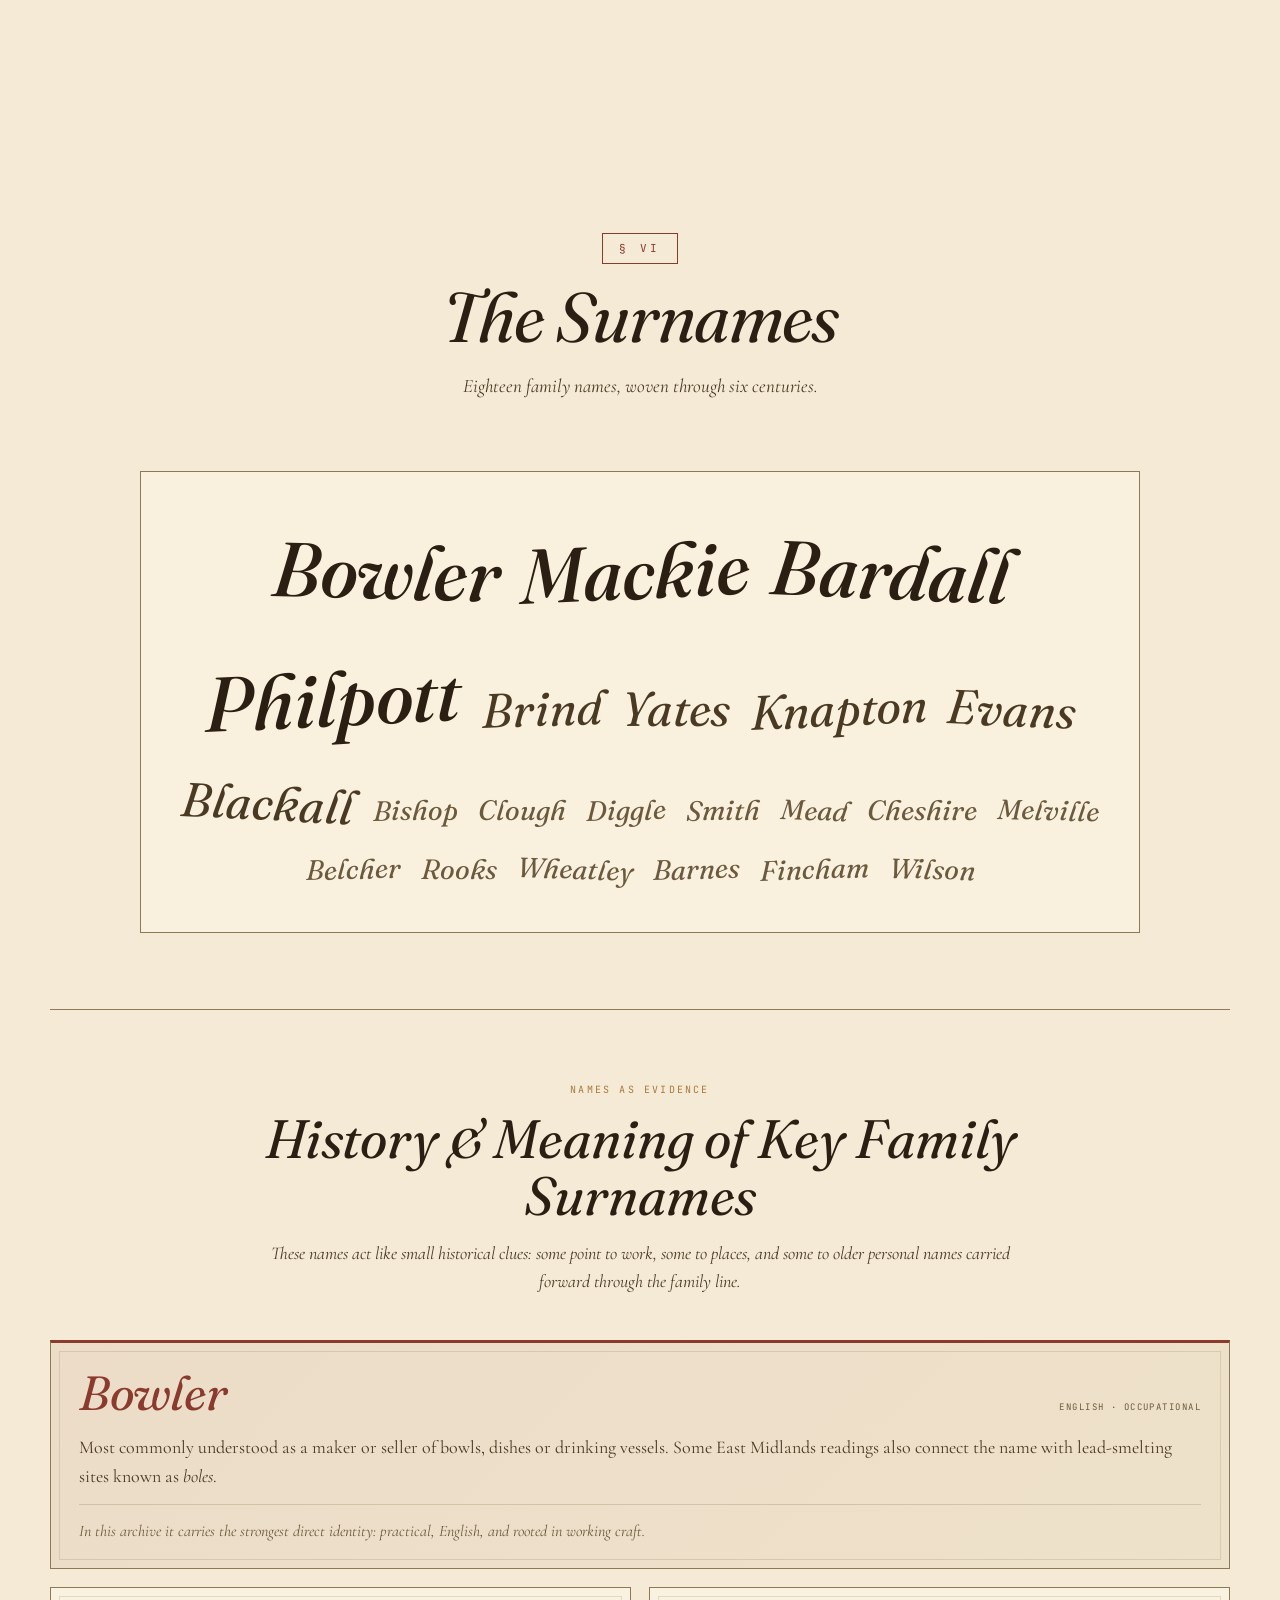
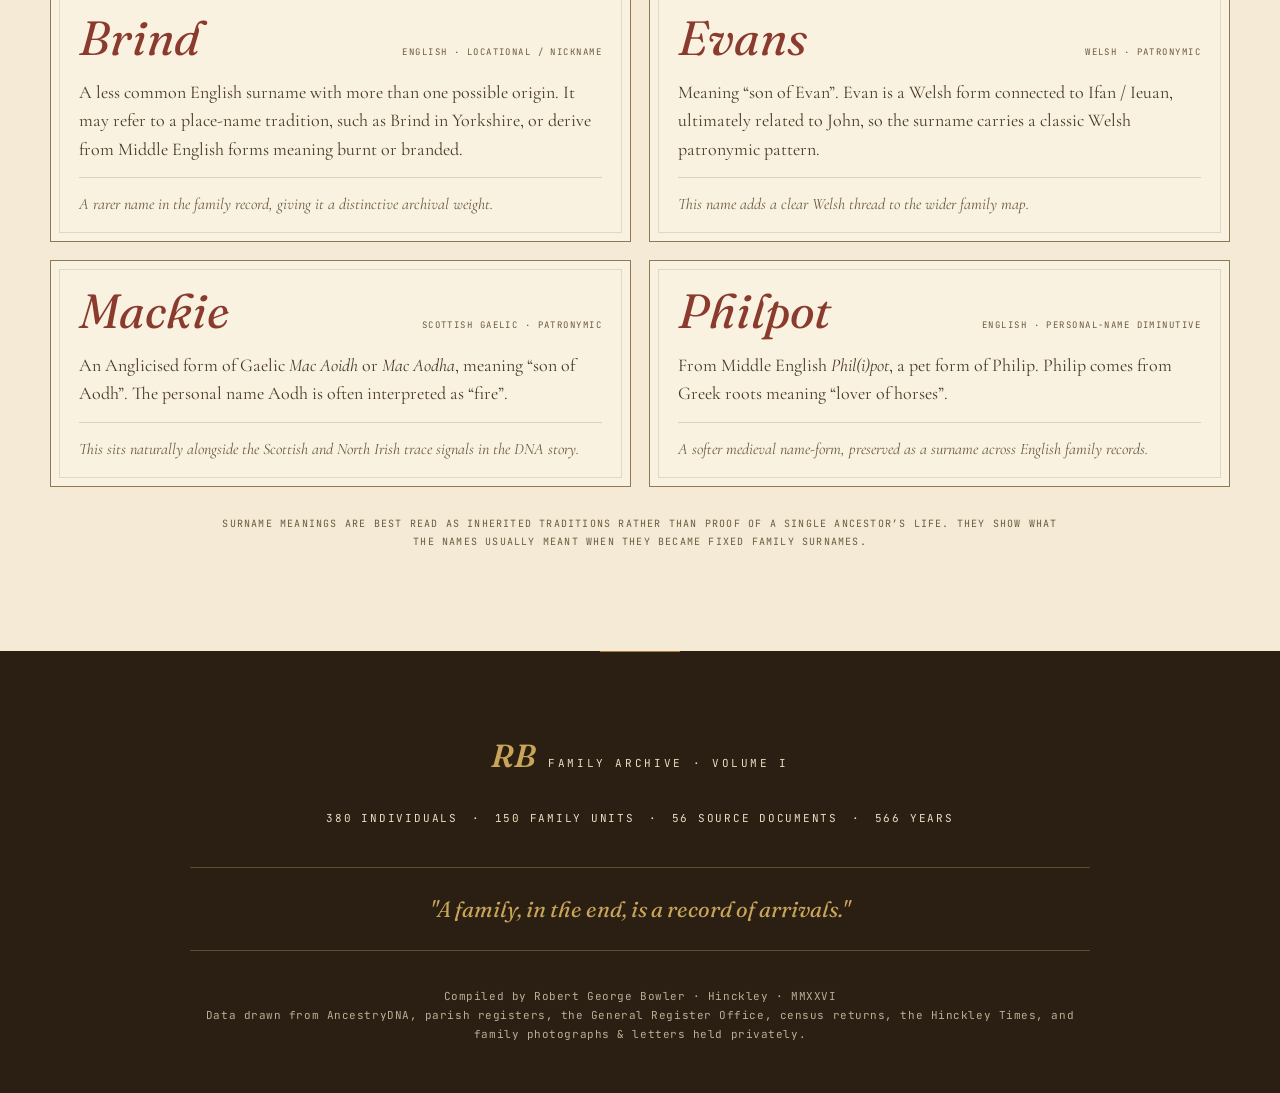
==== commit 43e55e99: "Install Vercel Web Analytics ## Vercel Web Analytics Implementation  Successfully installed and conf" ====
--- a/bowler-family-archive.html
+++ b/bowler-family-archive.html
@@ -1555,6 +1555,10 @@
 }
 
 </style>
+<script>
+  window.va = window.va || function () { (window.vaq = window.vaq || []).push(arguments); };
+</script>
+<script defer src="/_vercel/insights/script.js"></script>
 </head>
 <body>
 
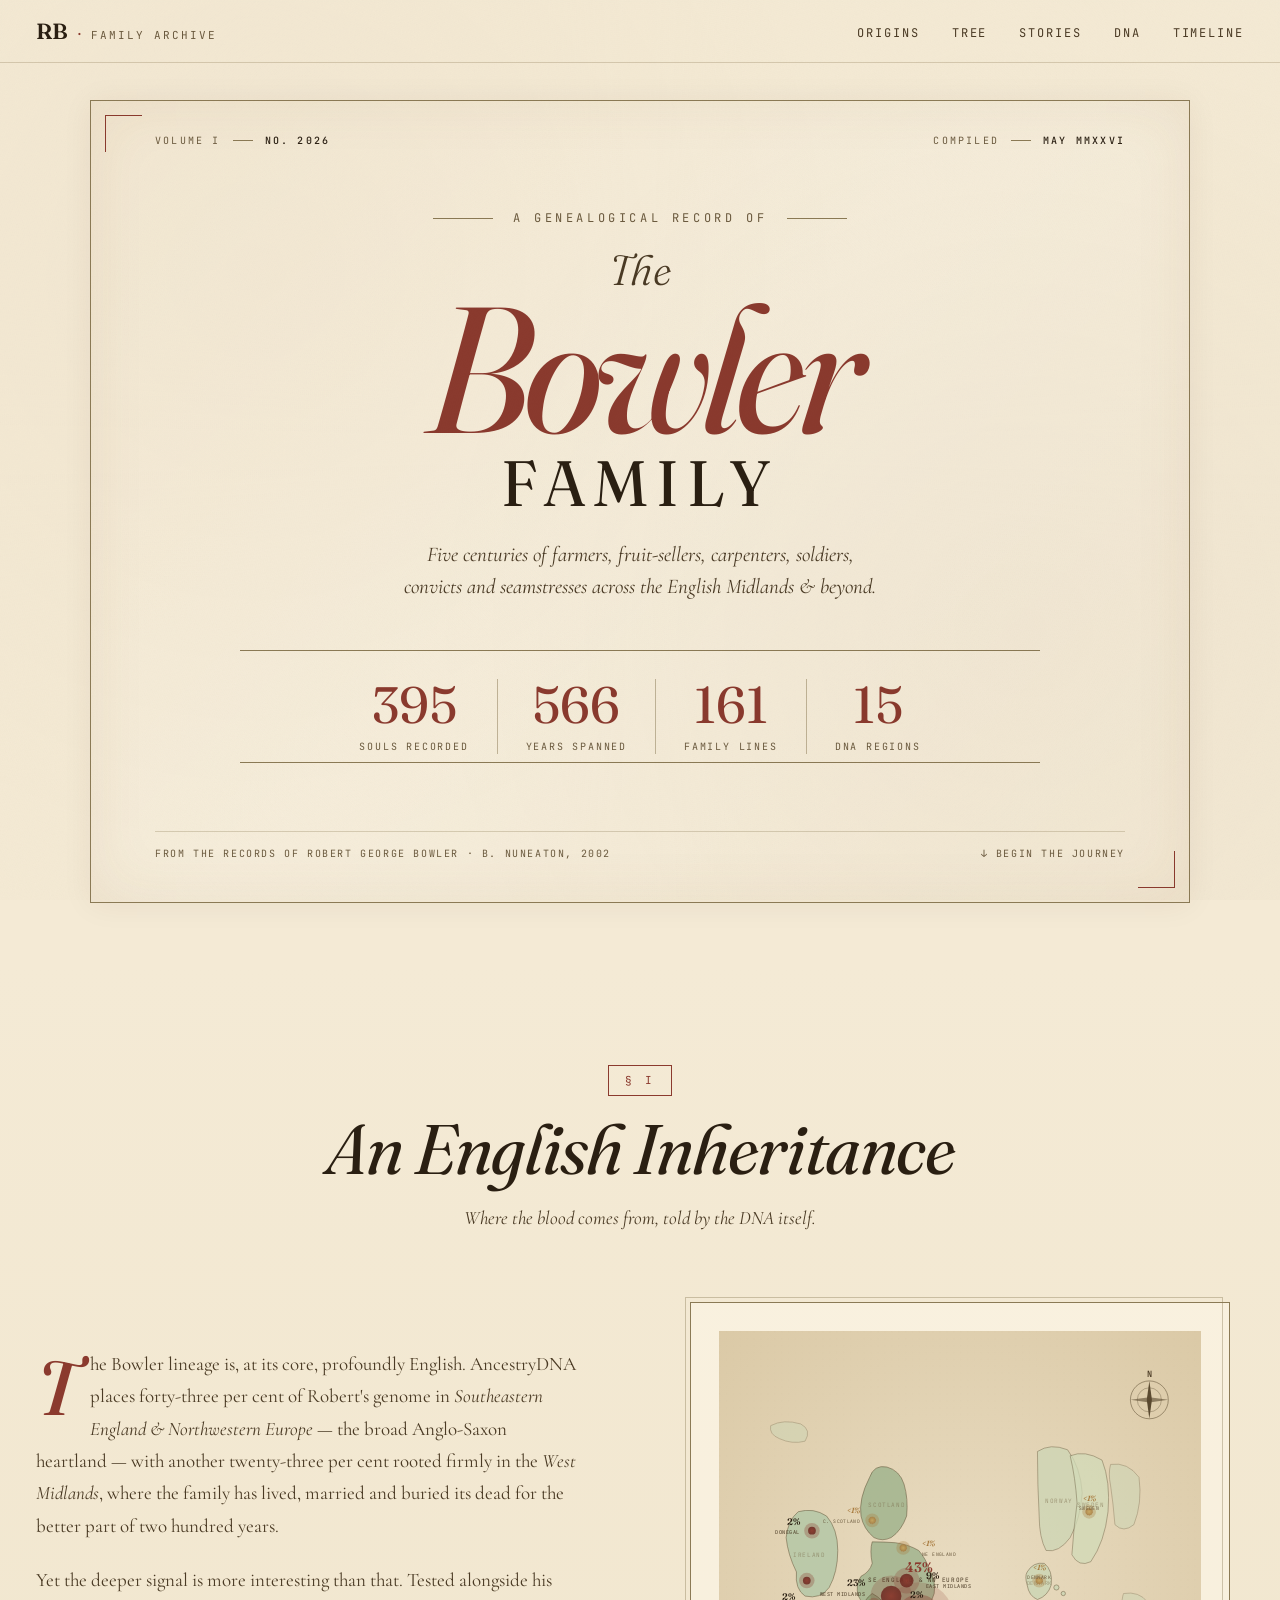
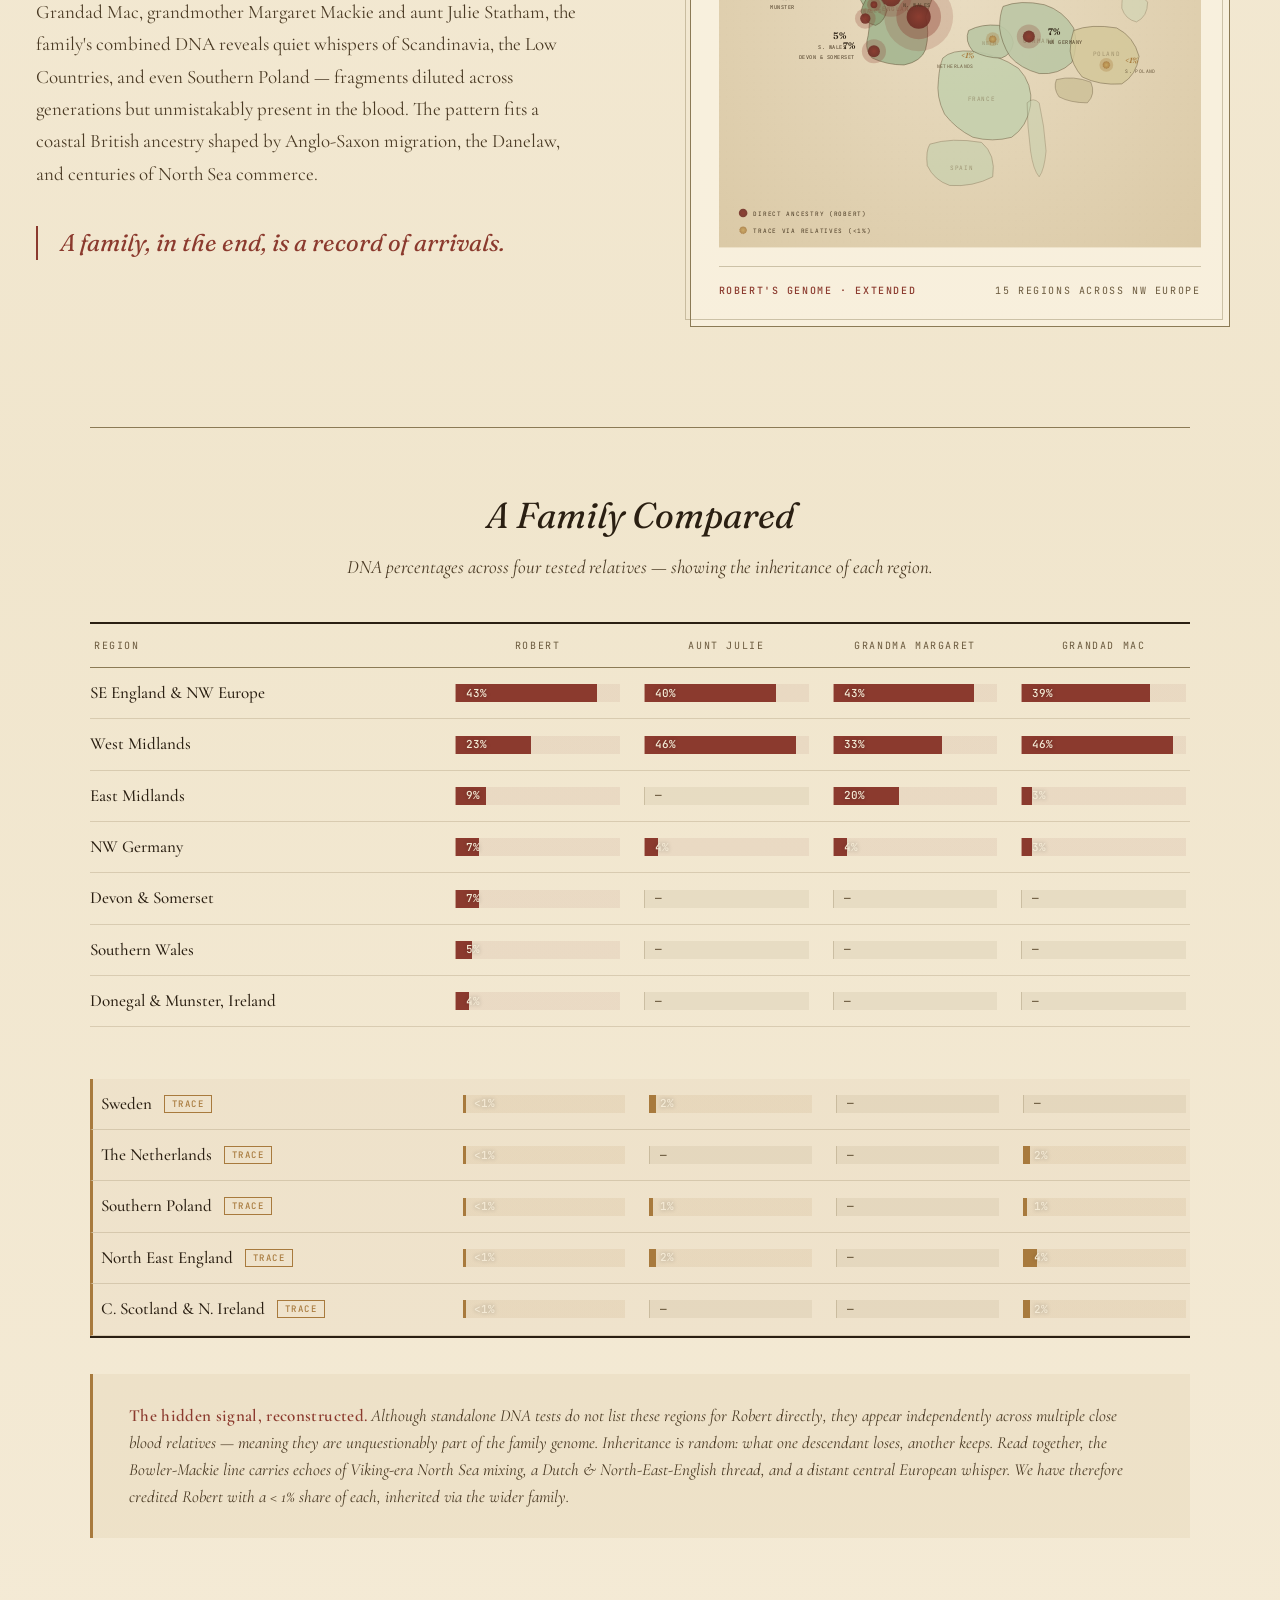
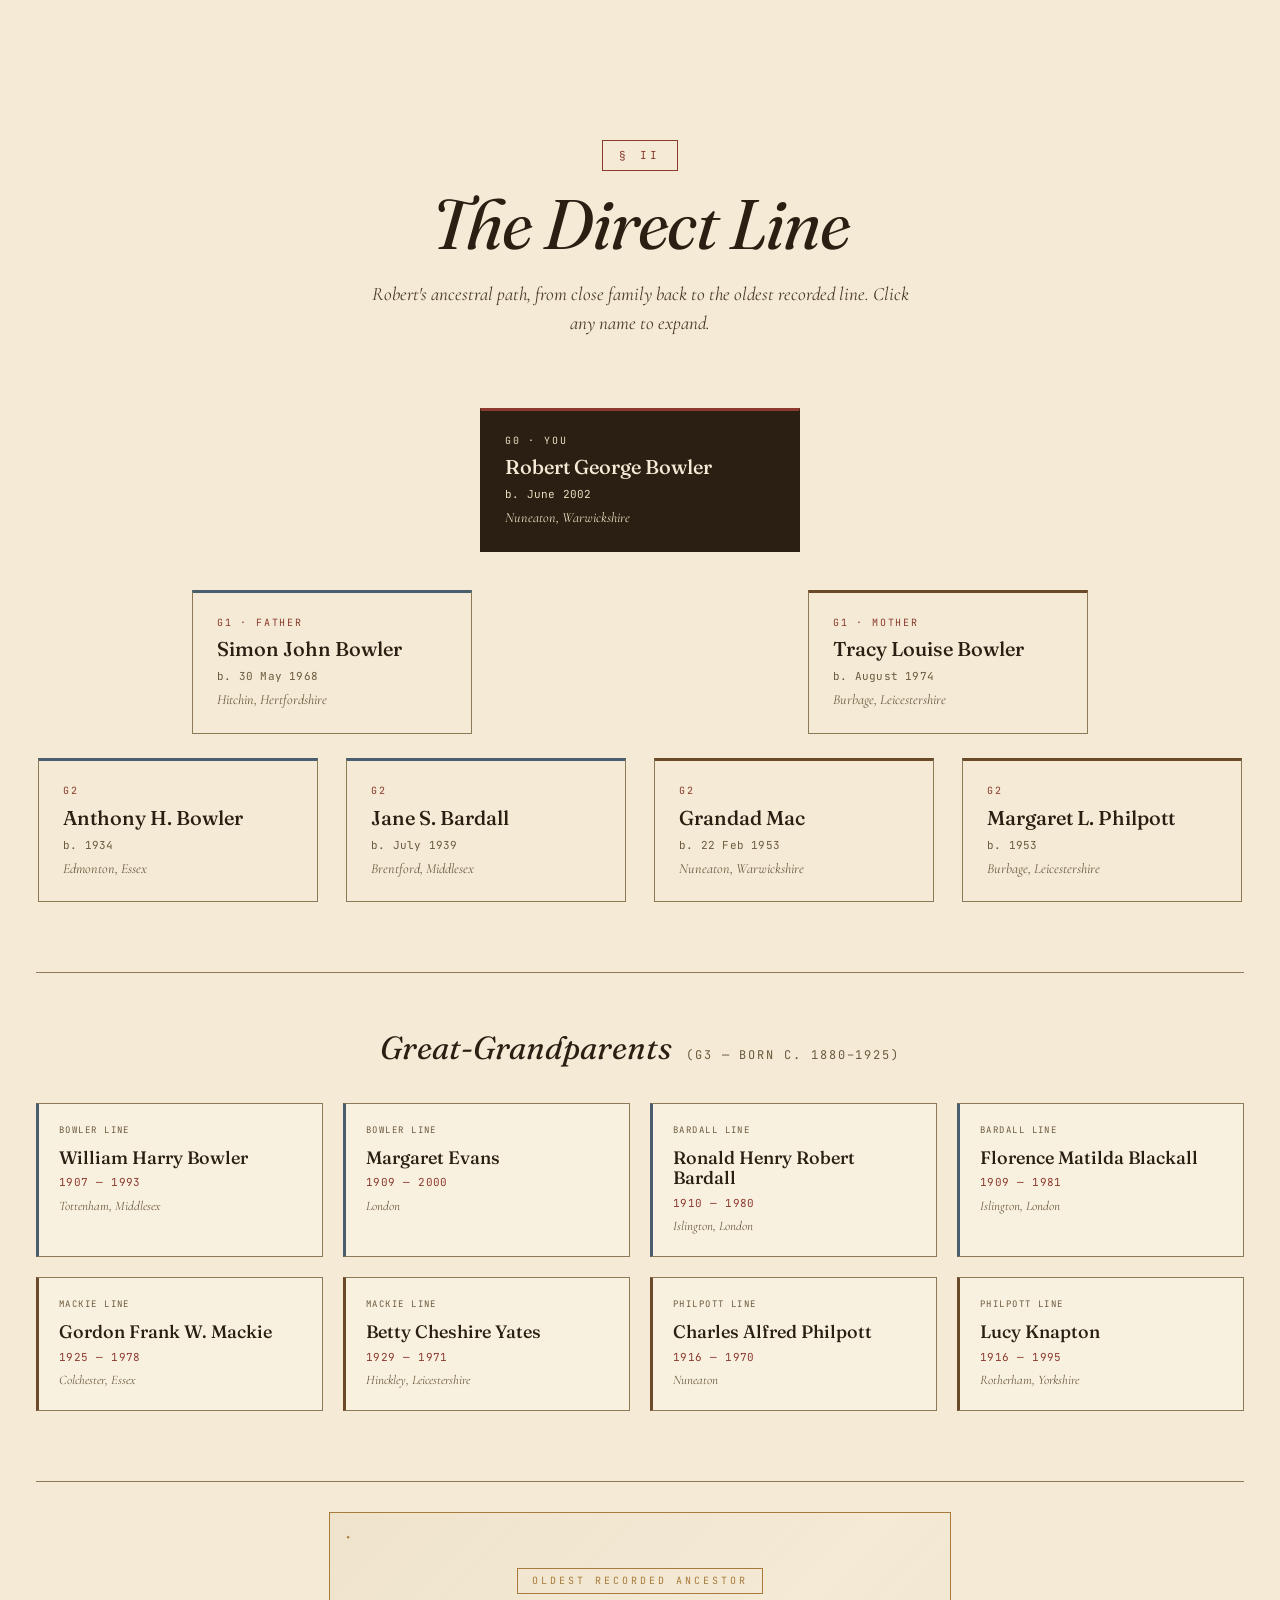
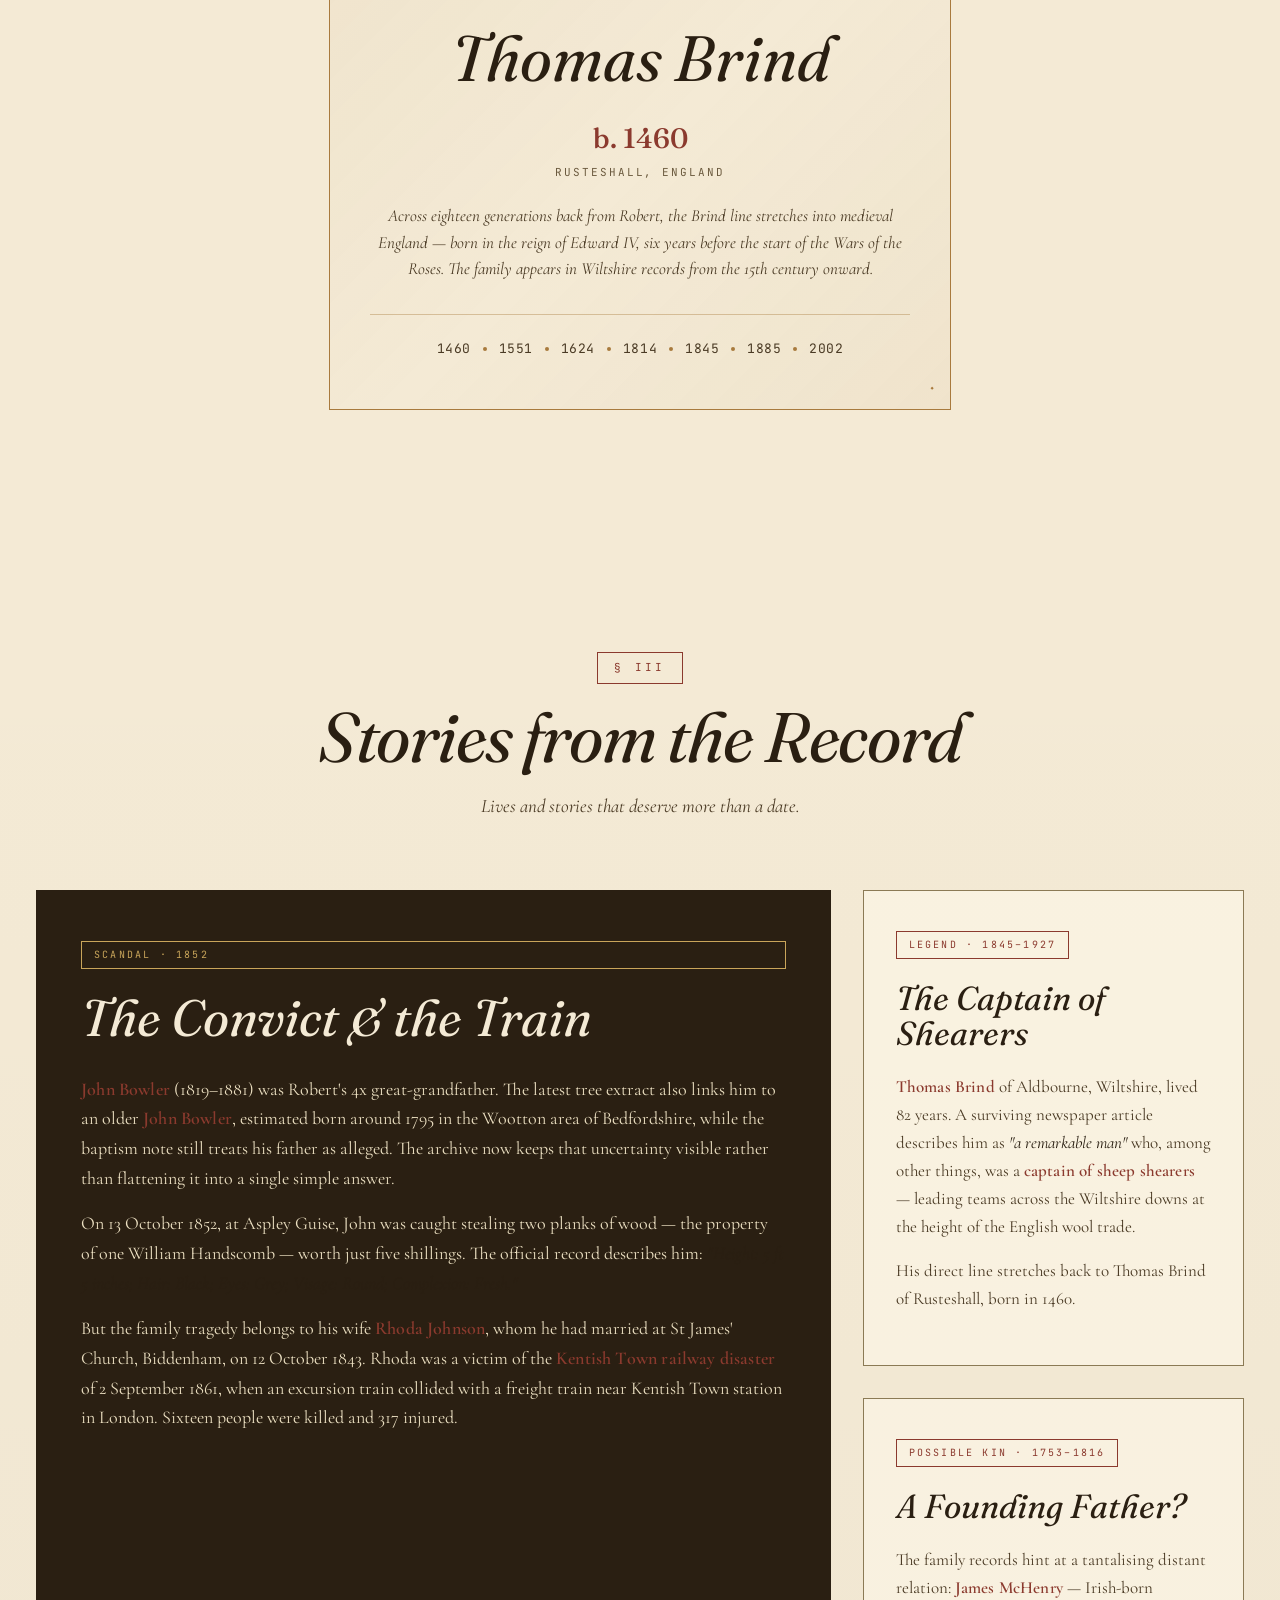
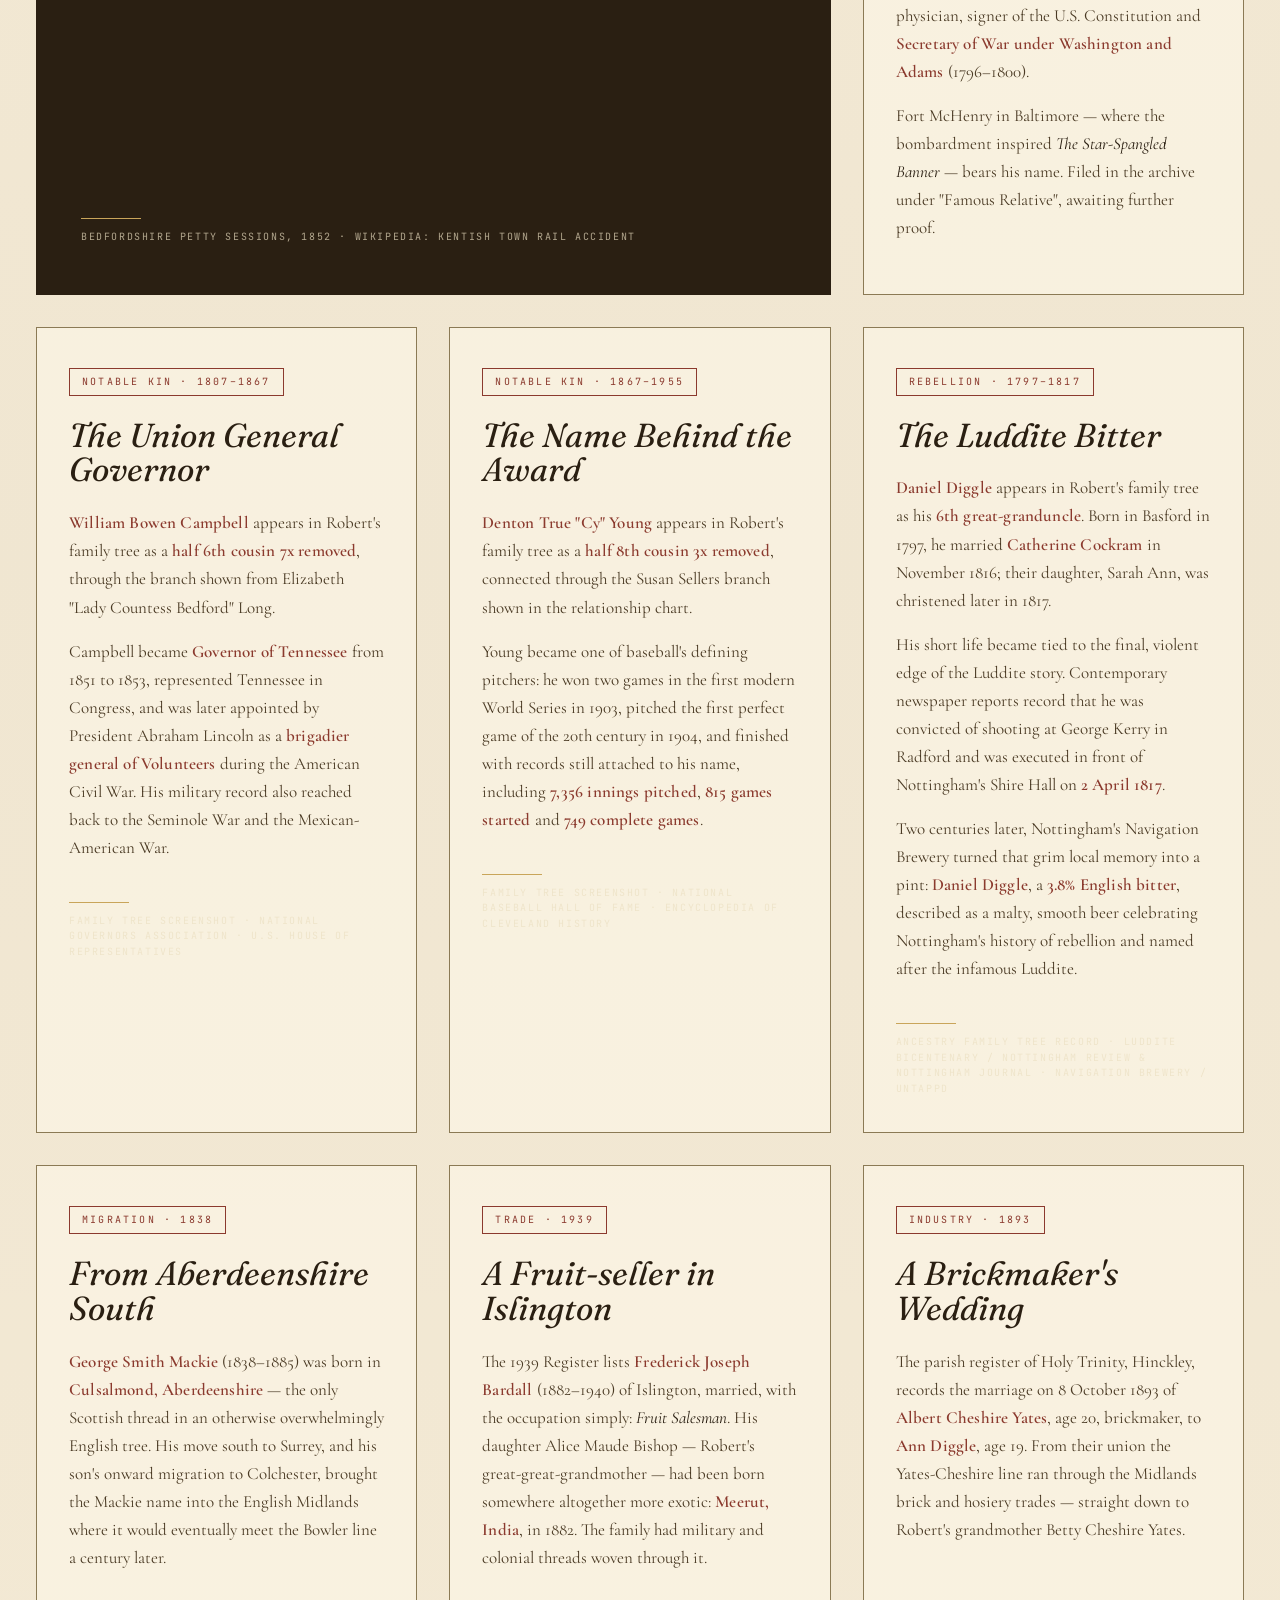
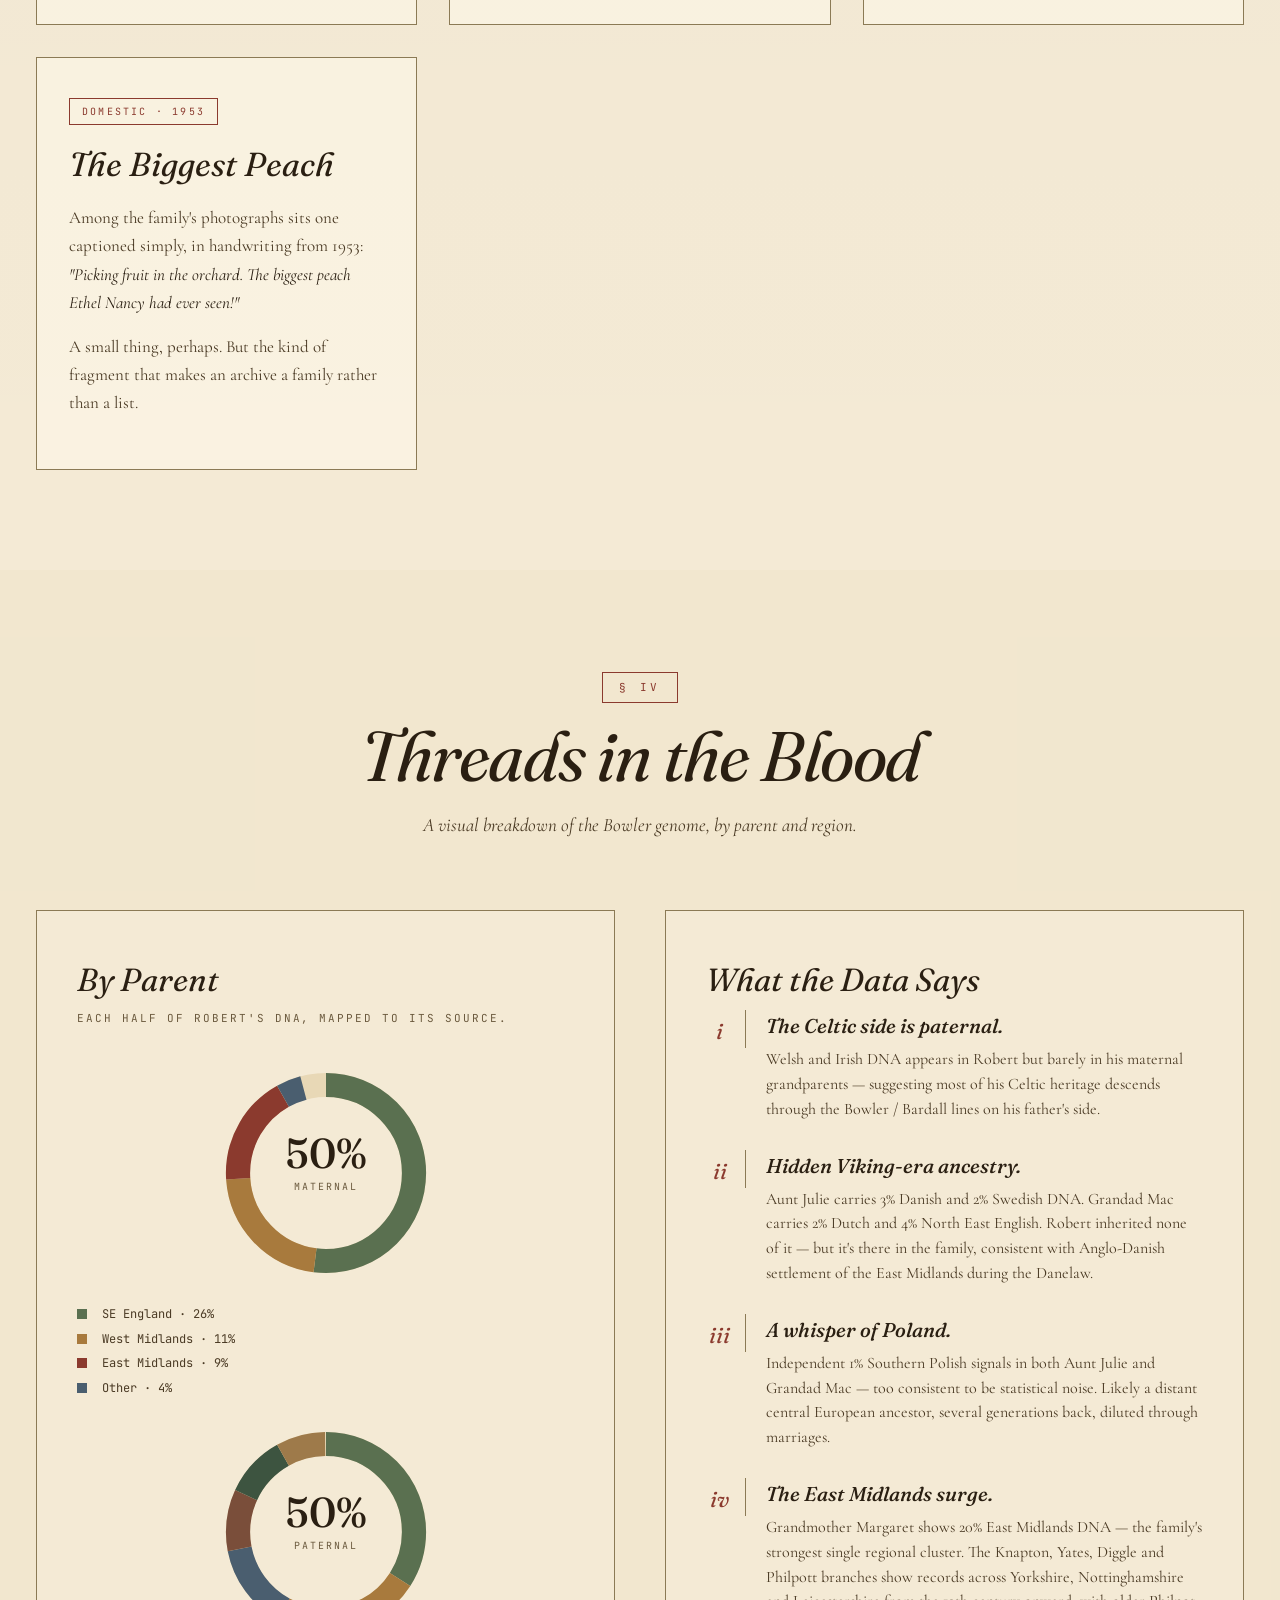
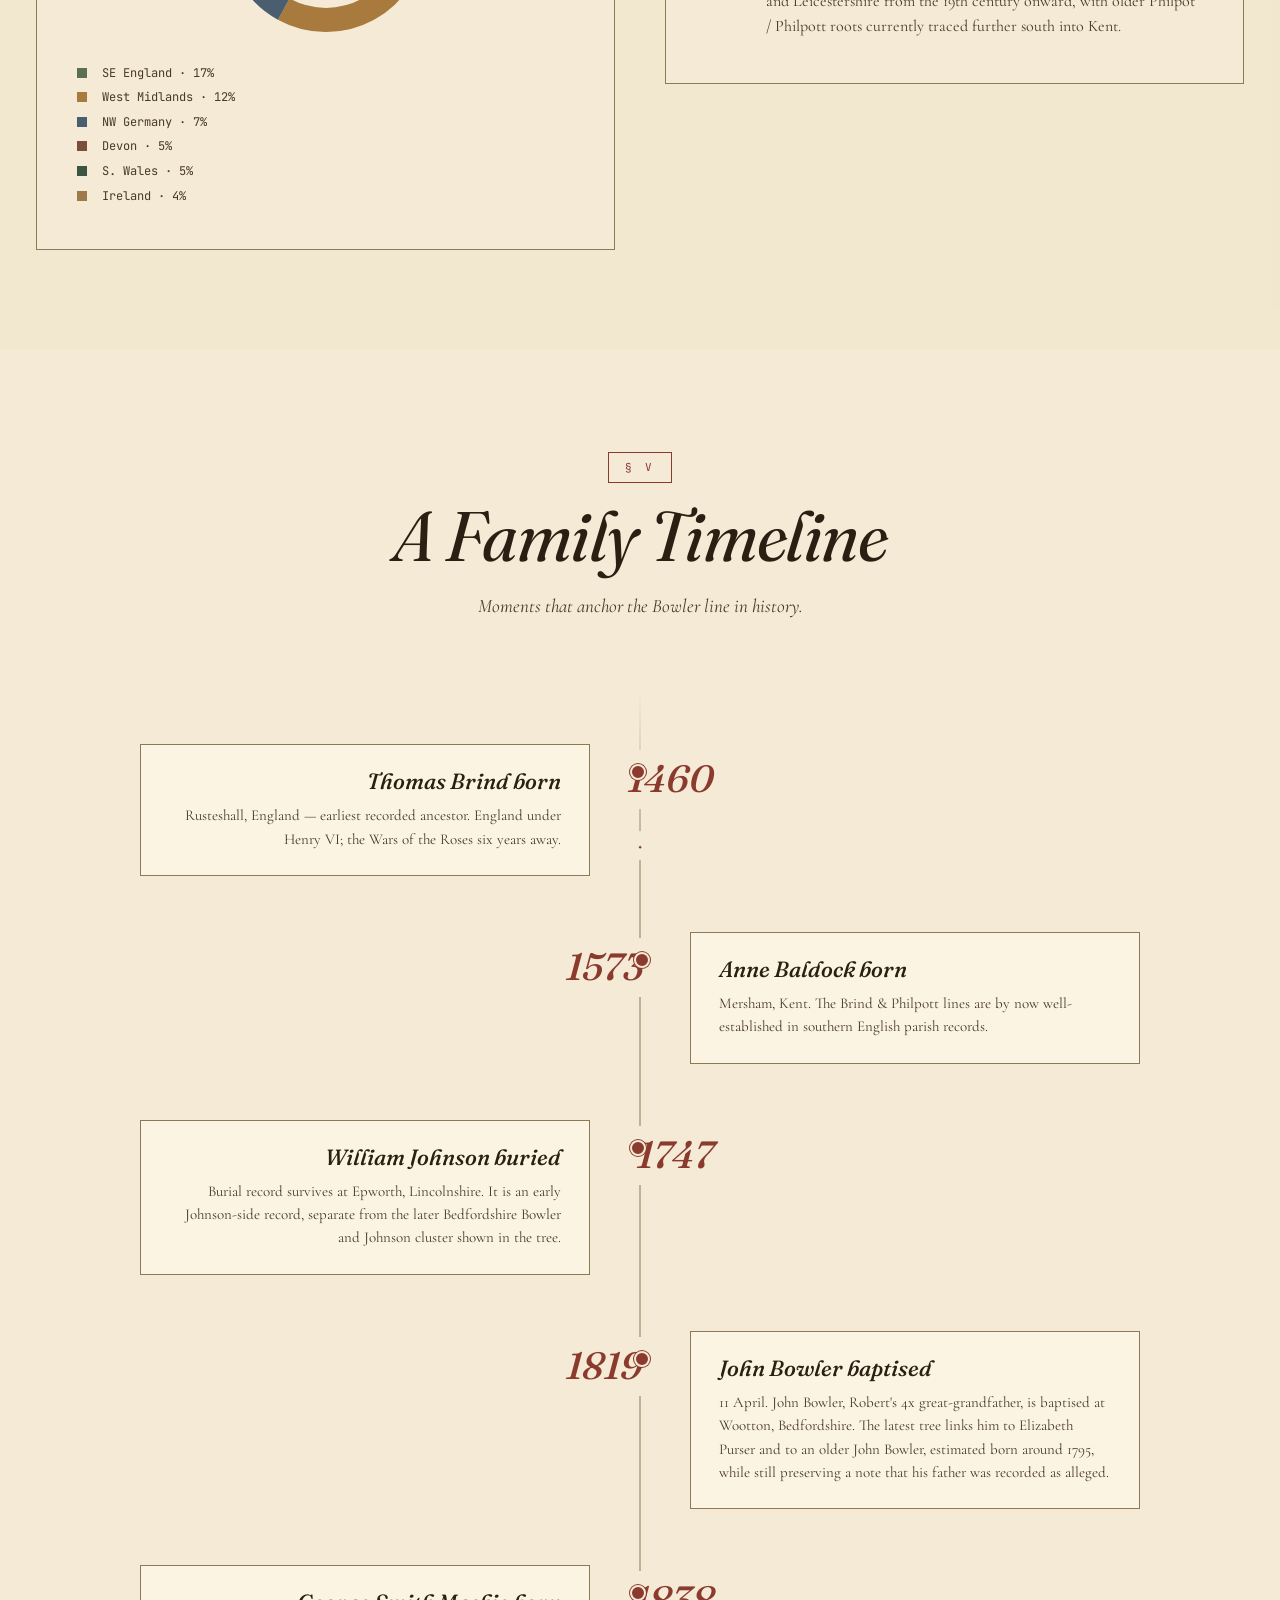
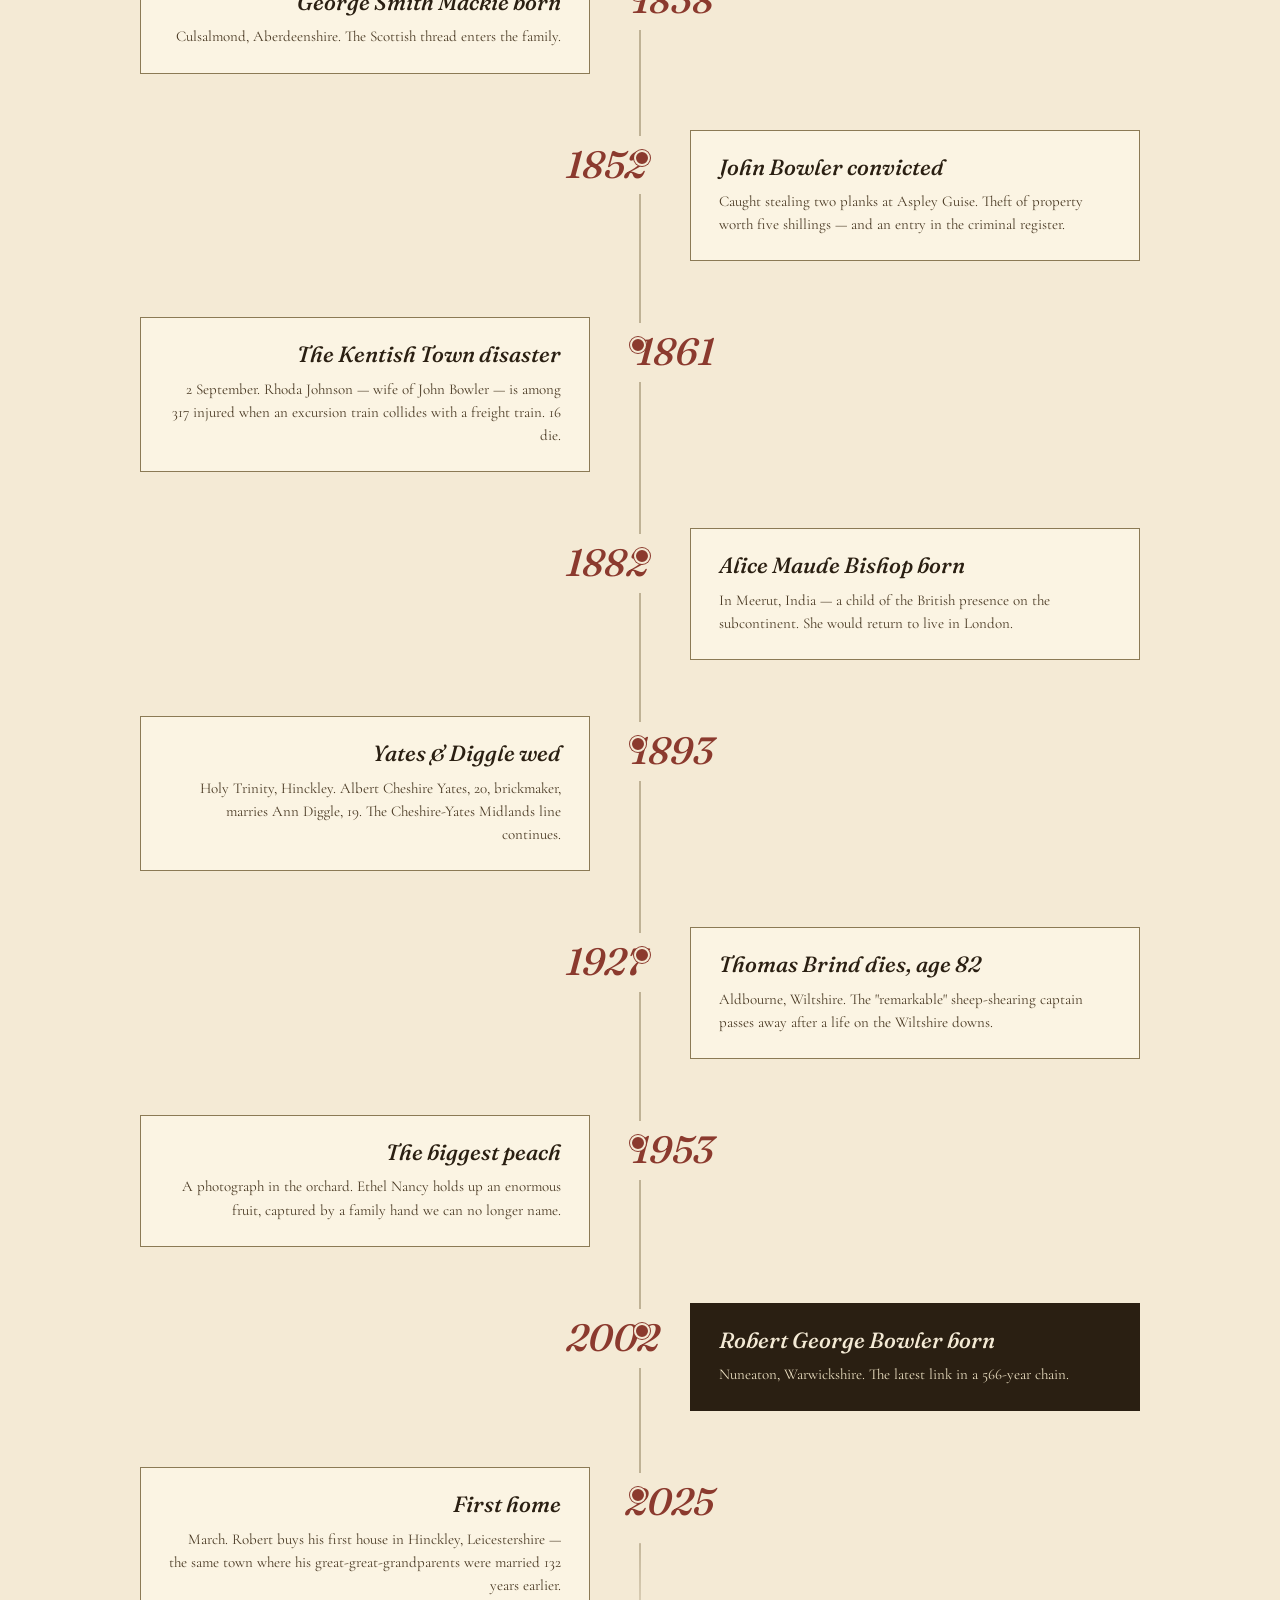
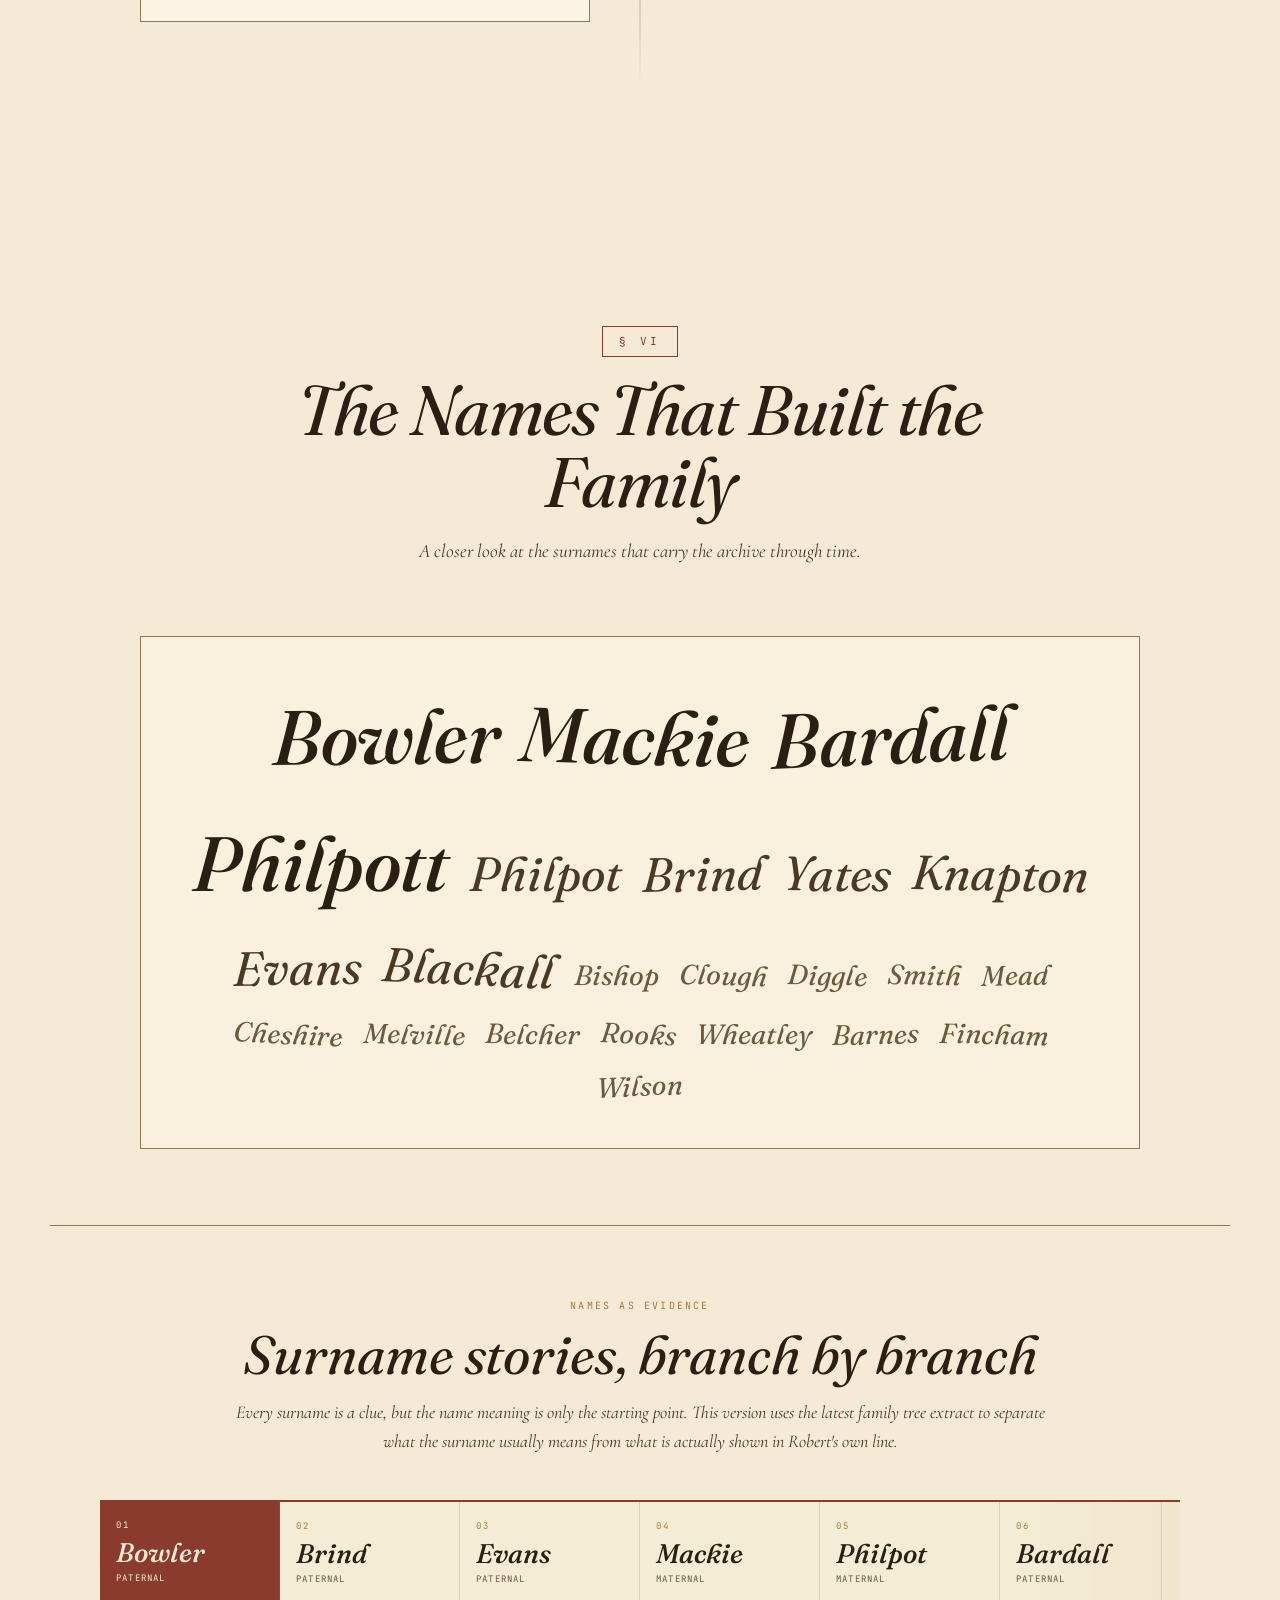
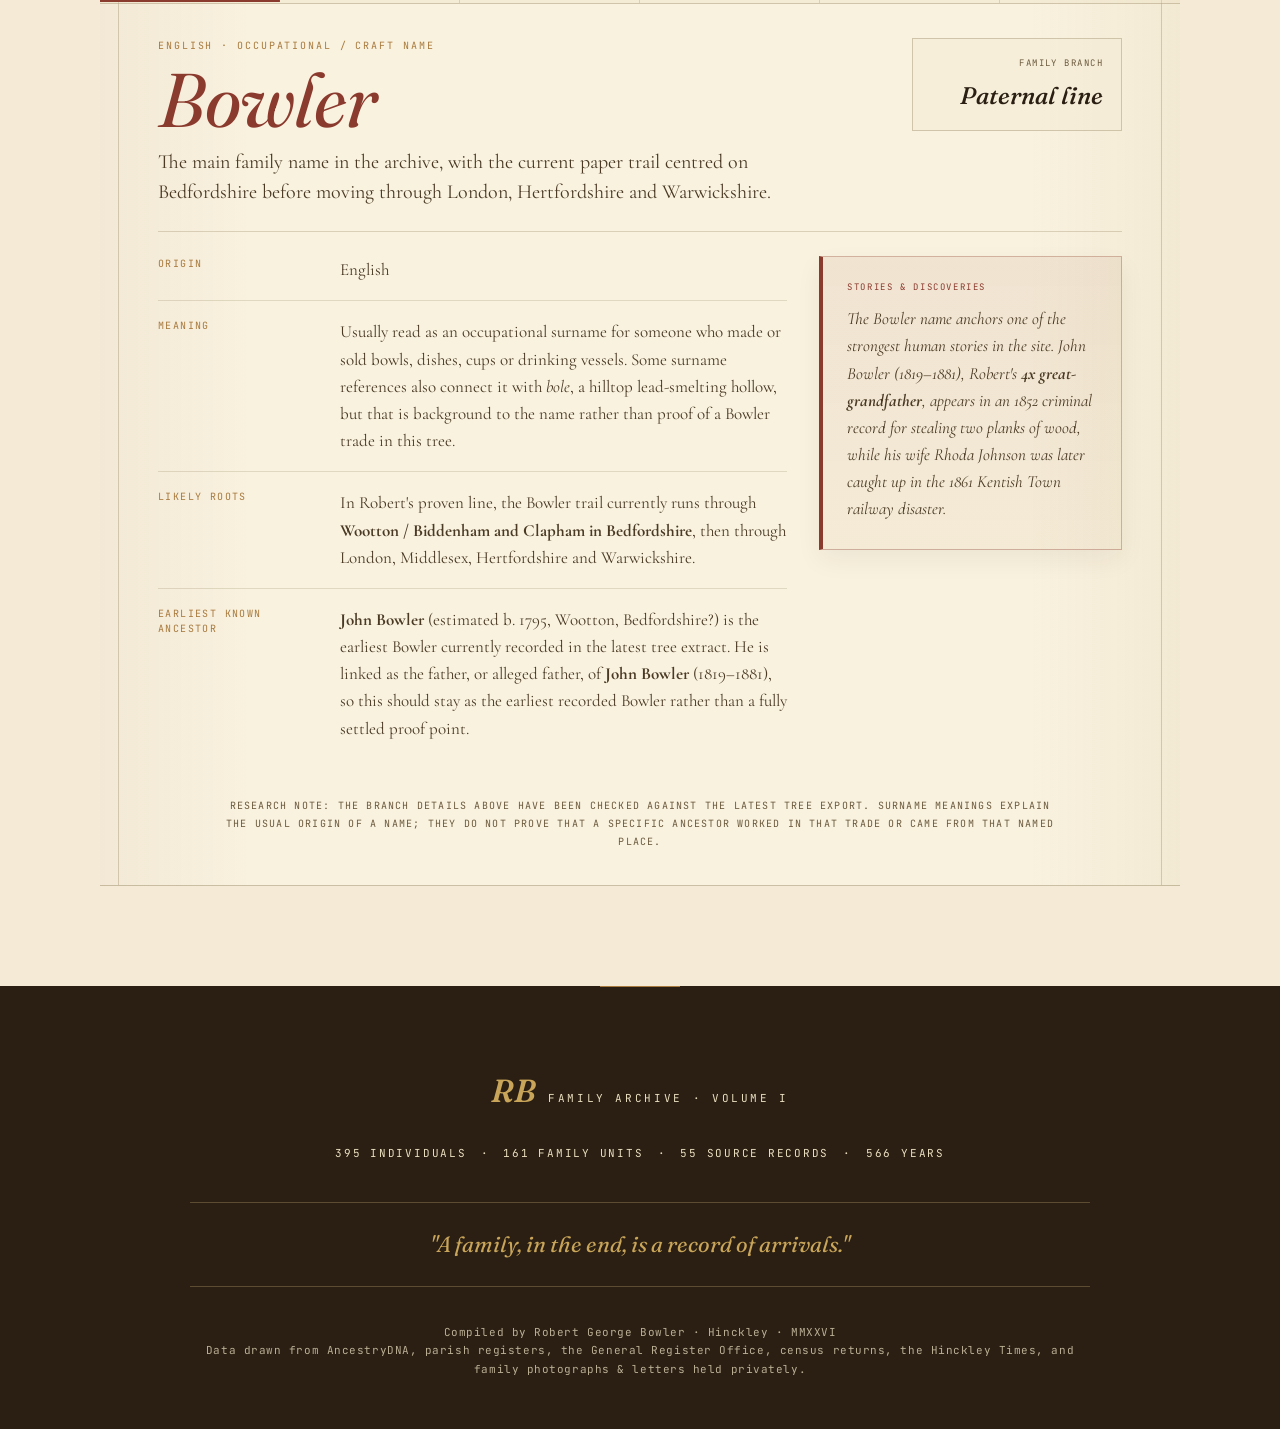
==== commit bca110eb: "Add files via upload Added more on family name history" ====
--- a/bowler-family-archive.html
+++ b/bowler-family-archive.html
@@ -699,7 +699,7 @@
 }
 
 
-/* Surname meanings inside Origins */
+/* Expanded surname feature */
 .surname-meanings {
   max-width: 1180px;
   margin: 76px auto 0;
@@ -707,7 +707,7 @@
   border-top: 1px solid var(--rule);
 }
 .surname-meanings-head {
-  max-width: 760px;
+  max-width: 820px;
   margin: 0 auto 44px;
   text-align: center;
 }
@@ -735,77 +735,245 @@
   color: var(--ink-soft);
   font-style: italic;
 }
-.surname-origin-grid {
+.surname-ledger {
+  max-width: 1080px;
+  margin: 0 auto;
+  border-top: 2px solid var(--oxblood);
+  border-bottom: 1px solid rgba(139, 122, 85, 0.42);
+  background:
+    linear-gradient(90deg, rgba(139, 58, 46, 0.055), transparent 14%, transparent 86%, rgba(168, 122, 61, 0.07)),
+    rgba(255, 250, 235, 0.44);
+  position: relative;
+}
+.surname-ledger::before,
+.surname-ledger::after {
+  content: '';
+  position: absolute;
+  top: 0;
+  bottom: 0;
+  width: 1px;
+  background: rgba(139, 122, 85, 0.32);
+}
+.surname-ledger::before { left: 18px; }
+.surname-ledger::after { right: 18px; }
+.surname-radio {
+  position: absolute;
+  opacity: 0;
+  pointer-events: none;
+}
+.surname-ledger-tabs {
+  position: relative;
+  z-index: 1;
   display: grid;
   grid-template-columns: repeat(6, 1fr);
-  gap: 18px;
-}
-.surname-origin-card {
-  grid-column: span 3;
-  padding: 26px 28px 24px;
-  border: 1px solid var(--rule);
-  background: rgba(255, 250, 235, 0.46);
-  position: relative;
-  overflow: hidden;
-}
-.surname-origin-card::before {
-  content: '';
-  position: absolute;
-  inset: 8px;
-  border: 1px solid rgba(139, 122, 85, 0.22);
-  pointer-events: none;
-}
-.surname-origin-card.featured {
-  grid-column: 1 / -1;
-  background: linear-gradient(135deg, rgba(139, 58, 46, 0.08), rgba(168, 122, 61, 0.08));
-  border-top: 3px solid var(--oxblood);
-}
-.surname-origin-top {
+  border-bottom: 1px solid rgba(139, 122, 85, 0.34);
+  background: rgba(235, 223, 193, 0.34);
+}
+.surname-ledger-tabs label {
+  min-height: 92px;
+  padding: 18px 16px 16px;
+  cursor: pointer;
+  border-right: 1px solid rgba(139, 122, 85, 0.24);
   display: flex;
+  flex-direction: column;
   justify-content: space-between;
-  gap: 16px;
-  align-items: baseline;
-  margin-bottom: 16px;
+  gap: 7px;
+  transition: background 0.2s ease, color 0.2s ease, transform 0.2s ease;
+}
+.surname-ledger-tabs label:last-child { border-right: 0; }
+.surname-ledger-tabs label:hover {
+  background: rgba(139, 58, 46, 0.06);
+}
+.surname-ledger-tabs label span {
+  font-family: var(--mono);
+  font-size: 9px;
+  letter-spacing: 0.18em;
+  color: var(--gold);
+}
+.surname-ledger-tabs label strong {
+  display: block;
+  font-family: var(--serif-display);
+  font-size: clamp(22px, 2.1vw, 34px);
+  font-style: italic;
+  font-weight: 500;
+  line-height: 0.95;
+  color: var(--ink);
+}
+.surname-ledger-tabs label em {
+  font-family: var(--mono);
+  font-size: 9px;
+  font-style: normal;
+  text-transform: uppercase;
+  letter-spacing: 0.13em;
+  color: var(--ink-mute);
+}
+#surname-bowler:checked ~ .surname-ledger-tabs label[for="surname-bowler"],
+#surname-brind:checked ~ .surname-ledger-tabs label[for="surname-brind"],
+#surname-evans:checked ~ .surname-ledger-tabs label[for="surname-evans"],
+#surname-mackie:checked ~ .surname-ledger-tabs label[for="surname-mackie"],
+#surname-philpot:checked ~ .surname-ledger-tabs label[for="surname-philpot"],
+#surname-bardall:checked ~ .surname-ledger-tabs label[for="surname-bardall"] {
+  background: var(--oxblood);
+  color: var(--paper);
+  transform: translateY(-1px);
+}
+#surname-bowler:checked ~ .surname-ledger-tabs label[for="surname-bowler"] span,
+#surname-bowler:checked ~ .surname-ledger-tabs label[for="surname-bowler"] strong,
+#surname-bowler:checked ~ .surname-ledger-tabs label[for="surname-bowler"] em,
+#surname-brind:checked ~ .surname-ledger-tabs label[for="surname-brind"] span,
+#surname-brind:checked ~ .surname-ledger-tabs label[for="surname-brind"] strong,
+#surname-brind:checked ~ .surname-ledger-tabs label[for="surname-brind"] em,
+#surname-evans:checked ~ .surname-ledger-tabs label[for="surname-evans"] span,
+#surname-evans:checked ~ .surname-ledger-tabs label[for="surname-evans"] strong,
+#surname-evans:checked ~ .surname-ledger-tabs label[for="surname-evans"] em,
+#surname-mackie:checked ~ .surname-ledger-tabs label[for="surname-mackie"] span,
+#surname-mackie:checked ~ .surname-ledger-tabs label[for="surname-mackie"] strong,
+#surname-mackie:checked ~ .surname-ledger-tabs label[for="surname-mackie"] em,
+#surname-philpot:checked ~ .surname-ledger-tabs label[for="surname-philpot"] span,
+#surname-philpot:checked ~ .surname-ledger-tabs label[for="surname-philpot"] strong,
+#surname-philpot:checked ~ .surname-ledger-tabs label[for="surname-philpot"] em,
+#surname-bardall:checked ~ .surname-ledger-tabs label[for="surname-bardall"] span,
+#surname-bardall:checked ~ .surname-ledger-tabs label[for="surname-bardall"] strong,
+#surname-bardall:checked ~ .surname-ledger-tabs label[for="surname-bardall"] em {
+  color: var(--paper);
+}
+.surname-ledger-panels {
   position: relative;
   z-index: 1;
-}
-.surname-origin-name {
+  padding: 34px clamp(28px, 5vw, 58px) 38px;
+}
+.surname-ledger-panel {
+  display: none;
+  animation: surnamePageIn 0.28s ease both;
+}
+@keyframes surnamePageIn {
+  from { opacity: 0; transform: translateY(8px); }
+  to { opacity: 1; transform: translateY(0); }
+}
+#surname-bowler:checked ~ .surname-ledger-panels .panel-bowler,
+#surname-brind:checked ~ .surname-ledger-panels .panel-brind,
+#surname-evans:checked ~ .surname-ledger-panels .panel-evans,
+#surname-mackie:checked ~ .surname-ledger-panels .panel-mackie,
+#surname-philpot:checked ~ .surname-ledger-panels .panel-philpot,
+#surname-bardall:checked ~ .surname-ledger-panels .panel-bardall {
+  display: block;
+}
+.surname-panel-heading {
+  display: grid;
+  grid-template-columns: minmax(0, 1fr) 210px;
+  gap: 28px;
+  align-items: start;
+  padding-bottom: 24px;
+  margin-bottom: 24px;
+  border-bottom: 1px solid rgba(139, 122, 85, 0.28);
+}
+.ledger-kicker {
+  display: block;
+  font-family: var(--mono);
+  font-size: 10px;
+  letter-spacing: 0.19em;
+  text-transform: uppercase;
+  color: var(--gold);
+  margin-bottom: 12px;
+}
+.surname-panel-heading h4 {
   font-family: var(--serif-display);
-  font-size: clamp(32px, 4vw, 48px);
+  font-size: clamp(42px, 6vw, 76px);
+  line-height: 0.9;
+  font-weight: 400;
   font-style: italic;
   color: var(--oxblood);
-  line-height: 1;
-}
-.surname-origin-type {
+  margin-bottom: 14px;
+}
+.surname-panel-heading p {
+  max-width: 680px;
+  font-size: 20px;
+  line-height: 1.48;
+  color: var(--ink-soft);
+}
+.ledger-branch-card {
+  border: 1px solid rgba(139, 122, 85, 0.35);
+  background: rgba(244, 234, 213, 0.54);
+  padding: 18px 18px 16px;
+  text-align: right;
+}
+.ledger-branch-card span {
+  display: block;
   font-family: var(--mono);
   font-size: 9px;
-  text-transform: uppercase;
   letter-spacing: 0.16em;
+  text-transform: uppercase;
   color: var(--ink-mute);
-  text-align: right;
-}
-.surname-origin-meaning,
-.surname-origin-note {
-  position: relative;
-  z-index: 1;
-}
-.surname-origin-meaning {
-  font-size: 18px;
-  line-height: 1.58;
+  margin-bottom: 6px;
+}
+.ledger-branch-card strong {
+  font-family: var(--serif-display);
+  font-size: 24px;
+  font-style: italic;
+  font-weight: 500;
+  color: var(--ink);
+}
+.surname-panel-body {
+  display: grid;
+  grid-template-columns: minmax(0, 1.35fr) minmax(280px, 0.65fr);
+  gap: 32px;
+  align-items: start;
+}
+.surname-facts {
+  display: flex;
+  flex-direction: column;
+  gap: 0;
+  margin: 0;
+}
+.surname-facts div {
+  display: grid;
+  grid-template-columns: 160px 1fr;
+  gap: 22px;
+  padding: 17px 0;
+  border-top: 1px solid rgba(139, 122, 85, 0.22);
+}
+.surname-facts div:first-child { padding-top: 0; border-top: 0; }
+.surname-facts dt {
+  font-family: var(--mono);
+  font-size: 10px;
+  letter-spacing: 0.14em;
+  text-transform: uppercase;
+  color: var(--gold);
+}
+.surname-facts dd {
+  margin: 0;
+  font-size: 17px;
+  line-height: 1.6;
   color: var(--ink-soft);
-  margin-bottom: 14px;
-}
-.surname-origin-note {
-  font-family: var(--serif-body);
-  font-size: 16px;
-  font-style: italic;
-  color: var(--ink-mute);
-  padding-top: 14px;
-  border-top: 1px solid rgba(139, 122, 85, 0.28);
+}
+.surname-story-box {
+  margin-top: 0;
+  padding: 24px 24px 26px;
+  border: 1px solid rgba(139, 58, 46, 0.32);
+  border-left: 4px solid var(--oxblood);
+  background: linear-gradient(180deg, rgba(139, 58, 46, 0.075), rgba(168, 122, 61, 0.055));
+  box-shadow: 0 10px 24px rgba(45, 38, 31, 0.06);
+}
+.surname-story-box .story-label {
+  display: block;
+  font-family: var(--mono);
+  font-size: 9px;
+  letter-spacing: 0.18em;
+  text-transform: uppercase;
+  color: var(--oxblood);
+  margin-bottom: 10px;
+}
+.surname-story-box p {
+  margin: 0;
+  font-size: 17px;
+  line-height: 1.6;
+  color: var(--ink-soft);
+  font-style: italic;
 }
 .surname-source-note {
-  max-width: 860px;
-  margin: 28px auto 0;
+  max-width: 920px;
+  margin: 0 auto;
+  padding: 0 36px 34px;
   text-align: center;
   font-family: var(--mono);
   font-size: 10px;
@@ -815,13 +983,22 @@
   color: var(--ink-mute);
 }
 
-@media (max-width: 880px) {
-  .surname-origin-grid { grid-template-columns: 1fr; }
-  .surname-origin-card,
-  .surname-origin-card.featured { grid-column: auto; }
-  .surname-origin-top { flex-direction: column; gap: 8px; }
-  .surname-origin-type { text-align: left; }
-}
+@media (max-width: 980px) {
+  .surname-ledger-tabs { grid-template-columns: repeat(3, 1fr); }
+  .surname-panel-heading,
+  .surname-panel-body { grid-template-columns: 1fr; }
+  .ledger-branch-card { text-align: left; max-width: 320px; }
+}
+@media (max-width: 620px) {
+  .surname-ledger::before,
+  .surname-ledger::after { display: none; }
+  .surname-ledger-tabs { grid-template-columns: repeat(2, 1fr); }
+  .surname-ledger-tabs label { min-height: 78px; padding: 14px 12px; }
+  .surname-ledger-panels { padding: 28px 20px 30px; }
+  .surname-facts div { grid-template-columns: 1fr; gap: 6px; }
+  .surname-panel-heading h4 { font-size: clamp(38px, 14vw, 56px); }
+}
+
 
 /* =========== TREE =========== */
 .tree-section {
@@ -1555,10 +1732,6 @@
 }
 
 </style>
-<script>
-  window.va = window.va || function () { (window.vaq = window.vaq || []).push(arguments); };
-</script>
-<script defer src="/_vercel/insights/script.js"></script>
 </head>
 <body>
 
@@ -1608,7 +1781,7 @@
 
       <div class="hero-stats">
         <div class="stat">
-          <span class="stat-num">380</span>
+          <span class="stat-num">395</span>
           <span class="stat-lbl">Souls Recorded</span>
         </div>
         <div class="stat-sep"></div>
@@ -1618,7 +1791,7 @@
         </div>
         <div class="stat-sep"></div>
         <div class="stat">
-          <span class="stat-num">150</span>
+          <span class="stat-num">161</span>
           <span class="stat-lbl">Family Lines</span>
         </div>
         <div class="stat-sep"></div>
@@ -1944,7 +2117,7 @@
   <div class="section-head">
     <span class="section-num">§ II</span>
     <h2 class="section-title">The Direct Line</h2>
-    <p class="section-sub">Robert's ancestral path, six generations back. Click any name to expand.</p>
+    <p class="section-sub">Robert's ancestral path, from close family back to the oldest recorded line. Click any name to expand.</p>
   </div>
 
   <div class="tree-wrapper">
@@ -2031,7 +2204,7 @@
         </div>
         <div class="gg-card paternal">
           <span class="branch-tag">Bardall line</span>
-          <h4>Ronald Henry Bardall</h4>
+          <h4>Ronald Henry Robert Bardall</h4>
           <p class="gg-life">1910 — 1980</p>
           <p class="gg-place">Islington, London</p>
         </div>
@@ -2075,7 +2248,7 @@
         <h3 class="deepest-name">Thomas Brind</h3>
         <p class="deepest-year">b. 1460</p>
         <p class="deepest-place">Rusteshall, England</p>
-        <p class="deepest-note">Through twenty generations, the Brind line stretches from medieval England — born in the reign of Edward IV, six years before the start of the Wars of the Roses — down to Robert today. The family appears in Wiltshire parish records continuously from the 1500s onward.</p>
+        <p class="deepest-note">Across eighteen generations back from Robert, the Brind line stretches into medieval England — born in the reign of Edward IV, six years before the start of the Wars of the Roses. The family appears in Wiltshire records from the 15th century onward.</p>
         <div class="deepest-trail">
           <span>1460</span><span class="trail-dot"></span>
           <span>1551</span><span class="trail-dot"></span>
@@ -2104,7 +2277,7 @@
       <div class="story-tag">Scandal · 1852</div>
       <h3 class="story-title">The Convict &amp; the Train</h3>
       <div class="story-body">
-        <p><strong>John Bowler</strong> (1819–1881) was Robert's 5x great-grandfather — and a man with secrets. He was baptised on 11 September 1819 as the illegitimate son of Elizabeth Purser, named after the alleged father, <em>a Wootton shoemaker</em> whose surname he took.</p>
+        <p><strong>John Bowler</strong> (1819–1881) was Robert's 4x great-grandfather. The latest tree extract also links him to an older <strong>John Bowler</strong>, estimated born around 1795 in the Wootton area of Bedfordshire, while the baptism note still treats his father as alleged. The archive now keeps that uncertainty visible rather than flattening it into a single simple answer.</p>
         <p>On 13 October 1852, at Aspley Guise, John was caught stealing two planks of wood — the property of one William Handscomb — worth just five shillings. The official record describes him: <em>"Height: 5 ft 5 inches; Hair: Black; Eyes: Grey; Visage: Round; Complexion: Fresh."</em></p>
         <p>But the family tragedy belongs to his wife <strong>Rhoda Johnson</strong>, whom he had married at St James' Church, Biddenham, on 12 October 1843. Rhoda was a victim of the <strong>Kentish Town railway disaster</strong> of 2 September 1861, when an excursion train collided with a freight train near Kentish Town station in London. Sixteen people were killed and 317 injured.</p>
       </div>
@@ -2297,7 +2470,7 @@
           <span class="ins-marker">iv</span>
           <div>
             <h4>The East Midlands surge.</h4>
-            <p>Grandmother Margaret shows 20% East Midlands DNA — the family's strongest single regional cluster. The Knapton / Yates / Philpott lines have been in Leicestershire, Nottinghamshire and Yorkshire continuously for at least 200 years.</p>
+            <p>Grandmother Margaret shows 20% East Midlands DNA — the family's strongest single regional cluster. The Knapton, Yates, Diggle and Philpott branches show records across Yorkshire, Nottinghamshire and Leicestershire from the 19th century onward, with older Philpot / Philpott roots currently traced further south into Kent.</p>
           </div>
         </li>
       </ul>
@@ -2336,7 +2509,7 @@
       <div class="t-year">1747</div>
       <div class="t-card">
         <h4>William Johnson buried</h4>
-        <p>Burial record survives. The family has been in Bedfordshire since at least the mid-1700s.</p>
+        <p>Burial record survives at Epworth, Lincolnshire. It is an early Johnson-side record, separate from the later Bedfordshire Bowler and Johnson cluster shown in the tree.</p>
       </div>
     </div>
 
@@ -2344,7 +2517,7 @@
       <div class="t-year">1819</div>
       <div class="t-card">
         <h4>John Bowler baptised</h4>
-        <p>Illegitimate son of Elizabeth Purser, Wootton, Bedfordshire. Takes his surname from his alleged father, a local shoemaker.</p>
+        <p>11 April. John Bowler, Robert's 4x great-grandfather, is baptised at Wootton, Bedfordshire. The latest tree links him to Elizabeth Purser and to an older John Bowler, estimated born around 1795, while still preserving a note that his father was recorded as alleged.</p>
       </div>
     </div>
 
@@ -2426,14 +2599,15 @@
 <section class="surnames">
   <div class="section-head">
     <span class="section-num">§ VI</span>
-    <h2 class="section-title">The Surnames</h2>
-    <p class="section-sub">Eighteen family names, woven through six centuries.</p>
+    <h2 class="section-title">The Names That Built the Family</h2>
+    <p class="section-sub">A closer look at the surnames that carry the archive through time.</p>
   </div>
   <div class="surname-cloud">
     <span class="sn sn-1">Bowler</span>
     <span class="sn sn-1">Mackie</span>
     <span class="sn sn-1">Bardall</span>
     <span class="sn sn-1">Philpott</span>
+    <span class="sn sn-2">Philpot</span>
     <span class="sn sn-2">Brind</span>
     <span class="sn sn-2">Yates</span>
     <span class="sn sn-2">Knapton</span>
@@ -2454,63 +2628,190 @@
     <span class="sn sn-3">Wilson</span>
   </div>
 
-  <!-- Surname origins and meanings -->
-  <div class="surname-meanings" id="surname-meanings">
+  <!-- Expanded surname feature -->
+  <div class="surname-meanings surname-feature" id="surname-meanings">
     <div class="surname-meanings-head">
       <span class="mini-kicker">Names as Evidence</span>
-      <h3>History &amp; Meaning of Key Family Surnames</h3>
-      <p>These names act like small historical clues: some point to work, some to places, and some to older personal names carried forward through the family line.</p>
-    </div>
-
-    <div class="surname-origin-grid">
-      <article class="surname-origin-card featured">
-        <div class="surname-origin-top">
-          <span class="surname-origin-name">Bowler</span>
-          <span class="surname-origin-type">English · Occupational</span>
-        </div>
-        <p class="surname-origin-meaning">Most commonly understood as a maker or seller of bowls, dishes or drinking vessels. Some East Midlands readings also connect the name with lead-smelting sites known as <em>boles</em>.</p>
-        <p class="surname-origin-note">In this archive it carries the strongest direct identity: practical, English, and rooted in working craft.</p>
-      </article>
-
-      <article class="surname-origin-card">
-        <div class="surname-origin-top">
-          <span class="surname-origin-name">Brind</span>
-          <span class="surname-origin-type">English · Locational / Nickname</span>
-        </div>
-        <p class="surname-origin-meaning">A less common English surname with more than one possible origin. It may refer to a place-name tradition, such as Brind in Yorkshire, or derive from Middle English forms meaning burnt or branded.</p>
-        <p class="surname-origin-note">A rarer name in the family record, giving it a distinctive archival weight.</p>
-      </article>
-
-      <article class="surname-origin-card">
-        <div class="surname-origin-top">
-          <span class="surname-origin-name">Evans</span>
-          <span class="surname-origin-type">Welsh · Patronymic</span>
-        </div>
-        <p class="surname-origin-meaning">Meaning “son of Evan”. Evan is a Welsh form connected to Ifan / Ieuan, ultimately related to John, so the surname carries a classic Welsh patronymic pattern.</p>
-        <p class="surname-origin-note">This name adds a clear Welsh thread to the wider family map.</p>
-      </article>
-
-      <article class="surname-origin-card">
-        <div class="surname-origin-top">
-          <span class="surname-origin-name">Mackie</span>
-          <span class="surname-origin-type">Scottish Gaelic · Patronymic</span>
-        </div>
-        <p class="surname-origin-meaning">An Anglicised form of Gaelic <em>Mac Aoidh</em> or <em>Mac Aodha</em>, meaning “son of Aodh”. The personal name Aodh is often interpreted as “fire”.</p>
-        <p class="surname-origin-note">This sits naturally alongside the Scottish and North Irish trace signals in the DNA story.</p>
-      </article>
-
-      <article class="surname-origin-card">
-        <div class="surname-origin-top">
-          <span class="surname-origin-name">Philpot</span>
-          <span class="surname-origin-type">English · Personal-name Diminutive</span>
-        </div>
-        <p class="surname-origin-meaning">From Middle English <em>Phil(i)pot</em>, a pet form of Philip. Philip comes from Greek roots meaning “lover of horses”.</p>
-        <p class="surname-origin-note">A softer medieval name-form, preserved as a surname across English family records.</p>
-      </article>
-    </div>
-
-    <p class="surname-source-note">Surname meanings are best read as inherited traditions rather than proof of a single ancestor’s life. They show what the names usually meant when they became fixed family surnames.</p>
-  </div>
+      <h3>Surname stories, branch by branch</h3>
+      <p>Every surname is a clue, but the name meaning is only the starting point. This version uses the latest family tree extract to separate what the surname usually means from what is actually shown in Robert's own line.</p>
+    </div>
+    <div class="surname-ledger" id="surname-ledger">
+      <input class="surname-radio" type="radio" name="surname-ledger" id="surname-bowler" checked>
+      <input class="surname-radio" type="radio" name="surname-ledger" id="surname-brind">
+      <input class="surname-radio" type="radio" name="surname-ledger" id="surname-evans">
+      <input class="surname-radio" type="radio" name="surname-ledger" id="surname-mackie">
+      <input class="surname-radio" type="radio" name="surname-ledger" id="surname-philpot">
+      <input class="surname-radio" type="radio" name="surname-ledger" id="surname-bardall">
+
+      <div class="surname-ledger-tabs" aria-label="Select a family surname">
+        <label for="surname-bowler"><span>01</span><strong>Bowler</strong><em>Paternal</em></label>
+        <label for="surname-brind"><span>02</span><strong>Brind</strong><em>Paternal</em></label>
+        <label for="surname-evans"><span>03</span><strong>Evans</strong><em>Paternal</em></label>
+        <label for="surname-mackie"><span>04</span><strong>Mackie</strong><em>Maternal</em></label>
+        <label for="surname-philpot"><span>05</span><strong>Philpot</strong><em>Maternal</em></label>
+        <label for="surname-bardall"><span>06</span><strong>Bardall</strong><em>Paternal</em></label>
+      </div>
+
+      <div class="surname-ledger-panels">
+        <article class="surname-ledger-panel panel-bowler">
+          <div class="surname-panel-heading">
+            <div>
+              <span class="ledger-kicker">English · Occupational / craft name</span>
+              <h4>Bowler</h4>
+              <p>The main family name in the archive, with the current paper trail centred on Bedfordshire before moving through London, Hertfordshire and Warwickshire.</p>
+            </div>
+            <aside class="ledger-branch-card">
+              <span>Family branch</span>
+              <strong>Paternal line</strong>
+            </aside>
+          </div>
+          <div class="surname-panel-body">
+            <dl class="surname-facts">
+              <div><dt>Origin</dt><dd>English</dd></div>
+              <div><dt>Meaning</dt><dd>Usually read as an occupational surname for someone who made or sold bowls, dishes, cups or drinking vessels. Some surname references also connect it with <em>bole</em>, a hilltop lead-smelting hollow, but that is background to the name rather than proof of a Bowler trade in this tree.</dd></div>
+              <div><dt>Likely roots</dt><dd>In Robert's proven line, the Bowler trail currently runs through <strong>Wootton / Biddenham and Clapham in Bedfordshire</strong>, then through London, Middlesex, Hertfordshire and Warwickshire.</dd></div>
+              <div><dt>Earliest known ancestor</dt><dd><strong>John Bowler</strong> (estimated b. 1795, Wootton, Bedfordshire?) is the earliest Bowler currently recorded in the latest tree extract. He is linked as the father, or alleged father, of <strong>John Bowler</strong> (1819–1881), so this should stay as the earliest recorded Bowler rather than a fully settled proof point.</dd></div>
+            </dl>
+            <div class="surname-story-box">
+              <span class="story-label">Stories & discoveries</span>
+              <p>The Bowler name anchors one of the strongest human stories in the site. John Bowler (1819–1881), Robert's <strong>4x great-grandfather</strong>, appears in an 1852 criminal record for stealing two planks of wood, while his wife Rhoda Johnson was later caught up in the 1861 Kentish Town railway disaster.</p>
+            </div>
+          </div>
+        </article>
+
+        <article class="surname-ledger-panel panel-brind">
+          <div class="surname-panel-heading">
+            <div>
+              <span class="ledger-kicker">English · Locational / descriptive</span>
+              <h4>Brind</h4>
+              <p>A deep Wiltshire branch and one of the oldest named lines currently visible in the tree.</p>
+            </div>
+            <aside class="ledger-branch-card">
+              <span>Family branch</span>
+              <strong>Paternal line</strong>
+            </aside>
+          </div>
+          <div class="surname-panel-body">
+            <dl class="surname-facts">
+              <div><dt>Origin</dt><dd>English</dd></div>
+              <div><dt>Meaning</dt><dd>A rarer English surname with uncertain roots. It is often treated alongside forms such as Brend or Brent, linked to Middle English words meaning “burnt”, possibly describing burnt land, a branded person, or a locational origin. It is best read as surname background rather than a fixed family fact.</dd></div>
+              <div><dt>Likely roots</dt><dd>The latest tree extract places the early Brind line strongly in <strong>Wiltshire</strong>, especially around Rusteshall, Wanborough, Highworth and Aldbourne.</dd></div>
+              <div><dt>Earliest known ancestor</dt><dd><strong>Thomas Brind</strong> (b. 1460, Rusteshall) is currently the oldest recorded named ancestor in the tree, sitting around eighteen generations back from Robert.</dd></div>
+            </dl>
+            <div class="surname-story-box">
+              <span class="story-label">Stories & discoveries</span>
+              <p>The Brind surname carries both the deepest line and one of the best occupational stories: Thomas Brind of Aldbourne (1845–1927), remembered in a surviving article as a “remarkable man” and a captain of sheep shearers on the Wiltshire downs.</p>
+            </div>
+          </div>
+        </article>
+
+        <article class="surname-ledger-panel panel-evans">
+          <div class="surname-panel-heading">
+            <div>
+              <span class="ledger-kicker">Welsh · Patronymic</span>
+              <h4>Evans</h4>
+              <p>A Welsh-origin name whose known records in this tree are currently London-based before joining the Bowler line.</p>
+            </div>
+            <aside class="ledger-branch-card">
+              <span>Family branch</span>
+              <strong>Paternal line</strong>
+            </aside>
+          </div>
+          <div class="surname-panel-body">
+            <dl class="surname-facts">
+              <div><dt>Origin</dt><dd>Welsh</dd></div>
+              <div><dt>Meaning</dt><dd>Evans means “son of Evan”. Evan comes through Welsh forms such as Ifan and Ieuan, connected to the name John.</dd></div>
+              <div><dt>Likely roots</dt><dd>Welsh by surname origin, but Robert's recorded Evans line is currently centred in <strong>London and Middlesex</strong>, including Stepney, Bethnal Green, Cripplegate and Clerkenwell, before joining the later Bowler line.</dd></div>
+              <div><dt>Earliest known ancestor</dt><dd><strong>William Evans</strong> (b. 1600, St Dunstan, Stepney, London) is the earliest Evans currently shown in the latest tree extract.</dd></div>
+            </dl>
+            <div class="surname-story-box">
+              <span class="story-label">Stories & discoveries</span>
+              <p>The Evans name gives the paternal side a Welsh-origin surname, even though the known paper trail is London-based. It runs down through Edward Harry Evans and Margaret Evans before joining the Bowler surname line.</p>
+            </div>
+          </div>
+        </article>
+
+        <article class="surname-ledger-panel panel-mackie">
+          <div class="surname-panel-heading">
+            <div>
+              <span class="ledger-kicker">Scottish Gaelic · Patronymic</span>
+              <h4>Mackie</h4>
+              <p>The clearest Scottish surname in the website, moving from Aberdeenshire into England and towards Grandad Mac's branch.</p>
+            </div>
+            <aside class="ledger-branch-card">
+              <span>Family branch</span>
+              <strong>Maternal line</strong>
+            </aside>
+          </div>
+          <div class="surname-panel-body">
+            <dl class="surname-facts">
+              <div><dt>Origin</dt><dd>Scottish</dd></div>
+              <div><dt>Meaning</dt><dd>An Anglicised form of Gaelic <em>Mac Aoidh</em> or <em>Mac Aodha</em>, meaning “son of Aodh”. Aodh is usually interpreted as an old personal name meaning “fire”.</dd></div>
+              <div><dt>Likely roots</dt><dd>The latest tree extract points the Mackie trail into <strong>Aberdeenshire</strong>, including Forgue, Insch and Culsalmond, before later movement south to Surrey, Colchester and the Midlands.</dd></div>
+              <div><dt>Earliest known ancestor</dt><dd><strong>Alexander Mackie</strong> is the earliest named Mackie currently in the tree, although his dates and place are still to be confirmed. The earliest dated Mackie is <strong>William Mackie</strong> (b. c.1765, Forgue, Aberdeenshire).</dd></div>
+            </dl>
+            <div class="surname-story-box">
+              <span class="story-label">Stories & discoveries</span>
+              <p>George Smith Mackie (1838–1885), born in Culsalmond, carries the branch south into England, eventually leading to Grandad Mac and Robert's maternal side.</p>
+            </div>
+          </div>
+        </article>
+
+        <article class="surname-ledger-panel panel-philpot">
+          <div class="surname-panel-heading">
+            <div>
+              <span class="ledger-kicker">English · Personal-name surname</span>
+              <h4>Philpot / Philpott / Phillpot</h4>
+              <p>A Kent-rooted maternal surname with several spelling forms across the records.</p>
+            </div>
+            <aside class="ledger-branch-card">
+              <span>Family branch</span>
+              <strong>Maternal line</strong>
+            </aside>
+          </div>
+          <div class="surname-panel-body">
+            <dl class="surname-facts">
+              <div><dt>Origin</dt><dd>English</dd></div>
+              <div><dt>Meaning</dt><dd>From the Middle English personal name <em>Phil(i)pot</em>, a pet form of Philip. Philip ultimately comes from Greek roots often explained as “lover of horses”.</dd></div>
+              <div><dt>Likely roots</dt><dd>Robert's deeper recorded line is strongly tied to <strong>Kent</strong>, including Elmsted / Elmstead, Crundale, Cheriton, Bridge and Barham. The name later appears around Hinckley, Nuneaton and Burbage.</dd></div>
+              <div><dt>Earliest known ancestor</dt><dd><strong>Michael Philpott</strong> (b. about 1470, details still to be confirmed) is the earliest currently recorded form of the name. The latest extract also shows the spelling shifting between Philpot, Philpott and Phillpot across the line.</dd></div>
+            </dl>
+            <div class="surname-story-box">
+              <span class="story-label">Stories & discoveries</span>
+              <p>The Philpot / Philpott branch is older and more southern than the earlier website wording suggested. It reaches back into Kent before later Midlands records through Charles Philpot, Arthur John Phillpot, Charles Alfred Philpott and Margaret L Philpott.</p>
+            </div>
+          </div>
+        </article>
+
+        <article class="surname-ledger-panel panel-bardall">
+          <div class="surname-panel-heading">
+            <div>
+              <span class="ledger-kicker">English · Habitational</span>
+              <h4>Bardall</h4>
+              <p>A rare paternal surname in the tree, with known records around Hertfordshire, London, Middlesex and Islington.</p>
+            </div>
+            <aside class="ledger-branch-card">
+              <span>Family branch</span>
+              <strong>Paternal line</strong>
+            </aside>
+          </div>
+          <div class="surname-panel-body">
+            <dl class="surname-facts">
+              <div><dt>Origin</dt><dd>English</dd></div>
+              <div><dt>Meaning</dt><dd>A rare English surname. Some surname references connect Bardall / Beardall with a habitational origin from Beardhough in New Mills, Derbyshire. Because the spelling is unusual, that should stay as background context rather than a proven origin for Robert's exact branch.</dd></div>
+              <div><dt>Likely roots</dt><dd>The latest tree extract places Robert's known Bardall branch in <strong>Hertfordshire, Hertford, London, Middlesex and Islington</strong>.</dd></div>
+              <div><dt>Earliest known ancestor</dt><dd><strong>William James Bardall</strong> (b. about 1800, Hertfordshire) is the earliest dated Bardall currently shown in the tree. An undated William James Bardall entry also appears and should be resolved before pushing the line further back.</dd></div>
+            </dl>
+            <div class="surname-story-box">
+              <span class="story-label">Stories & discoveries</span>
+              <p>The Bardall branch links to one of the more unusual discoveries in the archive: Frederick Joseph Bardall appears in the 1939 Register as a fruit salesman in Islington, while the same family branch carries military and colonial echoes through Alice Maude Bishop's birth in Meerut, India.</p>
+            </div>
+          </div>
+        </article>
+      </div>
+
+      <p class="surname-source-note">Research note: the branch details above have been checked against the latest tree export. Surname meanings explain the usual origin of a name; they do not prove that a specific ancestor worked in that trade or came from that named place.</p>
+    </div>
 </section>
 
 <!-- FOOTER -->
@@ -2521,11 +2822,11 @@
       <span class="fm-text">Family Archive · Volume I</span>
     </div>
     <div class="footer-stats">
-      <span>380 individuals</span>
+      <span>395 individuals</span>
       <span>·</span>
-      <span>150 family units</span>
+      <span>161 family units</span>
       <span>·</span>
-      <span>56 source documents</span>
+      <span>55 source records</span>
       <span>·</span>
       <span>566 years</span>
     </div>
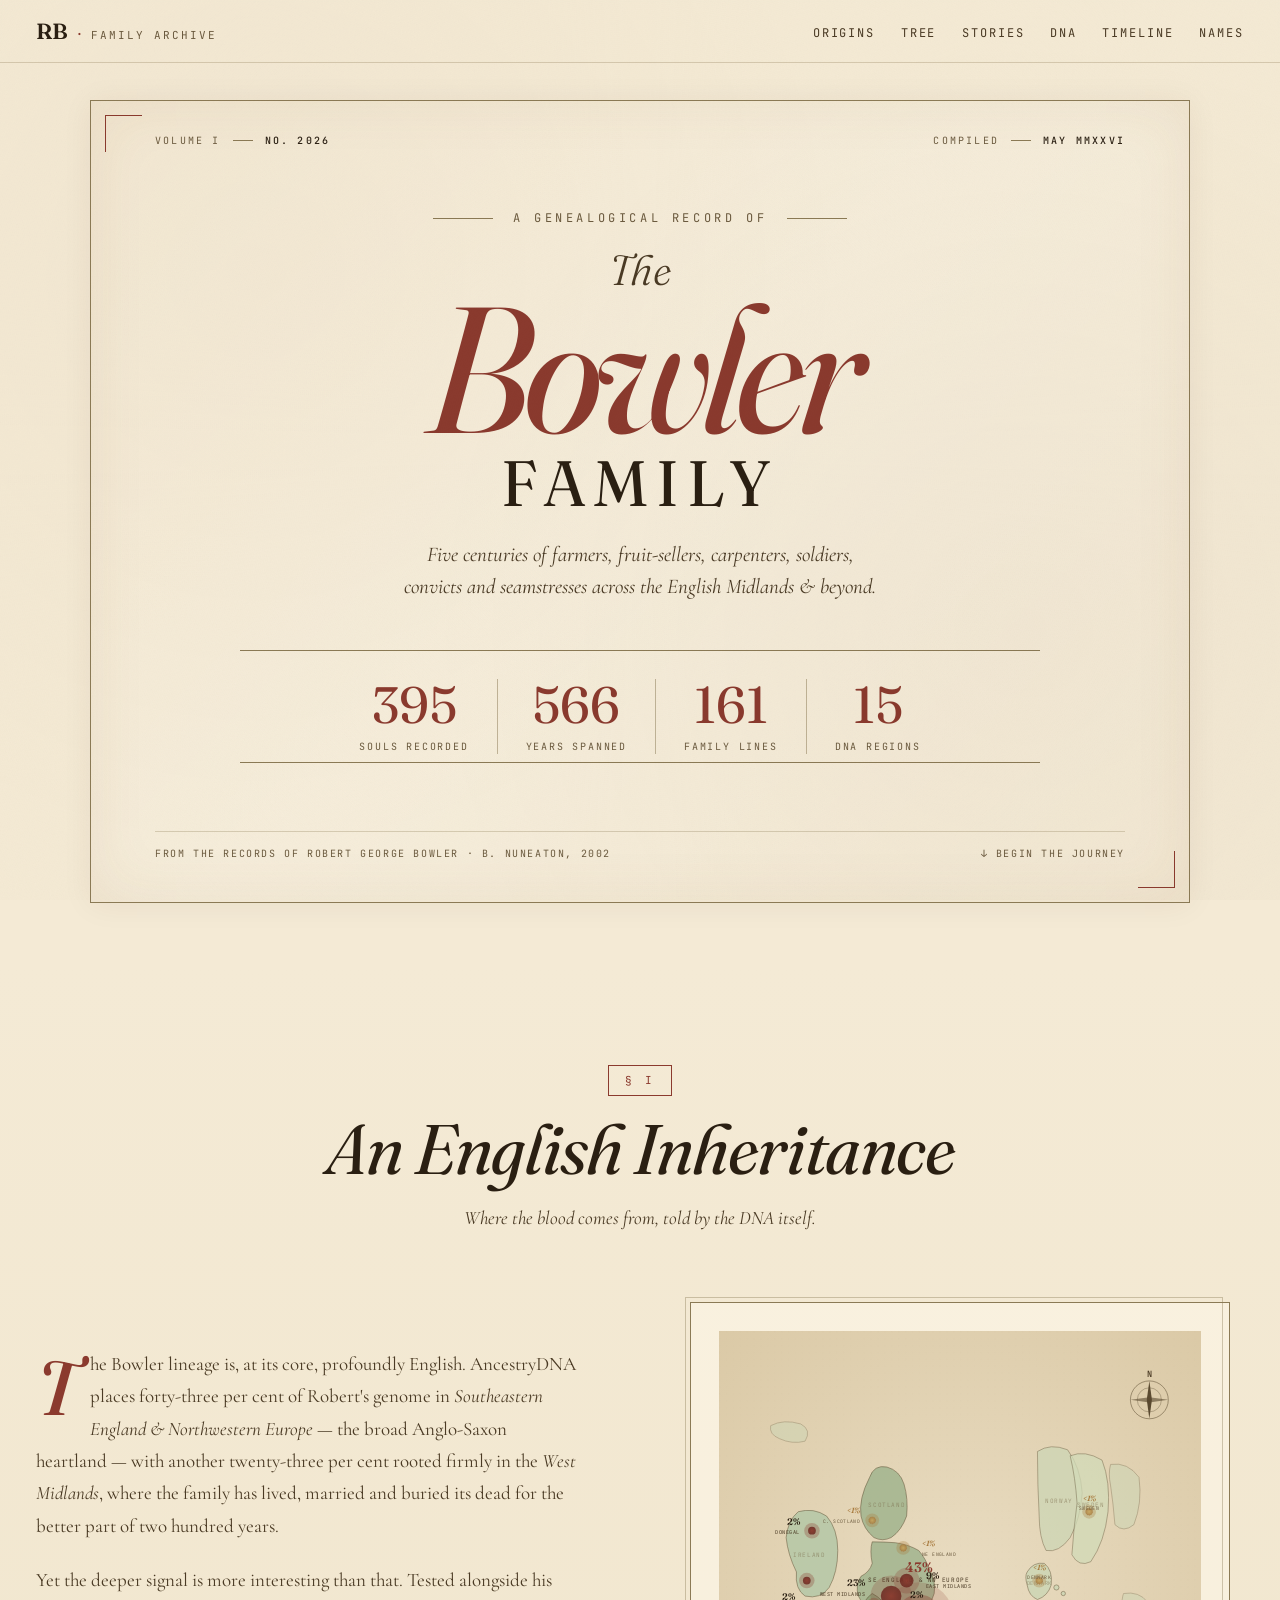
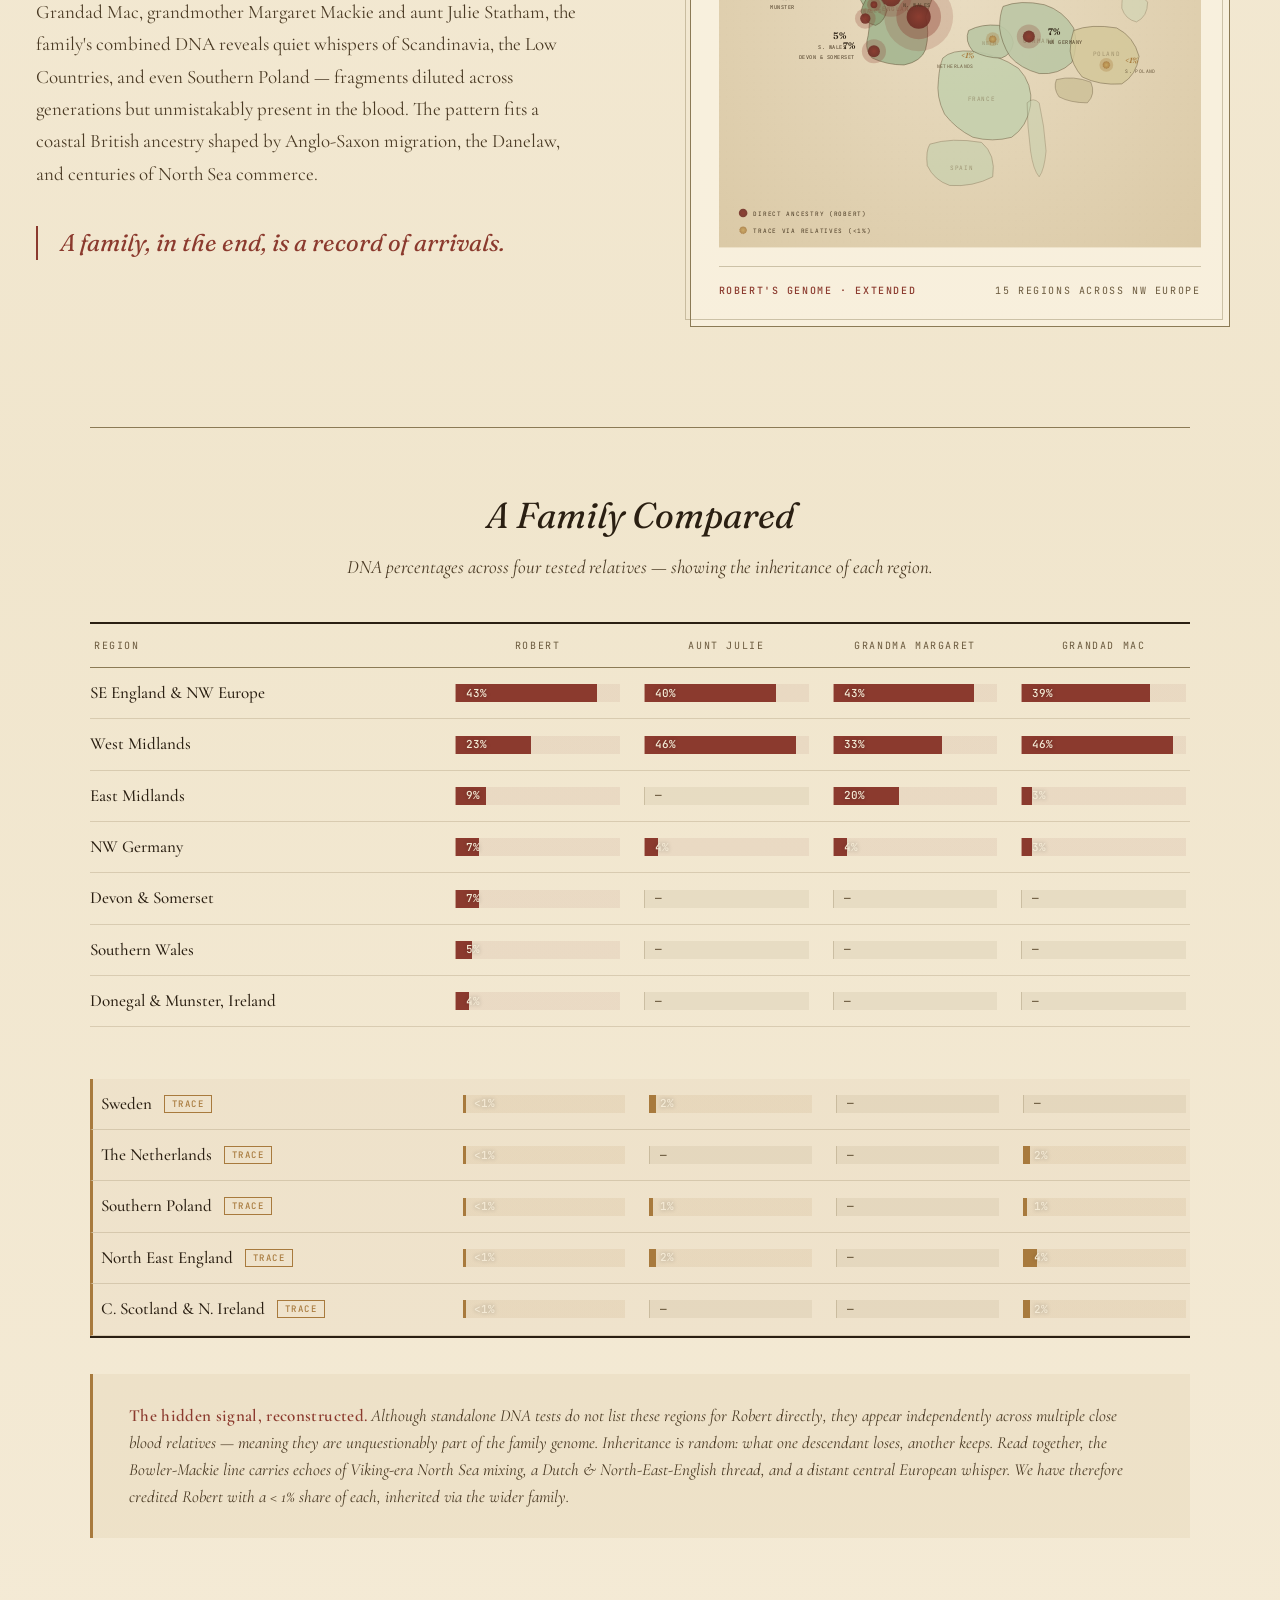
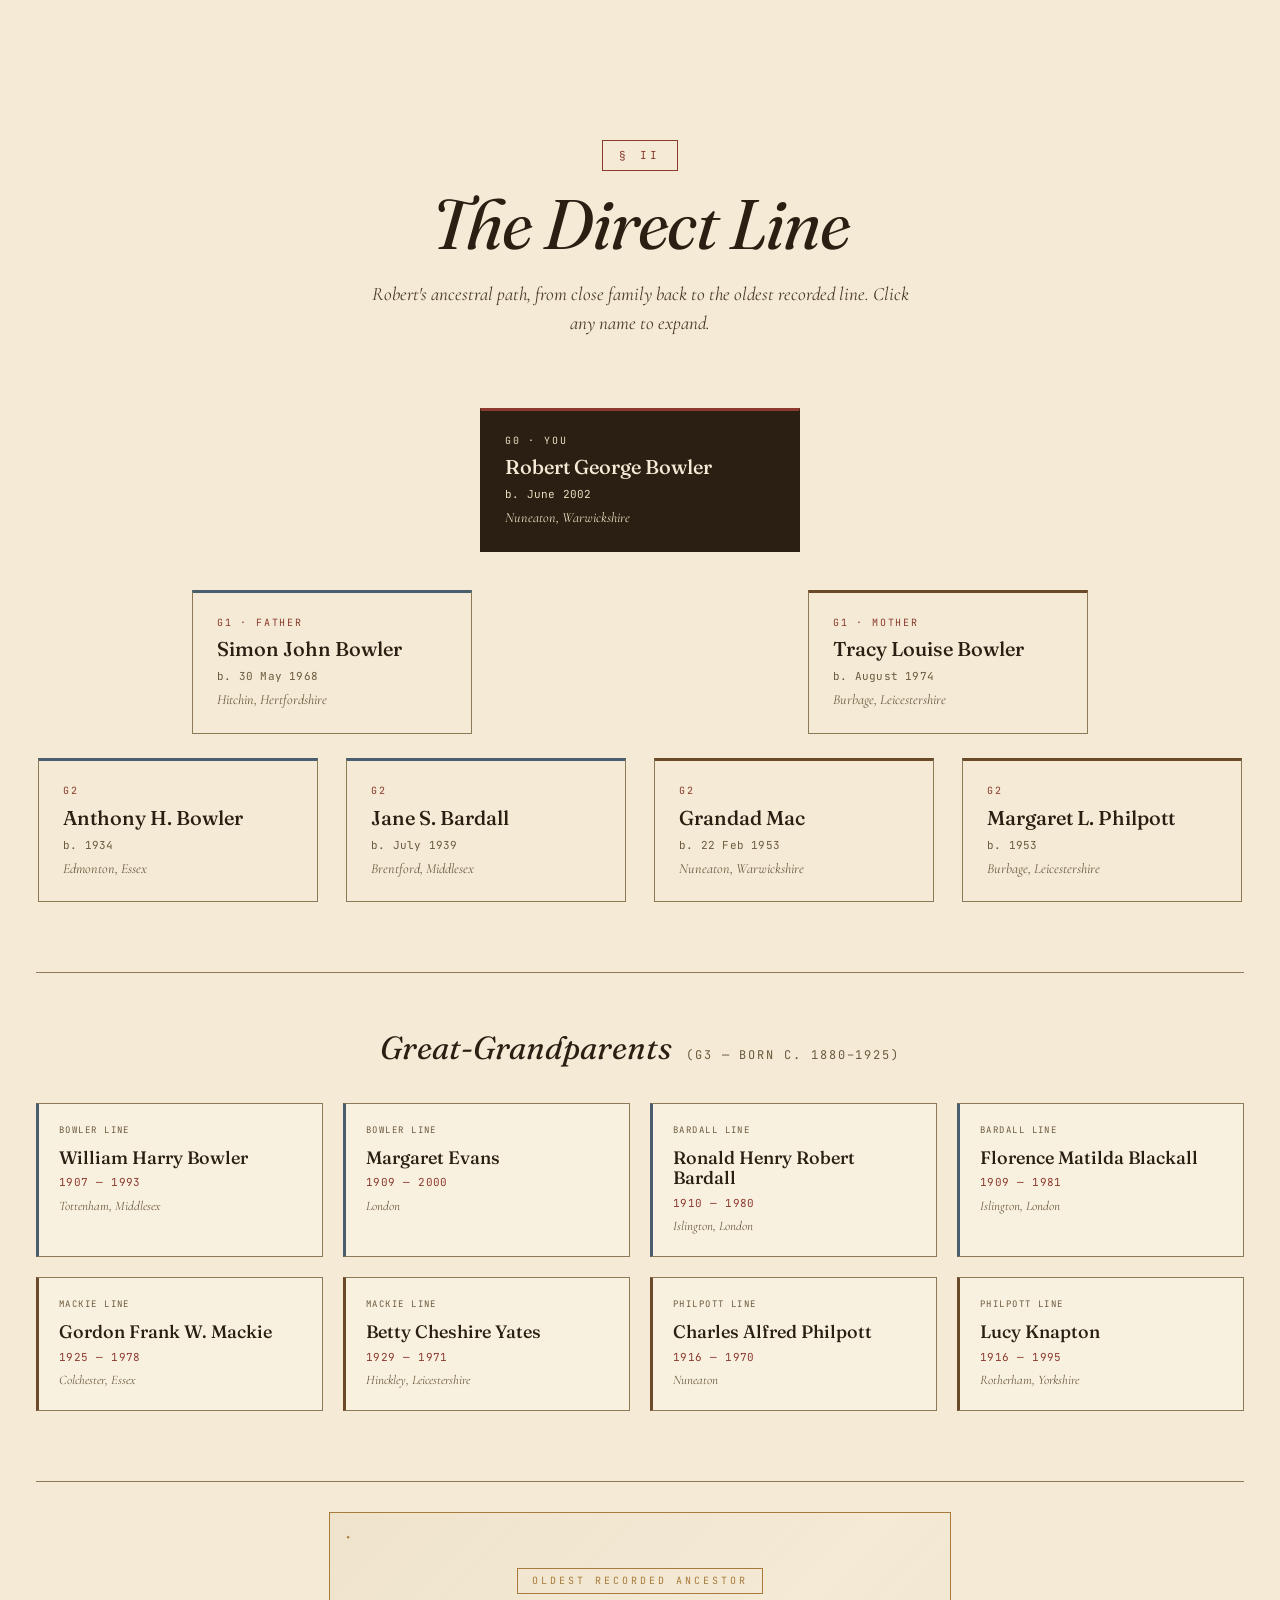
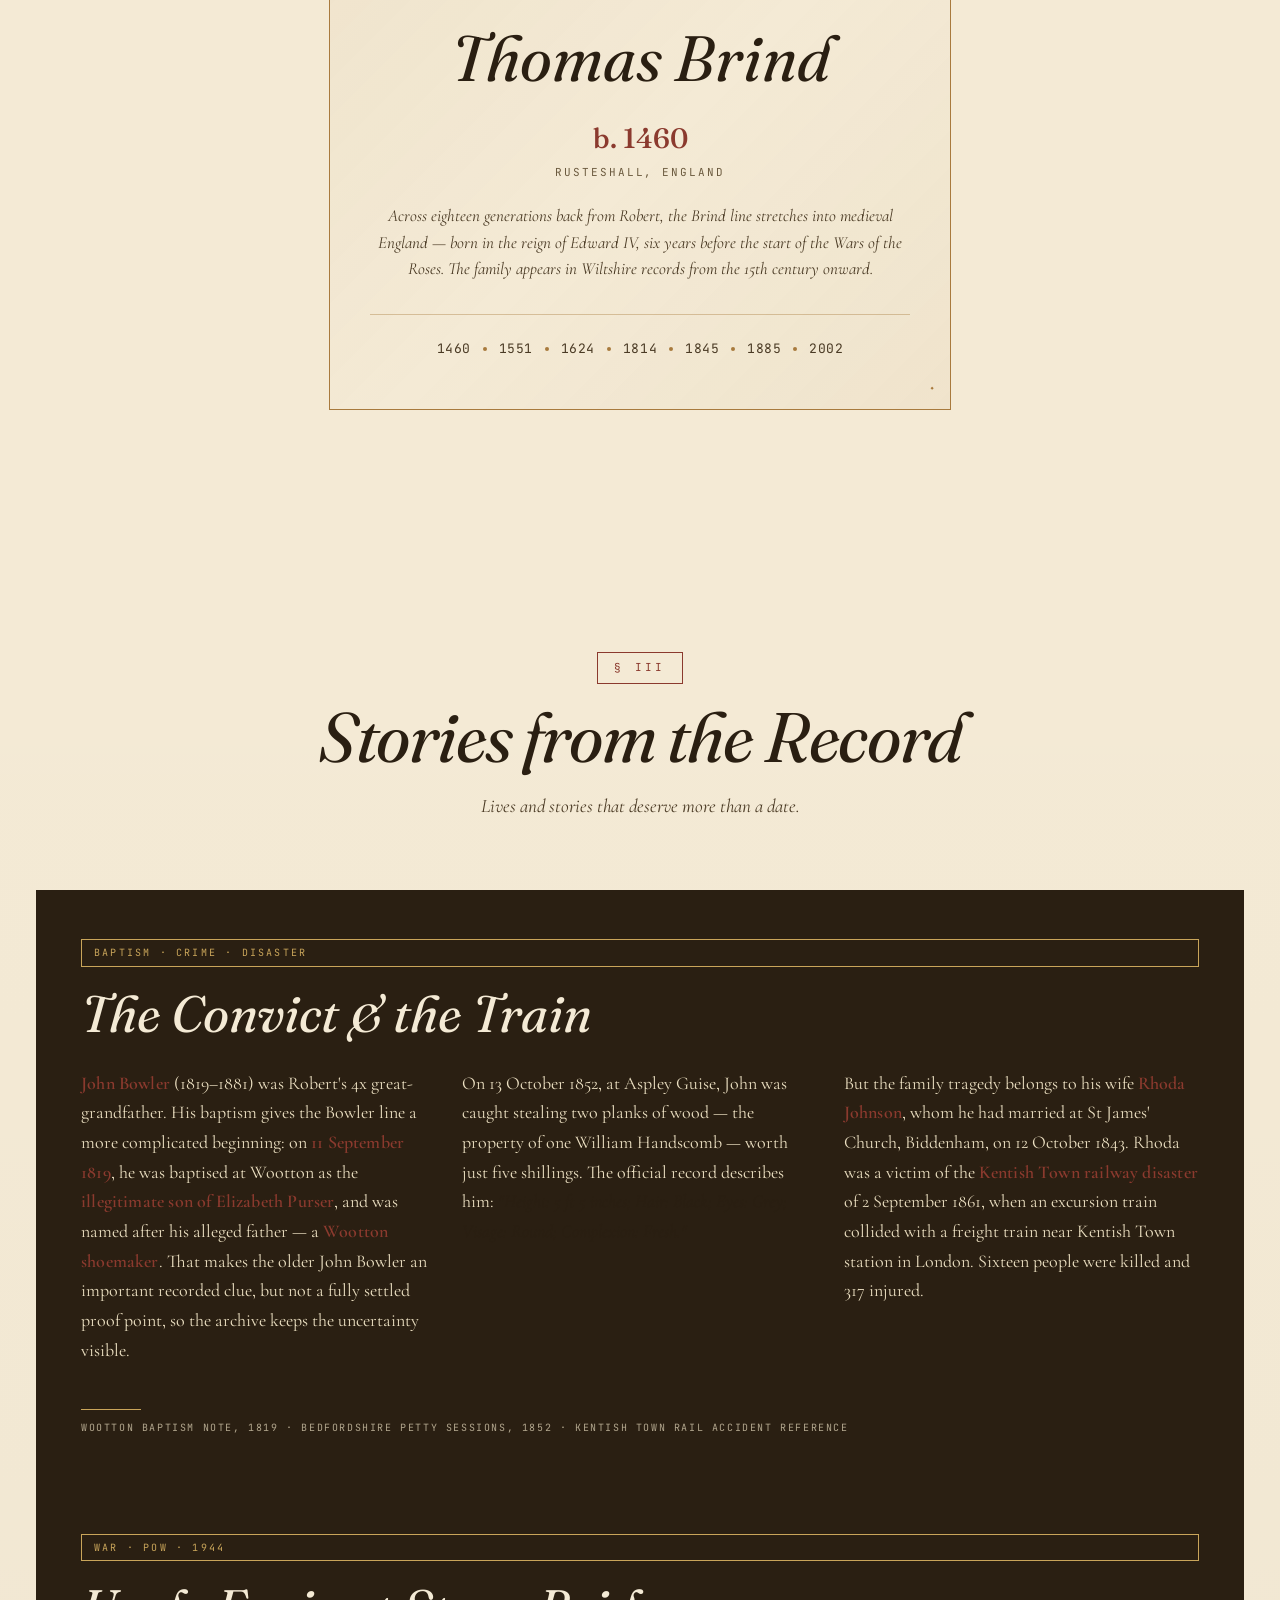
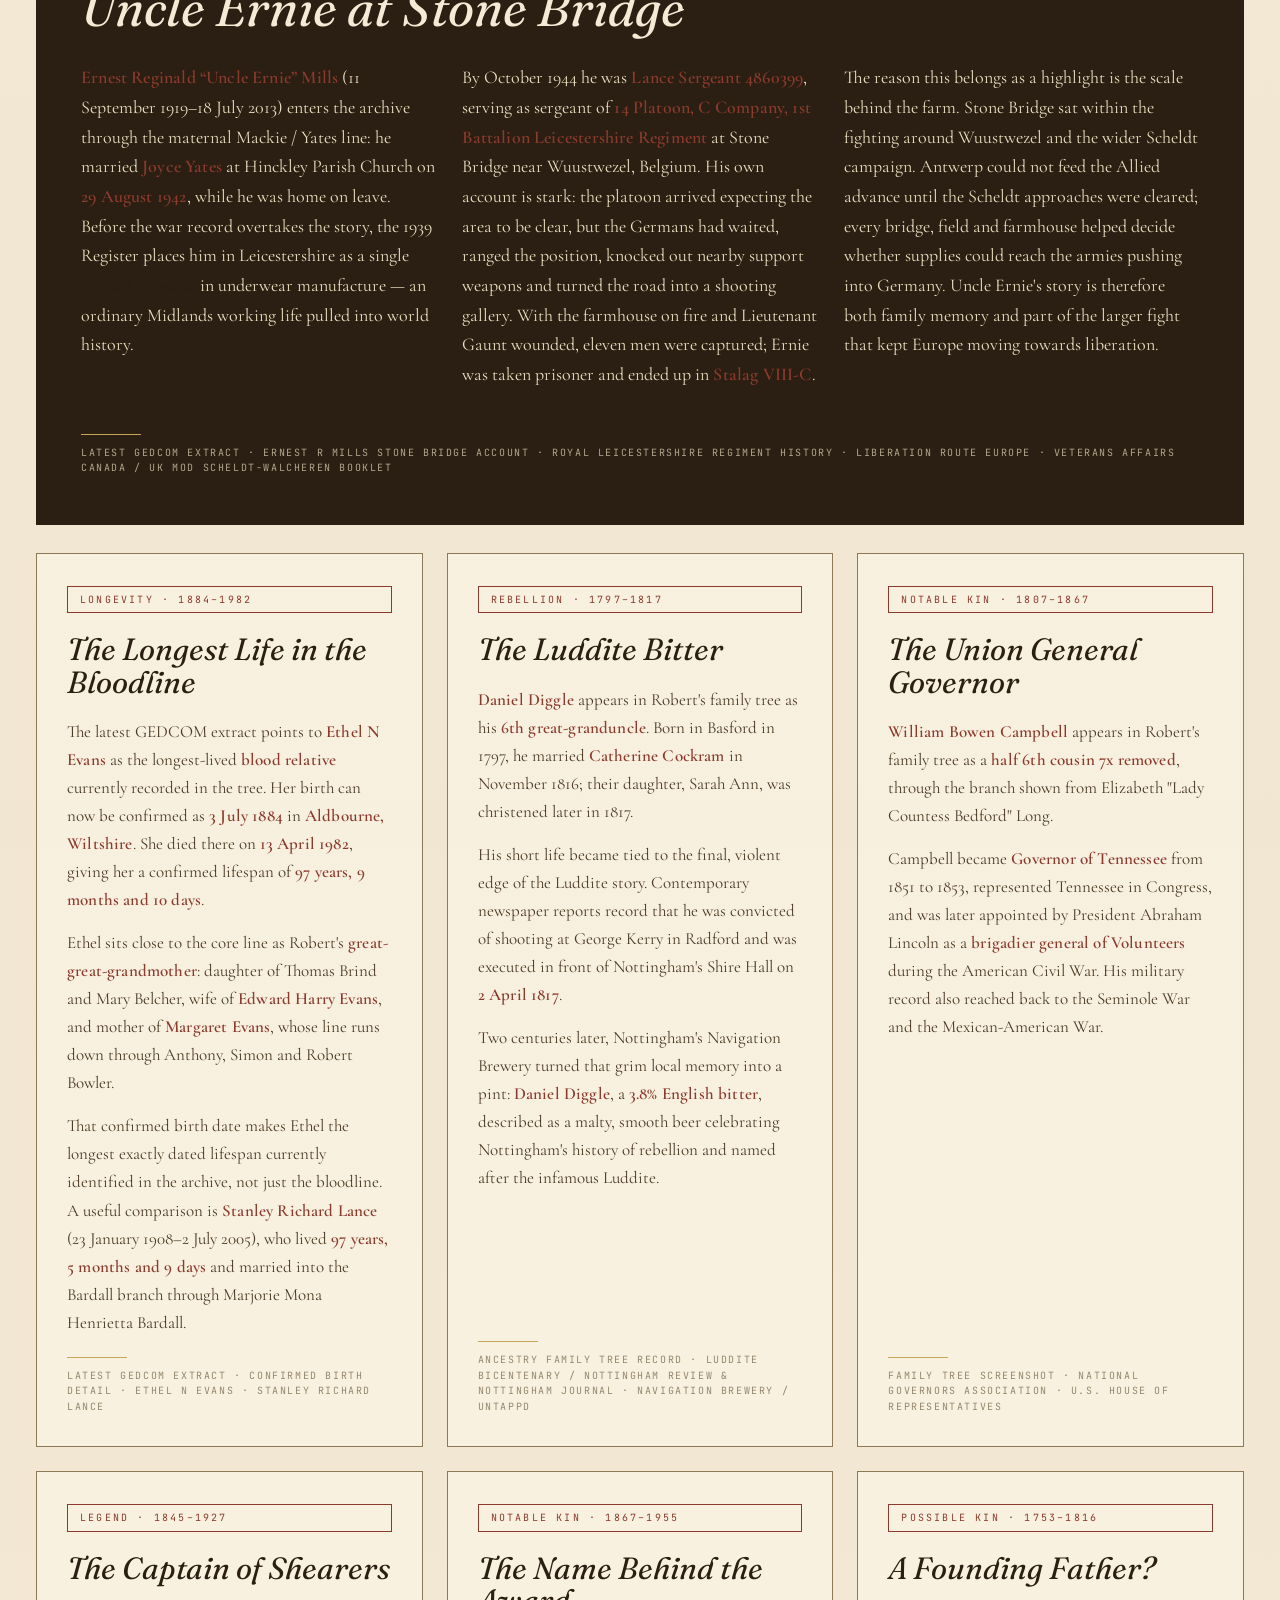
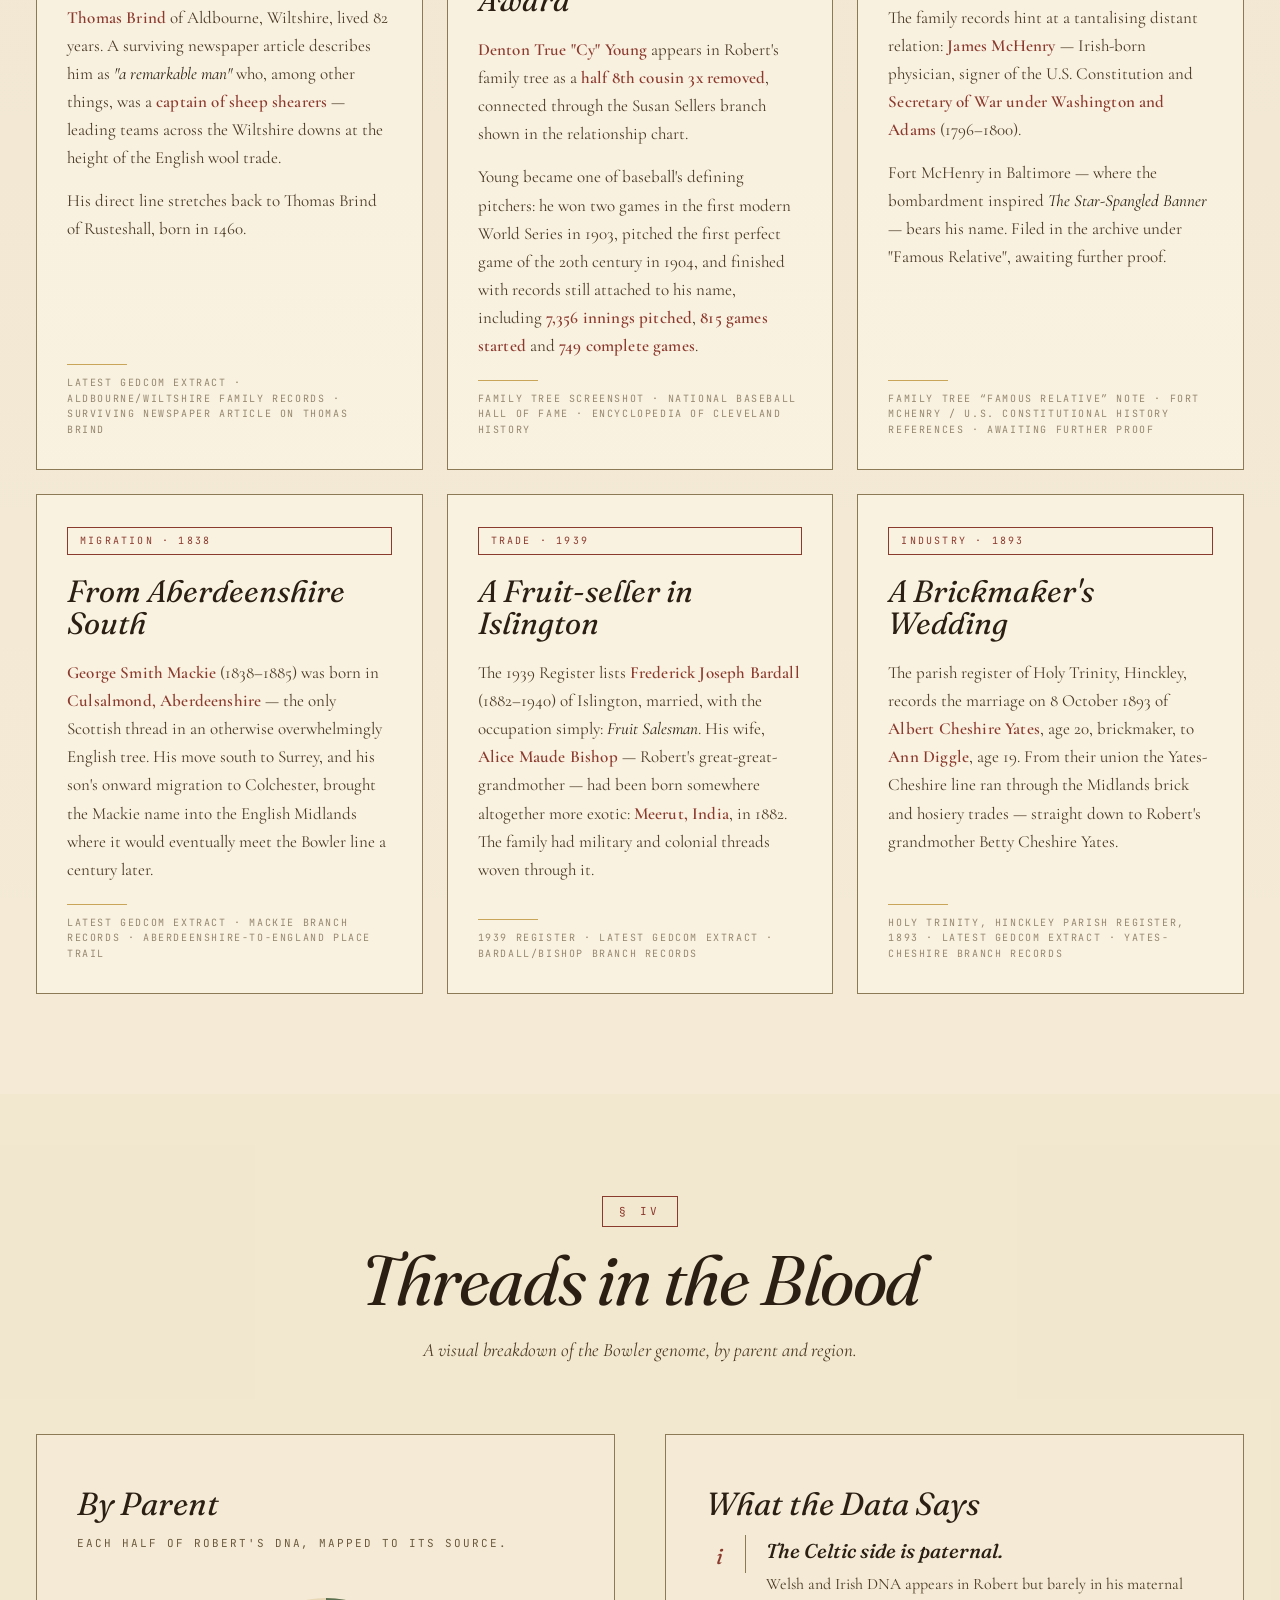
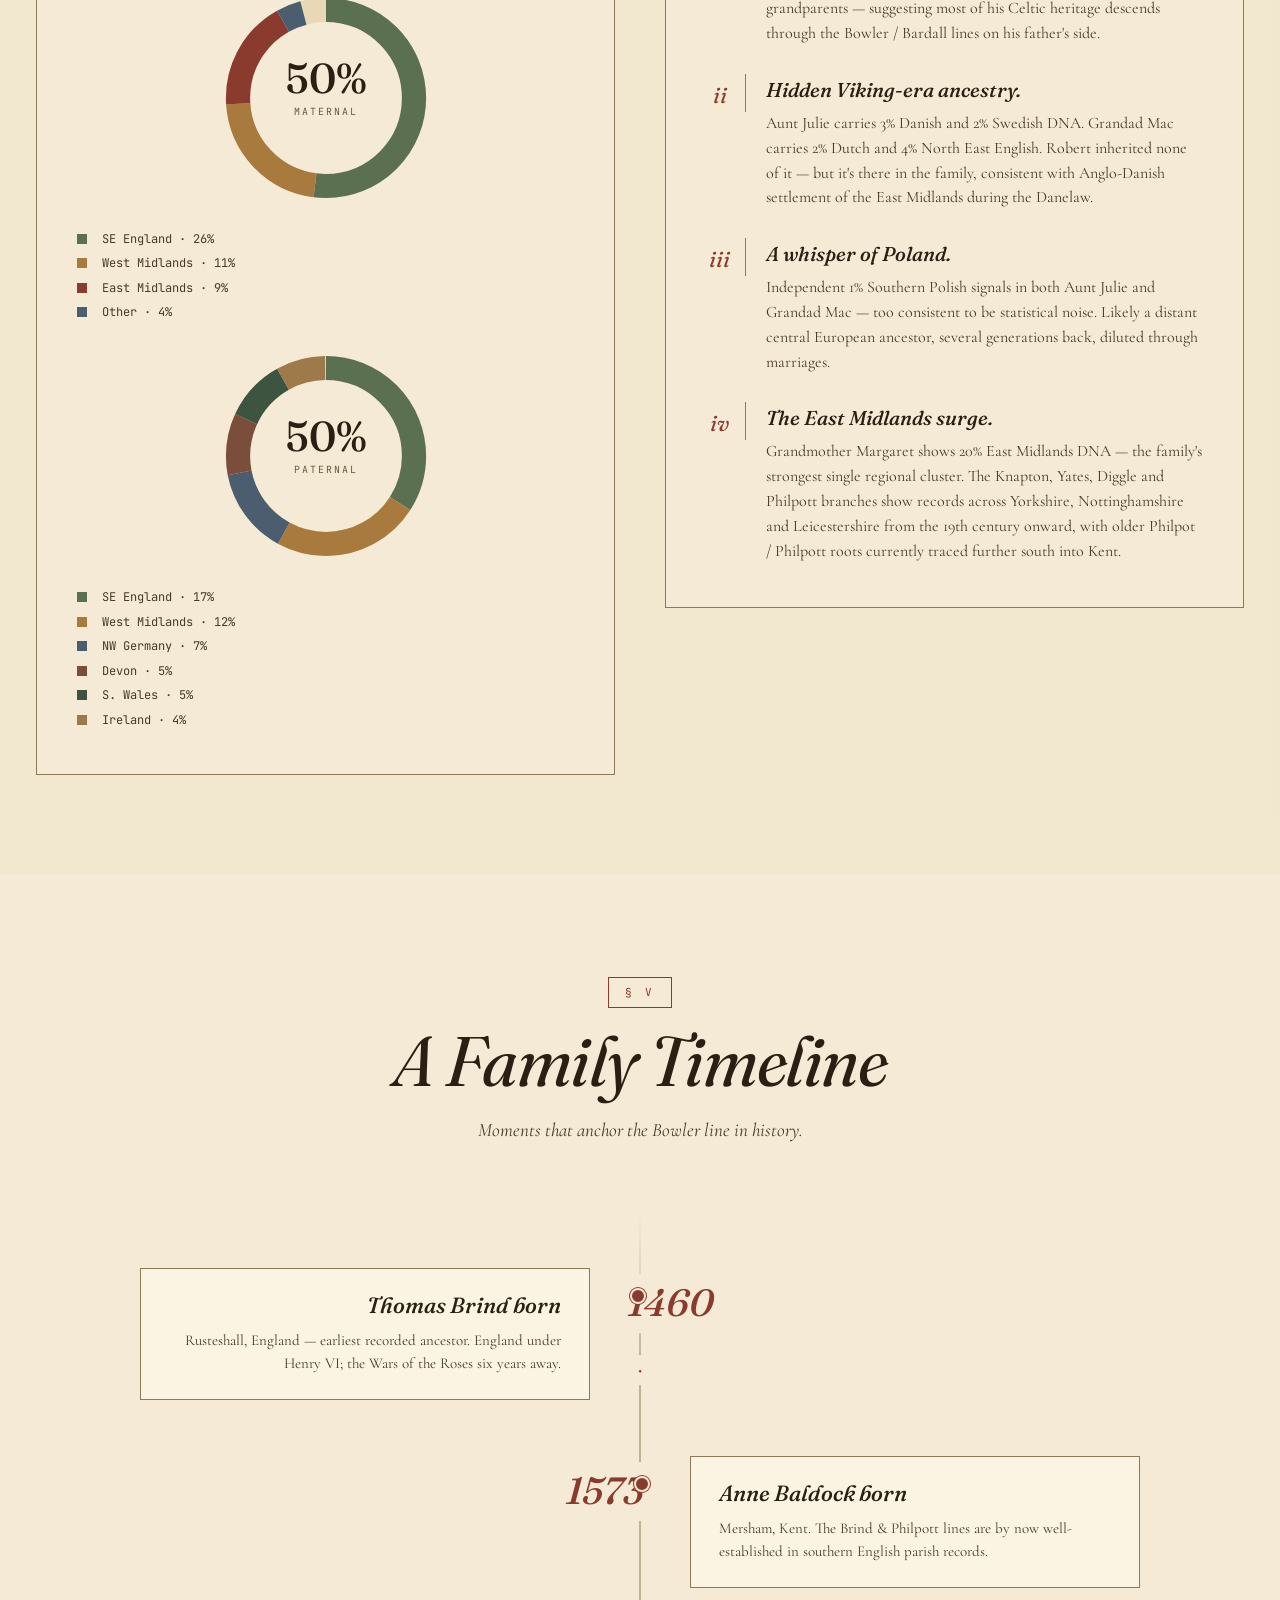
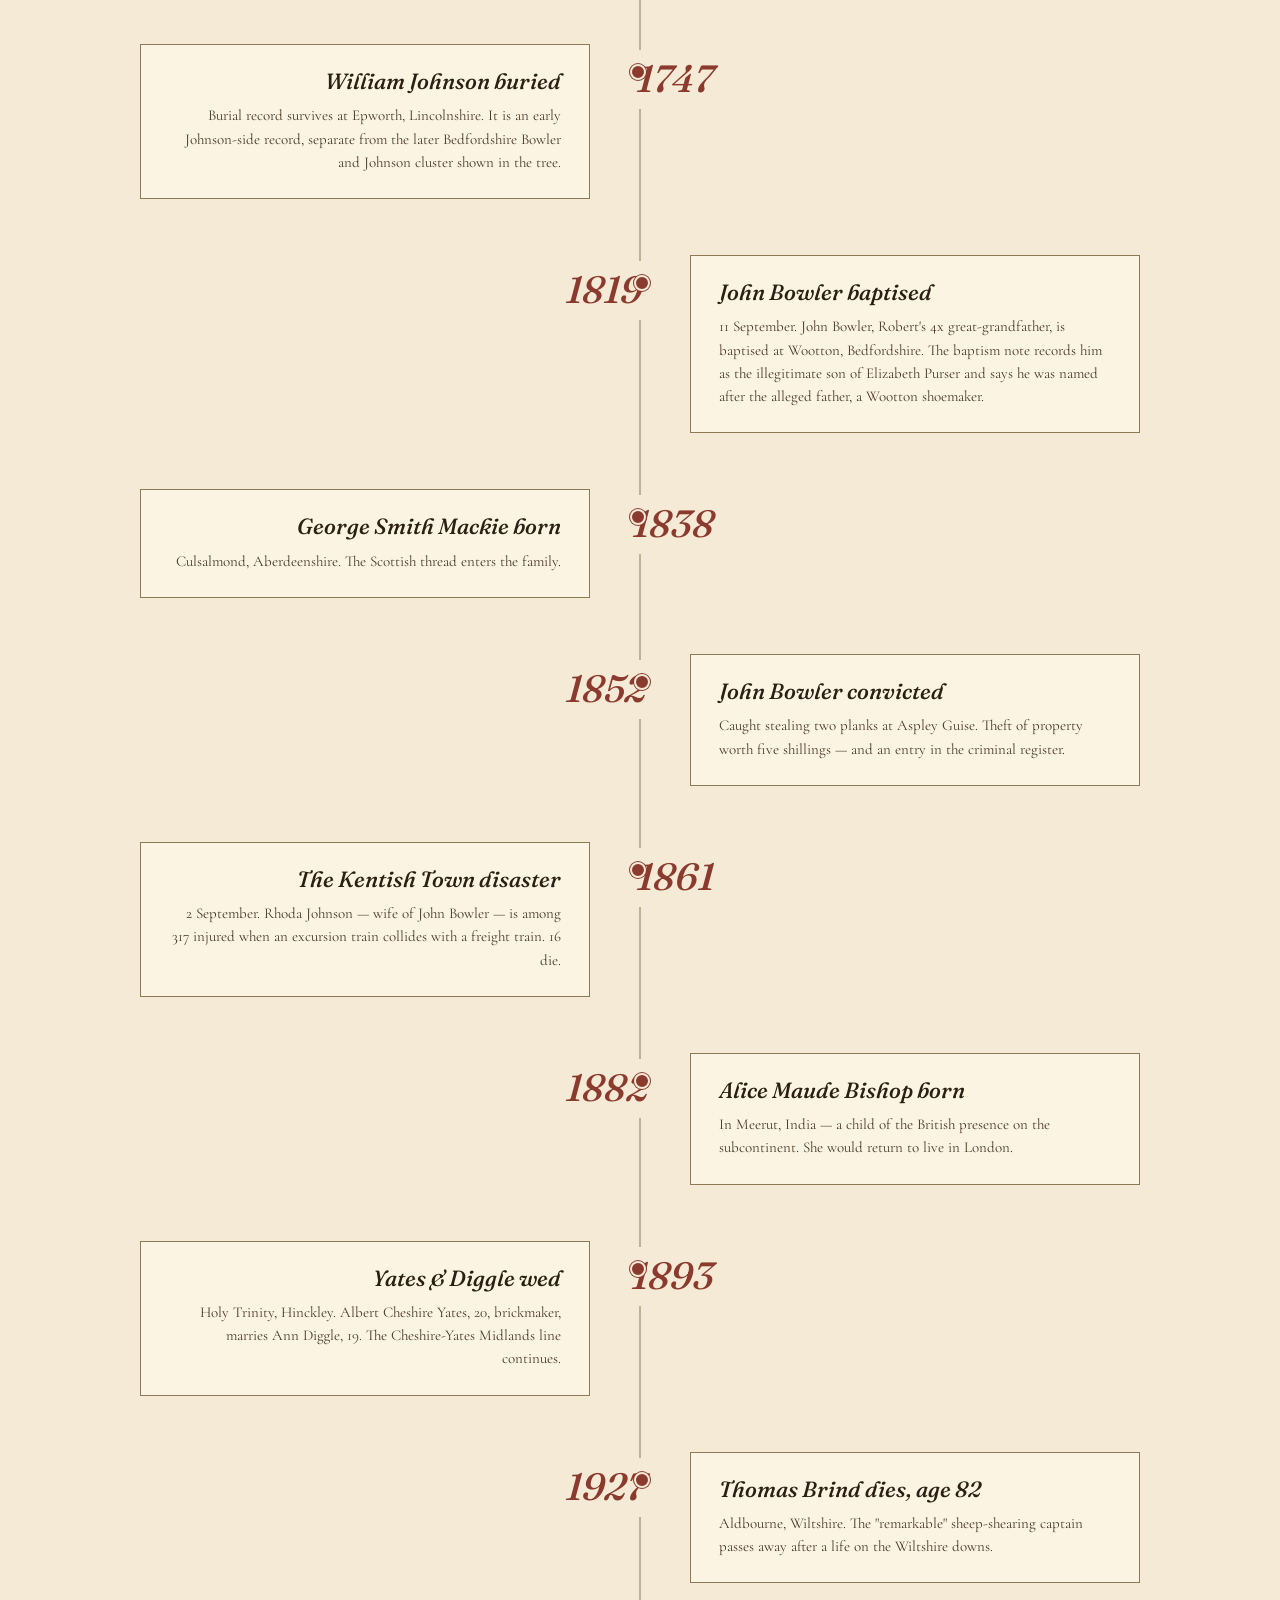
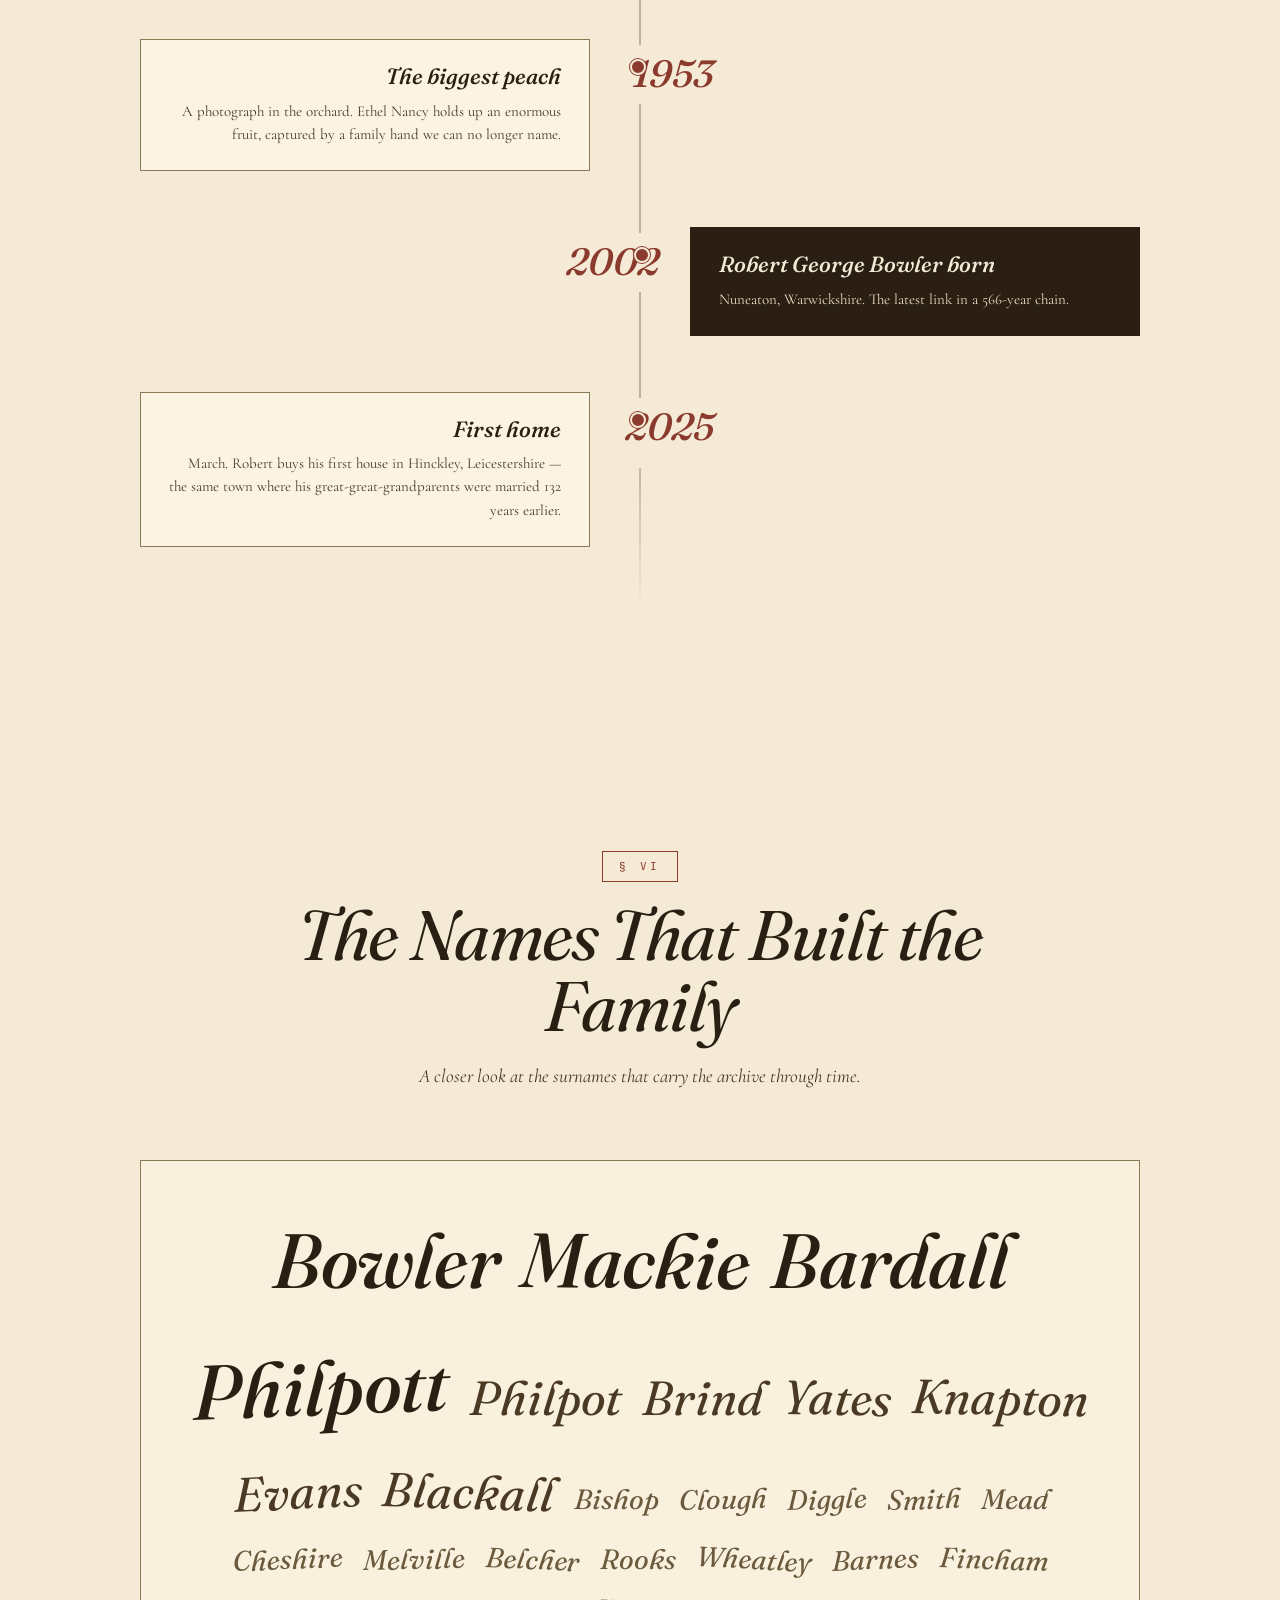
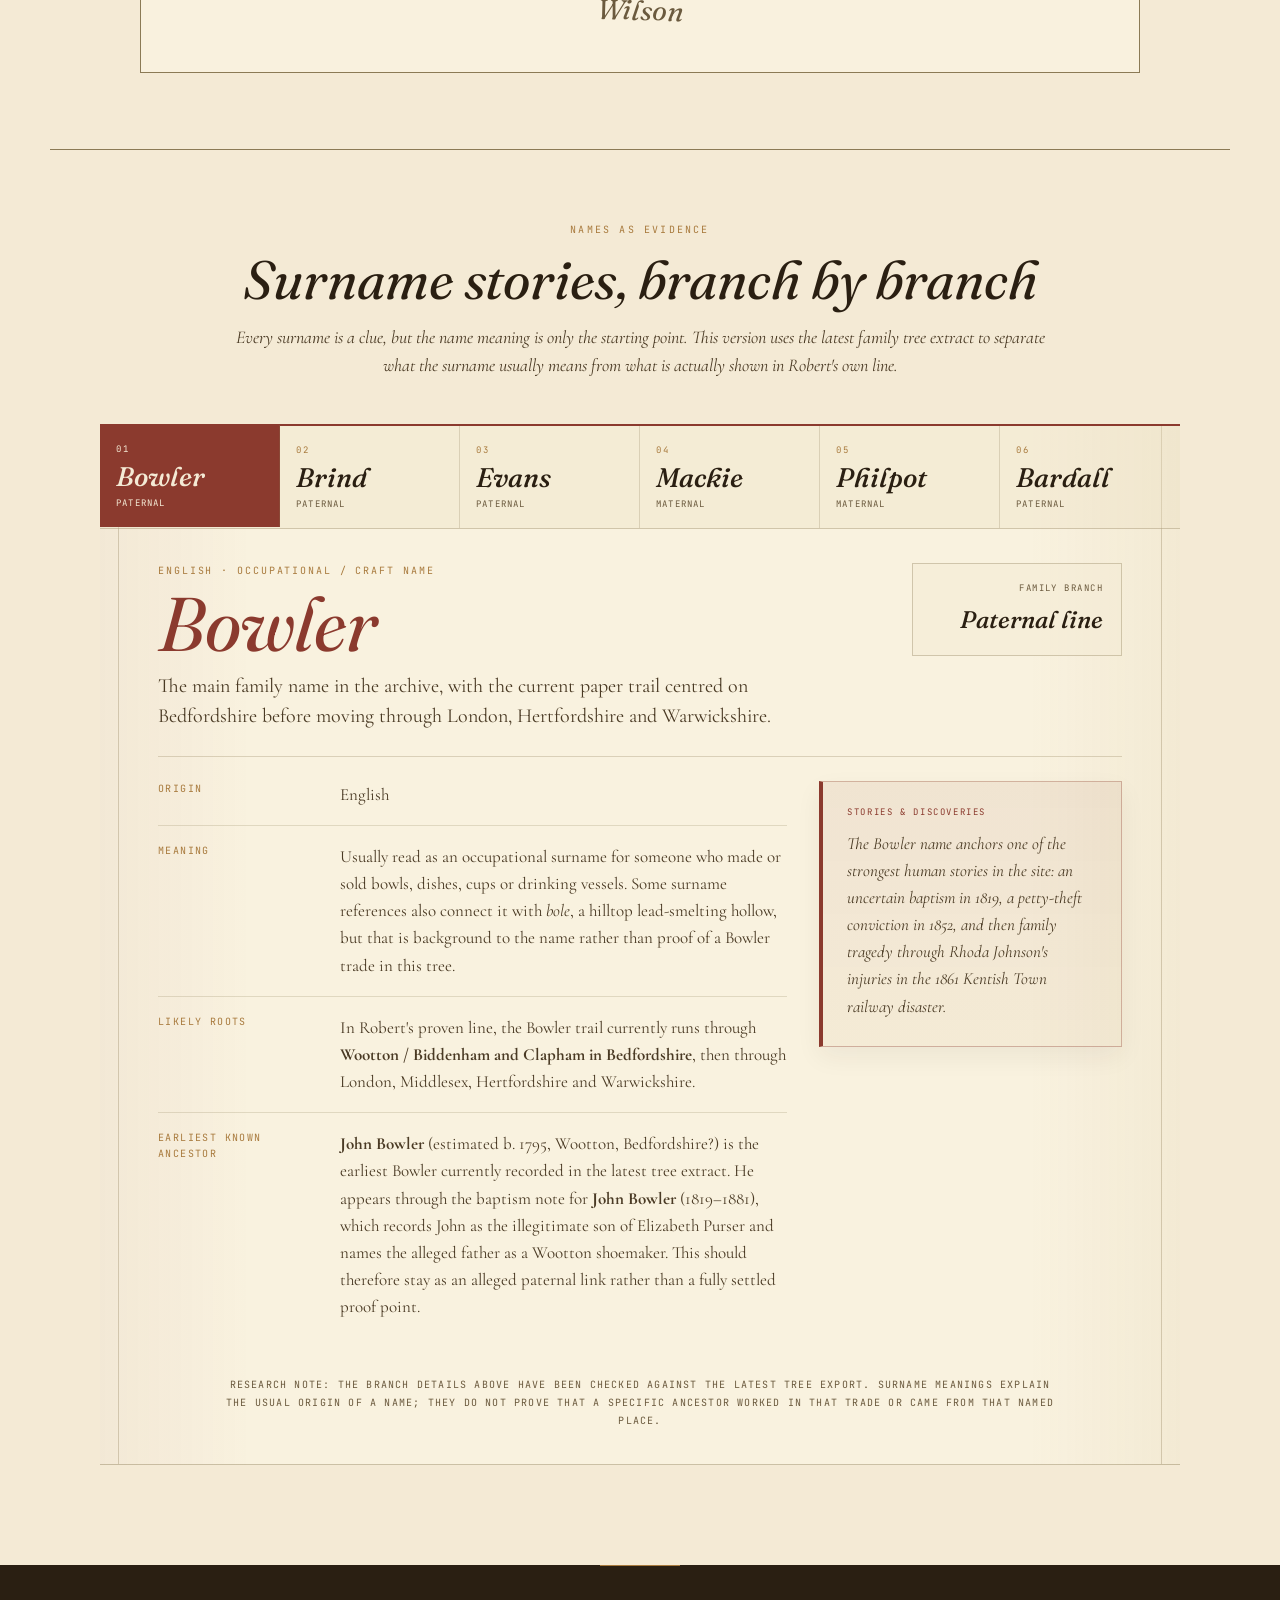
==== commit 12f9e3fe: "Add files via upload Multiple changes to stories, names and navigation of site." ====
--- a/bowler-family-archive.html
+++ b/bowler-family-archive.html
@@ -126,8 +126,10 @@
 
 .nav-links {
   display: flex;
-  gap: 32px;
+  gap: clamp(16px, 2vw, 32px);
   list-style: none;
+  flex-wrap: wrap;
+  justify-content: flex-end;
 }
 .nav-links a {
   color: var(--ink-soft);
@@ -156,8 +158,8 @@
 @media (max-width: 700px) {
   .nav-inner { padding: 12px 18px; }
   .mark-label { display: none; }
-  .nav-links { gap: 14px; }
-  .nav-links a { font-size: 10px; letter-spacing: 0.1em; }
+  .nav-links { gap: 12px; }
+  .nav-links a { font-size: 9px; letter-spacing: 0.08em; }
 }
 
 /* =========== HERO =========== */
@@ -1269,36 +1271,50 @@
 .stories-grid {
   max-width: 1300px;
   margin: 0 auto;
+}
+
+.stories-masonry {
   display: grid;
-  grid-template-columns: repeat(3, 1fr);
-  grid-auto-rows: auto;
-  gap: 32px;
+  grid-template-columns: repeat(3, minmax(0, 1fr));
+  gap: 24px;
+  align-items: stretch;
+  margin-top: 28px;
+}
+
+.story-column {
+  display: contents;
 }
 
 .story {
-  padding: 36px 32px;
+  padding: 32px 30px;
   background: rgba(255, 250, 235, 0.55);
   border: 1px solid var(--rule);
   position: relative;
-  transition: transform 0.4s ease, box-shadow 0.4s ease;
+  display: flex;
+  flex-direction: column;
+  transition: transform 0.4s ease, box-shadow 0.4s ease, border-color 0.4s ease;
 }
 .story:hover {
   transform: translateY(-4px);
   box-shadow: 0 12px 30px rgba(60, 40, 20, 0.08);
+  border-color: rgba(139, 58, 46, 0.55);
 }
 .story-large {
-  grid-column: span 2;
-  grid-row: span 2;
+  width: 100%;
   background: var(--ink);
   color: var(--paper);
   border-color: var(--ink);
-  padding: 50px 44px;
-  display: flex;
-  flex-direction: column;
+  padding: 48px 44px;
+}
+.story-large .story-body {
+  display: grid;
+  grid-template-columns: repeat(3, minmax(0, 1fr));
+  gap: 26px;
+  align-items: start;
 }
 .story-large .story-tag { color: var(--highlight); border-color: var(--highlight); }
 .story-large .story-title { color: var(--paper); }
-.story-large .story-body p { color: var(--paper-deep); }
+.story-large .story-body p { color: var(--paper-deep); margin-bottom: 0; }
 .story-large strong { color: var(--highlight); }
 .story-large em { color: var(--paper); }
 
@@ -1311,27 +1327,28 @@
   color: var(--oxblood);
   padding: 5px 12px;
   border: 1px solid var(--oxblood);
-  margin-bottom: 22px;
+  margin-bottom: 20px;
 }
 .story-title {
   font-family: var(--serif-display);
-  font-size: clamp(26px, 2.6vw, 36px);
+  font-size: clamp(25px, 2.4vw, 34px);
   font-weight: 400;
   font-style: italic;
   line-height: 1.05;
   color: var(--ink);
-  margin-bottom: 22px;
+  margin-bottom: 20px;
 }
 .story-large .story-title {
   font-size: clamp(38px, 4vw, 52px);
-  margin-bottom: 30px;
+  margin-bottom: 28px;
 }
 .story-body p {
   font-size: 17px;
   line-height: 1.65;
   color: var(--ink-soft);
-  margin-bottom: 16px;
-}
+  margin-bottom: 15px;
+}
+.story-body p:last-child { margin-bottom: 0; }
 .story-large .story-body p { font-size: 18px; }
 .story-body strong {
   font-weight: 600;
@@ -1343,8 +1360,8 @@
   color: var(--ink);
 }
 .story-foot {
-  margin-top: auto;
-  padding-top: 24px;
+  margin-top: 24px;
+  padding-top: 20px;
   display: flex;
   flex-direction: column;
   gap: 10px;
@@ -1362,14 +1379,24 @@
   color: var(--paper-deep);
   opacity: 0.7;
 }
+.story:not(.story-large) .story-body {
+  flex: 1 1 auto;
+}
+.story:not(.story-large) .story-foot {
+  margin-top: auto;
+}
+.story:not(.story-large) .story-cite {
+  color: var(--ink-mute);
+}
 
 @media (max-width: 1000px) {
-  .stories-grid { grid-template-columns: repeat(2, 1fr); }
-  .story-large { grid-column: span 2; grid-row: auto; }
+  .stories-masonry { grid-template-columns: repeat(2, minmax(0, 1fr)); }
+  .story-large .story-body { grid-template-columns: 1fr; }
 }
 @media (max-width: 640px) {
-  .stories-grid { grid-template-columns: 1fr; }
-  .story-large { grid-column: span 1; padding: 36px 28px; }
+  .stories-masonry { grid-template-columns: 1fr; }
+  .story,
+  .story-large { padding: 34px 26px; }
 }
 
 /* =========== DNA =========== */
@@ -1752,6 +1779,7 @@
       <li><a href="#stories">Stories</a></li>
       <li><a href="#dna">DNA</a></li>
       <li><a href="#timeline">Timeline</a></li>
+      <li><a href="#names">Names</a></li>
     </ul>
   </div>
 </nav>
@@ -2274,111 +2302,146 @@
   <div class="stories-grid">
 
     <article class="story story-large">
-      <div class="story-tag">Scandal · 1852</div>
-      <h3 class="story-title">The Convict &amp; the Train</h3>
-      <div class="story-body">
-        <p><strong>John Bowler</strong> (1819–1881) was Robert's 4x great-grandfather. The latest tree extract also links him to an older <strong>John Bowler</strong>, estimated born around 1795 in the Wootton area of Bedfordshire, while the baptism note still treats his father as alleged. The archive now keeps that uncertainty visible rather than flattening it into a single simple answer.</p>
-        <p>On 13 October 1852, at Aspley Guise, John was caught stealing two planks of wood — the property of one William Handscomb — worth just five shillings. The official record describes him: <em>"Height: 5 ft 5 inches; Hair: Black; Eyes: Grey; Visage: Round; Complexion: Fresh."</em></p>
-        <p>But the family tragedy belongs to his wife <strong>Rhoda Johnson</strong>, whom he had married at St James' Church, Biddenham, on 12 October 1843. Rhoda was a victim of the <strong>Kentish Town railway disaster</strong> of 2 September 1861, when an excursion train collided with a freight train near Kentish Town station in London. Sixteen people were killed and 317 injured.</p>
-      </div>
-      <div class="story-foot">
-        <span class="story-line"></span>
-        <span class="story-cite">Bedfordshire petty sessions, 1852 · Wikipedia: Kentish Town rail accident</span>
-      </div>
-    </article>
-
+          <div class="story-tag">Baptism · Crime · Disaster</div>
+          <h3 class="story-title">The Convict &amp; the Train</h3>
+          <div class="story-body">
+            <p><strong>John Bowler</strong> (1819–1881) was Robert's 4x great-grandfather. His baptism gives the Bowler line a more complicated beginning: on <strong>11 September 1819</strong>, he was baptised at Wootton as the <strong>illegitimate son of Elizabeth Purser</strong>, and was named after his alleged father — a <strong>Wootton shoemaker</strong>. That makes the older John Bowler an important recorded clue, but not a fully settled proof point, so the archive keeps the uncertainty visible.</p>
+            <p>On 13 October 1852, at Aspley Guise, John was caught stealing two planks of wood — the property of one William Handscomb — worth just five shillings. The official record describes him: <em>"Height: 5 ft 5 inches; Hair: Black; Eyes: Grey; Visage: Round; Complexion: Fresh."</em></p>
+            <p>But the family tragedy belongs to his wife <strong>Rhoda Johnson</strong>, whom he had married at St James' Church, Biddenham, on 12 October 1843. Rhoda was a victim of the <strong>Kentish Town railway disaster</strong> of 2 September 1861, when an excursion train collided with a freight train near Kentish Town station in London. Sixteen people were killed and 317 injured.</p>
+          </div>
+          <div class="story-foot">
+            <span class="story-line"></span>
+            <span class="story-cite">Wootton baptism note, 1819 · Bedfordshire petty sessions, 1852 · Kentish Town rail accident reference</span>
+          </div>
+        </article>
+
+    <article class="story story-large">
+          <div class="story-tag">War · POW · 1944</div>
+          <h3 class="story-title">Uncle Ernie at Stone Bridge</h3>
+          <div class="story-body">
+            <p><strong>Ernest Reginald “Uncle Ernie” Mills</strong> (11 September 1919–18 July 2013) enters the archive through the maternal Mackie / Yates line: he married <strong>Joyce Yates</strong> at Hinckley Parish Church on <strong>29 August 1942</strong>, while he was home on leave. Before the war record overtakes the story, the 1939 Register places him in Leicestershire as a single <em>interlock operative</em> in underwear manufacture — an ordinary Midlands working life pulled into world history.</p>
+            <p>By October 1944 he was <strong>Lance Sergeant 4860399</strong>, serving as sergeant of <strong>14 Platoon, C Company, 1st Battalion Leicestershire Regiment</strong> at Stone Bridge near Wuustwezel, Belgium. His own account is stark: the platoon arrived expecting the area to be clear, but the Germans had waited, ranged the position, knocked out nearby support weapons and turned the road into a shooting gallery. With the farmhouse on fire and Lieutenant Gaunt wounded, eleven men were captured; Ernie was taken prisoner and ended up in <strong>Stalag VIII-C</strong>.</p>
+            <p>The reason this belongs as a highlight is the scale behind the farm. Stone Bridge sat within the fighting around Wuustwezel and the wider Scheldt campaign. Antwerp could not feed the Allied advance until the Scheldt approaches were cleared; every bridge, field and farmhouse helped decide whether supplies could reach the armies pushing into Germany. Uncle Ernie's story is therefore both family memory and part of the larger fight that kept Europe moving towards liberation.</p>
+          </div>
+          <div class="story-foot">
+            <span class="story-line"></span>
+            <span class="story-cite">Latest GEDCOM extract · Ernest R Mills Stone Bridge account · Royal Leicestershire Regiment history · Liberation Route Europe · Veterans Affairs Canada / UK MOD Scheldt-Walcheren booklet</span>
+          </div>
+        </article>
+
+  <div class="stories-masonry stories-card-grid">
     <article class="story">
-      <div class="story-tag">Legend · 1845–1927</div>
-      <h3 class="story-title">The Captain of Shearers</h3>
-      <div class="story-body">
-        <p><strong>Thomas Brind</strong> of Aldbourne, Wiltshire, lived 82 years. A surviving newspaper article describes him as <em>"a remarkable man"</em> who, among other things, was a <strong>captain of sheep shearers</strong> — leading teams across the Wiltshire downs at the height of the English wool trade.</p>
-        <p>His direct line stretches back to Thomas Brind of Rusteshall, born in 1460.</p>
-      </div>
-    </article>
+<div class="story-tag">Longevity · 1884–1982</div>
+<h3 class="story-title">The Longest Life in the Bloodline</h3>
+<div class="story-body">
+<p>The latest GEDCOM extract points to <strong>Ethel N Evans</strong> as the longest-lived <strong>blood relative</strong> currently recorded in the tree. Her birth can now be confirmed as <strong>3 July 1884</strong> in <strong>Aldbourne, Wiltshire</strong>. She died there on <strong>13 April 1982</strong>, giving her a confirmed lifespan of <strong>97 years, 9 months and 10 days</strong>.</p>
+<p>Ethel sits close to the core line as Robert's <strong>great-great-grandmother</strong>: daughter of Thomas Brind and Mary Belcher, wife of <strong>Edward Harry Evans</strong>, and mother of <strong>Margaret Evans</strong>, whose line runs down through Anthony, Simon and Robert Bowler.</p>
+<p>That confirmed birth date makes Ethel the longest exactly dated lifespan currently identified in the archive, not just the bloodline. A useful comparison is <strong>Stanley Richard Lance</strong> (23 January 1908–2 July 2005), who lived <strong>97 years, 5 months and 9 days</strong> and married into the Bardall branch through Marjorie Mona Henrietta Bardall.</p>
+</div>
+<div class="story-foot">
+<span class="story-line"></span>
+<span class="story-cite">Latest GEDCOM extract · confirmed birth detail · Ethel N Evans · Stanley Richard Lance</span>
+</div>
+</article>
 
     <article class="story">
-      <div class="story-tag">Possible Kin · 1753–1816</div>
-      <h3 class="story-title">A Founding Father?</h3>
-      <div class="story-body">
-        <p>The family records hint at a tantalising distant relation: <strong>James McHenry</strong> — Irish-born physician, signer of the U.S. Constitution and <strong>Secretary of War under Washington and Adams</strong> (1796–1800).</p>
-        <p>Fort McHenry in Baltimore — where the bombardment inspired <em>The Star-Spangled Banner</em> — bears his name. Filed in the archive under "Famous Relative", awaiting further proof.</p>
-      </div>
-    </article>
+<div class="story-tag">Rebellion · 1797–1817</div>
+<h3 class="story-title">The Luddite Bitter</h3>
+<div class="story-body">
+<p><strong>Daniel Diggle</strong> appears in Robert's family tree as his <strong>6th great-granduncle</strong>. Born in Basford in 1797, he married <strong>Catherine Cockram</strong> in November 1816; their daughter, Sarah Ann, was christened later in 1817.</p>
+<p>His short life became tied to the final, violent edge of the Luddite story. Contemporary newspaper reports record that he was convicted of shooting at George Kerry in Radford and was executed in front of Nottingham's Shire Hall on <strong>2 April 1817</strong>.</p>
+<p>Two centuries later, Nottingham's Navigation Brewery turned that grim local memory into a pint: <strong>Daniel Diggle</strong>, a <strong>3.8% English bitter</strong>, described as a malty, smooth beer celebrating Nottingham's history of rebellion and named after the infamous Luddite.</p>
+</div>
+<div class="story-foot">
+<span class="story-line"></span>
+<span class="story-cite">Ancestry family tree record · Luddite Bicentenary / Nottingham Review &amp; Nottingham Journal · Navigation Brewery / Untappd</span>
+</div>
+</article>
 
     <article class="story">
-      <div class="story-tag">Notable Kin · 1807–1867</div>
-      <h3 class="story-title">The Union General Governor</h3>
-      <div class="story-body">
-        <p><strong>William Bowen Campbell</strong> appears in Robert's family tree as a <strong>half 6th cousin 7x removed</strong>, through the branch shown from Elizabeth &quot;Lady Countess Bedford&quot; Long.</p>
-        <p>Campbell became <strong>Governor of Tennessee</strong> from 1851 to 1853, represented Tennessee in Congress, and was later appointed by President Abraham Lincoln as a <strong>brigadier general of Volunteers</strong> during the American Civil War. His military record also reached back to the Seminole War and the Mexican-American War.</p>
-      </div>
-      <div class="story-foot">
-        <span class="story-line"></span>
-        <span class="story-cite">Family tree screenshot · National Governors Association · U.S. House of Representatives</span>
-      </div>
-    </article>
+<div class="story-tag">Notable Kin · 1807–1867</div>
+<h3 class="story-title">The Union General Governor</h3>
+<div class="story-body">
+<p><strong>William Bowen Campbell</strong> appears in Robert's family tree as a <strong>half 6th cousin 7x removed</strong>, through the branch shown from Elizabeth "Lady Countess Bedford" Long.</p>
+<p>Campbell became <strong>Governor of Tennessee</strong> from 1851 to 1853, represented Tennessee in Congress, and was later appointed by President Abraham Lincoln as a <strong>brigadier general of Volunteers</strong> during the American Civil War. His military record also reached back to the Seminole War and the Mexican-American War.</p>
+</div>
+<div class="story-foot">
+<span class="story-line"></span>
+<span class="story-cite">Family tree screenshot · National Governors Association · U.S. House of Representatives</span>
+</div>
+</article>
 
     <article class="story">
-      <div class="story-tag">Notable Kin · 1867–1955</div>
-      <h3 class="story-title">The Name Behind the Award</h3>
-      <div class="story-body">
-        <p><strong>Denton True &quot;Cy&quot; Young</strong> appears in Robert's family tree as a <strong>half 8th cousin 3x removed</strong>, connected through the Susan Sellers branch shown in the relationship chart.</p>
-        <p>Young became one of baseball's defining pitchers: he won two games in the first modern World Series in 1903, pitched the first perfect game of the 20th century in 1904, and finished with records still attached to his name, including <strong>7,356 innings pitched</strong>, <strong>815 games started</strong> and <strong>749 complete games</strong>.</p>
-      </div>
-      <div class="story-foot">
-        <span class="story-line"></span>
-        <span class="story-cite">Family tree screenshot · National Baseball Hall of Fame · Encyclopedia of Cleveland History</span>
-      </div>
-    </article>
-
-
+<div class="story-tag">Legend · 1845–1927</div>
+<h3 class="story-title">The Captain of Shearers</h3>
+<div class="story-body">
+<p><strong>Thomas Brind</strong> of Aldbourne, Wiltshire, lived 82 years. A surviving newspaper article describes him as <em>"a remarkable man"</em> who, among other things, was a <strong>captain of sheep shearers</strong> — leading teams across the Wiltshire downs at the height of the English wool trade.</p>
+<p>His direct line stretches back to Thomas Brind of Rusteshall, born in 1460.</p>
+</div>
+<div class="story-foot">
+<span class="story-line"></span>
+<span class="story-cite">Latest GEDCOM extract · Aldbourne/Wiltshire family records · surviving newspaper article on Thomas Brind</span>
+</div></article>
 
     <article class="story">
-      <div class="story-tag">Rebellion · 1797–1817</div>
-      <h3 class="story-title">The Luddite Bitter</h3>
-      <div class="story-body">
-        <p><strong>Daniel Diggle</strong> appears in Robert's family tree as his <strong>6th great-granduncle</strong>. Born in Basford in 1797, he married <strong>Catherine Cockram</strong> in November 1816; their daughter, Sarah Ann, was christened later in 1817.</p>
-        <p>His short life became tied to the final, violent edge of the Luddite story. Contemporary newspaper reports record that he was convicted of shooting at George Kerry in Radford and was executed in front of Nottingham's Shire Hall on <strong>2 April 1817</strong>.</p>
-        <p>Two centuries later, Nottingham's Navigation Brewery turned that grim local memory into a pint: <strong>Daniel Diggle</strong>, a <strong>3.8% English bitter</strong>, described as a malty, smooth beer celebrating Nottingham's history of rebellion and named after the infamous Luddite.</p>
-      </div>
-      <div class="story-foot">
-        <span class="story-line"></span>
-        <span class="story-cite">Ancestry family tree record · Luddite Bicentenary / Nottingham Review &amp; Nottingham Journal · Navigation Brewery / Untappd</span>
-      </div>
-    </article>
+<div class="story-tag">Notable Kin · 1867–1955</div>
+<h3 class="story-title">The Name Behind the Award</h3>
+<div class="story-body">
+<p><strong>Denton True "Cy" Young</strong> appears in Robert's family tree as a <strong>half 8th cousin 3x removed</strong>, connected through the Susan Sellers branch shown in the relationship chart.</p>
+<p>Young became one of baseball's defining pitchers: he won two games in the first modern World Series in 1903, pitched the first perfect game of the 20th century in 1904, and finished with records still attached to his name, including <strong>7,356 innings pitched</strong>, <strong>815 games started</strong> and <strong>749 complete games</strong>.</p>
+</div>
+<div class="story-foot">
+<span class="story-line"></span>
+<span class="story-cite">Family tree screenshot · National Baseball Hall of Fame · Encyclopedia of Cleveland History</span>
+</div>
+</article>
 
     <article class="story">
-      <div class="story-tag">Migration · 1838</div>
-      <h3 class="story-title">From Aberdeenshire South</h3>
-      <div class="story-body">
-        <p><strong>George Smith Mackie</strong> (1838–1885) was born in <strong>Culsalmond, Aberdeenshire</strong> — the only Scottish thread in an otherwise overwhelmingly English tree. His move south to Surrey, and his son's onward migration to Colchester, brought the Mackie name into the English Midlands where it would eventually meet the Bowler line a century later.</p>
-      </div>
-    </article>
+<div class="story-tag">Possible Kin · 1753–1816</div>
+<h3 class="story-title">A Founding Father?</h3>
+<div class="story-body">
+<p>The family records hint at a tantalising distant relation: <strong>James McHenry</strong> — Irish-born physician, signer of the U.S. Constitution and <strong>Secretary of War under Washington and Adams</strong> (1796–1800).</p>
+<p>Fort McHenry in Baltimore — where the bombardment inspired <em>The Star-Spangled Banner</em> — bears his name. Filed in the archive under "Famous Relative", awaiting further proof.</p>
+</div>
+<div class="story-foot">
+<span class="story-line"></span>
+<span class="story-cite">Family tree “Famous Relative” note · Fort McHenry / U.S. constitutional history references · awaiting further proof</span>
+</div></article>
 
     <article class="story">
-      <div class="story-tag">Trade · 1939</div>
-      <h3 class="story-title">A Fruit-seller in Islington</h3>
-      <div class="story-body">
-        <p>The 1939 Register lists <strong>Frederick Joseph Bardall</strong> (1882–1940) of Islington, married, with the occupation simply: <em>Fruit Salesman</em>. His daughter Alice Maude Bishop — Robert's great-great-grandmother — had been born somewhere altogether more exotic: <strong>Meerut, India</strong>, in 1882. The family had military and colonial threads woven through it.</p>
-      </div>
-    </article>
+<div class="story-tag">Migration · 1838</div>
+<h3 class="story-title">From Aberdeenshire South</h3>
+<div class="story-body">
+<p><strong>George Smith Mackie</strong> (1838–1885) was born in <strong>Culsalmond, Aberdeenshire</strong> — the only Scottish thread in an otherwise overwhelmingly English tree. His move south to Surrey, and his son's onward migration to Colchester, brought the Mackie name into the English Midlands where it would eventually meet the Bowler line a century later.</p>
+</div>
+<div class="story-foot">
+<span class="story-line"></span>
+<span class="story-cite">Latest GEDCOM extract · Mackie branch records · Aberdeenshire-to-England place trail</span>
+</div></article>
 
     <article class="story">
-      <div class="story-tag">Industry · 1893</div>
-      <h3 class="story-title">A Brickmaker's Wedding</h3>
-      <div class="story-body">
-        <p>The parish register of Holy Trinity, Hinckley, records the marriage on 8 October 1893 of <strong>Albert Cheshire Yates</strong>, age 20, brickmaker, to <strong>Ann Diggle</strong>, age 19. From their union the Yates-Cheshire line ran through the Midlands brick and hosiery trades — straight down to Robert's grandmother Betty Cheshire Yates.</p>
-      </div>
-    </article>
+<div class="story-tag">Trade · 1939</div>
+<h3 class="story-title">A Fruit-seller in Islington</h3>
+<div class="story-body">
+<p>The 1939 Register lists <strong>Frederick Joseph Bardall</strong> (1882–1940) of Islington, married, with the occupation simply: <em>Fruit Salesman</em>. His wife, <strong>Alice Maude Bishop</strong> — Robert's great-great-grandmother — had been born somewhere altogether more exotic: <strong>Meerut, India</strong>, in 1882. The family had military and colonial threads woven through it.</p>
+</div>
+<div class="story-foot">
+<span class="story-line"></span>
+<span class="story-cite">1939 Register · latest GEDCOM extract · Bardall/Bishop branch records</span>
+</div></article>
 
     <article class="story">
-      <div class="story-tag">Domestic · 1953</div>
-      <h3 class="story-title">The Biggest Peach</h3>
-      <div class="story-body">
-        <p>Among the family's photographs sits one captioned simply, in handwriting from 1953: <em>"Picking fruit in the orchard. The biggest peach Ethel Nancy had ever seen!"</em></p>
-        <p>A small thing, perhaps. But the kind of fragment that makes an archive a family rather than a list.</p>
-      </div>
-    </article>
+<div class="story-tag">Industry · 1893</div>
+<h3 class="story-title">A Brickmaker's Wedding</h3>
+<div class="story-body">
+<p>The parish register of Holy Trinity, Hinckley, records the marriage on 8 October 1893 of <strong>Albert Cheshire Yates</strong>, age 20, brickmaker, to <strong>Ann Diggle</strong>, age 19. From their union the Yates-Cheshire line ran through the Midlands brick and hosiery trades — straight down to Robert's grandmother Betty Cheshire Yates.</p>
+</div>
+<div class="story-foot">
+<span class="story-line"></span>
+<span class="story-cite">Holy Trinity, Hinckley parish register, 1893 · latest GEDCOM extract · Yates-Cheshire branch records</span>
+</div></article>
+  </div>
+
 
   </div>
 </section>
@@ -2517,7 +2580,7 @@
       <div class="t-year">1819</div>
       <div class="t-card">
         <h4>John Bowler baptised</h4>
-        <p>11 April. John Bowler, Robert's 4x great-grandfather, is baptised at Wootton, Bedfordshire. The latest tree links him to Elizabeth Purser and to an older John Bowler, estimated born around 1795, while still preserving a note that his father was recorded as alleged.</p>
+        <p>11 September. John Bowler, Robert's 4x great-grandfather, is baptised at Wootton, Bedfordshire. The baptism note records him as the illegitimate son of Elizabeth Purser and says he was named after the alleged father, a Wootton shoemaker.</p>
       </div>
     </div>
 
@@ -2596,7 +2659,7 @@
 </section>
 
 <!-- SURNAMES MAP -->
-<section class="surnames">
+<section id="names" class="surnames">
   <div class="section-head">
     <span class="section-num">§ VI</span>
     <h2 class="section-title">The Names That Built the Family</h2>
@@ -2670,11 +2733,11 @@
               <div><dt>Origin</dt><dd>English</dd></div>
               <div><dt>Meaning</dt><dd>Usually read as an occupational surname for someone who made or sold bowls, dishes, cups or drinking vessels. Some surname references also connect it with <em>bole</em>, a hilltop lead-smelting hollow, but that is background to the name rather than proof of a Bowler trade in this tree.</dd></div>
               <div><dt>Likely roots</dt><dd>In Robert's proven line, the Bowler trail currently runs through <strong>Wootton / Biddenham and Clapham in Bedfordshire</strong>, then through London, Middlesex, Hertfordshire and Warwickshire.</dd></div>
-              <div><dt>Earliest known ancestor</dt><dd><strong>John Bowler</strong> (estimated b. 1795, Wootton, Bedfordshire?) is the earliest Bowler currently recorded in the latest tree extract. He is linked as the father, or alleged father, of <strong>John Bowler</strong> (1819–1881), so this should stay as the earliest recorded Bowler rather than a fully settled proof point.</dd></div>
+              <div><dt>Earliest known ancestor</dt><dd><strong>John Bowler</strong> (estimated b. 1795, Wootton, Bedfordshire?) is the earliest Bowler currently recorded in the latest tree extract. He appears through the baptism note for <strong>John Bowler</strong> (1819–1881), which records John as the illegitimate son of Elizabeth Purser and names the alleged father as a Wootton shoemaker. This should therefore stay as an alleged paternal link rather than a fully settled proof point.</dd></div>
             </dl>
             <div class="surname-story-box">
               <span class="story-label">Stories & discoveries</span>
-              <p>The Bowler name anchors one of the strongest human stories in the site. John Bowler (1819–1881), Robert's <strong>4x great-grandfather</strong>, appears in an 1852 criminal record for stealing two planks of wood, while his wife Rhoda Johnson was later caught up in the 1861 Kentish Town railway disaster.</p>
+              <p>The Bowler name anchors one of the strongest human stories in the site: an uncertain baptism in 1819, a petty-theft conviction in 1852, and then family tragedy through Rhoda Johnson's injuries in the 1861 Kentish Town railway disaster.</p>
             </div>
           </div>
         </article>
